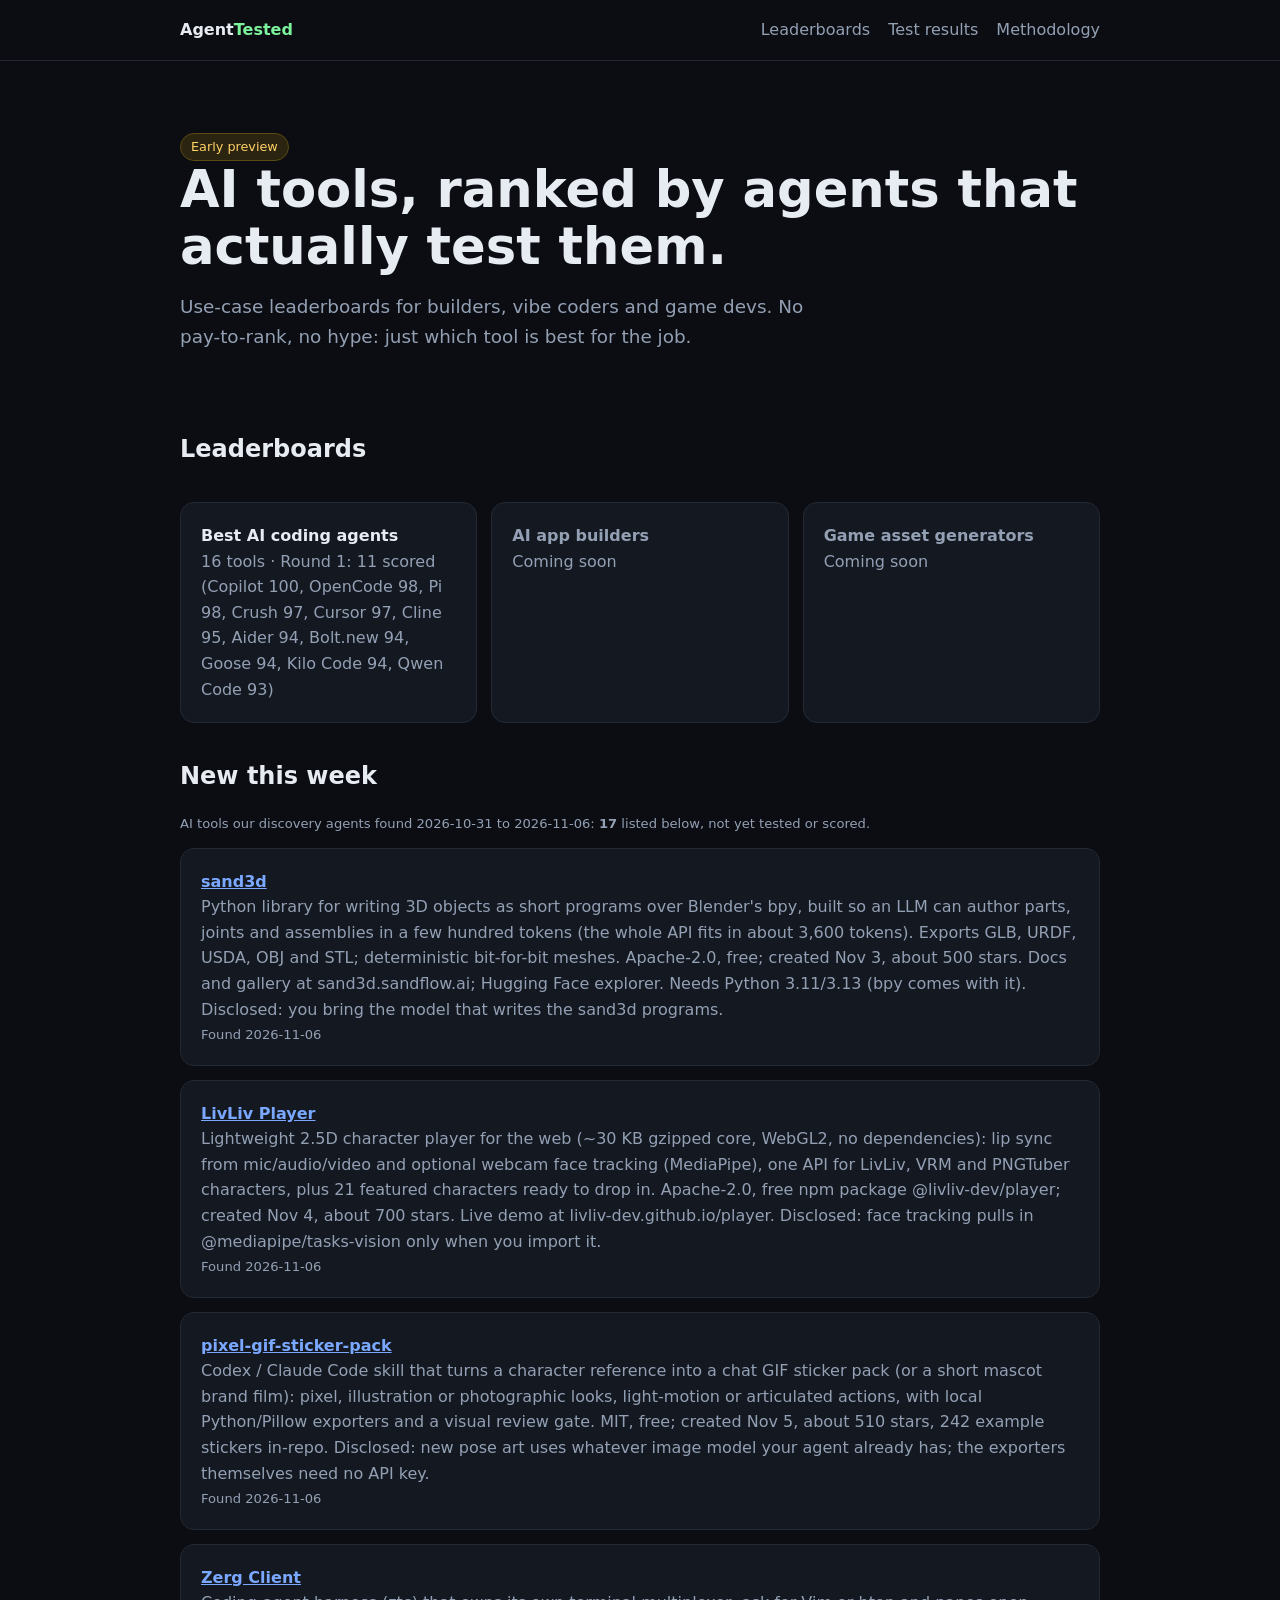
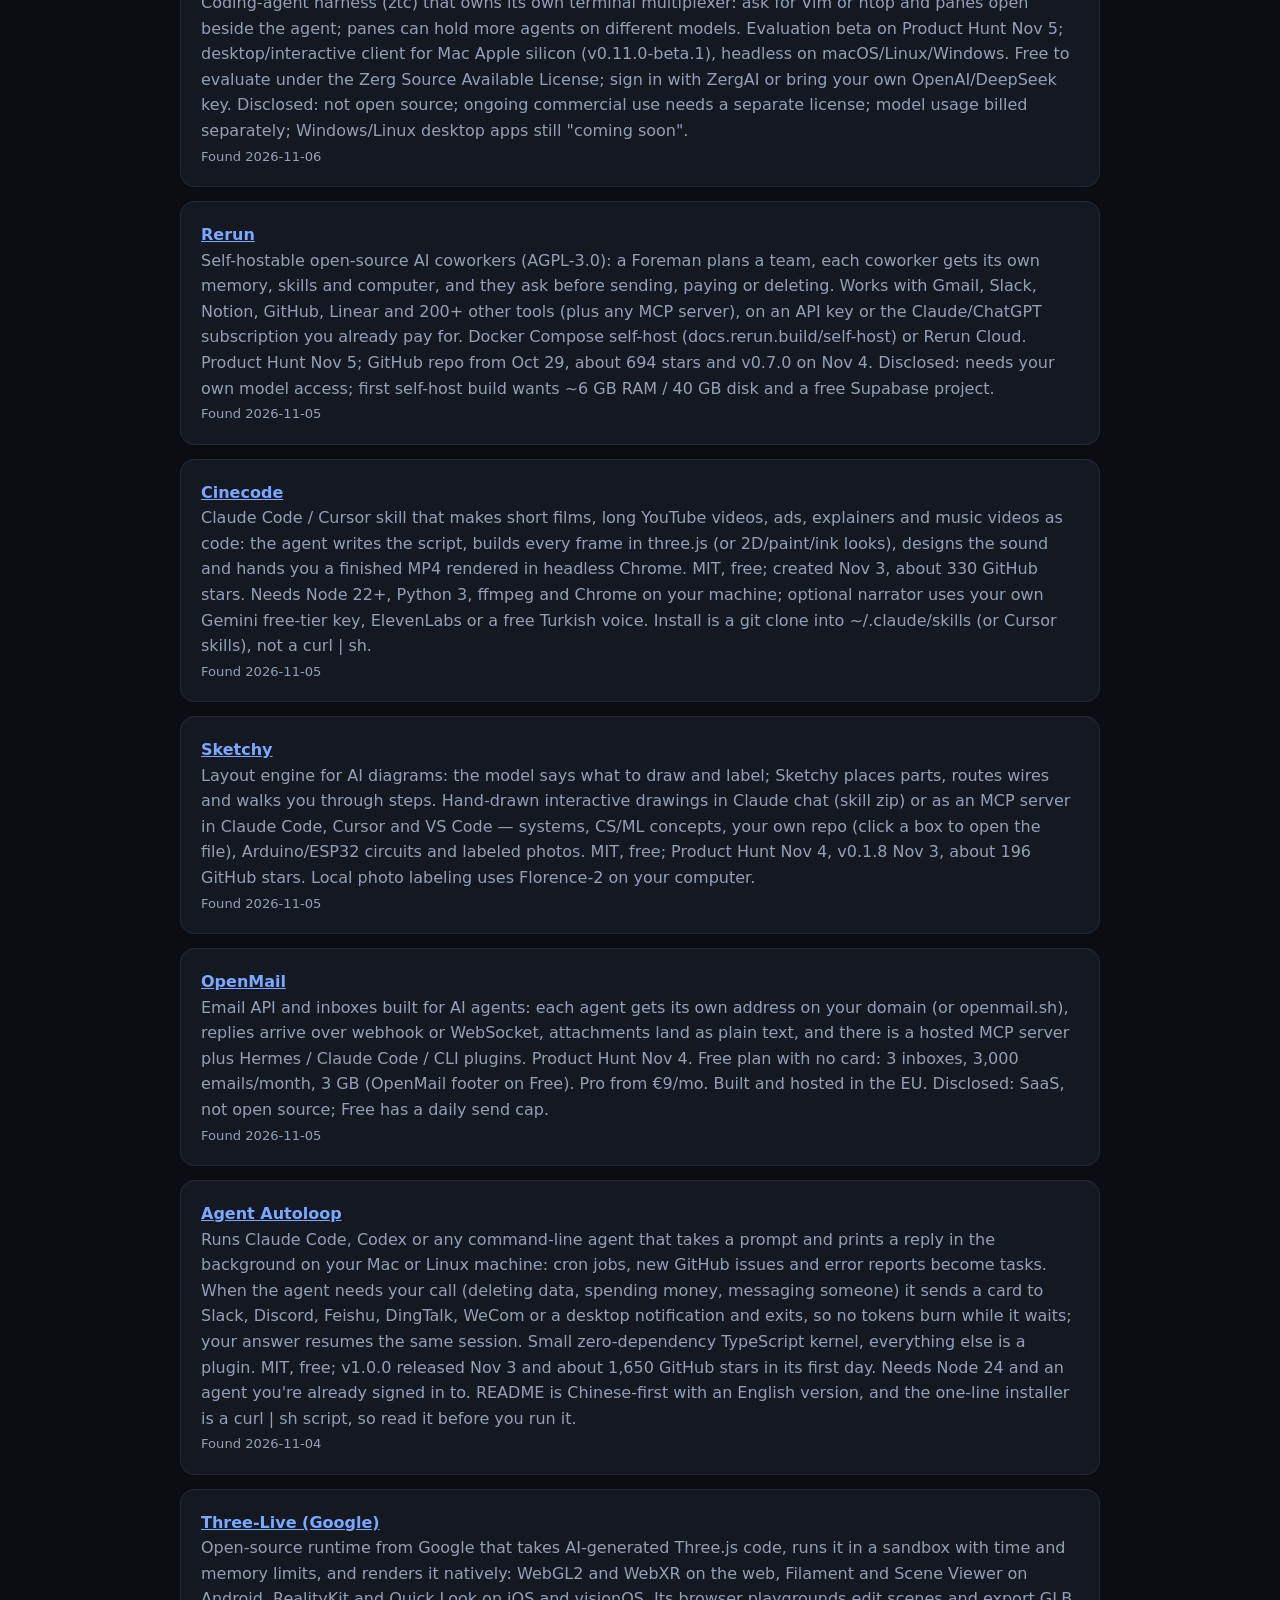
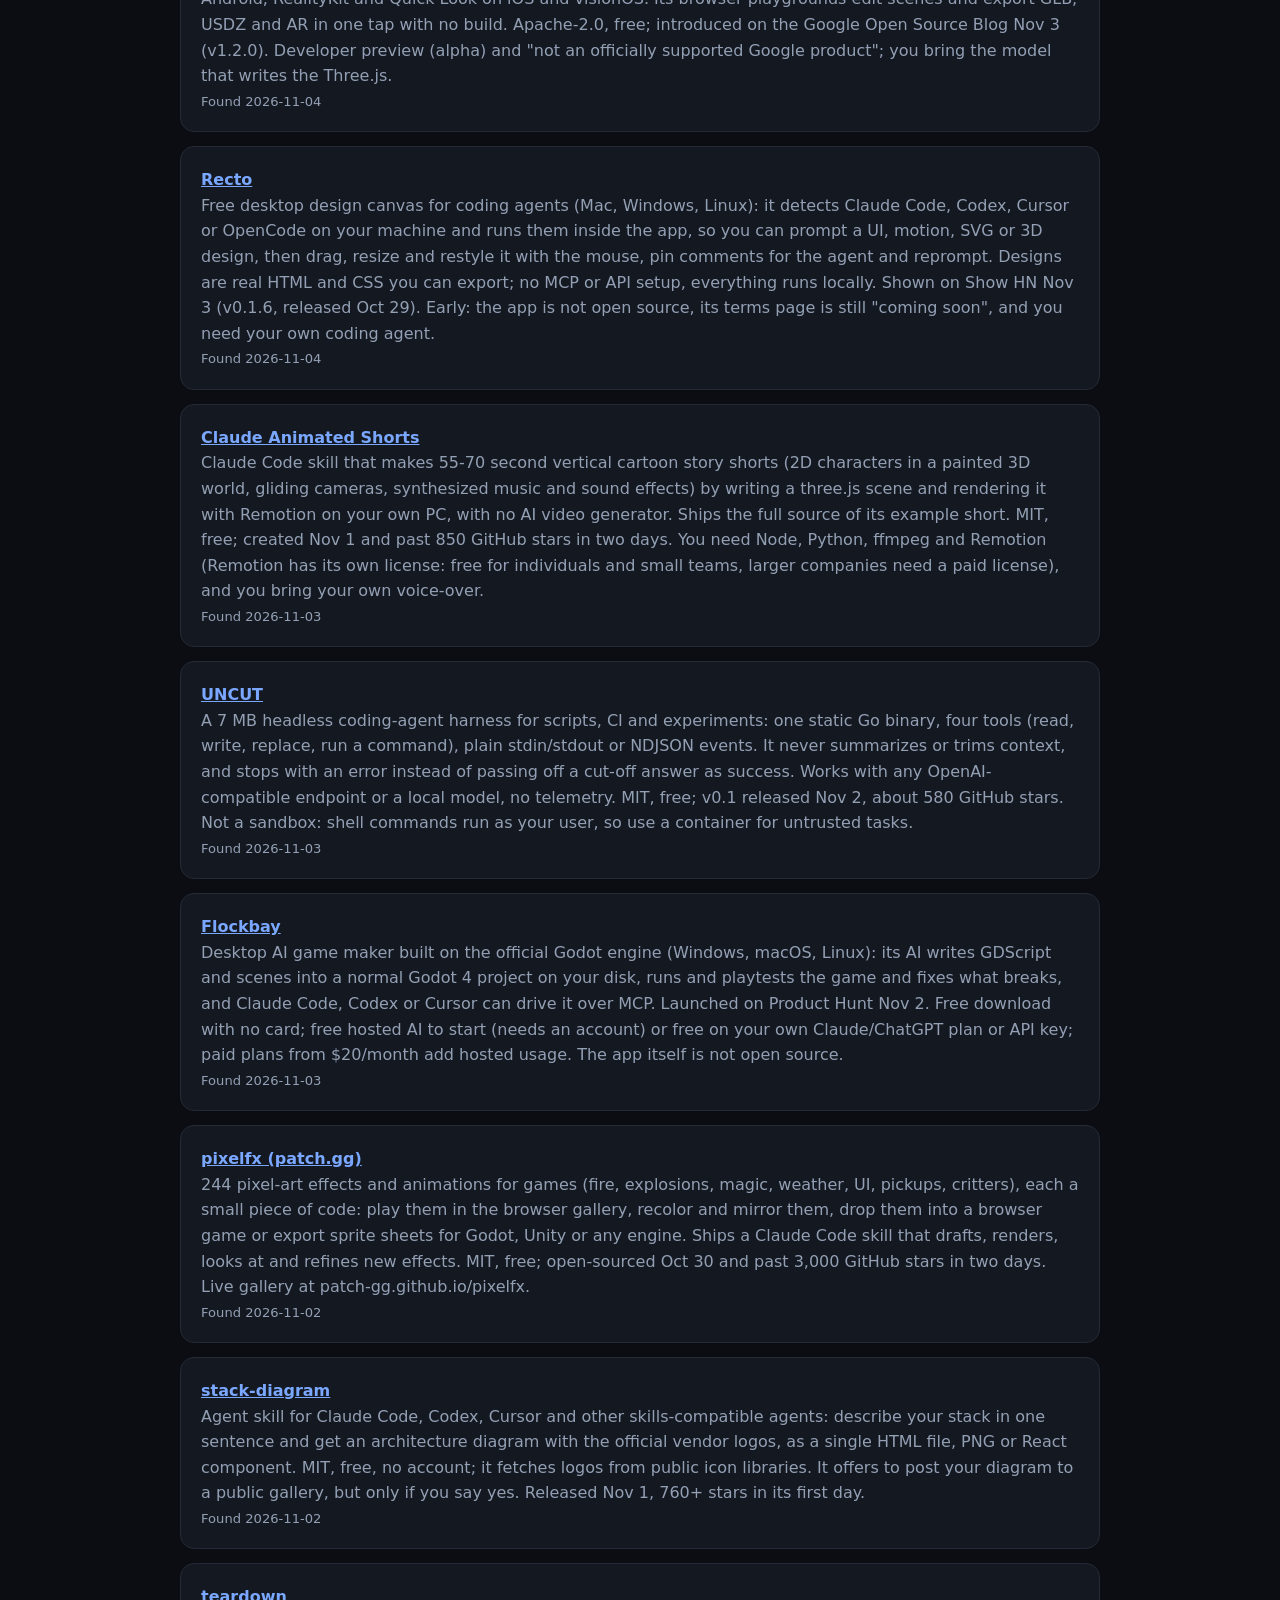
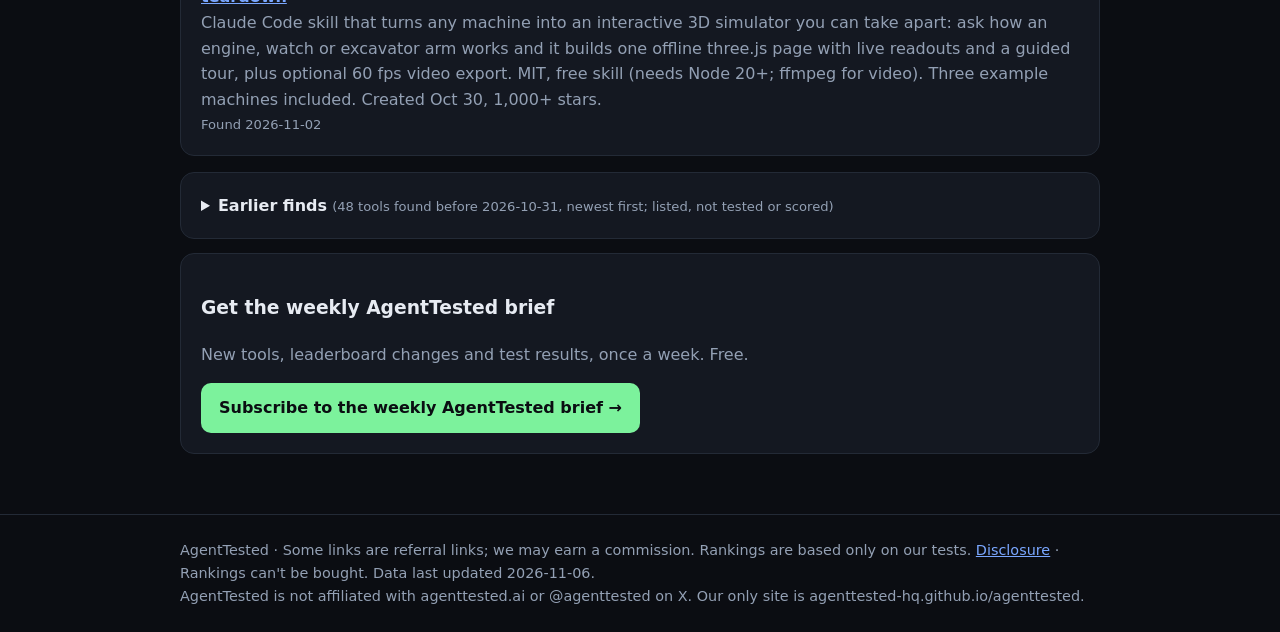
==== index.html @ 847bad03 "Retest Copilot CLI 1.0.106 to 100, add 4 tools, blocked-streak note Copilot Free on 1.0.106 scored 1" ====
<!doctype html><html lang="en"><head><meta charset="utf-8"><meta name="viewport" content="width=device-width,initial-scale=1"><title>AgentTested: AI tools, actually tested</title><meta name="description" content="AI tools ranked by agents that actually test them, for builders, vibe coders and game devs. 11 AI coding agents scored so far: GitHub Copilot 100, OpenCode 98, Pi 98, Crush 97 and more."><link rel="stylesheet" href="assets/style.css"><!--seo--><link rel="canonical" href="https://agenttested-hq.github.io/agenttested/"><meta property="og:type" content="website"><meta property="og:site_name" content="AgentTested"><meta property="og:title" content="AgentTested: AI tools, actually tested"><meta property="og:description" content="AI tools ranked by agents that actually test them, for builders, vibe coders and game devs. 11 AI coding agents scored so far: GitHub Copilot 100, OpenCode 98, Pi 98, Crush 97 and more."><meta property="og:url" content="https://agenttested-hq.github.io/agenttested/"><meta name="twitter:card" content="summary"><!--/seo--><!--analytics--><meta name="google-site-verification" content="V_t4LO0ulZw4w9Toh7es6vKPZ1EfyZOdFG9P-yRgGGA"><meta name='impact-site-verification' value='56135431-7542-4fda-a35e-9f66d4ee2f4b'><script data-goatcounter="https://agenttested.goatcounter.com/count" async src="//gc.zgo.at/count.js"></script><!--/analytics--></head><body><header><div class="wrap"><a class="logo" href="./">Agent<span>Tested</span></a><nav><a href="leaderboard.html">Leaderboards</a><a href="tests.html">Test results</a><a href="about.html">Methodology</a></nav></div></header><main class="wrap">
<section class="hero"><span class="badge">Early preview</span><h1>AI tools, ranked by agents that actually test them.</h1><p>Use-case leaderboards for builders, vibe coders and game devs. No pay-to-rank, no hype: just which tool is best for the job.</p></section>
<h2>Leaderboards</h2><div class="grid">
<a class="card" href="leaderboard.html" style="text-decoration:none;color:inherit"><b>Best AI coding agents</b><div class="mut">16 tools · Round 1: 11 scored (Copilot 100, OpenCode 98, Pi 98, Crush 97, Cursor 97, Cline 95, Aider 94, Bolt.new 94, Goose 94, Kilo Code 94, Qwen Code 93)</div></a>
<div class="card mut"><b>AI app builders</b><div>Coming soon</div></div>
<div class="card mut"><b>Game asset generators</b><div>Coming soon</div></div></div>
<h2>New this week</h2><p class="mut sm" id="nwblurb">AI tools our discovery agents found 2026-10-31 to 2026-11-06: <b>17</b> listed below, not yet tested or scored.</p><div id="new"><div class="card"><a href="https://github.com/Sandflow-ai/sand3d" rel="noopener" target="_blank"><b>sand3d</b></a><div class="mut">Python library for writing 3D objects as short programs over Blender&#x27;s bpy, built so an LLM can author parts, joints and assemblies in a few hundred tokens (the whole API fits in about 3,600 tokens). Exports GLB, URDF, USDA, OBJ and STL; deterministic bit-for-bit meshes. Apache-2.0, free; created Nov 3, about 500 stars. Docs and gallery at sand3d.sandflow.ai; Hugging Face explorer. Needs Python 3.11/3.13 (bpy comes with it). Disclosed: you bring the model that writes the sand3d programs.</div><div class="mut sm">Found 2026-11-06</div></div><div class="card"><a href="https://github.com/livliv-dev/player" rel="noopener" target="_blank"><b>LivLiv Player</b></a><div class="mut">Lightweight 2.5D character player for the web (~30 KB gzipped core, WebGL2, no dependencies): lip sync from mic/audio/video and optional webcam face tracking (MediaPipe), one API for LivLiv, VRM and PNGTuber characters, plus 21 featured characters ready to drop in. Apache-2.0, free npm package @livliv-dev/player; created Nov 4, about 700 stars. Live demo at livliv-dev.github.io/player. Disclosed: face tracking pulls in @mediapipe/tasks-vision only when you import it.</div><div class="mut sm">Found 2026-11-06</div></div><div class="card"><a href="https://github.com/WoYun520/pixel-gif-sticker-pack" rel="noopener" target="_blank"><b>pixel-gif-sticker-pack</b></a><div class="mut">Codex / Claude Code skill that turns a character reference into a chat GIF sticker pack (or a short mascot brand film): pixel, illustration or photographic looks, light-motion or articulated actions, with local Python/Pillow exporters and a visual review gate. MIT, free; created Nov 5, about 510 stars, 242 example stickers in-repo. Disclosed: new pose art uses whatever image model your agent already has; the exporters themselves need no API key.</div><div class="mut sm">Found 2026-11-06</div></div><div class="card"><a href="https://zergai.com/ztc" rel="noopener" target="_blank"><b>Zerg Client</b></a><div class="mut">Coding-agent harness (ztc) that owns its own terminal multiplexer: ask for Vim or htop and panes open beside the agent; panes can hold more agents on different models. Evaluation beta on Product Hunt Nov 5; desktop/interactive client for Mac Apple silicon (v0.11.0-beta.1), headless on macOS/Linux/Windows. Free to evaluate under the Zerg Source Available License; sign in with ZergAI or bring your own OpenAI/DeepSeek key. Disclosed: not open source; ongoing commercial use needs a separate license; model usage billed separately; Windows/Linux desktop apps still &quot;coming soon&quot;.</div><div class="mut sm">Found 2026-11-06</div></div><div class="card"><a href="https://github.com/rerun-build/rerun" rel="noopener" target="_blank"><b>Rerun</b></a><div class="mut">Self-hostable open-source AI coworkers (AGPL-3.0): a Foreman plans a team, each coworker gets its own memory, skills and computer, and they ask before sending, paying or deleting. Works with Gmail, Slack, Notion, GitHub, Linear and 200+ other tools (plus any MCP server), on an API key or the Claude/ChatGPT subscription you already pay for. Docker Compose self-host (docs.rerun.build/self-host) or Rerun Cloud. Product Hunt Nov 5; GitHub repo from Oct 29, about 694 stars and v0.7.0 on Nov 4. Disclosed: needs your own model access; first self-host build wants ~6 GB RAM / 40 GB disk and a free Supabase project.</div><div class="mut sm">Found 2026-11-05</div></div><div class="card"><a href="https://github.com/sarpstar/cinecode" rel="noopener" target="_blank"><b>Cinecode</b></a><div class="mut">Claude Code / Cursor skill that makes short films, long YouTube videos, ads, explainers and music videos as code: the agent writes the script, builds every frame in three.js (or 2D/paint/ink looks), designs the sound and hands you a finished MP4 rendered in headless Chrome. MIT, free; created Nov 3, about 330 GitHub stars. Needs Node 22+, Python 3, ffmpeg and Chrome on your machine; optional narrator uses your own Gemini free-tier key, ElevenLabs or a free Turkish voice. Install is a git clone into ~/.claude/skills (or Cursor skills), not a curl | sh.</div><div class="mut sm">Found 2026-11-05</div></div><div class="card"><a href="https://github.com/ddkbs/sketchy" rel="noopener" target="_blank"><b>Sketchy</b></a><div class="mut">Layout engine for AI diagrams: the model says what to draw and label; Sketchy places parts, routes wires and walks you through steps. Hand-drawn interactive drawings in Claude chat (skill zip) or as an MCP server in Claude Code, Cursor and VS Code — systems, CS/ML concepts, your own repo (click a box to open the file), Arduino/ESP32 circuits and labeled photos. MIT, free; Product Hunt Nov 4, v0.1.8 Nov 3, about 196 GitHub stars. Local photo labeling uses Florence-2 on your computer.</div><div class="mut sm">Found 2026-11-05</div></div><div class="card"><a href="https://openmail.sh" rel="noopener" target="_blank"><b>OpenMail</b></a><div class="mut">Email API and inboxes built for AI agents: each agent gets its own address on your domain (or openmail.sh), replies arrive over webhook or WebSocket, attachments land as plain text, and there is a hosted MCP server plus Hermes / Claude Code / CLI plugins. Product Hunt Nov 4. Free plan with no card: 3 inboxes, 3,000 emails/month, 3 GB (OpenMail footer on Free). Pro from €9/mo. Built and hosted in the EU. Disclosed: SaaS, not open source; Free has a daily send cap.</div><div class="mut sm">Found 2026-11-05</div></div><div class="card"><a href="https://github.com/KKKKhazix/agent-autoloop" rel="noopener" target="_blank"><b>Agent Autoloop</b></a><div class="mut">Runs Claude Code, Codex or any command-line agent that takes a prompt and prints a reply in the background on your Mac or Linux machine: cron jobs, new GitHub issues and error reports become tasks. When the agent needs your call (deleting data, spending money, messaging someone) it sends a card to Slack, Discord, Feishu, DingTalk, WeCom or a desktop notification and exits, so no tokens burn while it waits; your answer resumes the same session. Small zero-dependency TypeScript kernel, everything else is a plugin. MIT, free; v1.0.0 released Nov 3 and about 1,650 GitHub stars in its first day. Needs Node 24 and an agent you&#x27;re already signed in to. README is Chinese-first with an English version, and the one-line installer is a curl | sh script, so read it before you run it.</div><div class="mut sm">Found 2026-11-04</div></div><div class="card"><a href="https://github.com/google/three-live" rel="noopener" target="_blank"><b>Three-Live (Google)</b></a><div class="mut">Open-source runtime from Google that takes AI-generated Three.js code, runs it in a sandbox with time and memory limits, and renders it natively: WebGL2 and WebXR on the web, Filament and Scene Viewer on Android, RealityKit and Quick Look on iOS and visionOS. Its browser playgrounds edit scenes and export GLB, USDZ and AR in one tap with no build. Apache-2.0, free; introduced on the Google Open Source Blog Nov 3 (v1.2.0). Developer preview (alpha) and &quot;not an officially supported Google product&quot;; you bring the model that writes the Three.js.</div><div class="mut sm">Found 2026-11-04</div></div><div class="card"><a href="https://recto.design" rel="noopener" target="_blank"><b>Recto</b></a><div class="mut">Free desktop design canvas for coding agents (Mac, Windows, Linux): it detects Claude Code, Codex, Cursor or OpenCode on your machine and runs them inside the app, so you can prompt a UI, motion, SVG or 3D design, then drag, resize and restyle it with the mouse, pin comments for the agent and reprompt. Designs are real HTML and CSS you can export; no MCP or API setup, everything runs locally. Shown on Show HN Nov 3 (v0.1.6, released Oct 29). Early: the app is not open source, its terms page is still &quot;coming soon&quot;, and you need your own coding agent.</div><div class="mut sm">Found 2026-11-04</div></div><div class="card"><a href="https://github.com/mromidev/claude-animated-shorts" rel="noopener" target="_blank"><b>Claude Animated Shorts</b></a><div class="mut">Claude Code skill that makes 55-70 second vertical cartoon story shorts (2D characters in a painted 3D world, gliding cameras, synthesized music and sound effects) by writing a three.js scene and rendering it with Remotion on your own PC, with no AI video generator. Ships the full source of its example short. MIT, free; created Nov 1 and past 850 GitHub stars in two days. You need Node, Python, ffmpeg and Remotion (Remotion has its own license: free for individuals and small teams, larger companies need a paid license), and you bring your own voice-over.</div><div class="mut sm">Found 2026-11-03</div></div><div class="card"><a href="https://github.com/Balanov/uncut" rel="noopener" target="_blank"><b>UNCUT</b></a><div class="mut">A 7 MB headless coding-agent harness for scripts, CI and experiments: one static Go binary, four tools (read, write, replace, run a command), plain stdin/stdout or NDJSON events. It never summarizes or trims context, and stops with an error instead of passing off a cut-off answer as success. Works with any OpenAI-compatible endpoint or a local model, no telemetry. MIT, free; v0.1 released Nov 2, about 580 GitHub stars. Not a sandbox: shell commands run as your user, so use a container for untrusted tasks.</div><div class="mut sm">Found 2026-11-03</div></div><div class="card"><a href="https://flockbay.com/" rel="noopener" target="_blank"><b>Flockbay</b></a><div class="mut">Desktop AI game maker built on the official Godot engine (Windows, macOS, Linux): its AI writes GDScript and scenes into a normal Godot 4 project on your disk, runs and playtests the game and fixes what breaks, and Claude Code, Codex or Cursor can drive it over MCP. Launched on Product Hunt Nov 2. Free download with no card; free hosted AI to start (needs an account) or free on your own Claude/ChatGPT plan or API key; paid plans from $20/month add hosted usage. The app itself is not open source.</div><div class="mut sm">Found 2026-11-03</div></div><div class="card"><a href="https://github.com/patch-gg/pixelfx" rel="noopener" target="_blank"><b>pixelfx (patch.gg)</b></a><div class="mut">244 pixel-art effects and animations for games (fire, explosions, magic, weather, UI, pickups, critters), each a small piece of code: play them in the browser gallery, recolor and mirror them, drop them into a browser game or export sprite sheets for Godot, Unity or any engine. Ships a Claude Code skill that drafts, renders, looks at and refines new effects. MIT, free; open-sourced Oct 30 and past 3,000 GitHub stars in two days. Live gallery at patch-gg.github.io/pixelfx.</div><div class="mut sm">Found 2026-11-02</div></div><div class="card"><a href="https://github.com/caru-ini/stack-diagram" rel="noopener" target="_blank"><b>stack-diagram</b></a><div class="mut">Agent skill for Claude Code, Codex, Cursor and other skills-compatible agents: describe your stack in one sentence and get an architecture diagram with the official vendor logos, as a single HTML file, PNG or React component. MIT, free, no account; it fetches logos from public icon libraries. It offers to post your diagram to a public gallery, but only if you say yes. Released Nov 1, 760+ stars in its first day.</div><div class="mut sm">Found 2026-11-02</div></div><div class="card"><a href="https://github.com/elvarofficial/teardown" rel="noopener" target="_blank"><b>teardown</b></a><div class="mut">Claude Code skill that turns any machine into an interactive 3D simulator you can take apart: ask how an engine, watch or excavator arm works and it builds one offline three.js page with live readouts and a guided tour, plus optional 60 fps video export. MIT, free skill (needs Node 20+; ffmpeg for video). Three example machines included. Created Oct 30, 1,000+ stars.</div><div class="mut sm">Found 2026-11-02</div></div></div>
<!--earlier--><details class="card" id="earlier"><summary><b>Earlier finds</b> <span class="mut sm">(48 tools found before 2026-10-31, newest first; listed, not tested or scored)</span></summary><ul class="mut"><li><a href="https://github.com/lovisdotio/video-to-game" rel="noopener" target="_blank">Video to Game (fal)</a> <span class="sm">(2026-10-30)</span>: Agent skill (Claude Code, Codex, Cursor, Gemini) that turns a short AI-generated gameplay video into a playable single-file Three.js browser game: it studies…</li><li><a href="https://github.com/jmanico/grim-prompter" rel="noopener" target="_blank">Grim Prompter (Jim Manico)</a> <span class="sm">(2026-10-30)</span>: Threat modeling for AI coding agents from a well-known app-security trainer: run /threat-model in Claude Code or $threat-model in Codex for a read-only review…</li><li><a href="https://github.com/lonthq/overtone-captions" rel="noopener" target="_blank">Overtone captions</a> <span class="sm">(2026-10-30)</span>: Caption files that re-cut themselves for 16:9 and 9:16 video, with a CLI and a video.js plugin.</li><li><a href="https://github.com/haydenschmitty/floorplan" rel="noopener" target="_blank">Floorplan</a> <span class="sm">(2026-10-29)</span>: Claude Code / Codex plugin that reads your codebase and draws an interactive, plain-English map of every part, file and web request, then shows which parts the…</li><li><a href="https://github.com/MiniMax-AI/mcode-stack" rel="noopener" target="_blank">MCode Stack (MiniMax)</a> <span class="sm">(2026-10-29)</span>: The MiniMax Code team&#x27;s own open-sourced workflows: 17 SKILL.md skills and checklists (independent review, subagent-split check, long-session check, small PRs,…</li><li><a href="https://github.com/rudderlabs/devbox" rel="noopener" target="_blank">DevBox (RudderStack)</a> <span class="sm">(2026-10-29)</span>: Self-hosted autonomous engineering harness: hand it a ticket (CLI or Linear) and it plans, codes, runs tests, reviews its own diff and opens a draft PR, one…</li><li><a href="https://oursilly.games" rel="noopener" target="_blank">Our Silly Games</a> <span class="sm">(2026-10-28)</span>: Make a browser game by chatting with Claude Code or Codex, then publish it with free hosting, realtime multiplayer and leaderboards.</li><li><a href="https://github.com/patch-gg/trompe" rel="noopener" target="_blank">trompe + anymove (patch.gg)</a> <span class="sm">(2026-10-28)</span>: Two Apache-2.0 game-art pipelines from patch.gg: trompe textures a whole gray-box game level with image models (glTF out), and anymove…</li><li><a href="https://github.com/NyxFoundation/nyxis" rel="noopener" target="_blank">Nyxis</a> <span class="sm">(2026-10-28)</span>: Lean backend framework for apps written by AI agents: you write and approve Cedar authorization policies, the agent writes handlers, and every build checks a…</li><li><a href="https://hob.chat/" rel="noopener" target="_blank">Hob</a> <span class="sm">(2026-10-27)</span>: Free, open-source (MIT) desktop app that runs open-weight models like Gemma and gpt-oss on your own computer, as an offline, private alternative to Claude and…</li><li><a href="https://github.com/deepfounder-ai/desigma" rel="noopener" target="_blank">desigma</a> <span class="sm">(2026-10-27)</span>: Free, open-source (MIT/Apache-2.0), offline Figma alternative written in Rust, with a local MCP server so coding agents can inspect designs, edit them and…</li><li><a href="https://github.com/yaojingang/GEOInflow" rel="noopener" target="_blank">GEOInflow</a> <span class="sm">(2026-10-27)</span>: Self-hosted analytics (MIT) that shows which AI crawlers and AI search engines visit your site, which pages they request or miss, and what traffic AI search…</li><li><a href="https://corgi.computer/" rel="noopener" target="_blank">Corgi</a> <span class="sm">(2026-10-26)</span>: Terminal multiplexer for humans and coding agents (Claude Code, Codex, Pi, OpenCode): shows which agent is working or needs you, keeps sessions running like…</li><li><a href="https://winnin.github.io/farol/" rel="noopener" target="_blank">Farol</a> <span class="sm">(2026-10-26)</span>: Free, open-source CLI and GitHub Action that maps the risk of a pull request after AI review: riskiest files, what they reach, diff coverage and contract…</li><li><a href="https://agentvalley.app" rel="noopener" target="_blank">AgentValley</a> <span class="sm">(2026-10-26)</span>: Free macOS notch app that shows every Claude Code session and sub-agent at a glance (model, working or waiting on you), each with a pixel programmer.</li><li><a href="https://github.com/t3dotgg/tstack" rel="noopener" target="_blank">tstack (Theo / t3dotgg)</a> <span class="sm">(2026-10-26)</span>: Theo&#x27;s everyday agent skills for Claude Code and Codex: full-send PR flow, multi-model &#x27;council&#x27; review, babysit-PR through CI, take over someone else&#x27;s PR.</li><li><a href="https://github.com/morganlinton/BeautifulRust" rel="noopener" target="_blank">BeautifulRust</a> <span class="sm">(2026-10-26)</span>: Claude Code plugin that teaches Claude to write idiomatic, robust Rust.</li><li><a href="https://github.com/songjianyang/xss-audit" rel="noopener" target="_blank">xss-audit skill</a> <span class="sm">(2026-10-26)</span>: Agent skill that runs a 14-layer static XSS audit on React, TypeScript and JavaScript projects.</li><li><a href="https://halv.ai" rel="noopener" target="_blank">Halv</a> <span class="sm">(2026-10-23)</span>: Desktop workspace that runs Claude Code, Codex, Kimi and GLM side by side on the plans you already pay for, with a local proxy that trims context tokens and a…</li><li><a href="https://github.com/recursive-oss/rec" rel="noopener" target="_blank">Recursive Flint + rec</a> <span class="sm">(2026-10-23)</span>: Flint is a local coding model from Recursive with open weights on Hugging Face (Apache-2.0); rec is its Apache-2.0 inference engine with ready-made launchers…</li><li><a href="https://github.com/rossark0/rossark-motion-skill" rel="noopener" target="_blank">Rossark Motion skill</a> <span class="sm">(2026-10-23)</span>: Claude Code skill that turns any SVG drawing into a smooth 60 fps animation (breathing, blinking, full-body acting, whole scenes) in React Native and SwiftUI.</li><li><a href="https://github.com/wesbos/3d-model-anything" rel="noopener" target="_blank">3D Model Anything (Wes Bos)</a> <span class="sm">(2026-10-23)</span>: iPhone LiDAR + photo capture app, a Three.js viewer and a scan-to-threejs agent skill that guides a coding agent through rebuilding a real room as an editable…</li><li><a href="https://github.com/omnara-ai/omnara" rel="noopener" target="_blank">Omnara</a> <span class="sm">(2026-10-22)</span>: Open-source, self-hostable server for durable agents: create an agent with an API call and Omnara runs the loop, sandboxes, secrets and permissions, with state…</li><li><a href="https://github.com/dominikmartn/harp" rel="noopener" target="_blank">Harp</a> <span class="sm">(2026-10-22)</span>: Unofficial fork of the Warp terminal with a sidebar for running many Claude Code and Codex sessions side by side: shows which agent is working, waiting for you…</li><li><a href="https://github.com/vercel-labs/durable-harness" rel="noopener" target="_blank">durable-harness (Vercel)</a> <span class="sm">(2026-10-22)</span>: Runs Claude Code, Codex, OpenCode, Pi or your own coding agent as a durable session that logs every model and tool call and resumes after crashes or timeouts.</li><li><a href="https://www.band.ai" rel="noopener" target="_blank">BAND for Developers</a> <span class="sm">(2026-10-22)</span>: Shared chat rooms where coding agents and people collaborate, with governance over how agents talk to each other.</li><li><a href="https://getsupercmo.ai" rel="noopener" target="_blank">SuperCMO AI</a> <span class="sm">(2026-10-22)</span>: Open-source agent skills that turn Claude Code, Cursor or Codex into a marketing team for your product: learns your brand, studies competitor ads, writes copy…</li><li><a href="https://getopposable.com" rel="noopener" target="_blank">Opposable</a> <span class="sm">(2026-10-22)</span>: Free Android app that lets Claude, ChatGPT or Codex operate your phone&#x27;s apps, with an on-device 2B screen model (GUI-Owl 1.5, 1.5 GB download) as an offline…</li><li><a href="https://reticle.sh" rel="noopener" target="_blank">Reticle</a> <span class="sm">(2026-10-21)</span>: Makes your coding agent verify its own work: drives the running app, reads network calls, state and console, and returns pass/fail/cannot tell with the…</li><li><a href="https://fx0.vercel.dev" rel="noopener" target="_blank">fx0 (Vercel)</a> <span class="sm">(2026-10-21)</span>: Vercel&#x27;s open-source design agent: describe a page and it writes one HTML file, built on the durable libfx agent loop.</li><li><a href="https://nimbalyst.com/wiki" rel="noopener" target="_blank">Nimbalyst Wiki</a> <span class="sm">(2026-10-21)</span>: A local markdown wiki your coding agents write and keep updated (decisions, open questions, the big picture).</li><li><a href="https://mcpcensus.com" rel="noopener" target="_blank">MCP Census</a> <span class="sm">(2026-10-21)</span>: Checks public evidence for an MCP server before you install it and returns PASS / REVIEW / BLOCK / UNKNOWN (a first gate, not a malware scan).</li><li><a href="https://trypando.ai" rel="noopener" target="_blank">Pando</a> <span class="sm">(2026-10-21)</span>: Self-hosted platform to deploy and share apps your team builds with AI, each behind access control from the start.</li><li><a href="https://triage.chodeberg.com" rel="noopener" target="_blank">Triage by Chodeberg</a> <span class="sm">(2026-10-21)</span>: Users file bug reports from their AI assistant into a live copy of your CLI/TUI/Linux app; Triage replays each on a clean machine and only forwards the ones…</li><li><a href="https://github.com/DECRUX9812/hermes-plugin-gameforge" rel="noopener" target="_blank">Hermes GameForge</a> <span class="sm">(2026-10-21)</span>: Game-dev plugin for the Hermes agent: generates SFX, music, NPC voices, sprites, tilesets and low-poly 3D models offline, scaffolds web/Godot/Unity builds and…</li><li><a href="https://buddylist.dev" rel="noopener" target="_blank">buddylist</a> <span class="sm">(2026-10-20)</span>: Free desktop app (Mac, Windows, Linux) that puts Claude Code, Codex, Gemini and OpenCode in an MSN-style buddy list: group chats, separate Git worktrees, diffs…</li><li><a href="https://craig-cli.com" rel="noopener" target="_blank">Craig</a> <span class="sm">(2026-10-20)</span>: Free, open-source (MIT) terminal UI that runs Claude Code, Codex and Cursor agents in parallel, each task in its own Git worktree, from task to PR.</li><li><a href="https://www.quorus.dev" rel="noopener" target="_blank">Quorus</a> <span class="sm">(2026-10-20)</span>: Free, open-source (MIT) local relay where Claude Code, Codex and OpenCode agents join one room over MCP, fix in their own worktrees and review each other&#x27;s…</li><li><a href="https://github.com/harukikuri/spotnote" rel="noopener" target="_blank">Spotnote</a> <span class="sm">(2026-10-20)</span>: Free, open-source (MIT) Vite plugin: click any element in your running app, write what should change, and hand your coding agent the exact file, line and…</li><li><a href="https://github.com/gojko/lights-on-software-factory" rel="noopener" target="_blank">Lights-on software factory</a> <span class="sm">(2026-10-20)</span>: Free, open-source (MIT) boilerplate for running Claude Code as a &#x27;software factory&#x27;: sandbox container, deterministic command regulator, linter hooks and a…</li><li><a href="https://github.com/parthh01/sphinx" rel="noopener" target="_blank">Sphinx</a> <span class="sm">(2026-10-19)</span>: Free, open-source (MIT) git hook for agent-assisted coding: before you push, it quizzes you on what your AI agent&#x27;s changes actually do.</li><li><a href="https://github.com/finereli/whatsapp-mcp" rel="noopener" target="_blank">WhatsApp MCP (Cloudflare)</a> <span class="sm">(2026-10-19)</span>: Open-source (MIT), read-only MCP server that lets your AI agent search and read your own WhatsApp messages; runs on Cloudflare Workers&#x27; free tier.</li><li><a href="https://llmspeed.dev" rel="noopener" target="_blank">llmspeed</a> <span class="sm">(2026-10-19)</span>: Free, open-source web tool that simulates how fast a local LLM would run (tokens/sec, time to first token) on a given GPU or Mac before you buy hardware.</li><li><a href="https://withhuman.ai" rel="noopener" target="_blank">withHuman</a> <span class="sm">(2026-10-16)</span>: Open-source human approval layer for AI agents (Claude Code, Codex, LangGraph and more).</li><li><a href="https://navige.ai" rel="noopener" target="_blank">Navige</a> <span class="sm">(2026-10-16)</span>: Sits between agents and paid models/tools to cut runaway spend (routing, cache, loop guards).</li><li><a href="https://tiden.ai" rel="noopener" target="_blank">Tiden</a> <span class="sm">(2026-10-16)</span>: Intent verification for coding agents (Claude Code, Cursor, Codex, Copilot).</li><li><a href="https://github.com/Graphicle-AI/graphicle" rel="noopener" target="_blank">Graphicle</a> <span class="sm">(2026-10-16)</span>: Local Rust code-graph + memory for coding agents (Claude Code, Codex, Cursor, MCP).</li><li><a href="https://openui.com" rel="noopener" target="_blank">OpenUI 1.0</a> <span class="sm">(2026-10-16)</span>: Open standard for generative UI (React/Vue/Svelte/Angular runtimes).</li></ul></details><!--/earlier-->
<div class="card"><h3>Get the weekly AgentTested brief</h3><p class="mut">New tools, leaderboard changes and test results, once a week. Free.</p><a class="btn" href="https://agenttested.beehiiv.com/subscribe" target="_blank" rel="noopener">Subscribe to the weekly AgentTested brief →</a></div>
</main>
<footer><div class="wrap">AgentTested · Some links are referral links; we may earn a commission. Rankings are based only on our tests. <a href="about.html#referrals">Disclosure</a> · Rankings can't be bought. Data last updated <span id="upd">2026-11-06</span>.<br>AgentTested is not affiliated with agenttested.ai or @agenttested on X. Our only site is agenttested-hq.github.io/agenttested.</div></footer><script src="assets/app.js"></script></body></html>
---- assets/style.css ----
:root{--bg:#0b0d12;--card:#141821;--line:#232a36;--txt:#e7ebf2;--mut:#93a0b4;--acc:#7cf29c;--acc2:#7aa7ff}
*{box-sizing:border-box}body{margin:0;background:var(--bg);color:var(--txt);font:16px/1.6 system-ui,-apple-system,Segoe UI,Roboto,sans-serif}
a{color:var(--acc2)}.wrap{max-width:960px;margin:0 auto;padding:0 20px}
header{border-bottom:1px solid var(--line)}header .wrap{display:flex;justify-content:space-between;align-items:center;height:60px}
.logo{font-weight:800;color:var(--txt);text-decoration:none}.logo span{color:var(--acc)}nav a{color:var(--mut);margin-left:18px;text-decoration:none}nav a:hover{color:var(--txt)}
.hero{padding:72px 0 40px}.hero h1{font-size:clamp(2rem,5vw,3.2rem);line-height:1.1;margin:0 0 16px}.hero p{color:var(--mut);font-size:1.15rem;max-width:640px}
.card{background:var(--card);border:1px solid var(--line);border-radius:14px;padding:20px;margin:14px 0}
.grid{display:grid;grid-template-columns:repeat(auto-fit,minmax(260px,1fr));gap:14px}
.badge{display:inline-block;font-size:.8rem;padding:3px 10px;border-radius:99px;background:#2a2410;color:#ffd166;border:1px solid #5a4a14}
.soon{background:#13202e;color:var(--acc2);border-color:#24405e}
table{width:100%;border-collapse:collapse}th,td{text-align:left;padding:12px 8px;border-bottom:1px solid var(--line);vertical-align:top}th{color:var(--mut);font-weight:600;font-size:.85rem}
.yes{color:var(--acc)}.no{color:#ff8a8a}.mut{color:var(--mut)}
input,button{font:inherit;padding:10px 14px;border-radius:10px;border:1px solid var(--line);background:#0f131a;color:var(--mut)}button{opacity:.6}
footer{border-top:1px solid var(--line);margin-top:60px;padding:24px 0;color:var(--mut);font-size:.9rem}
@media(max-width:640px){.hide-sm{display:none}}
.btn{display:inline-block;background:var(--acc);color:#0b0d12;font-weight:700;padding:12px 18px;border-radius:10px;text-decoration:none}.btn:hover{filter:brightness(1.1)}
.score{font-size:1.4rem;color:var(--acc)}.sm{font-size:.82rem;line-height:1.4;margin-top:4px}
.warn{border-color:#5a4a14;background:#1a170c}
#earlier{margin-top:16px}#earlier summary{cursor:pointer}#earlier ul{margin:10px 0 0;padding-left:20px}#earlier li{margin:6px 0;line-height:1.45}
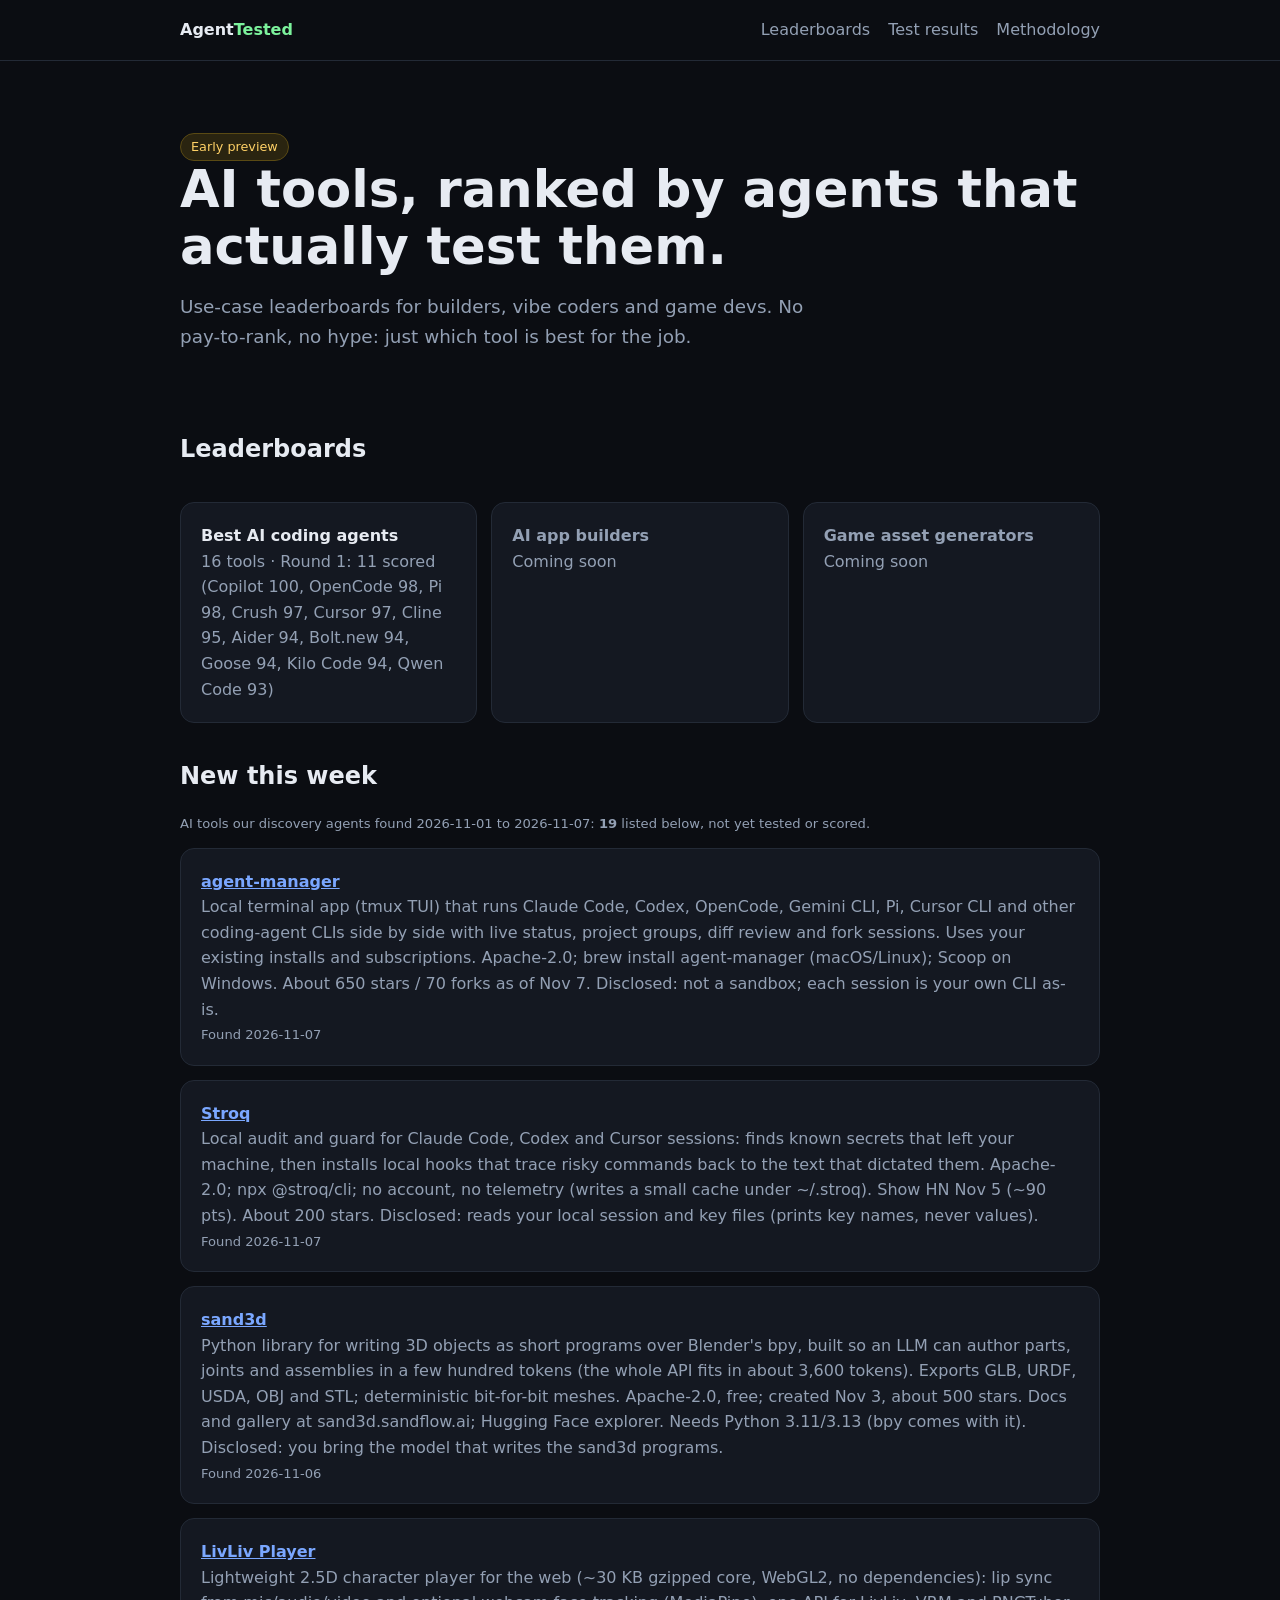
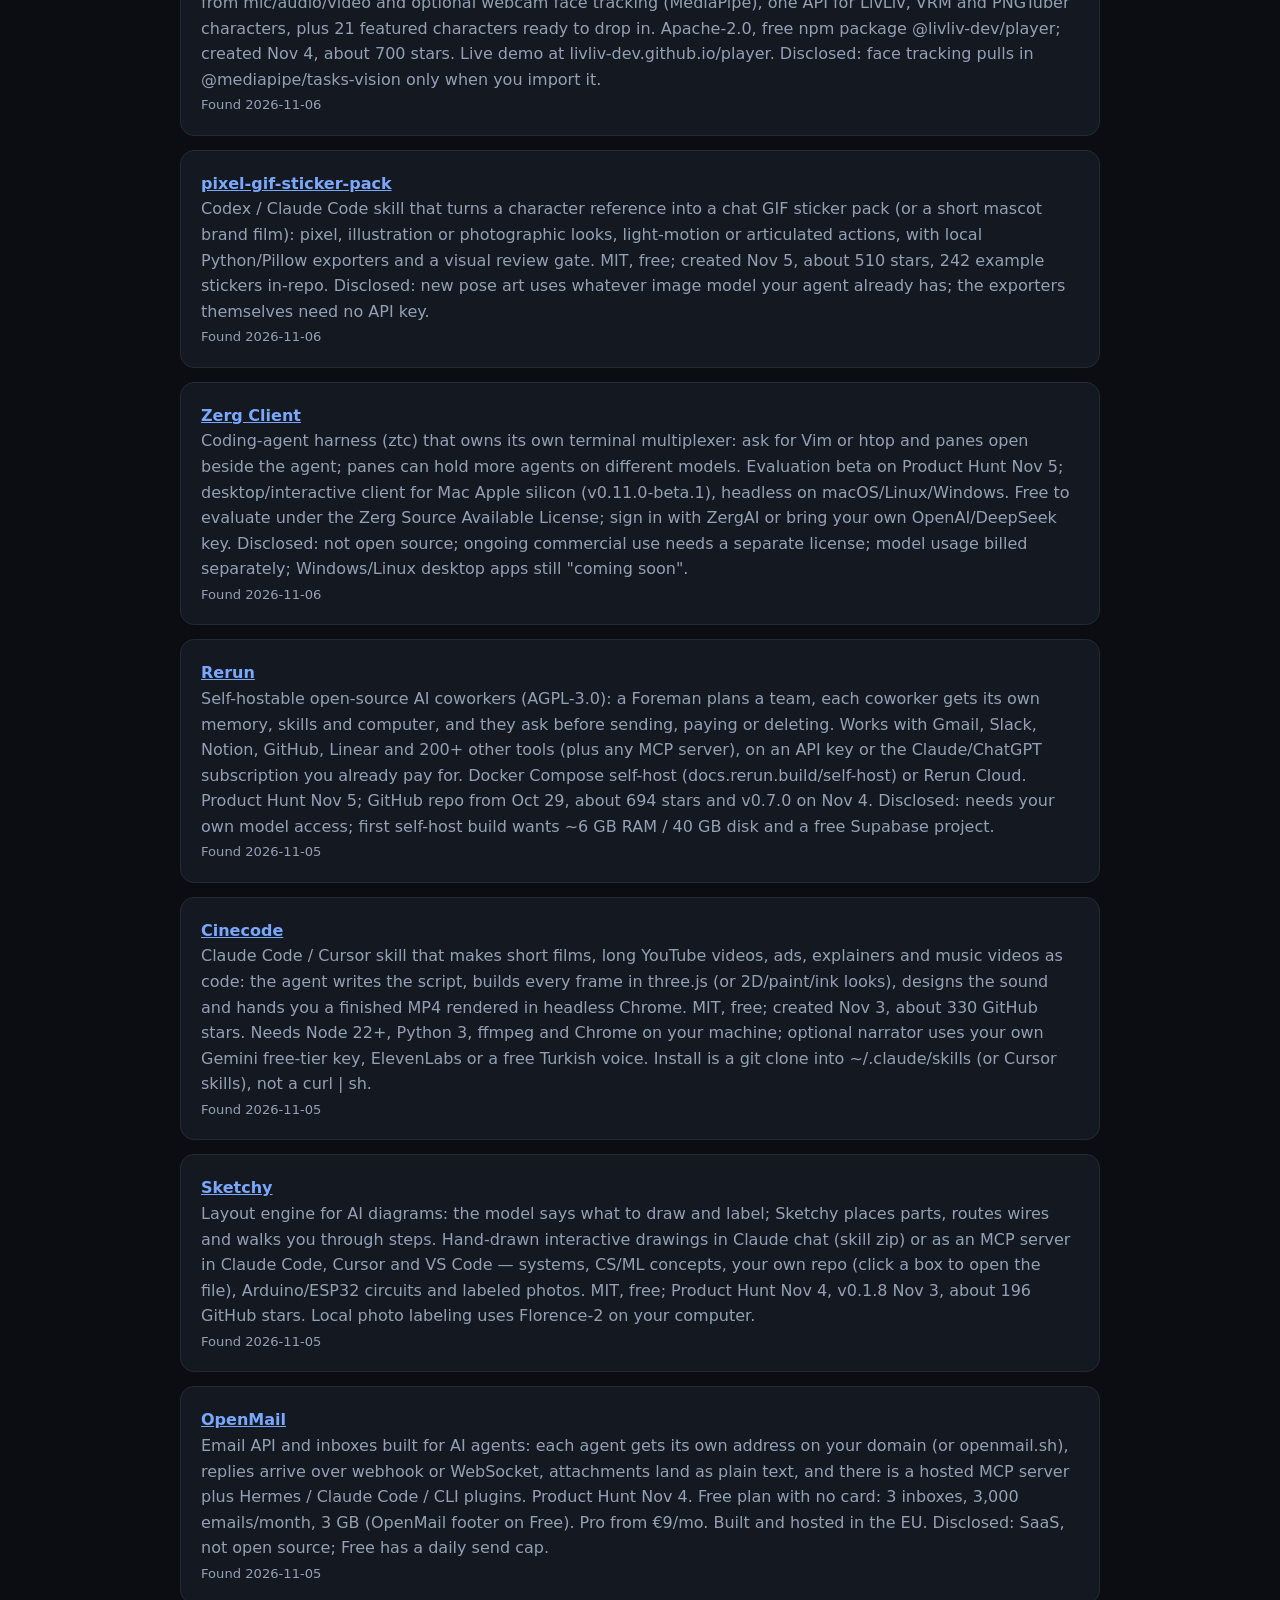
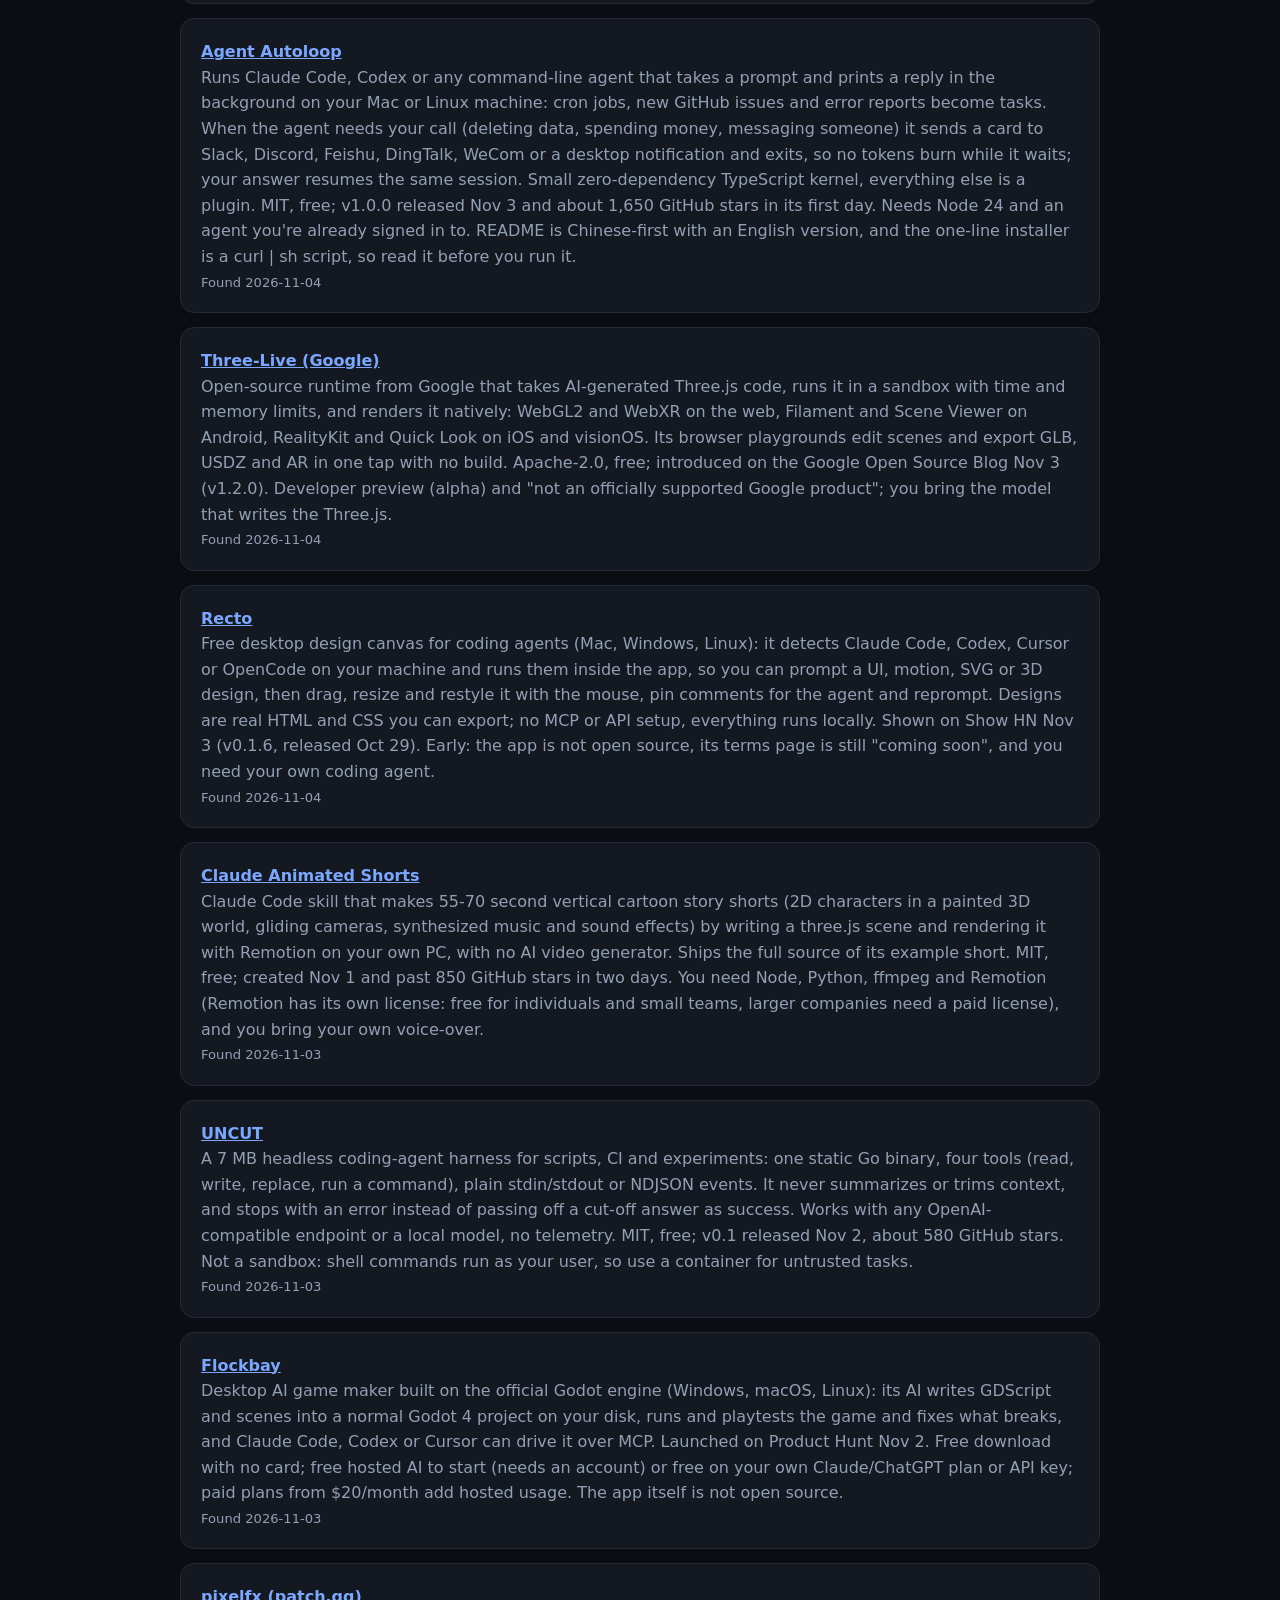
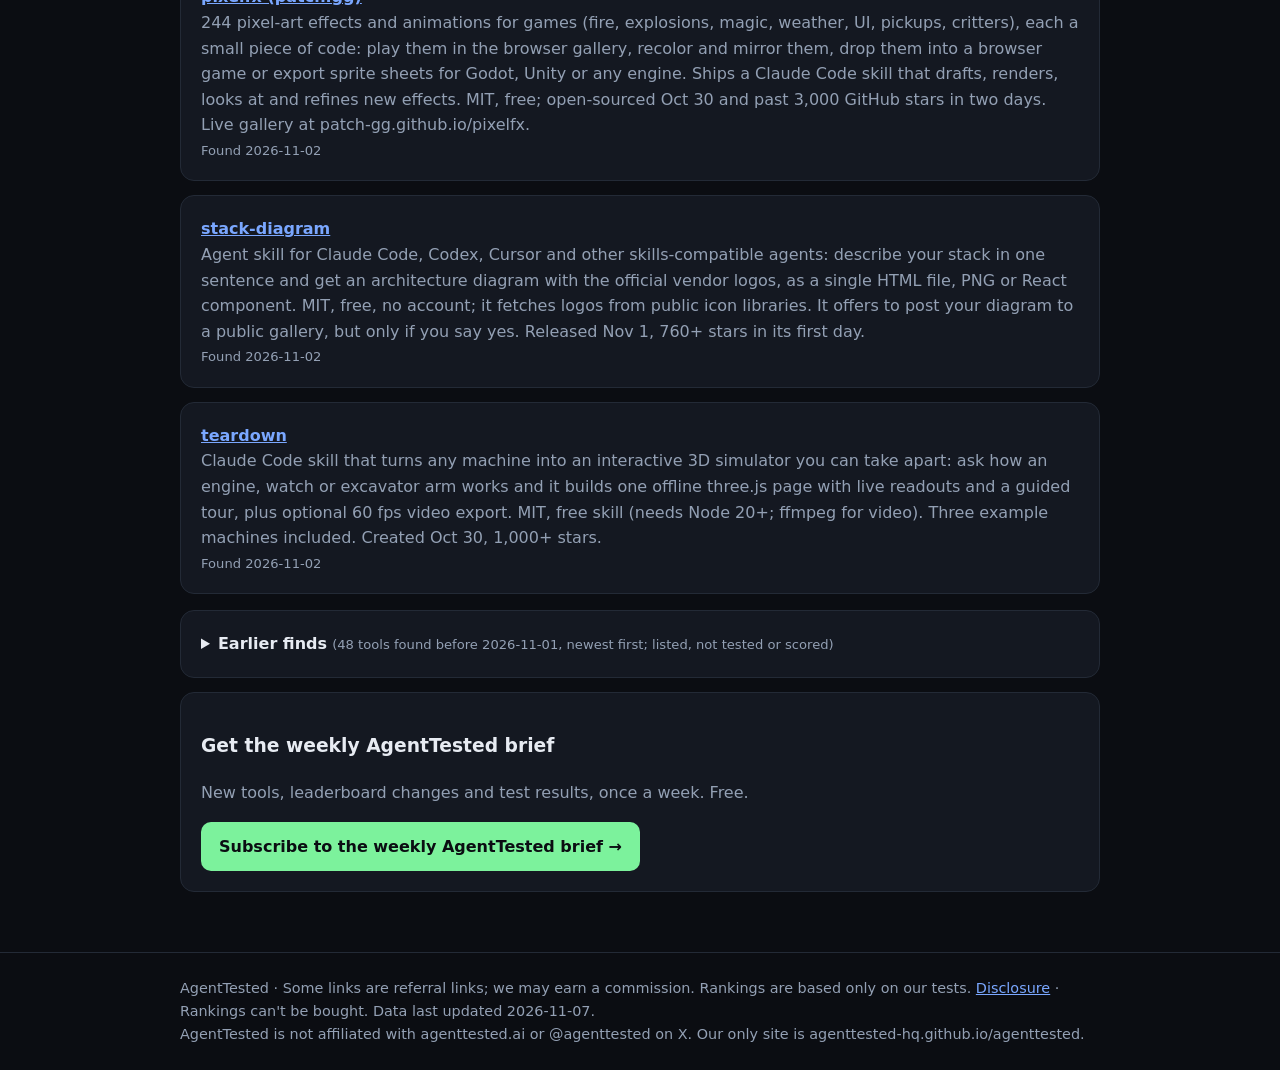
==== commit 84528e6b: "Add agent-manager and Stroq weekend finds" ====
--- a/index.html
+++ b/index.html
@@ -4,8 +4,8 @@
 <a class="card" href="leaderboard.html" style="text-decoration:none;color:inherit"><b>Best AI coding agents</b><div class="mut">16 tools · Round 1: 11 scored (Copilot 100, OpenCode 98, Pi 98, Crush 97, Cursor 97, Cline 95, Aider 94, Bolt.new 94, Goose 94, Kilo Code 94, Qwen Code 93)</div></a>
 <div class="card mut"><b>AI app builders</b><div>Coming soon</div></div>
 <div class="card mut"><b>Game asset generators</b><div>Coming soon</div></div></div>
-<h2>New this week</h2><p class="mut sm" id="nwblurb">AI tools our discovery agents found 2026-10-31 to 2026-11-06: <b>17</b> listed below, not yet tested or scored.</p><div id="new"><div class="card"><a href="https://github.com/Sandflow-ai/sand3d" rel="noopener" target="_blank"><b>sand3d</b></a><div class="mut">Python library for writing 3D objects as short programs over Blender&#x27;s bpy, built so an LLM can author parts, joints and assemblies in a few hundred tokens (the whole API fits in about 3,600 tokens). Exports GLB, URDF, USDA, OBJ and STL; deterministic bit-for-bit meshes. Apache-2.0, free; created Nov 3, about 500 stars. Docs and gallery at sand3d.sandflow.ai; Hugging Face explorer. Needs Python 3.11/3.13 (bpy comes with it). Disclosed: you bring the model that writes the sand3d programs.</div><div class="mut sm">Found 2026-11-06</div></div><div class="card"><a href="https://github.com/livliv-dev/player" rel="noopener" target="_blank"><b>LivLiv Player</b></a><div class="mut">Lightweight 2.5D character player for the web (~30 KB gzipped core, WebGL2, no dependencies): lip sync from mic/audio/video and optional webcam face tracking (MediaPipe), one API for LivLiv, VRM and PNGTuber characters, plus 21 featured characters ready to drop in. Apache-2.0, free npm package @livliv-dev/player; created Nov 4, about 700 stars. Live demo at livliv-dev.github.io/player. Disclosed: face tracking pulls in @mediapipe/tasks-vision only when you import it.</div><div class="mut sm">Found 2026-11-06</div></div><div class="card"><a href="https://github.com/WoYun520/pixel-gif-sticker-pack" rel="noopener" target="_blank"><b>pixel-gif-sticker-pack</b></a><div class="mut">Codex / Claude Code skill that turns a character reference into a chat GIF sticker pack (or a short mascot brand film): pixel, illustration or photographic looks, light-motion or articulated actions, with local Python/Pillow exporters and a visual review gate. MIT, free; created Nov 5, about 510 stars, 242 example stickers in-repo. Disclosed: new pose art uses whatever image model your agent already has; the exporters themselves need no API key.</div><div class="mut sm">Found 2026-11-06</div></div><div class="card"><a href="https://zergai.com/ztc" rel="noopener" target="_blank"><b>Zerg Client</b></a><div class="mut">Coding-agent harness (ztc) that owns its own terminal multiplexer: ask for Vim or htop and panes open beside the agent; panes can hold more agents on different models. Evaluation beta on Product Hunt Nov 5; desktop/interactive client for Mac Apple silicon (v0.11.0-beta.1), headless on macOS/Linux/Windows. Free to evaluate under the Zerg Source Available License; sign in with ZergAI or bring your own OpenAI/DeepSeek key. Disclosed: not open source; ongoing commercial use needs a separate license; model usage billed separately; Windows/Linux desktop apps still &quot;coming soon&quot;.</div><div class="mut sm">Found 2026-11-06</div></div><div class="card"><a href="https://github.com/rerun-build/rerun" rel="noopener" target="_blank"><b>Rerun</b></a><div class="mut">Self-hostable open-source AI coworkers (AGPL-3.0): a Foreman plans a team, each coworker gets its own memory, skills and computer, and they ask before sending, paying or deleting. Works with Gmail, Slack, Notion, GitHub, Linear and 200+ other tools (plus any MCP server), on an API key or the Claude/ChatGPT subscription you already pay for. Docker Compose self-host (docs.rerun.build/self-host) or Rerun Cloud. Product Hunt Nov 5; GitHub repo from Oct 29, about 694 stars and v0.7.0 on Nov 4. Disclosed: needs your own model access; first self-host build wants ~6 GB RAM / 40 GB disk and a free Supabase project.</div><div class="mut sm">Found 2026-11-05</div></div><div class="card"><a href="https://github.com/sarpstar/cinecode" rel="noopener" target="_blank"><b>Cinecode</b></a><div class="mut">Claude Code / Cursor skill that makes short films, long YouTube videos, ads, explainers and music videos as code: the agent writes the script, builds every frame in three.js (or 2D/paint/ink looks), designs the sound and hands you a finished MP4 rendered in headless Chrome. MIT, free; created Nov 3, about 330 GitHub stars. Needs Node 22+, Python 3, ffmpeg and Chrome on your machine; optional narrator uses your own Gemini free-tier key, ElevenLabs or a free Turkish voice. Install is a git clone into ~/.claude/skills (or Cursor skills), not a curl | sh.</div><div class="mut sm">Found 2026-11-05</div></div><div class="card"><a href="https://github.com/ddkbs/sketchy" rel="noopener" target="_blank"><b>Sketchy</b></a><div class="mut">Layout engine for AI diagrams: the model says what to draw and label; Sketchy places parts, routes wires and walks you through steps. Hand-drawn interactive drawings in Claude chat (skill zip) or as an MCP server in Claude Code, Cursor and VS Code — systems, CS/ML concepts, your own repo (click a box to open the file), Arduino/ESP32 circuits and labeled photos. MIT, free; Product Hunt Nov 4, v0.1.8 Nov 3, about 196 GitHub stars. Local photo labeling uses Florence-2 on your computer.</div><div class="mut sm">Found 2026-11-05</div></div><div class="card"><a href="https://openmail.sh" rel="noopener" target="_blank"><b>OpenMail</b></a><div class="mut">Email API and inboxes built for AI agents: each agent gets its own address on your domain (or openmail.sh), replies arrive over webhook or WebSocket, attachments land as plain text, and there is a hosted MCP server plus Hermes / Claude Code / CLI plugins. Product Hunt Nov 4. Free plan with no card: 3 inboxes, 3,000 emails/month, 3 GB (OpenMail footer on Free). Pro from €9/mo. Built and hosted in the EU. Disclosed: SaaS, not open source; Free has a daily send cap.</div><div class="mut sm">Found 2026-11-05</div></div><div class="card"><a href="https://github.com/KKKKhazix/agent-autoloop" rel="noopener" target="_blank"><b>Agent Autoloop</b></a><div class="mut">Runs Claude Code, Codex or any command-line agent that takes a prompt and prints a reply in the background on your Mac or Linux machine: cron jobs, new GitHub issues and error reports become tasks. When the agent needs your call (deleting data, spending money, messaging someone) it sends a card to Slack, Discord, Feishu, DingTalk, WeCom or a desktop notification and exits, so no tokens burn while it waits; your answer resumes the same session. Small zero-dependency TypeScript kernel, everything else is a plugin. MIT, free; v1.0.0 released Nov 3 and about 1,650 GitHub stars in its first day. Needs Node 24 and an agent you&#x27;re already signed in to. README is Chinese-first with an English version, and the one-line installer is a curl | sh script, so read it before you run it.</div><div class="mut sm">Found 2026-11-04</div></div><div class="card"><a href="https://github.com/google/three-live" rel="noopener" target="_blank"><b>Three-Live (Google)</b></a><div class="mut">Open-source runtime from Google that takes AI-generated Three.js code, runs it in a sandbox with time and memory limits, and renders it natively: WebGL2 and WebXR on the web, Filament and Scene Viewer on Android, RealityKit and Quick Look on iOS and visionOS. Its browser playgrounds edit scenes and export GLB, USDZ and AR in one tap with no build. Apache-2.0, free; introduced on the Google Open Source Blog Nov 3 (v1.2.0). Developer preview (alpha) and &quot;not an officially supported Google product&quot;; you bring the model that writes the Three.js.</div><div class="mut sm">Found 2026-11-04</div></div><div class="card"><a href="https://recto.design" rel="noopener" target="_blank"><b>Recto</b></a><div class="mut">Free desktop design canvas for coding agents (Mac, Windows, Linux): it detects Claude Code, Codex, Cursor or OpenCode on your machine and runs them inside the app, so you can prompt a UI, motion, SVG or 3D design, then drag, resize and restyle it with the mouse, pin comments for the agent and reprompt. Designs are real HTML and CSS you can export; no MCP or API setup, everything runs locally. Shown on Show HN Nov 3 (v0.1.6, released Oct 29). Early: the app is not open source, its terms page is still &quot;coming soon&quot;, and you need your own coding agent.</div><div class="mut sm">Found 2026-11-04</div></div><div class="card"><a href="https://github.com/mromidev/claude-animated-shorts" rel="noopener" target="_blank"><b>Claude Animated Shorts</b></a><div class="mut">Claude Code skill that makes 55-70 second vertical cartoon story shorts (2D characters in a painted 3D world, gliding cameras, synthesized music and sound effects) by writing a three.js scene and rendering it with Remotion on your own PC, with no AI video generator. Ships the full source of its example short. MIT, free; created Nov 1 and past 850 GitHub stars in two days. You need Node, Python, ffmpeg and Remotion (Remotion has its own license: free for individuals and small teams, larger companies need a paid license), and you bring your own voice-over.</div><div class="mut sm">Found 2026-11-03</div></div><div class="card"><a href="https://github.com/Balanov/uncut" rel="noopener" target="_blank"><b>UNCUT</b></a><div class="mut">A 7 MB headless coding-agent harness for scripts, CI and experiments: one static Go binary, four tools (read, write, replace, run a command), plain stdin/stdout or NDJSON events. It never summarizes or trims context, and stops with an error instead of passing off a cut-off answer as success. Works with any OpenAI-compatible endpoint or a local model, no telemetry. MIT, free; v0.1 released Nov 2, about 580 GitHub stars. Not a sandbox: shell commands run as your user, so use a container for untrusted tasks.</div><div class="mut sm">Found 2026-11-03</div></div><div class="card"><a href="https://flockbay.com/" rel="noopener" target="_blank"><b>Flockbay</b></a><div class="mut">Desktop AI game maker built on the official Godot engine (Windows, macOS, Linux): its AI writes GDScript and scenes into a normal Godot 4 project on your disk, runs and playtests the game and fixes what breaks, and Claude Code, Codex or Cursor can drive it over MCP. Launched on Product Hunt Nov 2. Free download with no card; free hosted AI to start (needs an account) or free on your own Claude/ChatGPT plan or API key; paid plans from $20/month add hosted usage. The app itself is not open source.</div><div class="mut sm">Found 2026-11-03</div></div><div class="card"><a href="https://github.com/patch-gg/pixelfx" rel="noopener" target="_blank"><b>pixelfx (patch.gg)</b></a><div class="mut">244 pixel-art effects and animations for games (fire, explosions, magic, weather, UI, pickups, critters), each a small piece of code: play them in the browser gallery, recolor and mirror them, drop them into a browser game or export sprite sheets for Godot, Unity or any engine. Ships a Claude Code skill that drafts, renders, looks at and refines new effects. MIT, free; open-sourced Oct 30 and past 3,000 GitHub stars in two days. Live gallery at patch-gg.github.io/pixelfx.</div><div class="mut sm">Found 2026-11-02</div></div><div class="card"><a href="https://github.com/caru-ini/stack-diagram" rel="noopener" target="_blank"><b>stack-diagram</b></a><div class="mut">Agent skill for Claude Code, Codex, Cursor and other skills-compatible agents: describe your stack in one sentence and get an architecture diagram with the official vendor logos, as a single HTML file, PNG or React component. MIT, free, no account; it fetches logos from public icon libraries. It offers to post your diagram to a public gallery, but only if you say yes. Released Nov 1, 760+ stars in its first day.</div><div class="mut sm">Found 2026-11-02</div></div><div class="card"><a href="https://github.com/elvarofficial/teardown" rel="noopener" target="_blank"><b>teardown</b></a><div class="mut">Claude Code skill that turns any machine into an interactive 3D simulator you can take apart: ask how an engine, watch or excavator arm works and it builds one offline three.js page with live readouts and a guided tour, plus optional 60 fps video export. MIT, free skill (needs Node 20+; ffmpeg for video). Three example machines included. Created Oct 30, 1,000+ stars.</div><div class="mut sm">Found 2026-11-02</div></div></div>
-<!--earlier--><details class="card" id="earlier"><summary><b>Earlier finds</b> <span class="mut sm">(48 tools found before 2026-10-31, newest first; listed, not tested or scored)</span></summary><ul class="mut"><li><a href="https://github.com/lovisdotio/video-to-game" rel="noopener" target="_blank">Video to Game (fal)</a> <span class="sm">(2026-10-30)</span>: Agent skill (Claude Code, Codex, Cursor, Gemini) that turns a short AI-generated gameplay video into a playable single-file Three.js browser game: it studies…</li><li><a href="https://github.com/jmanico/grim-prompter" rel="noopener" target="_blank">Grim Prompter (Jim Manico)</a> <span class="sm">(2026-10-30)</span>: Threat modeling for AI coding agents from a well-known app-security trainer: run /threat-model in Claude Code or $threat-model in Codex for a read-only review…</li><li><a href="https://github.com/lonthq/overtone-captions" rel="noopener" target="_blank">Overtone captions</a> <span class="sm">(2026-10-30)</span>: Caption files that re-cut themselves for 16:9 and 9:16 video, with a CLI and a video.js plugin.</li><li><a href="https://github.com/haydenschmitty/floorplan" rel="noopener" target="_blank">Floorplan</a> <span class="sm">(2026-10-29)</span>: Claude Code / Codex plugin that reads your codebase and draws an interactive, plain-English map of every part, file and web request, then shows which parts the…</li><li><a href="https://github.com/MiniMax-AI/mcode-stack" rel="noopener" target="_blank">MCode Stack (MiniMax)</a> <span class="sm">(2026-10-29)</span>: The MiniMax Code team&#x27;s own open-sourced workflows: 17 SKILL.md skills and checklists (independent review, subagent-split check, long-session check, small PRs,…</li><li><a href="https://github.com/rudderlabs/devbox" rel="noopener" target="_blank">DevBox (RudderStack)</a> <span class="sm">(2026-10-29)</span>: Self-hosted autonomous engineering harness: hand it a ticket (CLI or Linear) and it plans, codes, runs tests, reviews its own diff and opens a draft PR, one…</li><li><a href="https://oursilly.games" rel="noopener" target="_blank">Our Silly Games</a> <span class="sm">(2026-10-28)</span>: Make a browser game by chatting with Claude Code or Codex, then publish it with free hosting, realtime multiplayer and leaderboards.</li><li><a href="https://github.com/patch-gg/trompe" rel="noopener" target="_blank">trompe + anymove (patch.gg)</a> <span class="sm">(2026-10-28)</span>: Two Apache-2.0 game-art pipelines from patch.gg: trompe textures a whole gray-box game level with image models (glTF out), and anymove…</li><li><a href="https://github.com/NyxFoundation/nyxis" rel="noopener" target="_blank">Nyxis</a> <span class="sm">(2026-10-28)</span>: Lean backend framework for apps written by AI agents: you write and approve Cedar authorization policies, the agent writes handlers, and every build checks a…</li><li><a href="https://hob.chat/" rel="noopener" target="_blank">Hob</a> <span class="sm">(2026-10-27)</span>: Free, open-source (MIT) desktop app that runs open-weight models like Gemma and gpt-oss on your own computer, as an offline, private alternative to Claude and…</li><li><a href="https://github.com/deepfounder-ai/desigma" rel="noopener" target="_blank">desigma</a> <span class="sm">(2026-10-27)</span>: Free, open-source (MIT/Apache-2.0), offline Figma alternative written in Rust, with a local MCP server so coding agents can inspect designs, edit them and…</li><li><a href="https://github.com/yaojingang/GEOInflow" rel="noopener" target="_blank">GEOInflow</a> <span class="sm">(2026-10-27)</span>: Self-hosted analytics (MIT) that shows which AI crawlers and AI search engines visit your site, which pages they request or miss, and what traffic AI search…</li><li><a href="https://corgi.computer/" rel="noopener" target="_blank">Corgi</a> <span class="sm">(2026-10-26)</span>: Terminal multiplexer for humans and coding agents (Claude Code, Codex, Pi, OpenCode): shows which agent is working or needs you, keeps sessions running like…</li><li><a href="https://winnin.github.io/farol/" rel="noopener" target="_blank">Farol</a> <span class="sm">(2026-10-26)</span>: Free, open-source CLI and GitHub Action that maps the risk of a pull request after AI review: riskiest files, what they reach, diff coverage and contract…</li><li><a href="https://agentvalley.app" rel="noopener" target="_blank">AgentValley</a> <span class="sm">(2026-10-26)</span>: Free macOS notch app that shows every Claude Code session and sub-agent at a glance (model, working or waiting on you), each with a pixel programmer.</li><li><a href="https://github.com/t3dotgg/tstack" rel="noopener" target="_blank">tstack (Theo / t3dotgg)</a> <span class="sm">(2026-10-26)</span>: Theo&#x27;s everyday agent skills for Claude Code and Codex: full-send PR flow, multi-model &#x27;council&#x27; review, babysit-PR through CI, take over someone else&#x27;s PR.</li><li><a href="https://github.com/morganlinton/BeautifulRust" rel="noopener" target="_blank">BeautifulRust</a> <span class="sm">(2026-10-26)</span>: Claude Code plugin that teaches Claude to write idiomatic, robust Rust.</li><li><a href="https://github.com/songjianyang/xss-audit" rel="noopener" target="_blank">xss-audit skill</a> <span class="sm">(2026-10-26)</span>: Agent skill that runs a 14-layer static XSS audit on React, TypeScript and JavaScript projects.</li><li><a href="https://halv.ai" rel="noopener" target="_blank">Halv</a> <span class="sm">(2026-10-23)</span>: Desktop workspace that runs Claude Code, Codex, Kimi and GLM side by side on the plans you already pay for, with a local proxy that trims context tokens and a…</li><li><a href="https://github.com/recursive-oss/rec" rel="noopener" target="_blank">Recursive Flint + rec</a> <span class="sm">(2026-10-23)</span>: Flint is a local coding model from Recursive with open weights on Hugging Face (Apache-2.0); rec is its Apache-2.0 inference engine with ready-made launchers…</li><li><a href="https://github.com/rossark0/rossark-motion-skill" rel="noopener" target="_blank">Rossark Motion skill</a> <span class="sm">(2026-10-23)</span>: Claude Code skill that turns any SVG drawing into a smooth 60 fps animation (breathing, blinking, full-body acting, whole scenes) in React Native and SwiftUI.</li><li><a href="https://github.com/wesbos/3d-model-anything" rel="noopener" target="_blank">3D Model Anything (Wes Bos)</a> <span class="sm">(2026-10-23)</span>: iPhone LiDAR + photo capture app, a Three.js viewer and a scan-to-threejs agent skill that guides a coding agent through rebuilding a real room as an editable…</li><li><a href="https://github.com/omnara-ai/omnara" rel="noopener" target="_blank">Omnara</a> <span class="sm">(2026-10-22)</span>: Open-source, self-hostable server for durable agents: create an agent with an API call and Omnara runs the loop, sandboxes, secrets and permissions, with state…</li><li><a href="https://github.com/dominikmartn/harp" rel="noopener" target="_blank">Harp</a> <span class="sm">(2026-10-22)</span>: Unofficial fork of the Warp terminal with a sidebar for running many Claude Code and Codex sessions side by side: shows which agent is working, waiting for you…</li><li><a href="https://github.com/vercel-labs/durable-harness" rel="noopener" target="_blank">durable-harness (Vercel)</a> <span class="sm">(2026-10-22)</span>: Runs Claude Code, Codex, OpenCode, Pi or your own coding agent as a durable session that logs every model and tool call and resumes after crashes or timeouts.</li><li><a href="https://www.band.ai" rel="noopener" target="_blank">BAND for Developers</a> <span class="sm">(2026-10-22)</span>: Shared chat rooms where coding agents and people collaborate, with governance over how agents talk to each other.</li><li><a href="https://getsupercmo.ai" rel="noopener" target="_blank">SuperCMO AI</a> <span class="sm">(2026-10-22)</span>: Open-source agent skills that turn Claude Code, Cursor or Codex into a marketing team for your product: learns your brand, studies competitor ads, writes copy…</li><li><a href="https://getopposable.com" rel="noopener" target="_blank">Opposable</a> <span class="sm">(2026-10-22)</span>: Free Android app that lets Claude, ChatGPT or Codex operate your phone&#x27;s apps, with an on-device 2B screen model (GUI-Owl 1.5, 1.5 GB download) as an offline…</li><li><a href="https://reticle.sh" rel="noopener" target="_blank">Reticle</a> <span class="sm">(2026-10-21)</span>: Makes your coding agent verify its own work: drives the running app, reads network calls, state and console, and returns pass/fail/cannot tell with the…</li><li><a href="https://fx0.vercel.dev" rel="noopener" target="_blank">fx0 (Vercel)</a> <span class="sm">(2026-10-21)</span>: Vercel&#x27;s open-source design agent: describe a page and it writes one HTML file, built on the durable libfx agent loop.</li><li><a href="https://nimbalyst.com/wiki" rel="noopener" target="_blank">Nimbalyst Wiki</a> <span class="sm">(2026-10-21)</span>: A local markdown wiki your coding agents write and keep updated (decisions, open questions, the big picture).</li><li><a href="https://mcpcensus.com" rel="noopener" target="_blank">MCP Census</a> <span class="sm">(2026-10-21)</span>: Checks public evidence for an MCP server before you install it and returns PASS / REVIEW / BLOCK / UNKNOWN (a first gate, not a malware scan).</li><li><a href="https://trypando.ai" rel="noopener" target="_blank">Pando</a> <span class="sm">(2026-10-21)</span>: Self-hosted platform to deploy and share apps your team builds with AI, each behind access control from the start.</li><li><a href="https://triage.chodeberg.com" rel="noopener" target="_blank">Triage by Chodeberg</a> <span class="sm">(2026-10-21)</span>: Users file bug reports from their AI assistant into a live copy of your CLI/TUI/Linux app; Triage replays each on a clean machine and only forwards the ones…</li><li><a href="https://github.com/DECRUX9812/hermes-plugin-gameforge" rel="noopener" target="_blank">Hermes GameForge</a> <span class="sm">(2026-10-21)</span>: Game-dev plugin for the Hermes agent: generates SFX, music, NPC voices, sprites, tilesets and low-poly 3D models offline, scaffolds web/Godot/Unity builds and…</li><li><a href="https://buddylist.dev" rel="noopener" target="_blank">buddylist</a> <span class="sm">(2026-10-20)</span>: Free desktop app (Mac, Windows, Linux) that puts Claude Code, Codex, Gemini and OpenCode in an MSN-style buddy list: group chats, separate Git worktrees, diffs…</li><li><a href="https://craig-cli.com" rel="noopener" target="_blank">Craig</a> <span class="sm">(2026-10-20)</span>: Free, open-source (MIT) terminal UI that runs Claude Code, Codex and Cursor agents in parallel, each task in its own Git worktree, from task to PR.</li><li><a href="https://www.quorus.dev" rel="noopener" target="_blank">Quorus</a> <span class="sm">(2026-10-20)</span>: Free, open-source (MIT) local relay where Claude Code, Codex and OpenCode agents join one room over MCP, fix in their own worktrees and review each other&#x27;s…</li><li><a href="https://github.com/harukikuri/spotnote" rel="noopener" target="_blank">Spotnote</a> <span class="sm">(2026-10-20)</span>: Free, open-source (MIT) Vite plugin: click any element in your running app, write what should change, and hand your coding agent the exact file, line and…</li><li><a href="https://github.com/gojko/lights-on-software-factory" rel="noopener" target="_blank">Lights-on software factory</a> <span class="sm">(2026-10-20)</span>: Free, open-source (MIT) boilerplate for running Claude Code as a &#x27;software factory&#x27;: sandbox container, deterministic command regulator, linter hooks and a…</li><li><a href="https://github.com/parthh01/sphinx" rel="noopener" target="_blank">Sphinx</a> <span class="sm">(2026-10-19)</span>: Free, open-source (MIT) git hook for agent-assisted coding: before you push, it quizzes you on what your AI agent&#x27;s changes actually do.</li><li><a href="https://github.com/finereli/whatsapp-mcp" rel="noopener" target="_blank">WhatsApp MCP (Cloudflare)</a> <span class="sm">(2026-10-19)</span>: Open-source (MIT), read-only MCP server that lets your AI agent search and read your own WhatsApp messages; runs on Cloudflare Workers&#x27; free tier.</li><li><a href="https://llmspeed.dev" rel="noopener" target="_blank">llmspeed</a> <span class="sm">(2026-10-19)</span>: Free, open-source web tool that simulates how fast a local LLM would run (tokens/sec, time to first token) on a given GPU or Mac before you buy hardware.</li><li><a href="https://withhuman.ai" rel="noopener" target="_blank">withHuman</a> <span class="sm">(2026-10-16)</span>: Open-source human approval layer for AI agents (Claude Code, Codex, LangGraph and more).</li><li><a href="https://navige.ai" rel="noopener" target="_blank">Navige</a> <span class="sm">(2026-10-16)</span>: Sits between agents and paid models/tools to cut runaway spend (routing, cache, loop guards).</li><li><a href="https://tiden.ai" rel="noopener" target="_blank">Tiden</a> <span class="sm">(2026-10-16)</span>: Intent verification for coding agents (Claude Code, Cursor, Codex, Copilot).</li><li><a href="https://github.com/Graphicle-AI/graphicle" rel="noopener" target="_blank">Graphicle</a> <span class="sm">(2026-10-16)</span>: Local Rust code-graph + memory for coding agents (Claude Code, Codex, Cursor, MCP).</li><li><a href="https://openui.com" rel="noopener" target="_blank">OpenUI 1.0</a> <span class="sm">(2026-10-16)</span>: Open standard for generative UI (React/Vue/Svelte/Angular runtimes).</li></ul></details><!--/earlier-->
+<h2>New this week</h2><p class="mut sm" id="nwblurb">AI tools our discovery agents found 2026-11-01 to 2026-11-07: <b>19</b> listed below, not yet tested or scored.</p><div id="new"><div class="card"><a href="https://github.com/wainmann/agent-manager" rel="noopener" target="_blank"><b>agent-manager</b></a><div class="mut">Local terminal app (tmux TUI) that runs Claude Code, Codex, OpenCode, Gemini CLI, Pi, Cursor CLI and other coding-agent CLIs side by side with live status, project groups, diff review and fork sessions. Uses your existing installs and subscriptions. Apache-2.0; brew install agent-manager (macOS/Linux); Scoop on Windows. About 650 stars / 70 forks as of Nov 7. Disclosed: not a sandbox; each session is your own CLI as-is.</div><div class="mut sm">Found 2026-11-07</div></div><div class="card"><a href="https://github.com/AGGIB/Stroq" rel="noopener" target="_blank"><b>Stroq</b></a><div class="mut">Local audit and guard for Claude Code, Codex and Cursor sessions: finds known secrets that left your machine, then installs local hooks that trace risky commands back to the text that dictated them. Apache-2.0; npx @stroq/cli; no account, no telemetry (writes a small cache under ~/.stroq). Show HN Nov 5 (~90 pts). About 200 stars. Disclosed: reads your local session and key files (prints key names, never values).</div><div class="mut sm">Found 2026-11-07</div></div><div class="card"><a href="https://github.com/Sandflow-ai/sand3d" rel="noopener" target="_blank"><b>sand3d</b></a><div class="mut">Python library for writing 3D objects as short programs over Blender&#x27;s bpy, built so an LLM can author parts, joints and assemblies in a few hundred tokens (the whole API fits in about 3,600 tokens). Exports GLB, URDF, USDA, OBJ and STL; deterministic bit-for-bit meshes. Apache-2.0, free; created Nov 3, about 500 stars. Docs and gallery at sand3d.sandflow.ai; Hugging Face explorer. Needs Python 3.11/3.13 (bpy comes with it). Disclosed: you bring the model that writes the sand3d programs.</div><div class="mut sm">Found 2026-11-06</div></div><div class="card"><a href="https://github.com/livliv-dev/player" rel="noopener" target="_blank"><b>LivLiv Player</b></a><div class="mut">Lightweight 2.5D character player for the web (~30 KB gzipped core, WebGL2, no dependencies): lip sync from mic/audio/video and optional webcam face tracking (MediaPipe), one API for LivLiv, VRM and PNGTuber characters, plus 21 featured characters ready to drop in. Apache-2.0, free npm package @livliv-dev/player; created Nov 4, about 700 stars. Live demo at livliv-dev.github.io/player. Disclosed: face tracking pulls in @mediapipe/tasks-vision only when you import it.</div><div class="mut sm">Found 2026-11-06</div></div><div class="card"><a href="https://github.com/WoYun520/pixel-gif-sticker-pack" rel="noopener" target="_blank"><b>pixel-gif-sticker-pack</b></a><div class="mut">Codex / Claude Code skill that turns a character reference into a chat GIF sticker pack (or a short mascot brand film): pixel, illustration or photographic looks, light-motion or articulated actions, with local Python/Pillow exporters and a visual review gate. MIT, free; created Nov 5, about 510 stars, 242 example stickers in-repo. Disclosed: new pose art uses whatever image model your agent already has; the exporters themselves need no API key.</div><div class="mut sm">Found 2026-11-06</div></div><div class="card"><a href="https://zergai.com/ztc" rel="noopener" target="_blank"><b>Zerg Client</b></a><div class="mut">Coding-agent harness (ztc) that owns its own terminal multiplexer: ask for Vim or htop and panes open beside the agent; panes can hold more agents on different models. Evaluation beta on Product Hunt Nov 5; desktop/interactive client for Mac Apple silicon (v0.11.0-beta.1), headless on macOS/Linux/Windows. Free to evaluate under the Zerg Source Available License; sign in with ZergAI or bring your own OpenAI/DeepSeek key. Disclosed: not open source; ongoing commercial use needs a separate license; model usage billed separately; Windows/Linux desktop apps still &quot;coming soon&quot;.</div><div class="mut sm">Found 2026-11-06</div></div><div class="card"><a href="https://github.com/rerun-build/rerun" rel="noopener" target="_blank"><b>Rerun</b></a><div class="mut">Self-hostable open-source AI coworkers (AGPL-3.0): a Foreman plans a team, each coworker gets its own memory, skills and computer, and they ask before sending, paying or deleting. Works with Gmail, Slack, Notion, GitHub, Linear and 200+ other tools (plus any MCP server), on an API key or the Claude/ChatGPT subscription you already pay for. Docker Compose self-host (docs.rerun.build/self-host) or Rerun Cloud. Product Hunt Nov 5; GitHub repo from Oct 29, about 694 stars and v0.7.0 on Nov 4. Disclosed: needs your own model access; first self-host build wants ~6 GB RAM / 40 GB disk and a free Supabase project.</div><div class="mut sm">Found 2026-11-05</div></div><div class="card"><a href="https://github.com/sarpstar/cinecode" rel="noopener" target="_blank"><b>Cinecode</b></a><div class="mut">Claude Code / Cursor skill that makes short films, long YouTube videos, ads, explainers and music videos as code: the agent writes the script, builds every frame in three.js (or 2D/paint/ink looks), designs the sound and hands you a finished MP4 rendered in headless Chrome. MIT, free; created Nov 3, about 330 GitHub stars. Needs Node 22+, Python 3, ffmpeg and Chrome on your machine; optional narrator uses your own Gemini free-tier key, ElevenLabs or a free Turkish voice. Install is a git clone into ~/.claude/skills (or Cursor skills), not a curl | sh.</div><div class="mut sm">Found 2026-11-05</div></div><div class="card"><a href="https://github.com/ddkbs/sketchy" rel="noopener" target="_blank"><b>Sketchy</b></a><div class="mut">Layout engine for AI diagrams: the model says what to draw and label; Sketchy places parts, routes wires and walks you through steps. Hand-drawn interactive drawings in Claude chat (skill zip) or as an MCP server in Claude Code, Cursor and VS Code — systems, CS/ML concepts, your own repo (click a box to open the file), Arduino/ESP32 circuits and labeled photos. MIT, free; Product Hunt Nov 4, v0.1.8 Nov 3, about 196 GitHub stars. Local photo labeling uses Florence-2 on your computer.</div><div class="mut sm">Found 2026-11-05</div></div><div class="card"><a href="https://openmail.sh" rel="noopener" target="_blank"><b>OpenMail</b></a><div class="mut">Email API and inboxes built for AI agents: each agent gets its own address on your domain (or openmail.sh), replies arrive over webhook or WebSocket, attachments land as plain text, and there is a hosted MCP server plus Hermes / Claude Code / CLI plugins. Product Hunt Nov 4. Free plan with no card: 3 inboxes, 3,000 emails/month, 3 GB (OpenMail footer on Free). Pro from €9/mo. Built and hosted in the EU. Disclosed: SaaS, not open source; Free has a daily send cap.</div><div class="mut sm">Found 2026-11-05</div></div><div class="card"><a href="https://github.com/KKKKhazix/agent-autoloop" rel="noopener" target="_blank"><b>Agent Autoloop</b></a><div class="mut">Runs Claude Code, Codex or any command-line agent that takes a prompt and prints a reply in the background on your Mac or Linux machine: cron jobs, new GitHub issues and error reports become tasks. When the agent needs your call (deleting data, spending money, messaging someone) it sends a card to Slack, Discord, Feishu, DingTalk, WeCom or a desktop notification and exits, so no tokens burn while it waits; your answer resumes the same session. Small zero-dependency TypeScript kernel, everything else is a plugin. MIT, free; v1.0.0 released Nov 3 and about 1,650 GitHub stars in its first day. Needs Node 24 and an agent you&#x27;re already signed in to. README is Chinese-first with an English version, and the one-line installer is a curl | sh script, so read it before you run it.</div><div class="mut sm">Found 2026-11-04</div></div><div class="card"><a href="https://github.com/google/three-live" rel="noopener" target="_blank"><b>Three-Live (Google)</b></a><div class="mut">Open-source runtime from Google that takes AI-generated Three.js code, runs it in a sandbox with time and memory limits, and renders it natively: WebGL2 and WebXR on the web, Filament and Scene Viewer on Android, RealityKit and Quick Look on iOS and visionOS. Its browser playgrounds edit scenes and export GLB, USDZ and AR in one tap with no build. Apache-2.0, free; introduced on the Google Open Source Blog Nov 3 (v1.2.0). Developer preview (alpha) and &quot;not an officially supported Google product&quot;; you bring the model that writes the Three.js.</div><div class="mut sm">Found 2026-11-04</div></div><div class="card"><a href="https://recto.design" rel="noopener" target="_blank"><b>Recto</b></a><div class="mut">Free desktop design canvas for coding agents (Mac, Windows, Linux): it detects Claude Code, Codex, Cursor or OpenCode on your machine and runs them inside the app, so you can prompt a UI, motion, SVG or 3D design, then drag, resize and restyle it with the mouse, pin comments for the agent and reprompt. Designs are real HTML and CSS you can export; no MCP or API setup, everything runs locally. Shown on Show HN Nov 3 (v0.1.6, released Oct 29). Early: the app is not open source, its terms page is still &quot;coming soon&quot;, and you need your own coding agent.</div><div class="mut sm">Found 2026-11-04</div></div><div class="card"><a href="https://github.com/mromidev/claude-animated-shorts" rel="noopener" target="_blank"><b>Claude Animated Shorts</b></a><div class="mut">Claude Code skill that makes 55-70 second vertical cartoon story shorts (2D characters in a painted 3D world, gliding cameras, synthesized music and sound effects) by writing a three.js scene and rendering it with Remotion on your own PC, with no AI video generator. Ships the full source of its example short. MIT, free; created Nov 1 and past 850 GitHub stars in two days. You need Node, Python, ffmpeg and Remotion (Remotion has its own license: free for individuals and small teams, larger companies need a paid license), and you bring your own voice-over.</div><div class="mut sm">Found 2026-11-03</div></div><div class="card"><a href="https://github.com/Balanov/uncut" rel="noopener" target="_blank"><b>UNCUT</b></a><div class="mut">A 7 MB headless coding-agent harness for scripts, CI and experiments: one static Go binary, four tools (read, write, replace, run a command), plain stdin/stdout or NDJSON events. It never summarizes or trims context, and stops with an error instead of passing off a cut-off answer as success. Works with any OpenAI-compatible endpoint or a local model, no telemetry. MIT, free; v0.1 released Nov 2, about 580 GitHub stars. Not a sandbox: shell commands run as your user, so use a container for untrusted tasks.</div><div class="mut sm">Found 2026-11-03</div></div><div class="card"><a href="https://flockbay.com/" rel="noopener" target="_blank"><b>Flockbay</b></a><div class="mut">Desktop AI game maker built on the official Godot engine (Windows, macOS, Linux): its AI writes GDScript and scenes into a normal Godot 4 project on your disk, runs and playtests the game and fixes what breaks, and Claude Code, Codex or Cursor can drive it over MCP. Launched on Product Hunt Nov 2. Free download with no card; free hosted AI to start (needs an account) or free on your own Claude/ChatGPT plan or API key; paid plans from $20/month add hosted usage. The app itself is not open source.</div><div class="mut sm">Found 2026-11-03</div></div><div class="card"><a href="https://github.com/patch-gg/pixelfx" rel="noopener" target="_blank"><b>pixelfx (patch.gg)</b></a><div class="mut">244 pixel-art effects and animations for games (fire, explosions, magic, weather, UI, pickups, critters), each a small piece of code: play them in the browser gallery, recolor and mirror them, drop them into a browser game or export sprite sheets for Godot, Unity or any engine. Ships a Claude Code skill that drafts, renders, looks at and refines new effects. MIT, free; open-sourced Oct 30 and past 3,000 GitHub stars in two days. Live gallery at patch-gg.github.io/pixelfx.</div><div class="mut sm">Found 2026-11-02</div></div><div class="card"><a href="https://github.com/caru-ini/stack-diagram" rel="noopener" target="_blank"><b>stack-diagram</b></a><div class="mut">Agent skill for Claude Code, Codex, Cursor and other skills-compatible agents: describe your stack in one sentence and get an architecture diagram with the official vendor logos, as a single HTML file, PNG or React component. MIT, free, no account; it fetches logos from public icon libraries. It offers to post your diagram to a public gallery, but only if you say yes. Released Nov 1, 760+ stars in its first day.</div><div class="mut sm">Found 2026-11-02</div></div><div class="card"><a href="https://github.com/elvarofficial/teardown" rel="noopener" target="_blank"><b>teardown</b></a><div class="mut">Claude Code skill that turns any machine into an interactive 3D simulator you can take apart: ask how an engine, watch or excavator arm works and it builds one offline three.js page with live readouts and a guided tour, plus optional 60 fps video export. MIT, free skill (needs Node 20+; ffmpeg for video). Three example machines included. Created Oct 30, 1,000+ stars.</div><div class="mut sm">Found 2026-11-02</div></div></div>
+<!--earlier--><details class="card" id="earlier"><summary><b>Earlier finds</b> <span class="mut sm">(48 tools found before 2026-11-01, newest first; listed, not tested or scored)</span></summary><ul class="mut"><li><a href="https://github.com/lovisdotio/video-to-game" rel="noopener" target="_blank">Video to Game (fal)</a> <span class="sm">(2026-10-30)</span>: Agent skill (Claude Code, Codex, Cursor, Gemini) that turns a short AI-generated gameplay video into a playable single-file Three.js browser game: it studies…</li><li><a href="https://github.com/jmanico/grim-prompter" rel="noopener" target="_blank">Grim Prompter (Jim Manico)</a> <span class="sm">(2026-10-30)</span>: Threat modeling for AI coding agents from a well-known app-security trainer: run /threat-model in Claude Code or $threat-model in Codex for a read-only review…</li><li><a href="https://github.com/lonthq/overtone-captions" rel="noopener" target="_blank">Overtone captions</a> <span class="sm">(2026-10-30)</span>: Caption files that re-cut themselves for 16:9 and 9:16 video, with a CLI and a video.js plugin.</li><li><a href="https://github.com/haydenschmitty/floorplan" rel="noopener" target="_blank">Floorplan</a> <span class="sm">(2026-10-29)</span>: Claude Code / Codex plugin that reads your codebase and draws an interactive, plain-English map of every part, file and web request, then shows which parts the…</li><li><a href="https://github.com/MiniMax-AI/mcode-stack" rel="noopener" target="_blank">MCode Stack (MiniMax)</a> <span class="sm">(2026-10-29)</span>: The MiniMax Code team&#x27;s own open-sourced workflows: 17 SKILL.md skills and checklists (independent review, subagent-split check, long-session check, small PRs,…</li><li><a href="https://github.com/rudderlabs/devbox" rel="noopener" target="_blank">DevBox (RudderStack)</a> <span class="sm">(2026-10-29)</span>: Self-hosted autonomous engineering harness: hand it a ticket (CLI or Linear) and it plans, codes, runs tests, reviews its own diff and opens a draft PR, one…</li><li><a href="https://oursilly.games" rel="noopener" target="_blank">Our Silly Games</a> <span class="sm">(2026-10-28)</span>: Make a browser game by chatting with Claude Code or Codex, then publish it with free hosting, realtime multiplayer and leaderboards.</li><li><a href="https://github.com/patch-gg/trompe" rel="noopener" target="_blank">trompe + anymove (patch.gg)</a> <span class="sm">(2026-10-28)</span>: Two Apache-2.0 game-art pipelines from patch.gg: trompe textures a whole gray-box game level with image models (glTF out), and anymove…</li><li><a href="https://github.com/NyxFoundation/nyxis" rel="noopener" target="_blank">Nyxis</a> <span class="sm">(2026-10-28)</span>: Lean backend framework for apps written by AI agents: you write and approve Cedar authorization policies, the agent writes handlers, and every build checks a…</li><li><a href="https://hob.chat/" rel="noopener" target="_blank">Hob</a> <span class="sm">(2026-10-27)</span>: Free, open-source (MIT) desktop app that runs open-weight models like Gemma and gpt-oss on your own computer, as an offline, private alternative to Claude and…</li><li><a href="https://github.com/deepfounder-ai/desigma" rel="noopener" target="_blank">desigma</a> <span class="sm">(2026-10-27)</span>: Free, open-source (MIT/Apache-2.0), offline Figma alternative written in Rust, with a local MCP server so coding agents can inspect designs, edit them and…</li><li><a href="https://github.com/yaojingang/GEOInflow" rel="noopener" target="_blank">GEOInflow</a> <span class="sm">(2026-10-27)</span>: Self-hosted analytics (MIT) that shows which AI crawlers and AI search engines visit your site, which pages they request or miss, and what traffic AI search…</li><li><a href="https://corgi.computer/" rel="noopener" target="_blank">Corgi</a> <span class="sm">(2026-10-26)</span>: Terminal multiplexer for humans and coding agents (Claude Code, Codex, Pi, OpenCode): shows which agent is working or needs you, keeps sessions running like…</li><li><a href="https://winnin.github.io/farol/" rel="noopener" target="_blank">Farol</a> <span class="sm">(2026-10-26)</span>: Free, open-source CLI and GitHub Action that maps the risk of a pull request after AI review: riskiest files, what they reach, diff coverage and contract…</li><li><a href="https://agentvalley.app" rel="noopener" target="_blank">AgentValley</a> <span class="sm">(2026-10-26)</span>: Free macOS notch app that shows every Claude Code session and sub-agent at a glance (model, working or waiting on you), each with a pixel programmer.</li><li><a href="https://github.com/t3dotgg/tstack" rel="noopener" target="_blank">tstack (Theo / t3dotgg)</a> <span class="sm">(2026-10-26)</span>: Theo&#x27;s everyday agent skills for Claude Code and Codex: full-send PR flow, multi-model &#x27;council&#x27; review, babysit-PR through CI, take over someone else&#x27;s PR.</li><li><a href="https://github.com/morganlinton/BeautifulRust" rel="noopener" target="_blank">BeautifulRust</a> <span class="sm">(2026-10-26)</span>: Claude Code plugin that teaches Claude to write idiomatic, robust Rust.</li><li><a href="https://github.com/songjianyang/xss-audit" rel="noopener" target="_blank">xss-audit skill</a> <span class="sm">(2026-10-26)</span>: Agent skill that runs a 14-layer static XSS audit on React, TypeScript and JavaScript projects.</li><li><a href="https://halv.ai" rel="noopener" target="_blank">Halv</a> <span class="sm">(2026-10-23)</span>: Desktop workspace that runs Claude Code, Codex, Kimi and GLM side by side on the plans you already pay for, with a local proxy that trims context tokens and a…</li><li><a href="https://github.com/recursive-oss/rec" rel="noopener" target="_blank">Recursive Flint + rec</a> <span class="sm">(2026-10-23)</span>: Flint is a local coding model from Recursive with open weights on Hugging Face (Apache-2.0); rec is its Apache-2.0 inference engine with ready-made launchers…</li><li><a href="https://github.com/rossark0/rossark-motion-skill" rel="noopener" target="_blank">Rossark Motion skill</a> <span class="sm">(2026-10-23)</span>: Claude Code skill that turns any SVG drawing into a smooth 60 fps animation (breathing, blinking, full-body acting, whole scenes) in React Native and SwiftUI.</li><li><a href="https://github.com/wesbos/3d-model-anything" rel="noopener" target="_blank">3D Model Anything (Wes Bos)</a> <span class="sm">(2026-10-23)</span>: iPhone LiDAR + photo capture app, a Three.js viewer and a scan-to-threejs agent skill that guides a coding agent through rebuilding a real room as an editable…</li><li><a href="https://github.com/omnara-ai/omnara" rel="noopener" target="_blank">Omnara</a> <span class="sm">(2026-10-22)</span>: Open-source, self-hostable server for durable agents: create an agent with an API call and Omnara runs the loop, sandboxes, secrets and permissions, with state…</li><li><a href="https://github.com/dominikmartn/harp" rel="noopener" target="_blank">Harp</a> <span class="sm">(2026-10-22)</span>: Unofficial fork of the Warp terminal with a sidebar for running many Claude Code and Codex sessions side by side: shows which agent is working, waiting for you…</li><li><a href="https://github.com/vercel-labs/durable-harness" rel="noopener" target="_blank">durable-harness (Vercel)</a> <span class="sm">(2026-10-22)</span>: Runs Claude Code, Codex, OpenCode, Pi or your own coding agent as a durable session that logs every model and tool call and resumes after crashes or timeouts.</li><li><a href="https://www.band.ai" rel="noopener" target="_blank">BAND for Developers</a> <span class="sm">(2026-10-22)</span>: Shared chat rooms where coding agents and people collaborate, with governance over how agents talk to each other.</li><li><a href="https://getsupercmo.ai" rel="noopener" target="_blank">SuperCMO AI</a> <span class="sm">(2026-10-22)</span>: Open-source agent skills that turn Claude Code, Cursor or Codex into a marketing team for your product: learns your brand, studies competitor ads, writes copy…</li><li><a href="https://getopposable.com" rel="noopener" target="_blank">Opposable</a> <span class="sm">(2026-10-22)</span>: Free Android app that lets Claude, ChatGPT or Codex operate your phone&#x27;s apps, with an on-device 2B screen model (GUI-Owl 1.5, 1.5 GB download) as an offline…</li><li><a href="https://reticle.sh" rel="noopener" target="_blank">Reticle</a> <span class="sm">(2026-10-21)</span>: Makes your coding agent verify its own work: drives the running app, reads network calls, state and console, and returns pass/fail/cannot tell with the…</li><li><a href="https://fx0.vercel.dev" rel="noopener" target="_blank">fx0 (Vercel)</a> <span class="sm">(2026-10-21)</span>: Vercel&#x27;s open-source design agent: describe a page and it writes one HTML file, built on the durable libfx agent loop.</li><li><a href="https://nimbalyst.com/wiki" rel="noopener" target="_blank">Nimbalyst Wiki</a> <span class="sm">(2026-10-21)</span>: A local markdown wiki your coding agents write and keep updated (decisions, open questions, the big picture).</li><li><a href="https://mcpcensus.com" rel="noopener" target="_blank">MCP Census</a> <span class="sm">(2026-10-21)</span>: Checks public evidence for an MCP server before you install it and returns PASS / REVIEW / BLOCK / UNKNOWN (a first gate, not a malware scan).</li><li><a href="https://trypando.ai" rel="noopener" target="_blank">Pando</a> <span class="sm">(2026-10-21)</span>: Self-hosted platform to deploy and share apps your team builds with AI, each behind access control from the start.</li><li><a href="https://triage.chodeberg.com" rel="noopener" target="_blank">Triage by Chodeberg</a> <span class="sm">(2026-10-21)</span>: Users file bug reports from their AI assistant into a live copy of your CLI/TUI/Linux app; Triage replays each on a clean machine and only forwards the ones…</li><li><a href="https://github.com/DECRUX9812/hermes-plugin-gameforge" rel="noopener" target="_blank">Hermes GameForge</a> <span class="sm">(2026-10-21)</span>: Game-dev plugin for the Hermes agent: generates SFX, music, NPC voices, sprites, tilesets and low-poly 3D models offline, scaffolds web/Godot/Unity builds and…</li><li><a href="https://buddylist.dev" rel="noopener" target="_blank">buddylist</a> <span class="sm">(2026-10-20)</span>: Free desktop app (Mac, Windows, Linux) that puts Claude Code, Codex, Gemini and OpenCode in an MSN-style buddy list: group chats, separate Git worktrees, diffs…</li><li><a href="https://craig-cli.com" rel="noopener" target="_blank">Craig</a> <span class="sm">(2026-10-20)</span>: Free, open-source (MIT) terminal UI that runs Claude Code, Codex and Cursor agents in parallel, each task in its own Git worktree, from task to PR.</li><li><a href="https://www.quorus.dev" rel="noopener" target="_blank">Quorus</a> <span class="sm">(2026-10-20)</span>: Free, open-source (MIT) local relay where Claude Code, Codex and OpenCode agents join one room over MCP, fix in their own worktrees and review each other&#x27;s…</li><li><a href="https://github.com/harukikuri/spotnote" rel="noopener" target="_blank">Spotnote</a> <span class="sm">(2026-10-20)</span>: Free, open-source (MIT) Vite plugin: click any element in your running app, write what should change, and hand your coding agent the exact file, line and…</li><li><a href="https://github.com/gojko/lights-on-software-factory" rel="noopener" target="_blank">Lights-on software factory</a> <span class="sm">(2026-10-20)</span>: Free, open-source (MIT) boilerplate for running Claude Code as a &#x27;software factory&#x27;: sandbox container, deterministic command regulator, linter hooks and a…</li><li><a href="https://github.com/parthh01/sphinx" rel="noopener" target="_blank">Sphinx</a> <span class="sm">(2026-10-19)</span>: Free, open-source (MIT) git hook for agent-assisted coding: before you push, it quizzes you on what your AI agent&#x27;s changes actually do.</li><li><a href="https://github.com/finereli/whatsapp-mcp" rel="noopener" target="_blank">WhatsApp MCP (Cloudflare)</a> <span class="sm">(2026-10-19)</span>: Open-source (MIT), read-only MCP server that lets your AI agent search and read your own WhatsApp messages; runs on Cloudflare Workers&#x27; free tier.</li><li><a href="https://llmspeed.dev" rel="noopener" target="_blank">llmspeed</a> <span class="sm">(2026-10-19)</span>: Free, open-source web tool that simulates how fast a local LLM would run (tokens/sec, time to first token) on a given GPU or Mac before you buy hardware.</li><li><a href="https://withhuman.ai" rel="noopener" target="_blank">withHuman</a> <span class="sm">(2026-10-16)</span>: Open-source human approval layer for AI agents (Claude Code, Codex, LangGraph and more).</li><li><a href="https://navige.ai" rel="noopener" target="_blank">Navige</a> <span class="sm">(2026-10-16)</span>: Sits between agents and paid models/tools to cut runaway spend (routing, cache, loop guards).</li><li><a href="https://tiden.ai" rel="noopener" target="_blank">Tiden</a> <span class="sm">(2026-10-16)</span>: Intent verification for coding agents (Claude Code, Cursor, Codex, Copilot).</li><li><a href="https://github.com/Graphicle-AI/graphicle" rel="noopener" target="_blank">Graphicle</a> <span class="sm">(2026-10-16)</span>: Local Rust code-graph + memory for coding agents (Claude Code, Codex, Cursor, MCP).</li><li><a href="https://openui.com" rel="noopener" target="_blank">OpenUI 1.0</a> <span class="sm">(2026-10-16)</span>: Open standard for generative UI (React/Vue/Svelte/Angular runtimes).</li></ul></details><!--/earlier-->
 <div class="card"><h3>Get the weekly AgentTested brief</h3><p class="mut">New tools, leaderboard changes and test results, once a week. Free.</p><a class="btn" href="https://agenttested.beehiiv.com/subscribe" target="_blank" rel="noopener">Subscribe to the weekly AgentTested brief →</a></div>
 </main>
-<footer><div class="wrap">AgentTested · Some links are referral links; we may earn a commission. Rankings are based only on our tests. <a href="about.html#referrals">Disclosure</a> · Rankings can't be bought. Data last updated <span id="upd">2026-11-06</span>.<br>AgentTested is not affiliated with agenttested.ai or @agenttested on X. Our only site is agenttested-hq.github.io/agenttested.</div></footer><script src="assets/app.js"></script></body></html>
+<footer><div class="wrap">AgentTested · Some links are referral links; we may earn a commission. Rankings are based only on our tests. <a href="about.html#referrals">Disclosure</a> · Rankings can't be bought. Data last updated <span id="upd">2026-11-07</span>.<br>AgentTested is not affiliated with agenttested.ai or @agenttested on X. Our only site is agenttested-hq.github.io/agenttested.</div></footer><script src="assets/app.js"></script></body></html>
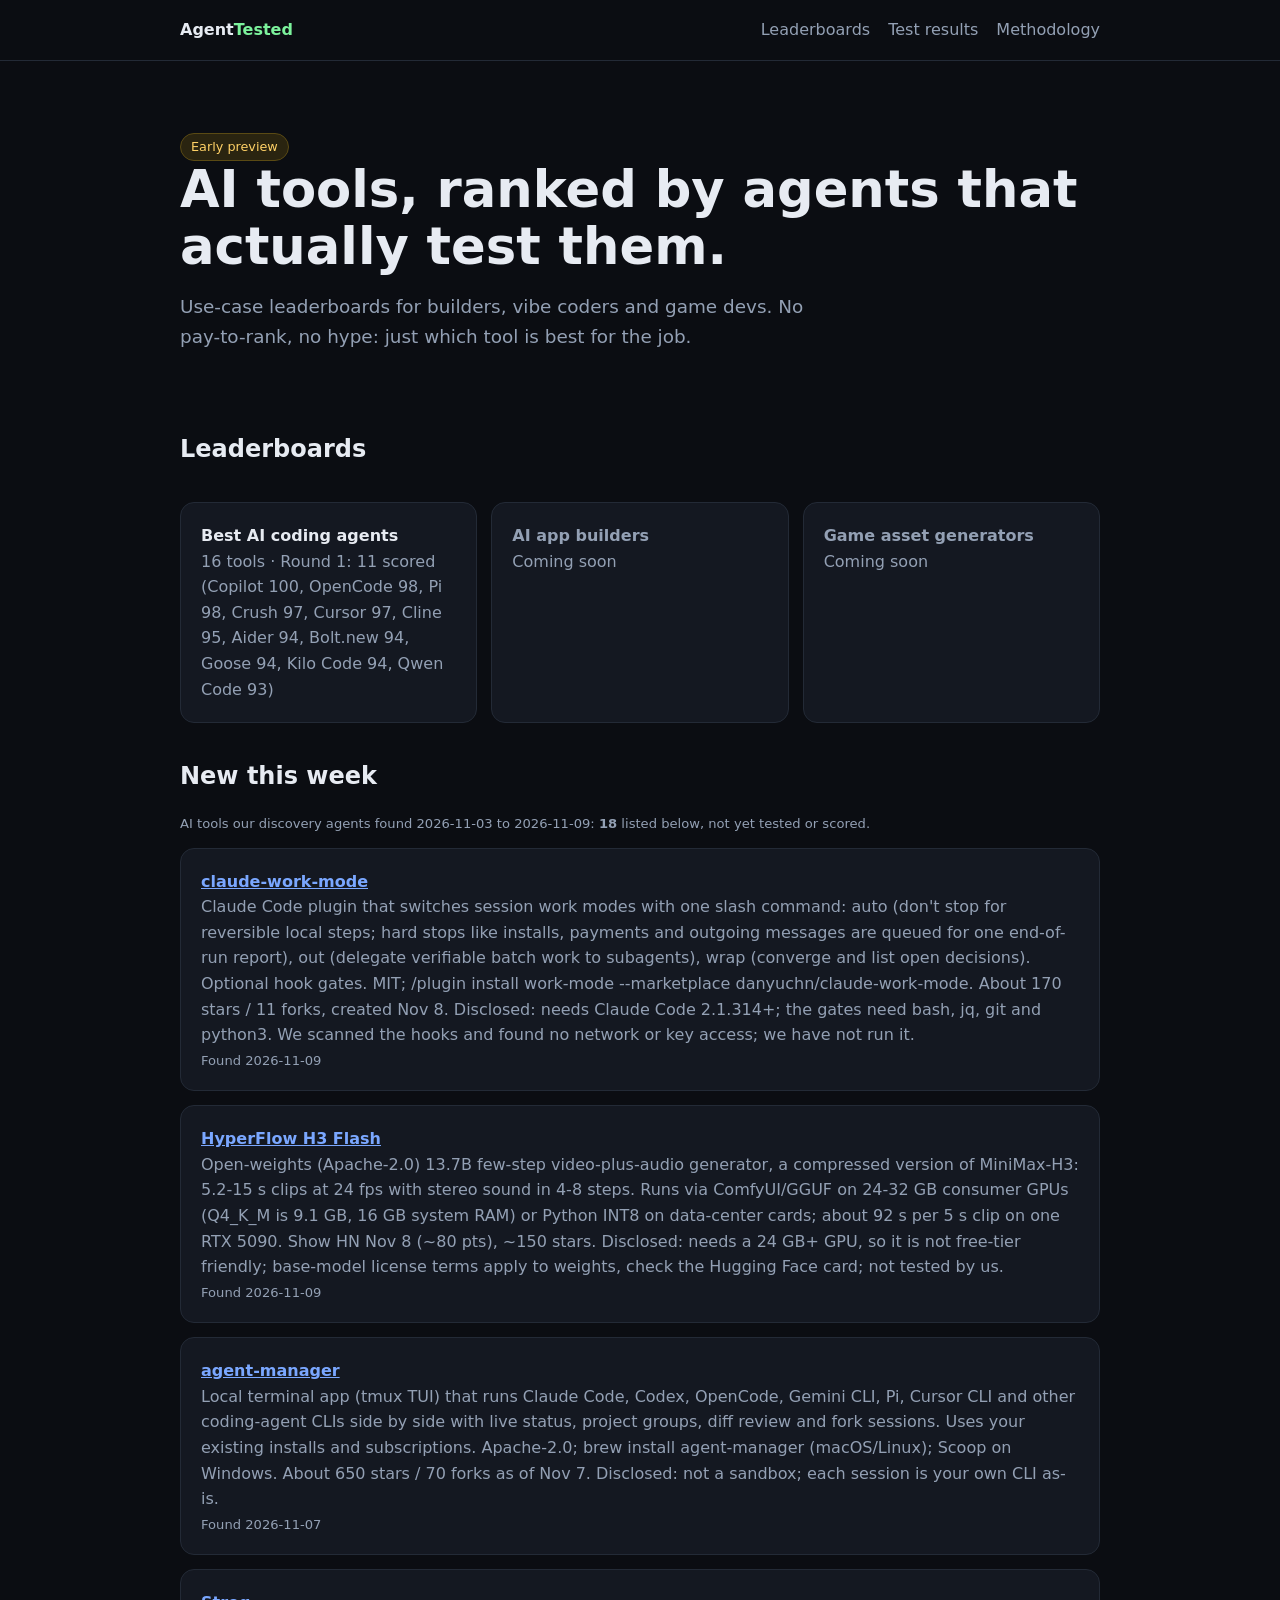
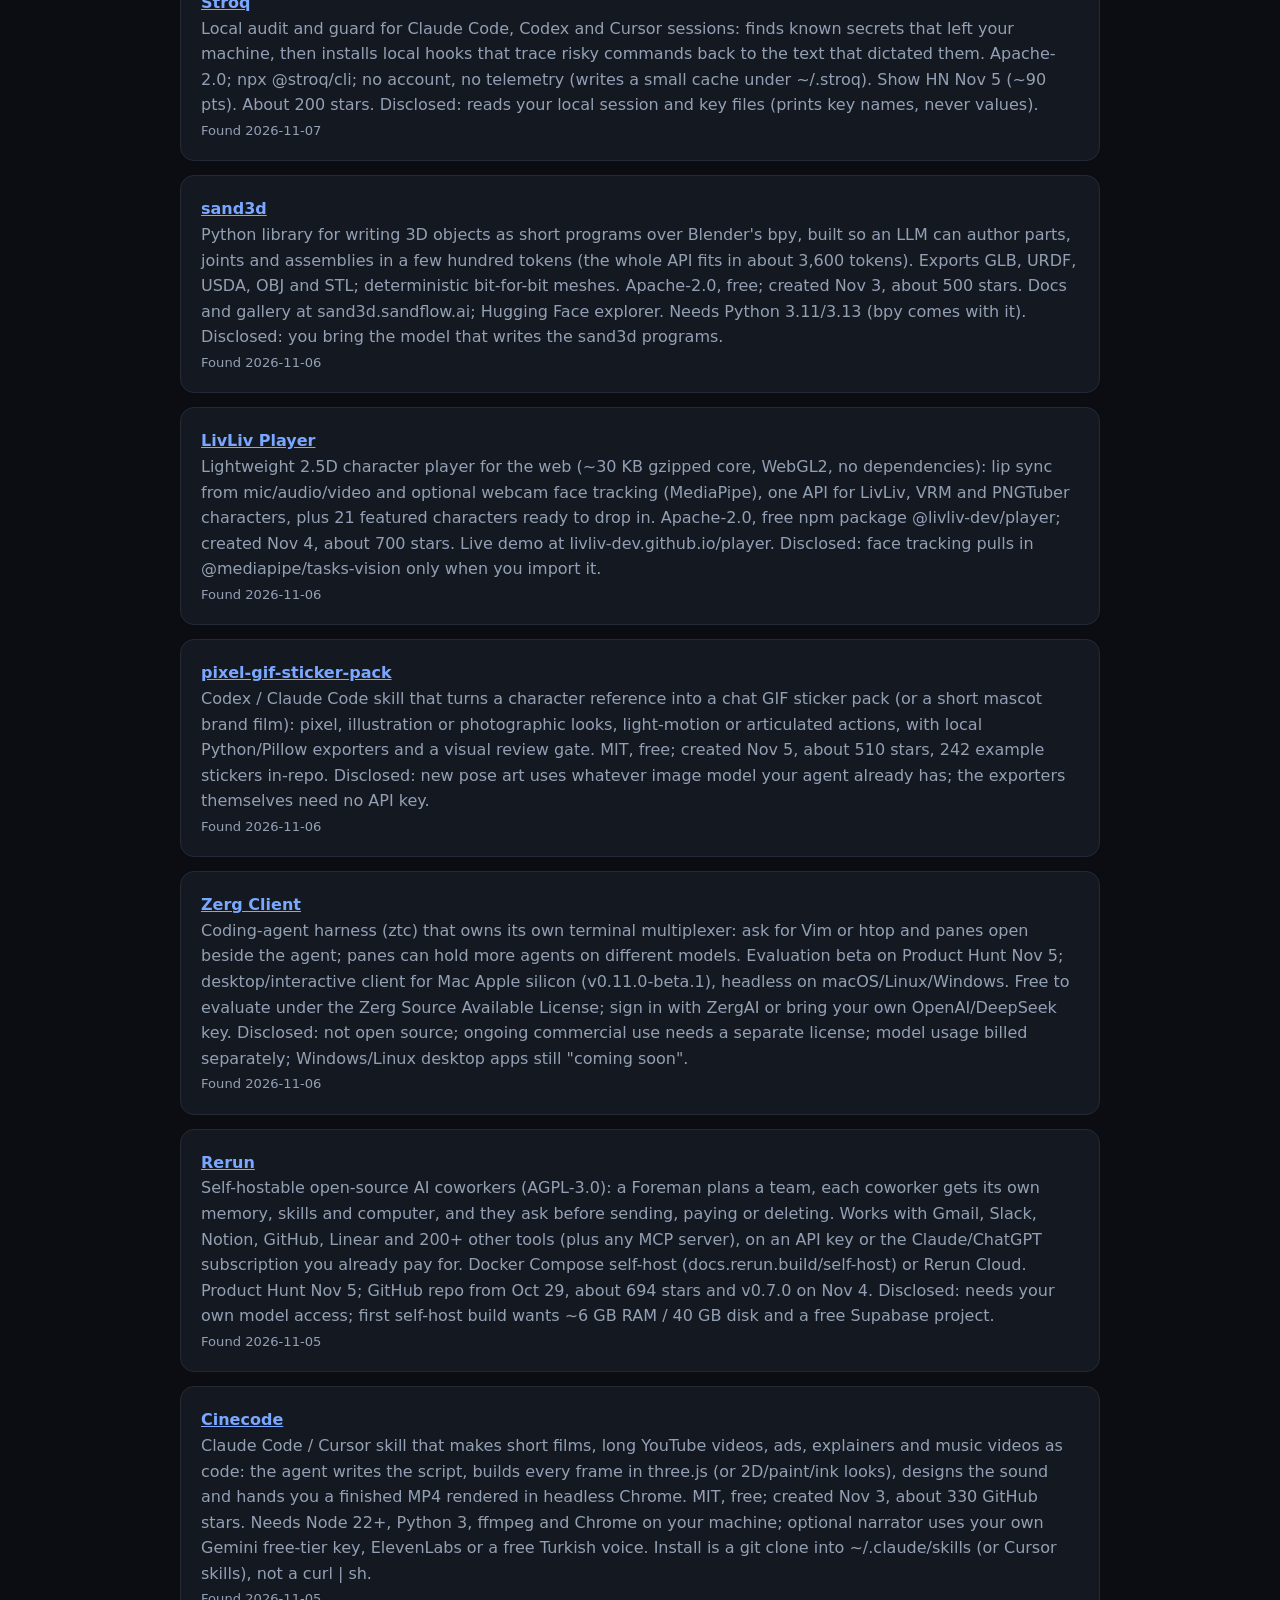
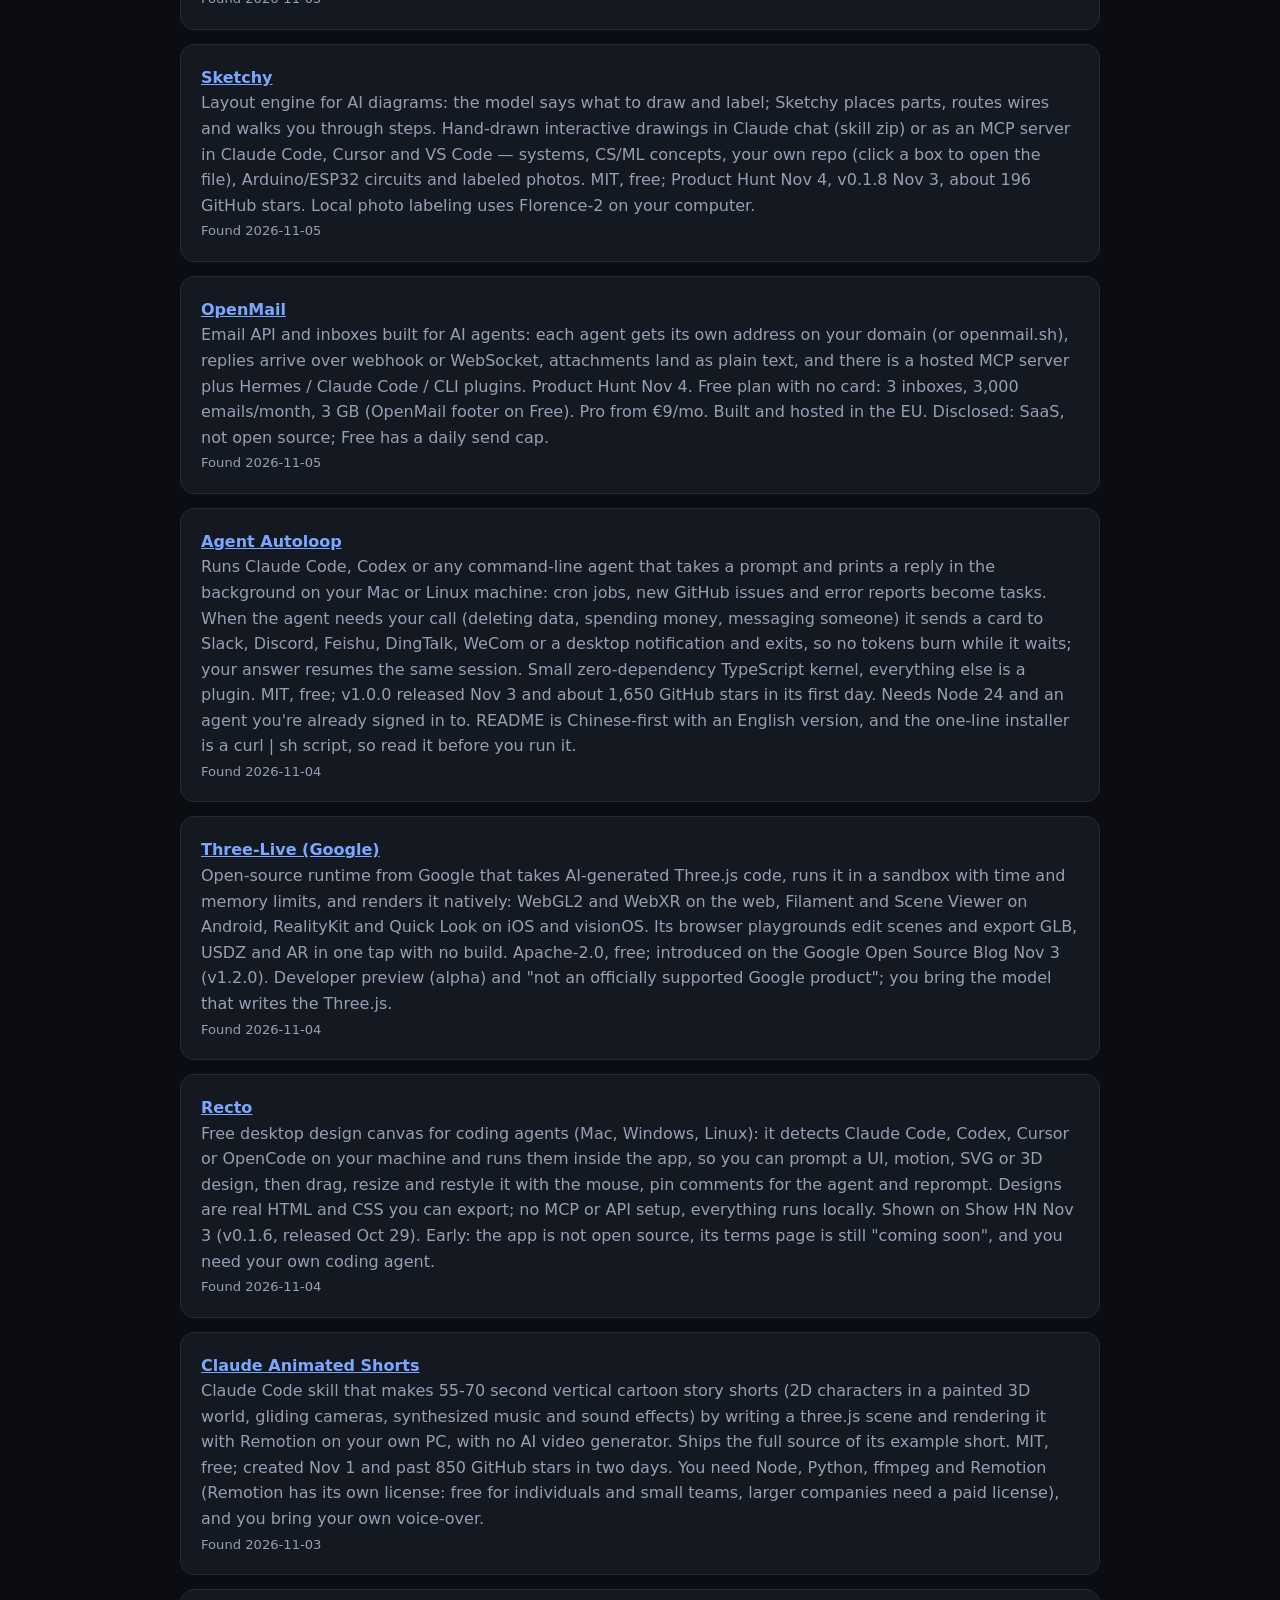
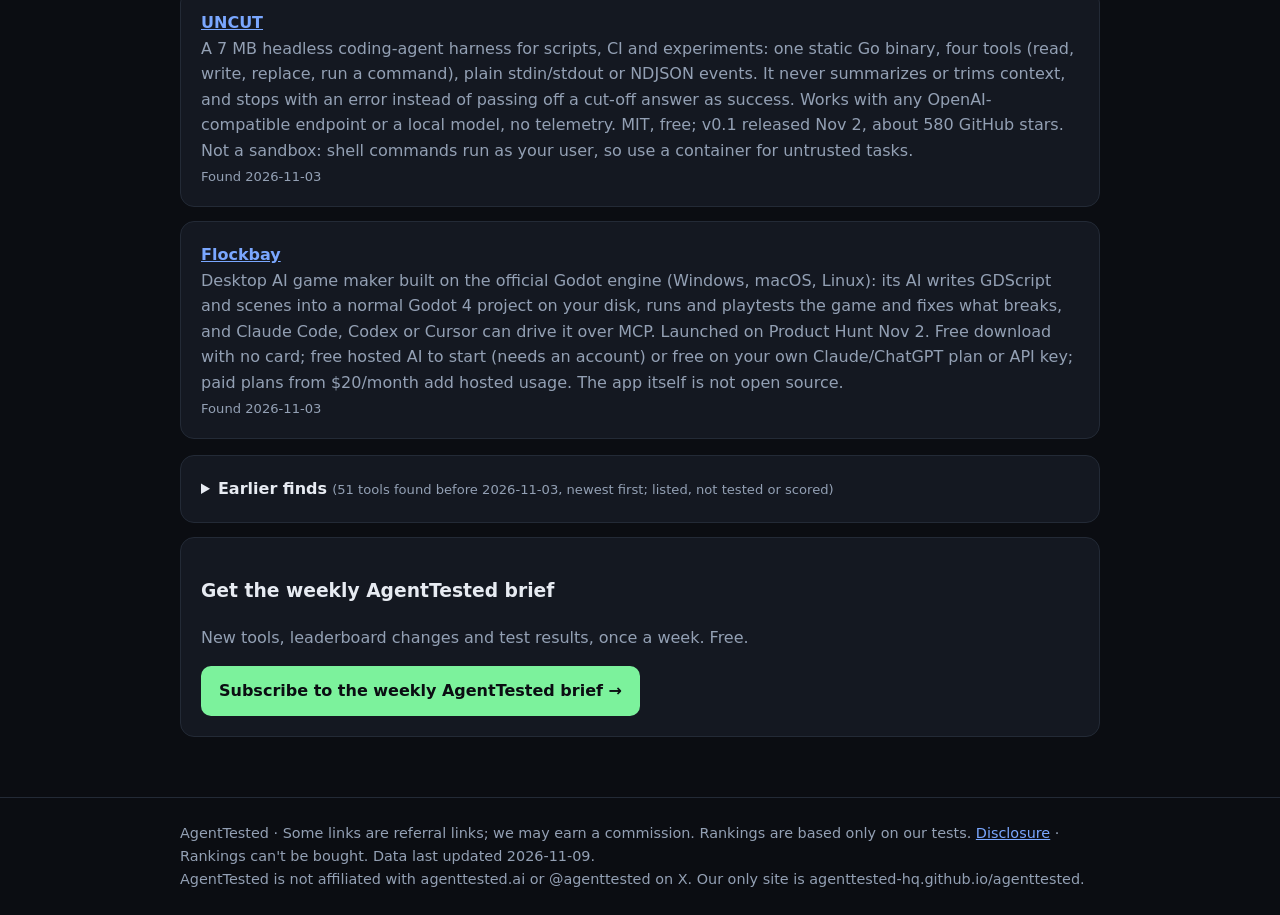
==== commit 705e6f19: "Add claude-work-mode and HyperFlow H3 Flash, log Nov 9 Gemini attempt, clarify blocked-streak wordin" ====
--- a/index.html
+++ b/index.html
@@ -4,8 +4,8 @@
 <a class="card" href="leaderboard.html" style="text-decoration:none;color:inherit"><b>Best AI coding agents</b><div class="mut">16 tools · Round 1: 11 scored (Copilot 100, OpenCode 98, Pi 98, Crush 97, Cursor 97, Cline 95, Aider 94, Bolt.new 94, Goose 94, Kilo Code 94, Qwen Code 93)</div></a>
 <div class="card mut"><b>AI app builders</b><div>Coming soon</div></div>
 <div class="card mut"><b>Game asset generators</b><div>Coming soon</div></div></div>
-<h2>New this week</h2><p class="mut sm" id="nwblurb">AI tools our discovery agents found 2026-11-01 to 2026-11-07: <b>19</b> listed below, not yet tested or scored.</p><div id="new"><div class="card"><a href="https://github.com/wainmann/agent-manager" rel="noopener" target="_blank"><b>agent-manager</b></a><div class="mut">Local terminal app (tmux TUI) that runs Claude Code, Codex, OpenCode, Gemini CLI, Pi, Cursor CLI and other coding-agent CLIs side by side with live status, project groups, diff review and fork sessions. Uses your existing installs and subscriptions. Apache-2.0; brew install agent-manager (macOS/Linux); Scoop on Windows. About 650 stars / 70 forks as of Nov 7. Disclosed: not a sandbox; each session is your own CLI as-is.</div><div class="mut sm">Found 2026-11-07</div></div><div class="card"><a href="https://github.com/AGGIB/Stroq" rel="noopener" target="_blank"><b>Stroq</b></a><div class="mut">Local audit and guard for Claude Code, Codex and Cursor sessions: finds known secrets that left your machine, then installs local hooks that trace risky commands back to the text that dictated them. Apache-2.0; npx @stroq/cli; no account, no telemetry (writes a small cache under ~/.stroq). Show HN Nov 5 (~90 pts). About 200 stars. Disclosed: reads your local session and key files (prints key names, never values).</div><div class="mut sm">Found 2026-11-07</div></div><div class="card"><a href="https://github.com/Sandflow-ai/sand3d" rel="noopener" target="_blank"><b>sand3d</b></a><div class="mut">Python library for writing 3D objects as short programs over Blender&#x27;s bpy, built so an LLM can author parts, joints and assemblies in a few hundred tokens (the whole API fits in about 3,600 tokens). Exports GLB, URDF, USDA, OBJ and STL; deterministic bit-for-bit meshes. Apache-2.0, free; created Nov 3, about 500 stars. Docs and gallery at sand3d.sandflow.ai; Hugging Face explorer. Needs Python 3.11/3.13 (bpy comes with it). Disclosed: you bring the model that writes the sand3d programs.</div><div class="mut sm">Found 2026-11-06</div></div><div class="card"><a href="https://github.com/livliv-dev/player" rel="noopener" target="_blank"><b>LivLiv Player</b></a><div class="mut">Lightweight 2.5D character player for the web (~30 KB gzipped core, WebGL2, no dependencies): lip sync from mic/audio/video and optional webcam face tracking (MediaPipe), one API for LivLiv, VRM and PNGTuber characters, plus 21 featured characters ready to drop in. Apache-2.0, free npm package @livliv-dev/player; created Nov 4, about 700 stars. Live demo at livliv-dev.github.io/player. Disclosed: face tracking pulls in @mediapipe/tasks-vision only when you import it.</div><div class="mut sm">Found 2026-11-06</div></div><div class="card"><a href="https://github.com/WoYun520/pixel-gif-sticker-pack" rel="noopener" target="_blank"><b>pixel-gif-sticker-pack</b></a><div class="mut">Codex / Claude Code skill that turns a character reference into a chat GIF sticker pack (or a short mascot brand film): pixel, illustration or photographic looks, light-motion or articulated actions, with local Python/Pillow exporters and a visual review gate. MIT, free; created Nov 5, about 510 stars, 242 example stickers in-repo. Disclosed: new pose art uses whatever image model your agent already has; the exporters themselves need no API key.</div><div class="mut sm">Found 2026-11-06</div></div><div class="card"><a href="https://zergai.com/ztc" rel="noopener" target="_blank"><b>Zerg Client</b></a><div class="mut">Coding-agent harness (ztc) that owns its own terminal multiplexer: ask for Vim or htop and panes open beside the agent; panes can hold more agents on different models. Evaluation beta on Product Hunt Nov 5; desktop/interactive client for Mac Apple silicon (v0.11.0-beta.1), headless on macOS/Linux/Windows. Free to evaluate under the Zerg Source Available License; sign in with ZergAI or bring your own OpenAI/DeepSeek key. Disclosed: not open source; ongoing commercial use needs a separate license; model usage billed separately; Windows/Linux desktop apps still &quot;coming soon&quot;.</div><div class="mut sm">Found 2026-11-06</div></div><div class="card"><a href="https://github.com/rerun-build/rerun" rel="noopener" target="_blank"><b>Rerun</b></a><div class="mut">Self-hostable open-source AI coworkers (AGPL-3.0): a Foreman plans a team, each coworker gets its own memory, skills and computer, and they ask before sending, paying or deleting. Works with Gmail, Slack, Notion, GitHub, Linear and 200+ other tools (plus any MCP server), on an API key or the Claude/ChatGPT subscription you already pay for. Docker Compose self-host (docs.rerun.build/self-host) or Rerun Cloud. Product Hunt Nov 5; GitHub repo from Oct 29, about 694 stars and v0.7.0 on Nov 4. Disclosed: needs your own model access; first self-host build wants ~6 GB RAM / 40 GB disk and a free Supabase project.</div><div class="mut sm">Found 2026-11-05</div></div><div class="card"><a href="https://github.com/sarpstar/cinecode" rel="noopener" target="_blank"><b>Cinecode</b></a><div class="mut">Claude Code / Cursor skill that makes short films, long YouTube videos, ads, explainers and music videos as code: the agent writes the script, builds every frame in three.js (or 2D/paint/ink looks), designs the sound and hands you a finished MP4 rendered in headless Chrome. MIT, free; created Nov 3, about 330 GitHub stars. Needs Node 22+, Python 3, ffmpeg and Chrome on your machine; optional narrator uses your own Gemini free-tier key, ElevenLabs or a free Turkish voice. Install is a git clone into ~/.claude/skills (or Cursor skills), not a curl | sh.</div><div class="mut sm">Found 2026-11-05</div></div><div class="card"><a href="https://github.com/ddkbs/sketchy" rel="noopener" target="_blank"><b>Sketchy</b></a><div class="mut">Layout engine for AI diagrams: the model says what to draw and label; Sketchy places parts, routes wires and walks you through steps. Hand-drawn interactive drawings in Claude chat (skill zip) or as an MCP server in Claude Code, Cursor and VS Code — systems, CS/ML concepts, your own repo (click a box to open the file), Arduino/ESP32 circuits and labeled photos. MIT, free; Product Hunt Nov 4, v0.1.8 Nov 3, about 196 GitHub stars. Local photo labeling uses Florence-2 on your computer.</div><div class="mut sm">Found 2026-11-05</div></div><div class="card"><a href="https://openmail.sh" rel="noopener" target="_blank"><b>OpenMail</b></a><div class="mut">Email API and inboxes built for AI agents: each agent gets its own address on your domain (or openmail.sh), replies arrive over webhook or WebSocket, attachments land as plain text, and there is a hosted MCP server plus Hermes / Claude Code / CLI plugins. Product Hunt Nov 4. Free plan with no card: 3 inboxes, 3,000 emails/month, 3 GB (OpenMail footer on Free). Pro from €9/mo. Built and hosted in the EU. Disclosed: SaaS, not open source; Free has a daily send cap.</div><div class="mut sm">Found 2026-11-05</div></div><div class="card"><a href="https://github.com/KKKKhazix/agent-autoloop" rel="noopener" target="_blank"><b>Agent Autoloop</b></a><div class="mut">Runs Claude Code, Codex or any command-line agent that takes a prompt and prints a reply in the background on your Mac or Linux machine: cron jobs, new GitHub issues and error reports become tasks. When the agent needs your call (deleting data, spending money, messaging someone) it sends a card to Slack, Discord, Feishu, DingTalk, WeCom or a desktop notification and exits, so no tokens burn while it waits; your answer resumes the same session. Small zero-dependency TypeScript kernel, everything else is a plugin. MIT, free; v1.0.0 released Nov 3 and about 1,650 GitHub stars in its first day. Needs Node 24 and an agent you&#x27;re already signed in to. README is Chinese-first with an English version, and the one-line installer is a curl | sh script, so read it before you run it.</div><div class="mut sm">Found 2026-11-04</div></div><div class="card"><a href="https://github.com/google/three-live" rel="noopener" target="_blank"><b>Three-Live (Google)</b></a><div class="mut">Open-source runtime from Google that takes AI-generated Three.js code, runs it in a sandbox with time and memory limits, and renders it natively: WebGL2 and WebXR on the web, Filament and Scene Viewer on Android, RealityKit and Quick Look on iOS and visionOS. Its browser playgrounds edit scenes and export GLB, USDZ and AR in one tap with no build. Apache-2.0, free; introduced on the Google Open Source Blog Nov 3 (v1.2.0). Developer preview (alpha) and &quot;not an officially supported Google product&quot;; you bring the model that writes the Three.js.</div><div class="mut sm">Found 2026-11-04</div></div><div class="card"><a href="https://recto.design" rel="noopener" target="_blank"><b>Recto</b></a><div class="mut">Free desktop design canvas for coding agents (Mac, Windows, Linux): it detects Claude Code, Codex, Cursor or OpenCode on your machine and runs them inside the app, so you can prompt a UI, motion, SVG or 3D design, then drag, resize and restyle it with the mouse, pin comments for the agent and reprompt. Designs are real HTML and CSS you can export; no MCP or API setup, everything runs locally. Shown on Show HN Nov 3 (v0.1.6, released Oct 29). Early: the app is not open source, its terms page is still &quot;coming soon&quot;, and you need your own coding agent.</div><div class="mut sm">Found 2026-11-04</div></div><div class="card"><a href="https://github.com/mromidev/claude-animated-shorts" rel="noopener" target="_blank"><b>Claude Animated Shorts</b></a><div class="mut">Claude Code skill that makes 55-70 second vertical cartoon story shorts (2D characters in a painted 3D world, gliding cameras, synthesized music and sound effects) by writing a three.js scene and rendering it with Remotion on your own PC, with no AI video generator. Ships the full source of its example short. MIT, free; created Nov 1 and past 850 GitHub stars in two days. You need Node, Python, ffmpeg and Remotion (Remotion has its own license: free for individuals and small teams, larger companies need a paid license), and you bring your own voice-over.</div><div class="mut sm">Found 2026-11-03</div></div><div class="card"><a href="https://github.com/Balanov/uncut" rel="noopener" target="_blank"><b>UNCUT</b></a><div class="mut">A 7 MB headless coding-agent harness for scripts, CI and experiments: one static Go binary, four tools (read, write, replace, run a command), plain stdin/stdout or NDJSON events. It never summarizes or trims context, and stops with an error instead of passing off a cut-off answer as success. Works with any OpenAI-compatible endpoint or a local model, no telemetry. MIT, free; v0.1 released Nov 2, about 580 GitHub stars. Not a sandbox: shell commands run as your user, so use a container for untrusted tasks.</div><div class="mut sm">Found 2026-11-03</div></div><div class="card"><a href="https://flockbay.com/" rel="noopener" target="_blank"><b>Flockbay</b></a><div class="mut">Desktop AI game maker built on the official Godot engine (Windows, macOS, Linux): its AI writes GDScript and scenes into a normal Godot 4 project on your disk, runs and playtests the game and fixes what breaks, and Claude Code, Codex or Cursor can drive it over MCP. Launched on Product Hunt Nov 2. Free download with no card; free hosted AI to start (needs an account) or free on your own Claude/ChatGPT plan or API key; paid plans from $20/month add hosted usage. The app itself is not open source.</div><div class="mut sm">Found 2026-11-03</div></div><div class="card"><a href="https://github.com/patch-gg/pixelfx" rel="noopener" target="_blank"><b>pixelfx (patch.gg)</b></a><div class="mut">244 pixel-art effects and animations for games (fire, explosions, magic, weather, UI, pickups, critters), each a small piece of code: play them in the browser gallery, recolor and mirror them, drop them into a browser game or export sprite sheets for Godot, Unity or any engine. Ships a Claude Code skill that drafts, renders, looks at and refines new effects. MIT, free; open-sourced Oct 30 and past 3,000 GitHub stars in two days. Live gallery at patch-gg.github.io/pixelfx.</div><div class="mut sm">Found 2026-11-02</div></div><div class="card"><a href="https://github.com/caru-ini/stack-diagram" rel="noopener" target="_blank"><b>stack-diagram</b></a><div class="mut">Agent skill for Claude Code, Codex, Cursor and other skills-compatible agents: describe your stack in one sentence and get an architecture diagram with the official vendor logos, as a single HTML file, PNG or React component. MIT, free, no account; it fetches logos from public icon libraries. It offers to post your diagram to a public gallery, but only if you say yes. Released Nov 1, 760+ stars in its first day.</div><div class="mut sm">Found 2026-11-02</div></div><div class="card"><a href="https://github.com/elvarofficial/teardown" rel="noopener" target="_blank"><b>teardown</b></a><div class="mut">Claude Code skill that turns any machine into an interactive 3D simulator you can take apart: ask how an engine, watch or excavator arm works and it builds one offline three.js page with live readouts and a guided tour, plus optional 60 fps video export. MIT, free skill (needs Node 20+; ffmpeg for video). Three example machines included. Created Oct 30, 1,000+ stars.</div><div class="mut sm">Found 2026-11-02</div></div></div>
-<!--earlier--><details class="card" id="earlier"><summary><b>Earlier finds</b> <span class="mut sm">(48 tools found before 2026-11-01, newest first; listed, not tested or scored)</span></summary><ul class="mut"><li><a href="https://github.com/lovisdotio/video-to-game" rel="noopener" target="_blank">Video to Game (fal)</a> <span class="sm">(2026-10-30)</span>: Agent skill (Claude Code, Codex, Cursor, Gemini) that turns a short AI-generated gameplay video into a playable single-file Three.js browser game: it studies…</li><li><a href="https://github.com/jmanico/grim-prompter" rel="noopener" target="_blank">Grim Prompter (Jim Manico)</a> <span class="sm">(2026-10-30)</span>: Threat modeling for AI coding agents from a well-known app-security trainer: run /threat-model in Claude Code or $threat-model in Codex for a read-only review…</li><li><a href="https://github.com/lonthq/overtone-captions" rel="noopener" target="_blank">Overtone captions</a> <span class="sm">(2026-10-30)</span>: Caption files that re-cut themselves for 16:9 and 9:16 video, with a CLI and a video.js plugin.</li><li><a href="https://github.com/haydenschmitty/floorplan" rel="noopener" target="_blank">Floorplan</a> <span class="sm">(2026-10-29)</span>: Claude Code / Codex plugin that reads your codebase and draws an interactive, plain-English map of every part, file and web request, then shows which parts the…</li><li><a href="https://github.com/MiniMax-AI/mcode-stack" rel="noopener" target="_blank">MCode Stack (MiniMax)</a> <span class="sm">(2026-10-29)</span>: The MiniMax Code team&#x27;s own open-sourced workflows: 17 SKILL.md skills and checklists (independent review, subagent-split check, long-session check, small PRs,…</li><li><a href="https://github.com/rudderlabs/devbox" rel="noopener" target="_blank">DevBox (RudderStack)</a> <span class="sm">(2026-10-29)</span>: Self-hosted autonomous engineering harness: hand it a ticket (CLI or Linear) and it plans, codes, runs tests, reviews its own diff and opens a draft PR, one…</li><li><a href="https://oursilly.games" rel="noopener" target="_blank">Our Silly Games</a> <span class="sm">(2026-10-28)</span>: Make a browser game by chatting with Claude Code or Codex, then publish it with free hosting, realtime multiplayer and leaderboards.</li><li><a href="https://github.com/patch-gg/trompe" rel="noopener" target="_blank">trompe + anymove (patch.gg)</a> <span class="sm">(2026-10-28)</span>: Two Apache-2.0 game-art pipelines from patch.gg: trompe textures a whole gray-box game level with image models (glTF out), and anymove…</li><li><a href="https://github.com/NyxFoundation/nyxis" rel="noopener" target="_blank">Nyxis</a> <span class="sm">(2026-10-28)</span>: Lean backend framework for apps written by AI agents: you write and approve Cedar authorization policies, the agent writes handlers, and every build checks a…</li><li><a href="https://hob.chat/" rel="noopener" target="_blank">Hob</a> <span class="sm">(2026-10-27)</span>: Free, open-source (MIT) desktop app that runs open-weight models like Gemma and gpt-oss on your own computer, as an offline, private alternative to Claude and…</li><li><a href="https://github.com/deepfounder-ai/desigma" rel="noopener" target="_blank">desigma</a> <span class="sm">(2026-10-27)</span>: Free, open-source (MIT/Apache-2.0), offline Figma alternative written in Rust, with a local MCP server so coding agents can inspect designs, edit them and…</li><li><a href="https://github.com/yaojingang/GEOInflow" rel="noopener" target="_blank">GEOInflow</a> <span class="sm">(2026-10-27)</span>: Self-hosted analytics (MIT) that shows which AI crawlers and AI search engines visit your site, which pages they request or miss, and what traffic AI search…</li><li><a href="https://corgi.computer/" rel="noopener" target="_blank">Corgi</a> <span class="sm">(2026-10-26)</span>: Terminal multiplexer for humans and coding agents (Claude Code, Codex, Pi, OpenCode): shows which agent is working or needs you, keeps sessions running like…</li><li><a href="https://winnin.github.io/farol/" rel="noopener" target="_blank">Farol</a> <span class="sm">(2026-10-26)</span>: Free, open-source CLI and GitHub Action that maps the risk of a pull request after AI review: riskiest files, what they reach, diff coverage and contract…</li><li><a href="https://agentvalley.app" rel="noopener" target="_blank">AgentValley</a> <span class="sm">(2026-10-26)</span>: Free macOS notch app that shows every Claude Code session and sub-agent at a glance (model, working or waiting on you), each with a pixel programmer.</li><li><a href="https://github.com/t3dotgg/tstack" rel="noopener" target="_blank">tstack (Theo / t3dotgg)</a> <span class="sm">(2026-10-26)</span>: Theo&#x27;s everyday agent skills for Claude Code and Codex: full-send PR flow, multi-model &#x27;council&#x27; review, babysit-PR through CI, take over someone else&#x27;s PR.</li><li><a href="https://github.com/morganlinton/BeautifulRust" rel="noopener" target="_blank">BeautifulRust</a> <span class="sm">(2026-10-26)</span>: Claude Code plugin that teaches Claude to write idiomatic, robust Rust.</li><li><a href="https://github.com/songjianyang/xss-audit" rel="noopener" target="_blank">xss-audit skill</a> <span class="sm">(2026-10-26)</span>: Agent skill that runs a 14-layer static XSS audit on React, TypeScript and JavaScript projects.</li><li><a href="https://halv.ai" rel="noopener" target="_blank">Halv</a> <span class="sm">(2026-10-23)</span>: Desktop workspace that runs Claude Code, Codex, Kimi and GLM side by side on the plans you already pay for, with a local proxy that trims context tokens and a…</li><li><a href="https://github.com/recursive-oss/rec" rel="noopener" target="_blank">Recursive Flint + rec</a> <span class="sm">(2026-10-23)</span>: Flint is a local coding model from Recursive with open weights on Hugging Face (Apache-2.0); rec is its Apache-2.0 inference engine with ready-made launchers…</li><li><a href="https://github.com/rossark0/rossark-motion-skill" rel="noopener" target="_blank">Rossark Motion skill</a> <span class="sm">(2026-10-23)</span>: Claude Code skill that turns any SVG drawing into a smooth 60 fps animation (breathing, blinking, full-body acting, whole scenes) in React Native and SwiftUI.</li><li><a href="https://github.com/wesbos/3d-model-anything" rel="noopener" target="_blank">3D Model Anything (Wes Bos)</a> <span class="sm">(2026-10-23)</span>: iPhone LiDAR + photo capture app, a Three.js viewer and a scan-to-threejs agent skill that guides a coding agent through rebuilding a real room as an editable…</li><li><a href="https://github.com/omnara-ai/omnara" rel="noopener" target="_blank">Omnara</a> <span class="sm">(2026-10-22)</span>: Open-source, self-hostable server for durable agents: create an agent with an API call and Omnara runs the loop, sandboxes, secrets and permissions, with state…</li><li><a href="https://github.com/dominikmartn/harp" rel="noopener" target="_blank">Harp</a> <span class="sm">(2026-10-22)</span>: Unofficial fork of the Warp terminal with a sidebar for running many Claude Code and Codex sessions side by side: shows which agent is working, waiting for you…</li><li><a href="https://github.com/vercel-labs/durable-harness" rel="noopener" target="_blank">durable-harness (Vercel)</a> <span class="sm">(2026-10-22)</span>: Runs Claude Code, Codex, OpenCode, Pi or your own coding agent as a durable session that logs every model and tool call and resumes after crashes or timeouts.</li><li><a href="https://www.band.ai" rel="noopener" target="_blank">BAND for Developers</a> <span class="sm">(2026-10-22)</span>: Shared chat rooms where coding agents and people collaborate, with governance over how agents talk to each other.</li><li><a href="https://getsupercmo.ai" rel="noopener" target="_blank">SuperCMO AI</a> <span class="sm">(2026-10-22)</span>: Open-source agent skills that turn Claude Code, Cursor or Codex into a marketing team for your product: learns your brand, studies competitor ads, writes copy…</li><li><a href="https://getopposable.com" rel="noopener" target="_blank">Opposable</a> <span class="sm">(2026-10-22)</span>: Free Android app that lets Claude, ChatGPT or Codex operate your phone&#x27;s apps, with an on-device 2B screen model (GUI-Owl 1.5, 1.5 GB download) as an offline…</li><li><a href="https://reticle.sh" rel="noopener" target="_blank">Reticle</a> <span class="sm">(2026-10-21)</span>: Makes your coding agent verify its own work: drives the running app, reads network calls, state and console, and returns pass/fail/cannot tell with the…</li><li><a href="https://fx0.vercel.dev" rel="noopener" target="_blank">fx0 (Vercel)</a> <span class="sm">(2026-10-21)</span>: Vercel&#x27;s open-source design agent: describe a page and it writes one HTML file, built on the durable libfx agent loop.</li><li><a href="https://nimbalyst.com/wiki" rel="noopener" target="_blank">Nimbalyst Wiki</a> <span class="sm">(2026-10-21)</span>: A local markdown wiki your coding agents write and keep updated (decisions, open questions, the big picture).</li><li><a href="https://mcpcensus.com" rel="noopener" target="_blank">MCP Census</a> <span class="sm">(2026-10-21)</span>: Checks public evidence for an MCP server before you install it and returns PASS / REVIEW / BLOCK / UNKNOWN (a first gate, not a malware scan).</li><li><a href="https://trypando.ai" rel="noopener" target="_blank">Pando</a> <span class="sm">(2026-10-21)</span>: Self-hosted platform to deploy and share apps your team builds with AI, each behind access control from the start.</li><li><a href="https://triage.chodeberg.com" rel="noopener" target="_blank">Triage by Chodeberg</a> <span class="sm">(2026-10-21)</span>: Users file bug reports from their AI assistant into a live copy of your CLI/TUI/Linux app; Triage replays each on a clean machine and only forwards the ones…</li><li><a href="https://github.com/DECRUX9812/hermes-plugin-gameforge" rel="noopener" target="_blank">Hermes GameForge</a> <span class="sm">(2026-10-21)</span>: Game-dev plugin for the Hermes agent: generates SFX, music, NPC voices, sprites, tilesets and low-poly 3D models offline, scaffolds web/Godot/Unity builds and…</li><li><a href="https://buddylist.dev" rel="noopener" target="_blank">buddylist</a> <span class="sm">(2026-10-20)</span>: Free desktop app (Mac, Windows, Linux) that puts Claude Code, Codex, Gemini and OpenCode in an MSN-style buddy list: group chats, separate Git worktrees, diffs…</li><li><a href="https://craig-cli.com" rel="noopener" target="_blank">Craig</a> <span class="sm">(2026-10-20)</span>: Free, open-source (MIT) terminal UI that runs Claude Code, Codex and Cursor agents in parallel, each task in its own Git worktree, from task to PR.</li><li><a href="https://www.quorus.dev" rel="noopener" target="_blank">Quorus</a> <span class="sm">(2026-10-20)</span>: Free, open-source (MIT) local relay where Claude Code, Codex and OpenCode agents join one room over MCP, fix in their own worktrees and review each other&#x27;s…</li><li><a href="https://github.com/harukikuri/spotnote" rel="noopener" target="_blank">Spotnote</a> <span class="sm">(2026-10-20)</span>: Free, open-source (MIT) Vite plugin: click any element in your running app, write what should change, and hand your coding agent the exact file, line and…</li><li><a href="https://github.com/gojko/lights-on-software-factory" rel="noopener" target="_blank">Lights-on software factory</a> <span class="sm">(2026-10-20)</span>: Free, open-source (MIT) boilerplate for running Claude Code as a &#x27;software factory&#x27;: sandbox container, deterministic command regulator, linter hooks and a…</li><li><a href="https://github.com/parthh01/sphinx" rel="noopener" target="_blank">Sphinx</a> <span class="sm">(2026-10-19)</span>: Free, open-source (MIT) git hook for agent-assisted coding: before you push, it quizzes you on what your AI agent&#x27;s changes actually do.</li><li><a href="https://github.com/finereli/whatsapp-mcp" rel="noopener" target="_blank">WhatsApp MCP (Cloudflare)</a> <span class="sm">(2026-10-19)</span>: Open-source (MIT), read-only MCP server that lets your AI agent search and read your own WhatsApp messages; runs on Cloudflare Workers&#x27; free tier.</li><li><a href="https://llmspeed.dev" rel="noopener" target="_blank">llmspeed</a> <span class="sm">(2026-10-19)</span>: Free, open-source web tool that simulates how fast a local LLM would run (tokens/sec, time to first token) on a given GPU or Mac before you buy hardware.</li><li><a href="https://withhuman.ai" rel="noopener" target="_blank">withHuman</a> <span class="sm">(2026-10-16)</span>: Open-source human approval layer for AI agents (Claude Code, Codex, LangGraph and more).</li><li><a href="https://navige.ai" rel="noopener" target="_blank">Navige</a> <span class="sm">(2026-10-16)</span>: Sits between agents and paid models/tools to cut runaway spend (routing, cache, loop guards).</li><li><a href="https://tiden.ai" rel="noopener" target="_blank">Tiden</a> <span class="sm">(2026-10-16)</span>: Intent verification for coding agents (Claude Code, Cursor, Codex, Copilot).</li><li><a href="https://github.com/Graphicle-AI/graphicle" rel="noopener" target="_blank">Graphicle</a> <span class="sm">(2026-10-16)</span>: Local Rust code-graph + memory for coding agents (Claude Code, Codex, Cursor, MCP).</li><li><a href="https://openui.com" rel="noopener" target="_blank">OpenUI 1.0</a> <span class="sm">(2026-10-16)</span>: Open standard for generative UI (React/Vue/Svelte/Angular runtimes).</li></ul></details><!--/earlier-->
+<h2>New this week</h2><p class="mut sm" id="nwblurb">AI tools our discovery agents found 2026-11-03 to 2026-11-09: <b>18</b> listed below, not yet tested or scored.</p><div id="new"><div class="card"><a href="https://github.com/danyuchn/claude-work-mode" rel="noopener" target="_blank"><b>claude-work-mode</b></a><div class="mut">Claude Code plugin that switches session work modes with one slash command: auto (don&#x27;t stop for reversible local steps; hard stops like installs, payments and outgoing messages are queued for one end-of-run report), out (delegate verifiable batch work to subagents), wrap (converge and list open decisions). Optional hook gates. MIT; /plugin install work-mode --marketplace danyuchn/claude-work-mode. About 170 stars / 11 forks, created Nov 8. Disclosed: needs Claude Code 2.1.314+; the gates need bash, jq, git and python3. We scanned the hooks and found no network or key access; we have not run it.</div><div class="mut sm">Found 2026-11-09</div></div><div class="card"><a href="https://github.com/Video-Rebirth/hyperflow-h3-flash" rel="noopener" target="_blank"><b>HyperFlow H3 Flash</b></a><div class="mut">Open-weights (Apache-2.0) 13.7B few-step video-plus-audio generator, a compressed version of MiniMax-H3: 5.2-15 s clips at 24 fps with stereo sound in 4-8 steps. Runs via ComfyUI/GGUF on 24-32 GB consumer GPUs (Q4_K_M is 9.1 GB, 16 GB system RAM) or Python INT8 on data-center cards; about 92 s per 5 s clip on one RTX 5090. Show HN Nov 8 (~80 pts), ~150 stars. Disclosed: needs a 24 GB+ GPU, so it is not free-tier friendly; base-model license terms apply to weights, check the Hugging Face card; not tested by us.</div><div class="mut sm">Found 2026-11-09</div></div><div class="card"><a href="https://github.com/wainmann/agent-manager" rel="noopener" target="_blank"><b>agent-manager</b></a><div class="mut">Local terminal app (tmux TUI) that runs Claude Code, Codex, OpenCode, Gemini CLI, Pi, Cursor CLI and other coding-agent CLIs side by side with live status, project groups, diff review and fork sessions. Uses your existing installs and subscriptions. Apache-2.0; brew install agent-manager (macOS/Linux); Scoop on Windows. About 650 stars / 70 forks as of Nov 7. Disclosed: not a sandbox; each session is your own CLI as-is.</div><div class="mut sm">Found 2026-11-07</div></div><div class="card"><a href="https://github.com/AGGIB/Stroq" rel="noopener" target="_blank"><b>Stroq</b></a><div class="mut">Local audit and guard for Claude Code, Codex and Cursor sessions: finds known secrets that left your machine, then installs local hooks that trace risky commands back to the text that dictated them. Apache-2.0; npx @stroq/cli; no account, no telemetry (writes a small cache under ~/.stroq). Show HN Nov 5 (~90 pts). About 200 stars. Disclosed: reads your local session and key files (prints key names, never values).</div><div class="mut sm">Found 2026-11-07</div></div><div class="card"><a href="https://github.com/Sandflow-ai/sand3d" rel="noopener" target="_blank"><b>sand3d</b></a><div class="mut">Python library for writing 3D objects as short programs over Blender&#x27;s bpy, built so an LLM can author parts, joints and assemblies in a few hundred tokens (the whole API fits in about 3,600 tokens). Exports GLB, URDF, USDA, OBJ and STL; deterministic bit-for-bit meshes. Apache-2.0, free; created Nov 3, about 500 stars. Docs and gallery at sand3d.sandflow.ai; Hugging Face explorer. Needs Python 3.11/3.13 (bpy comes with it). Disclosed: you bring the model that writes the sand3d programs.</div><div class="mut sm">Found 2026-11-06</div></div><div class="card"><a href="https://github.com/livliv-dev/player" rel="noopener" target="_blank"><b>LivLiv Player</b></a><div class="mut">Lightweight 2.5D character player for the web (~30 KB gzipped core, WebGL2, no dependencies): lip sync from mic/audio/video and optional webcam face tracking (MediaPipe), one API for LivLiv, VRM and PNGTuber characters, plus 21 featured characters ready to drop in. Apache-2.0, free npm package @livliv-dev/player; created Nov 4, about 700 stars. Live demo at livliv-dev.github.io/player. Disclosed: face tracking pulls in @mediapipe/tasks-vision only when you import it.</div><div class="mut sm">Found 2026-11-06</div></div><div class="card"><a href="https://github.com/WoYun520/pixel-gif-sticker-pack" rel="noopener" target="_blank"><b>pixel-gif-sticker-pack</b></a><div class="mut">Codex / Claude Code skill that turns a character reference into a chat GIF sticker pack (or a short mascot brand film): pixel, illustration or photographic looks, light-motion or articulated actions, with local Python/Pillow exporters and a visual review gate. MIT, free; created Nov 5, about 510 stars, 242 example stickers in-repo. Disclosed: new pose art uses whatever image model your agent already has; the exporters themselves need no API key.</div><div class="mut sm">Found 2026-11-06</div></div><div class="card"><a href="https://zergai.com/ztc" rel="noopener" target="_blank"><b>Zerg Client</b></a><div class="mut">Coding-agent harness (ztc) that owns its own terminal multiplexer: ask for Vim or htop and panes open beside the agent; panes can hold more agents on different models. Evaluation beta on Product Hunt Nov 5; desktop/interactive client for Mac Apple silicon (v0.11.0-beta.1), headless on macOS/Linux/Windows. Free to evaluate under the Zerg Source Available License; sign in with ZergAI or bring your own OpenAI/DeepSeek key. Disclosed: not open source; ongoing commercial use needs a separate license; model usage billed separately; Windows/Linux desktop apps still &quot;coming soon&quot;.</div><div class="mut sm">Found 2026-11-06</div></div><div class="card"><a href="https://github.com/rerun-build/rerun" rel="noopener" target="_blank"><b>Rerun</b></a><div class="mut">Self-hostable open-source AI coworkers (AGPL-3.0): a Foreman plans a team, each coworker gets its own memory, skills and computer, and they ask before sending, paying or deleting. Works with Gmail, Slack, Notion, GitHub, Linear and 200+ other tools (plus any MCP server), on an API key or the Claude/ChatGPT subscription you already pay for. Docker Compose self-host (docs.rerun.build/self-host) or Rerun Cloud. Product Hunt Nov 5; GitHub repo from Oct 29, about 694 stars and v0.7.0 on Nov 4. Disclosed: needs your own model access; first self-host build wants ~6 GB RAM / 40 GB disk and a free Supabase project.</div><div class="mut sm">Found 2026-11-05</div></div><div class="card"><a href="https://github.com/sarpstar/cinecode" rel="noopener" target="_blank"><b>Cinecode</b></a><div class="mut">Claude Code / Cursor skill that makes short films, long YouTube videos, ads, explainers and music videos as code: the agent writes the script, builds every frame in three.js (or 2D/paint/ink looks), designs the sound and hands you a finished MP4 rendered in headless Chrome. MIT, free; created Nov 3, about 330 GitHub stars. Needs Node 22+, Python 3, ffmpeg and Chrome on your machine; optional narrator uses your own Gemini free-tier key, ElevenLabs or a free Turkish voice. Install is a git clone into ~/.claude/skills (or Cursor skills), not a curl | sh.</div><div class="mut sm">Found 2026-11-05</div></div><div class="card"><a href="https://github.com/ddkbs/sketchy" rel="noopener" target="_blank"><b>Sketchy</b></a><div class="mut">Layout engine for AI diagrams: the model says what to draw and label; Sketchy places parts, routes wires and walks you through steps. Hand-drawn interactive drawings in Claude chat (skill zip) or as an MCP server in Claude Code, Cursor and VS Code — systems, CS/ML concepts, your own repo (click a box to open the file), Arduino/ESP32 circuits and labeled photos. MIT, free; Product Hunt Nov 4, v0.1.8 Nov 3, about 196 GitHub stars. Local photo labeling uses Florence-2 on your computer.</div><div class="mut sm">Found 2026-11-05</div></div><div class="card"><a href="https://openmail.sh" rel="noopener" target="_blank"><b>OpenMail</b></a><div class="mut">Email API and inboxes built for AI agents: each agent gets its own address on your domain (or openmail.sh), replies arrive over webhook or WebSocket, attachments land as plain text, and there is a hosted MCP server plus Hermes / Claude Code / CLI plugins. Product Hunt Nov 4. Free plan with no card: 3 inboxes, 3,000 emails/month, 3 GB (OpenMail footer on Free). Pro from €9/mo. Built and hosted in the EU. Disclosed: SaaS, not open source; Free has a daily send cap.</div><div class="mut sm">Found 2026-11-05</div></div><div class="card"><a href="https://github.com/KKKKhazix/agent-autoloop" rel="noopener" target="_blank"><b>Agent Autoloop</b></a><div class="mut">Runs Claude Code, Codex or any command-line agent that takes a prompt and prints a reply in the background on your Mac or Linux machine: cron jobs, new GitHub issues and error reports become tasks. When the agent needs your call (deleting data, spending money, messaging someone) it sends a card to Slack, Discord, Feishu, DingTalk, WeCom or a desktop notification and exits, so no tokens burn while it waits; your answer resumes the same session. Small zero-dependency TypeScript kernel, everything else is a plugin. MIT, free; v1.0.0 released Nov 3 and about 1,650 GitHub stars in its first day. Needs Node 24 and an agent you&#x27;re already signed in to. README is Chinese-first with an English version, and the one-line installer is a curl | sh script, so read it before you run it.</div><div class="mut sm">Found 2026-11-04</div></div><div class="card"><a href="https://github.com/google/three-live" rel="noopener" target="_blank"><b>Three-Live (Google)</b></a><div class="mut">Open-source runtime from Google that takes AI-generated Three.js code, runs it in a sandbox with time and memory limits, and renders it natively: WebGL2 and WebXR on the web, Filament and Scene Viewer on Android, RealityKit and Quick Look on iOS and visionOS. Its browser playgrounds edit scenes and export GLB, USDZ and AR in one tap with no build. Apache-2.0, free; introduced on the Google Open Source Blog Nov 3 (v1.2.0). Developer preview (alpha) and &quot;not an officially supported Google product&quot;; you bring the model that writes the Three.js.</div><div class="mut sm">Found 2026-11-04</div></div><div class="card"><a href="https://recto.design" rel="noopener" target="_blank"><b>Recto</b></a><div class="mut">Free desktop design canvas for coding agents (Mac, Windows, Linux): it detects Claude Code, Codex, Cursor or OpenCode on your machine and runs them inside the app, so you can prompt a UI, motion, SVG or 3D design, then drag, resize and restyle it with the mouse, pin comments for the agent and reprompt. Designs are real HTML and CSS you can export; no MCP or API setup, everything runs locally. Shown on Show HN Nov 3 (v0.1.6, released Oct 29). Early: the app is not open source, its terms page is still &quot;coming soon&quot;, and you need your own coding agent.</div><div class="mut sm">Found 2026-11-04</div></div><div class="card"><a href="https://github.com/mromidev/claude-animated-shorts" rel="noopener" target="_blank"><b>Claude Animated Shorts</b></a><div class="mut">Claude Code skill that makes 55-70 second vertical cartoon story shorts (2D characters in a painted 3D world, gliding cameras, synthesized music and sound effects) by writing a three.js scene and rendering it with Remotion on your own PC, with no AI video generator. Ships the full source of its example short. MIT, free; created Nov 1 and past 850 GitHub stars in two days. You need Node, Python, ffmpeg and Remotion (Remotion has its own license: free for individuals and small teams, larger companies need a paid license), and you bring your own voice-over.</div><div class="mut sm">Found 2026-11-03</div></div><div class="card"><a href="https://github.com/Balanov/uncut" rel="noopener" target="_blank"><b>UNCUT</b></a><div class="mut">A 7 MB headless coding-agent harness for scripts, CI and experiments: one static Go binary, four tools (read, write, replace, run a command), plain stdin/stdout or NDJSON events. It never summarizes or trims context, and stops with an error instead of passing off a cut-off answer as success. Works with any OpenAI-compatible endpoint or a local model, no telemetry. MIT, free; v0.1 released Nov 2, about 580 GitHub stars. Not a sandbox: shell commands run as your user, so use a container for untrusted tasks.</div><div class="mut sm">Found 2026-11-03</div></div><div class="card"><a href="https://flockbay.com/" rel="noopener" target="_blank"><b>Flockbay</b></a><div class="mut">Desktop AI game maker built on the official Godot engine (Windows, macOS, Linux): its AI writes GDScript and scenes into a normal Godot 4 project on your disk, runs and playtests the game and fixes what breaks, and Claude Code, Codex or Cursor can drive it over MCP. Launched on Product Hunt Nov 2. Free download with no card; free hosted AI to start (needs an account) or free on your own Claude/ChatGPT plan or API key; paid plans from $20/month add hosted usage. The app itself is not open source.</div><div class="mut sm">Found 2026-11-03</div></div></div>
+<!--earlier--><details class="card" id="earlier"><summary><b>Earlier finds</b> <span class="mut sm">(51 tools found before 2026-11-03, newest first; listed, not tested or scored)</span></summary><ul class="mut"><li><a href="https://github.com/patch-gg/pixelfx" rel="noopener" target="_blank">pixelfx (patch.gg)</a> <span class="sm">(2026-11-02)</span>: 244 pixel-art effects and animations for games (fire, explosions, magic, weather, UI, pickups, critters), each a small piece of code: play them in the browser…</li><li><a href="https://github.com/caru-ini/stack-diagram" rel="noopener" target="_blank">stack-diagram</a> <span class="sm">(2026-11-02)</span>: Agent skill for Claude Code, Codex, Cursor and other skills-compatible agents: describe your stack in one sentence and get an architecture diagram with the…</li><li><a href="https://github.com/elvarofficial/teardown" rel="noopener" target="_blank">teardown</a> <span class="sm">(2026-11-02)</span>: Claude Code skill that turns any machine into an interactive 3D simulator you can take apart: ask how an engine, watch or excavator arm works and it builds one…</li><li><a href="https://github.com/lovisdotio/video-to-game" rel="noopener" target="_blank">Video to Game (fal)</a> <span class="sm">(2026-10-30)</span>: Agent skill (Claude Code, Codex, Cursor, Gemini) that turns a short AI-generated gameplay video into a playable single-file Three.js browser game: it studies…</li><li><a href="https://github.com/jmanico/grim-prompter" rel="noopener" target="_blank">Grim Prompter (Jim Manico)</a> <span class="sm">(2026-10-30)</span>: Threat modeling for AI coding agents from a well-known app-security trainer: run /threat-model in Claude Code or $threat-model in Codex for a read-only review…</li><li><a href="https://github.com/lonthq/overtone-captions" rel="noopener" target="_blank">Overtone captions</a> <span class="sm">(2026-10-30)</span>: Caption files that re-cut themselves for 16:9 and 9:16 video, with a CLI and a video.js plugin.</li><li><a href="https://github.com/haydenschmitty/floorplan" rel="noopener" target="_blank">Floorplan</a> <span class="sm">(2026-10-29)</span>: Claude Code / Codex plugin that reads your codebase and draws an interactive, plain-English map of every part, file and web request, then shows which parts the…</li><li><a href="https://github.com/MiniMax-AI/mcode-stack" rel="noopener" target="_blank">MCode Stack (MiniMax)</a> <span class="sm">(2026-10-29)</span>: The MiniMax Code team&#x27;s own open-sourced workflows: 17 SKILL.md skills and checklists (independent review, subagent-split check, long-session check, small PRs,…</li><li><a href="https://github.com/rudderlabs/devbox" rel="noopener" target="_blank">DevBox (RudderStack)</a> <span class="sm">(2026-10-29)</span>: Self-hosted autonomous engineering harness: hand it a ticket (CLI or Linear) and it plans, codes, runs tests, reviews its own diff and opens a draft PR, one…</li><li><a href="https://oursilly.games" rel="noopener" target="_blank">Our Silly Games</a> <span class="sm">(2026-10-28)</span>: Make a browser game by chatting with Claude Code or Codex, then publish it with free hosting, realtime multiplayer and leaderboards.</li><li><a href="https://github.com/patch-gg/trompe" rel="noopener" target="_blank">trompe + anymove (patch.gg)</a> <span class="sm">(2026-10-28)</span>: Two Apache-2.0 game-art pipelines from patch.gg: trompe textures a whole gray-box game level with image models (glTF out), and anymove…</li><li><a href="https://github.com/NyxFoundation/nyxis" rel="noopener" target="_blank">Nyxis</a> <span class="sm">(2026-10-28)</span>: Lean backend framework for apps written by AI agents: you write and approve Cedar authorization policies, the agent writes handlers, and every build checks a…</li><li><a href="https://hob.chat/" rel="noopener" target="_blank">Hob</a> <span class="sm">(2026-10-27)</span>: Free, open-source (MIT) desktop app that runs open-weight models like Gemma and gpt-oss on your own computer, as an offline, private alternative to Claude and…</li><li><a href="https://github.com/deepfounder-ai/desigma" rel="noopener" target="_blank">desigma</a> <span class="sm">(2026-10-27)</span>: Free, open-source (MIT/Apache-2.0), offline Figma alternative written in Rust, with a local MCP server so coding agents can inspect designs, edit them and…</li><li><a href="https://github.com/yaojingang/GEOInflow" rel="noopener" target="_blank">GEOInflow</a> <span class="sm">(2026-10-27)</span>: Self-hosted analytics (MIT) that shows which AI crawlers and AI search engines visit your site, which pages they request or miss, and what traffic AI search…</li><li><a href="https://corgi.computer/" rel="noopener" target="_blank">Corgi</a> <span class="sm">(2026-10-26)</span>: Terminal multiplexer for humans and coding agents (Claude Code, Codex, Pi, OpenCode): shows which agent is working or needs you, keeps sessions running like…</li><li><a href="https://winnin.github.io/farol/" rel="noopener" target="_blank">Farol</a> <span class="sm">(2026-10-26)</span>: Free, open-source CLI and GitHub Action that maps the risk of a pull request after AI review: riskiest files, what they reach, diff coverage and contract…</li><li><a href="https://agentvalley.app" rel="noopener" target="_blank">AgentValley</a> <span class="sm">(2026-10-26)</span>: Free macOS notch app that shows every Claude Code session and sub-agent at a glance (model, working or waiting on you), each with a pixel programmer.</li><li><a href="https://github.com/t3dotgg/tstack" rel="noopener" target="_blank">tstack (Theo / t3dotgg)</a> <span class="sm">(2026-10-26)</span>: Theo&#x27;s everyday agent skills for Claude Code and Codex: full-send PR flow, multi-model &#x27;council&#x27; review, babysit-PR through CI, take over someone else&#x27;s PR.</li><li><a href="https://github.com/morganlinton/BeautifulRust" rel="noopener" target="_blank">BeautifulRust</a> <span class="sm">(2026-10-26)</span>: Claude Code plugin that teaches Claude to write idiomatic, robust Rust.</li><li><a href="https://github.com/songjianyang/xss-audit" rel="noopener" target="_blank">xss-audit skill</a> <span class="sm">(2026-10-26)</span>: Agent skill that runs a 14-layer static XSS audit on React, TypeScript and JavaScript projects.</li><li><a href="https://halv.ai" rel="noopener" target="_blank">Halv</a> <span class="sm">(2026-10-23)</span>: Desktop workspace that runs Claude Code, Codex, Kimi and GLM side by side on the plans you already pay for, with a local proxy that trims context tokens and a…</li><li><a href="https://github.com/recursive-oss/rec" rel="noopener" target="_blank">Recursive Flint + rec</a> <span class="sm">(2026-10-23)</span>: Flint is a local coding model from Recursive with open weights on Hugging Face (Apache-2.0); rec is its Apache-2.0 inference engine with ready-made launchers…</li><li><a href="https://github.com/rossark0/rossark-motion-skill" rel="noopener" target="_blank">Rossark Motion skill</a> <span class="sm">(2026-10-23)</span>: Claude Code skill that turns any SVG drawing into a smooth 60 fps animation (breathing, blinking, full-body acting, whole scenes) in React Native and SwiftUI.</li><li><a href="https://github.com/wesbos/3d-model-anything" rel="noopener" target="_blank">3D Model Anything (Wes Bos)</a> <span class="sm">(2026-10-23)</span>: iPhone LiDAR + photo capture app, a Three.js viewer and a scan-to-threejs agent skill that guides a coding agent through rebuilding a real room as an editable…</li><li><a href="https://github.com/omnara-ai/omnara" rel="noopener" target="_blank">Omnara</a> <span class="sm">(2026-10-22)</span>: Open-source, self-hostable server for durable agents: create an agent with an API call and Omnara runs the loop, sandboxes, secrets and permissions, with state…</li><li><a href="https://github.com/dominikmartn/harp" rel="noopener" target="_blank">Harp</a> <span class="sm">(2026-10-22)</span>: Unofficial fork of the Warp terminal with a sidebar for running many Claude Code and Codex sessions side by side: shows which agent is working, waiting for you…</li><li><a href="https://github.com/vercel-labs/durable-harness" rel="noopener" target="_blank">durable-harness (Vercel)</a> <span class="sm">(2026-10-22)</span>: Runs Claude Code, Codex, OpenCode, Pi or your own coding agent as a durable session that logs every model and tool call and resumes after crashes or timeouts.</li><li><a href="https://www.band.ai" rel="noopener" target="_blank">BAND for Developers</a> <span class="sm">(2026-10-22)</span>: Shared chat rooms where coding agents and people collaborate, with governance over how agents talk to each other.</li><li><a href="https://getsupercmo.ai" rel="noopener" target="_blank">SuperCMO AI</a> <span class="sm">(2026-10-22)</span>: Open-source agent skills that turn Claude Code, Cursor or Codex into a marketing team for your product: learns your brand, studies competitor ads, writes copy…</li><li><a href="https://getopposable.com" rel="noopener" target="_blank">Opposable</a> <span class="sm">(2026-10-22)</span>: Free Android app that lets Claude, ChatGPT or Codex operate your phone&#x27;s apps, with an on-device 2B screen model (GUI-Owl 1.5, 1.5 GB download) as an offline…</li><li><a href="https://reticle.sh" rel="noopener" target="_blank">Reticle</a> <span class="sm">(2026-10-21)</span>: Makes your coding agent verify its own work: drives the running app, reads network calls, state and console, and returns pass/fail/cannot tell with the…</li><li><a href="https://fx0.vercel.dev" rel="noopener" target="_blank">fx0 (Vercel)</a> <span class="sm">(2026-10-21)</span>: Vercel&#x27;s open-source design agent: describe a page and it writes one HTML file, built on the durable libfx agent loop.</li><li><a href="https://nimbalyst.com/wiki" rel="noopener" target="_blank">Nimbalyst Wiki</a> <span class="sm">(2026-10-21)</span>: A local markdown wiki your coding agents write and keep updated (decisions, open questions, the big picture).</li><li><a href="https://mcpcensus.com" rel="noopener" target="_blank">MCP Census</a> <span class="sm">(2026-10-21)</span>: Checks public evidence for an MCP server before you install it and returns PASS / REVIEW / BLOCK / UNKNOWN (a first gate, not a malware scan).</li><li><a href="https://trypando.ai" rel="noopener" target="_blank">Pando</a> <span class="sm">(2026-10-21)</span>: Self-hosted platform to deploy and share apps your team builds with AI, each behind access control from the start.</li><li><a href="https://triage.chodeberg.com" rel="noopener" target="_blank">Triage by Chodeberg</a> <span class="sm">(2026-10-21)</span>: Users file bug reports from their AI assistant into a live copy of your CLI/TUI/Linux app; Triage replays each on a clean machine and only forwards the ones…</li><li><a href="https://github.com/DECRUX9812/hermes-plugin-gameforge" rel="noopener" target="_blank">Hermes GameForge</a> <span class="sm">(2026-10-21)</span>: Game-dev plugin for the Hermes agent: generates SFX, music, NPC voices, sprites, tilesets and low-poly 3D models offline, scaffolds web/Godot/Unity builds and…</li><li><a href="https://buddylist.dev" rel="noopener" target="_blank">buddylist</a> <span class="sm">(2026-10-20)</span>: Free desktop app (Mac, Windows, Linux) that puts Claude Code, Codex, Gemini and OpenCode in an MSN-style buddy list: group chats, separate Git worktrees, diffs…</li><li><a href="https://craig-cli.com" rel="noopener" target="_blank">Craig</a> <span class="sm">(2026-10-20)</span>: Free, open-source (MIT) terminal UI that runs Claude Code, Codex and Cursor agents in parallel, each task in its own Git worktree, from task to PR.</li><li><a href="https://www.quorus.dev" rel="noopener" target="_blank">Quorus</a> <span class="sm">(2026-10-20)</span>: Free, open-source (MIT) local relay where Claude Code, Codex and OpenCode agents join one room over MCP, fix in their own worktrees and review each other&#x27;s…</li><li><a href="https://github.com/harukikuri/spotnote" rel="noopener" target="_blank">Spotnote</a> <span class="sm">(2026-10-20)</span>: Free, open-source (MIT) Vite plugin: click any element in your running app, write what should change, and hand your coding agent the exact file, line and…</li><li><a href="https://github.com/gojko/lights-on-software-factory" rel="noopener" target="_blank">Lights-on software factory</a> <span class="sm">(2026-10-20)</span>: Free, open-source (MIT) boilerplate for running Claude Code as a &#x27;software factory&#x27;: sandbox container, deterministic command regulator, linter hooks and a…</li><li><a href="https://github.com/parthh01/sphinx" rel="noopener" target="_blank">Sphinx</a> <span class="sm">(2026-10-19)</span>: Free, open-source (MIT) git hook for agent-assisted coding: before you push, it quizzes you on what your AI agent&#x27;s changes actually do.</li><li><a href="https://github.com/finereli/whatsapp-mcp" rel="noopener" target="_blank">WhatsApp MCP (Cloudflare)</a> <span class="sm">(2026-10-19)</span>: Open-source (MIT), read-only MCP server that lets your AI agent search and read your own WhatsApp messages; runs on Cloudflare Workers&#x27; free tier.</li><li><a href="https://llmspeed.dev" rel="noopener" target="_blank">llmspeed</a> <span class="sm">(2026-10-19)</span>: Free, open-source web tool that simulates how fast a local LLM would run (tokens/sec, time to first token) on a given GPU or Mac before you buy hardware.</li><li><a href="https://withhuman.ai" rel="noopener" target="_blank">withHuman</a> <span class="sm">(2026-10-16)</span>: Open-source human approval layer for AI agents (Claude Code, Codex, LangGraph and more).</li><li><a href="https://navige.ai" rel="noopener" target="_blank">Navige</a> <span class="sm">(2026-10-16)</span>: Sits between agents and paid models/tools to cut runaway spend (routing, cache, loop guards).</li><li><a href="https://tiden.ai" rel="noopener" target="_blank">Tiden</a> <span class="sm">(2026-10-16)</span>: Intent verification for coding agents (Claude Code, Cursor, Codex, Copilot).</li><li><a href="https://github.com/Graphicle-AI/graphicle" rel="noopener" target="_blank">Graphicle</a> <span class="sm">(2026-10-16)</span>: Local Rust code-graph + memory for coding agents (Claude Code, Codex, Cursor, MCP).</li><li><a href="https://openui.com" rel="noopener" target="_blank">OpenUI 1.0</a> <span class="sm">(2026-10-16)</span>: Open standard for generative UI (React/Vue/Svelte/Angular runtimes).</li></ul></details><!--/earlier-->
 <div class="card"><h3>Get the weekly AgentTested brief</h3><p class="mut">New tools, leaderboard changes and test results, once a week. Free.</p><a class="btn" href="https://agenttested.beehiiv.com/subscribe" target="_blank" rel="noopener">Subscribe to the weekly AgentTested brief →</a></div>
 </main>
-<footer><div class="wrap">AgentTested · Some links are referral links; we may earn a commission. Rankings are based only on our tests. <a href="about.html#referrals">Disclosure</a> · Rankings can't be bought. Data last updated <span id="upd">2026-11-07</span>.<br>AgentTested is not affiliated with agenttested.ai or @agenttested on X. Our only site is agenttested-hq.github.io/agenttested.</div></footer><script src="assets/app.js"></script></body></html>
+<footer><div class="wrap">AgentTested · Some links are referral links; we may earn a commission. Rankings are based only on our tests. <a href="about.html#referrals">Disclosure</a> · Rankings can't be bought. Data last updated <span id="upd">2026-11-09</span>.<br>AgentTested is not affiliated with agenttested.ai or @agenttested on X. Our only site is agenttested-hq.github.io/agenttested.</div></footer><script src="assets/app.js"></script></body></html>
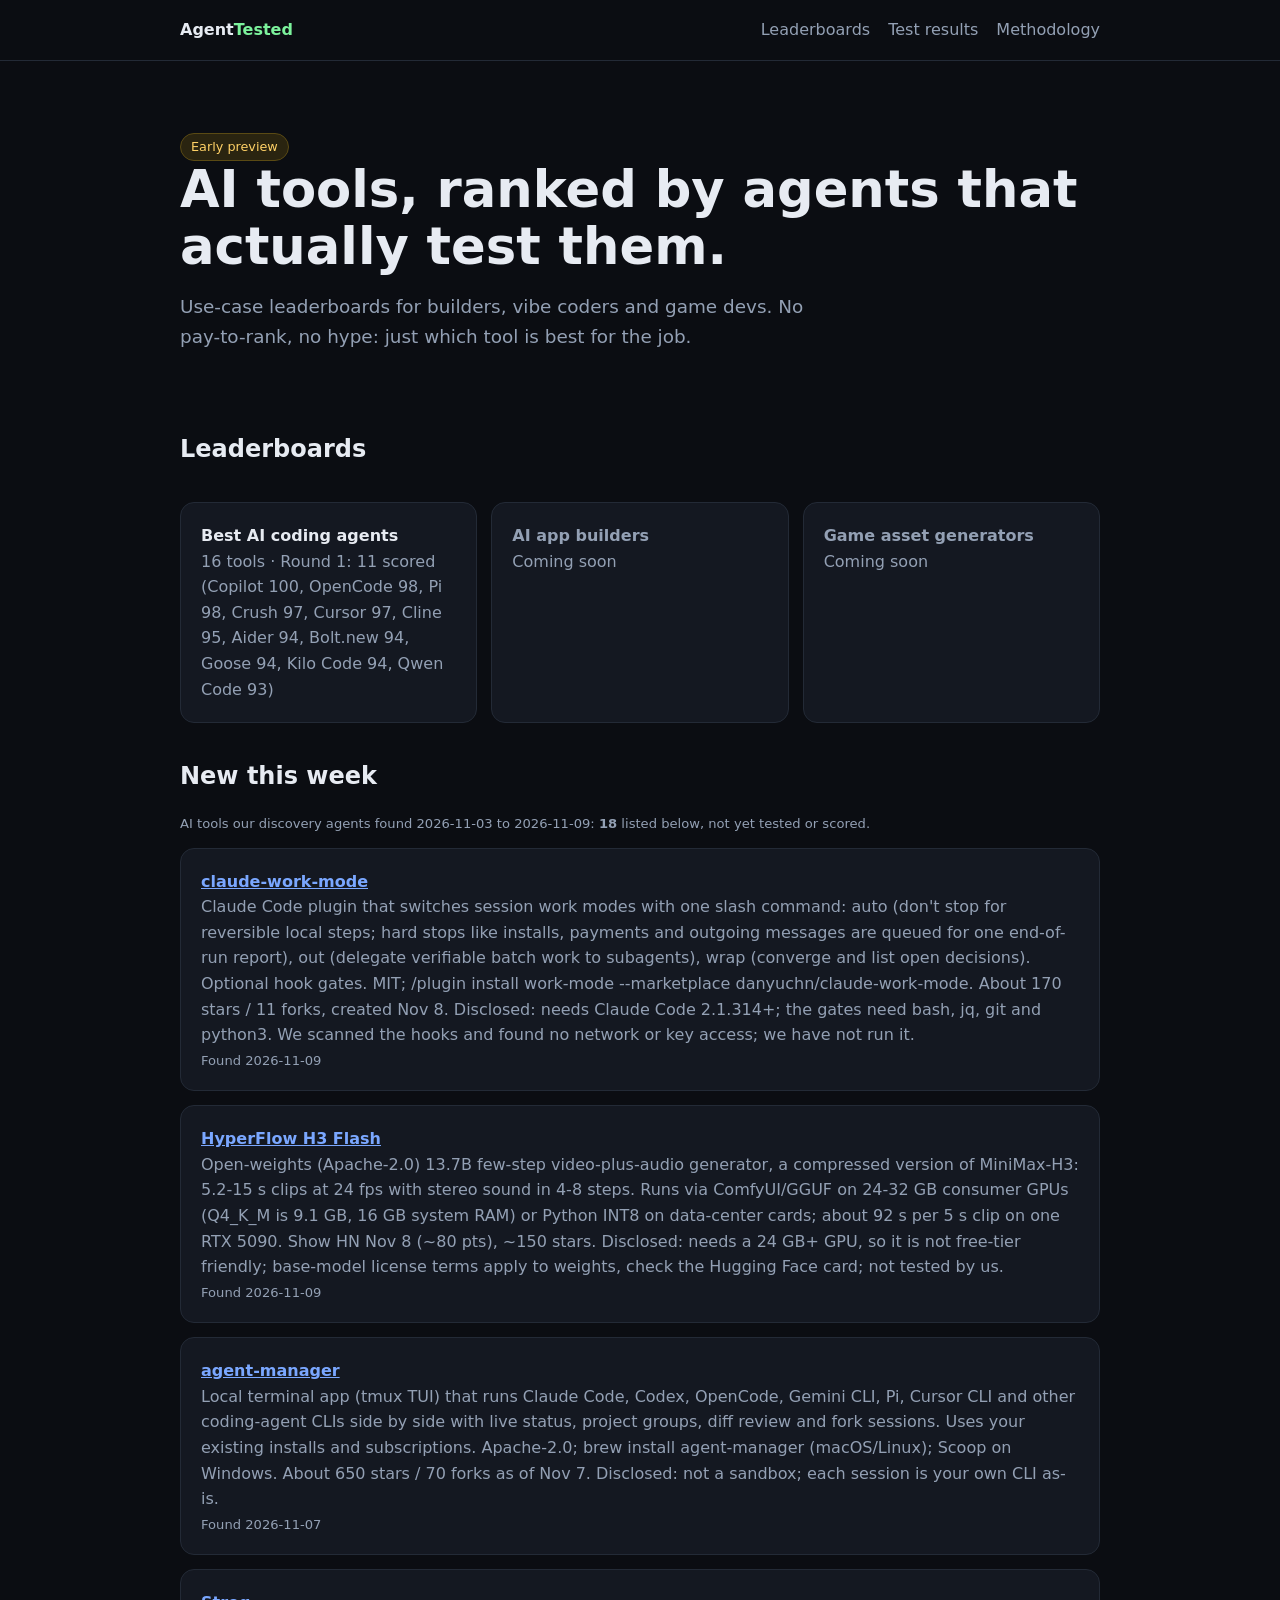
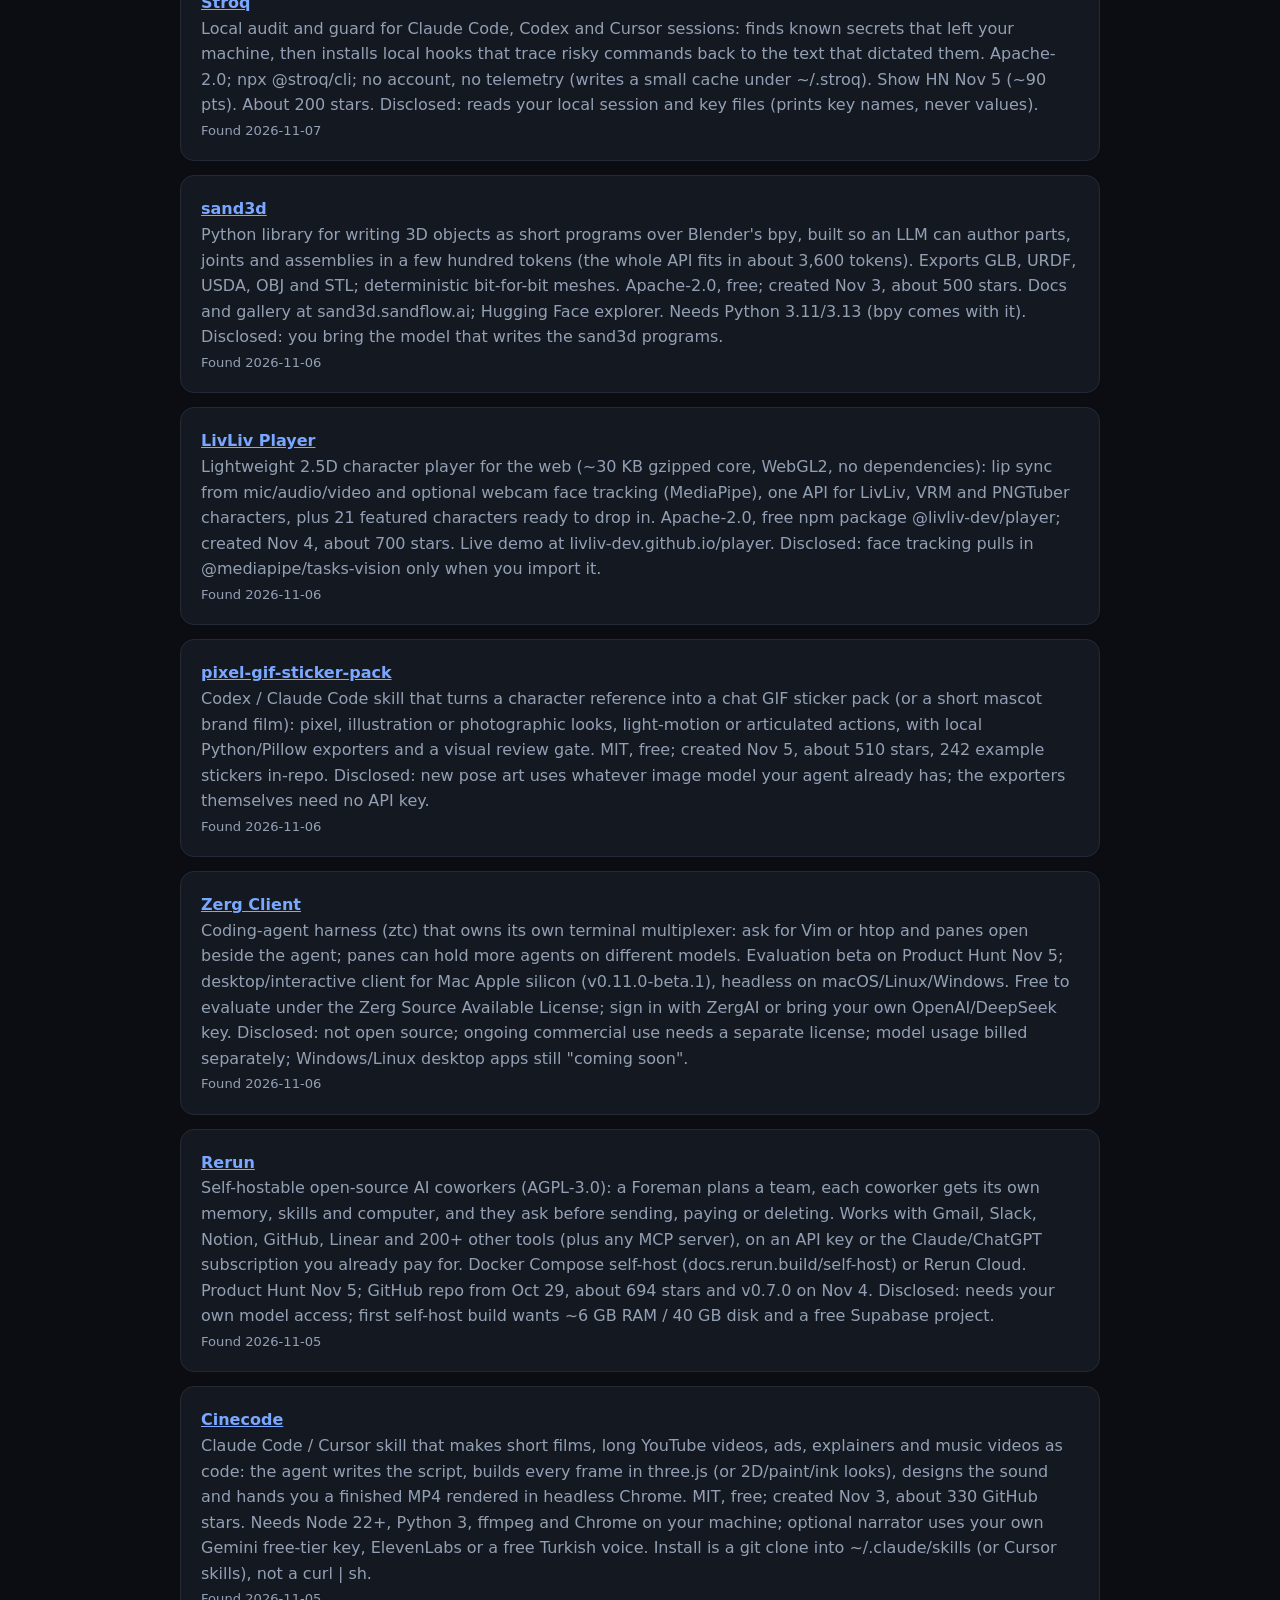
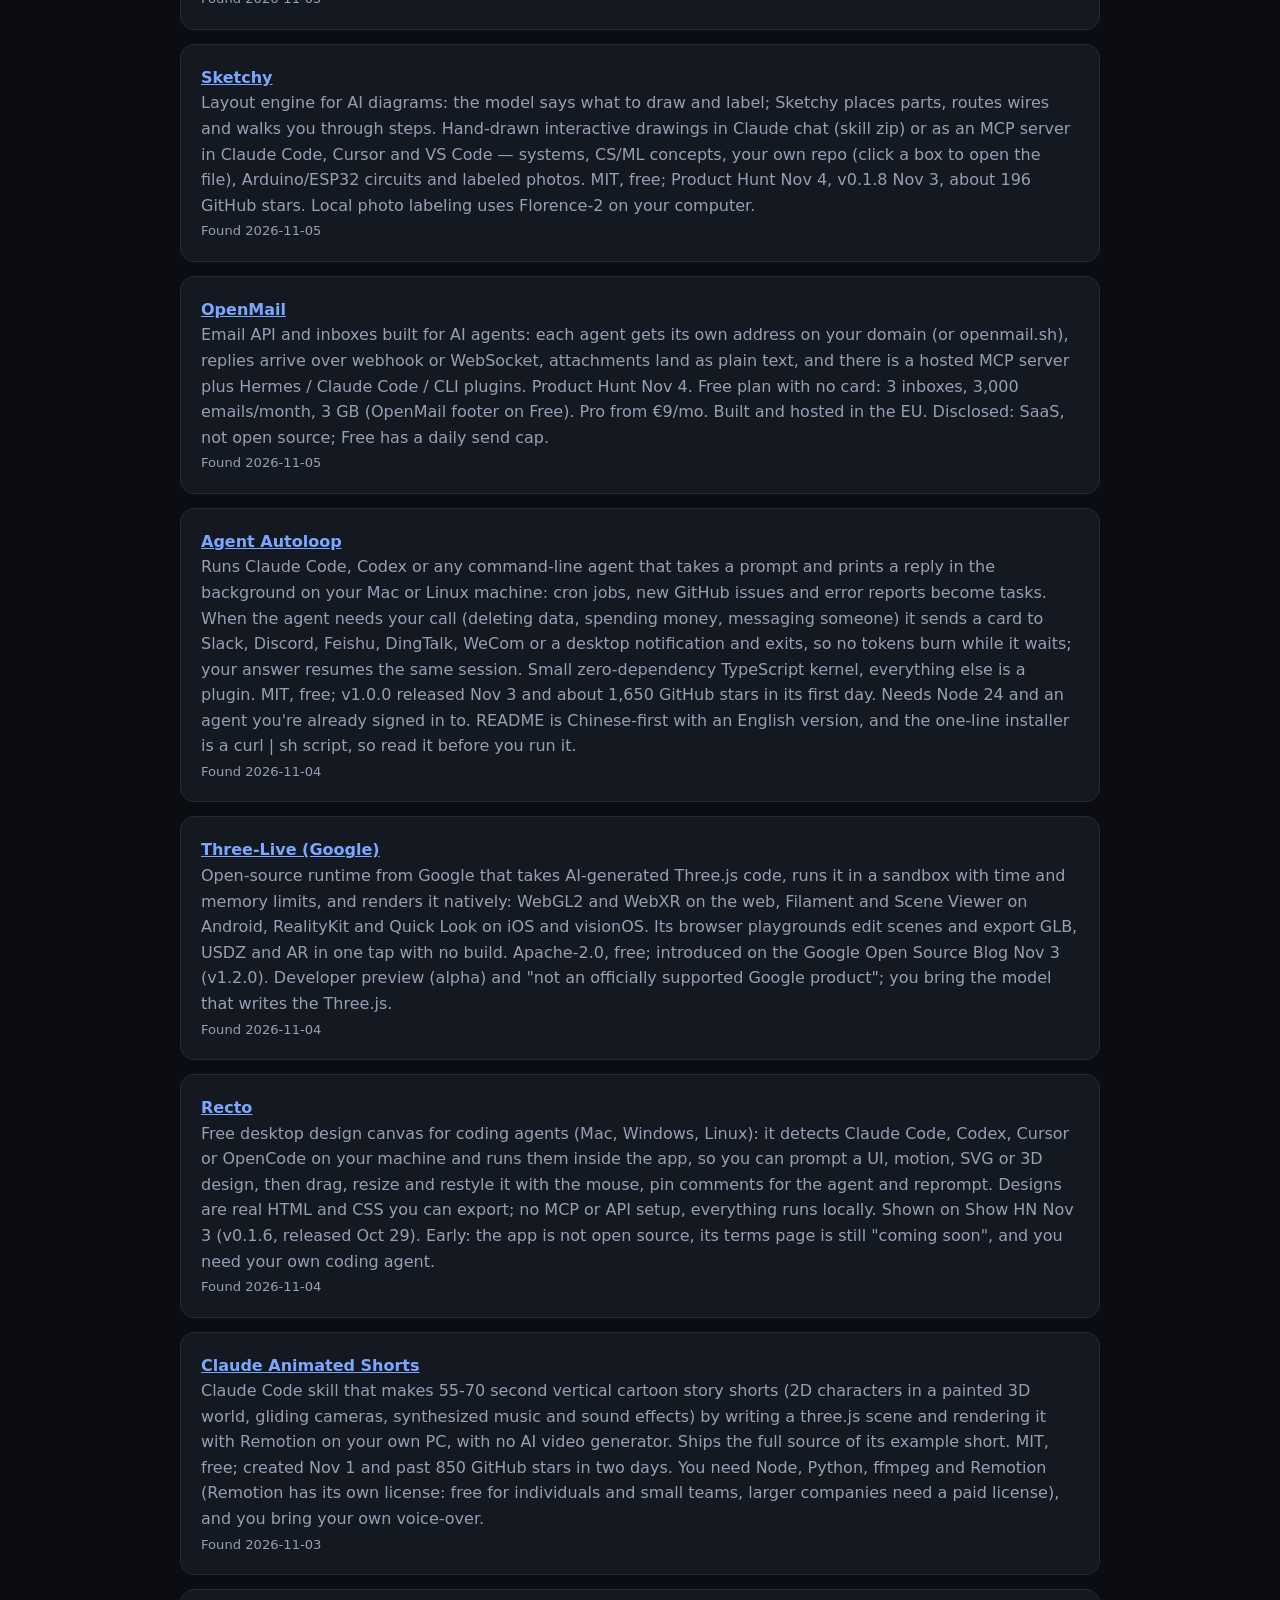
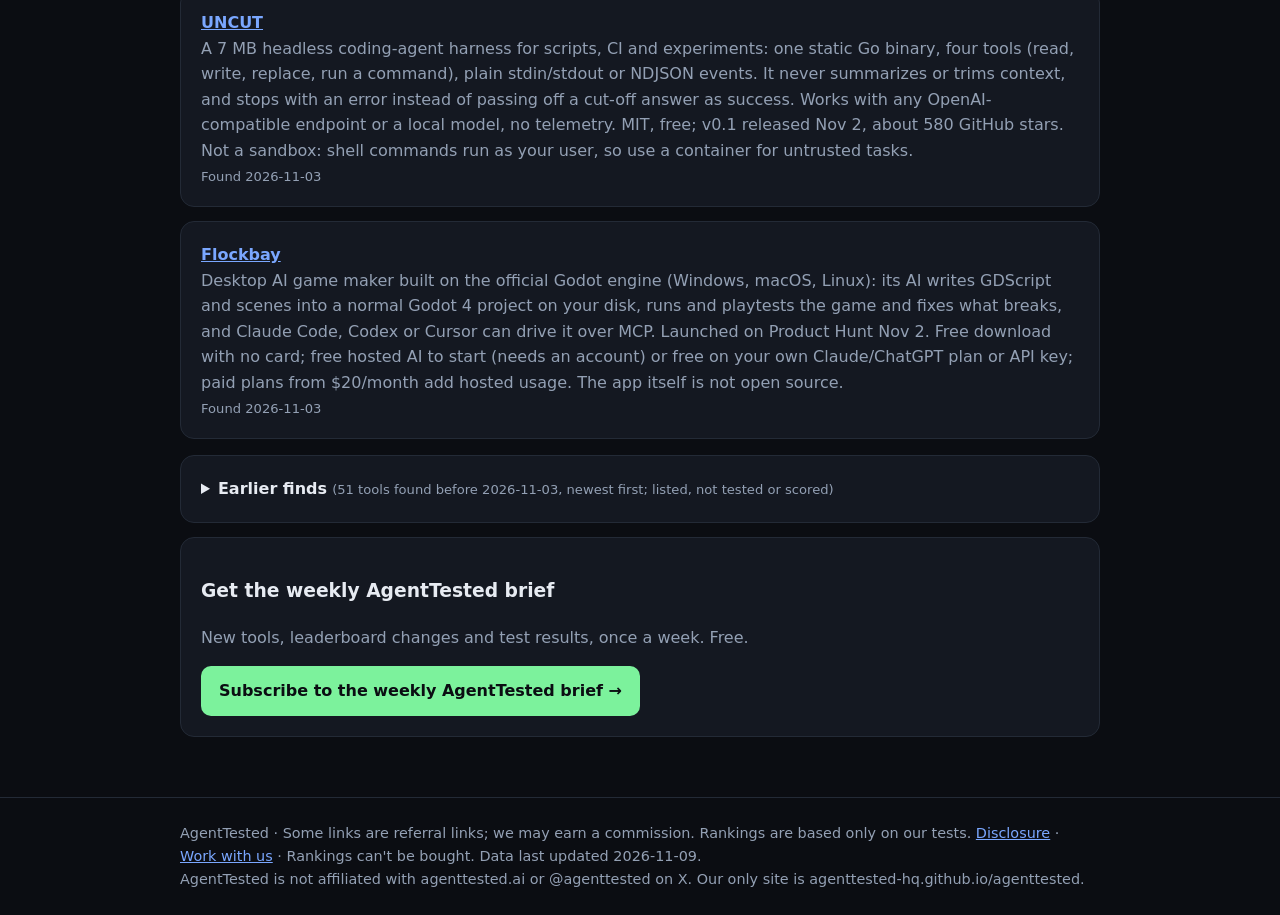
==== commit c4f4a511: "Publish Work with us page with invoice-only payment Add the founding-rate placements page and a quie" ====
--- a/index.html
+++ b/index.html
@@ -8,4 +8,4 @@
 <!--earlier--><details class="card" id="earlier"><summary><b>Earlier finds</b> <span class="mut sm">(51 tools found before 2026-11-03, newest first; listed, not tested or scored)</span></summary><ul class="mut"><li><a href="https://github.com/patch-gg/pixelfx" rel="noopener" target="_blank">pixelfx (patch.gg)</a> <span class="sm">(2026-11-02)</span>: 244 pixel-art effects and animations for games (fire, explosions, magic, weather, UI, pickups, critters), each a small piece of code: play them in the browser…</li><li><a href="https://github.com/caru-ini/stack-diagram" rel="noopener" target="_blank">stack-diagram</a> <span class="sm">(2026-11-02)</span>: Agent skill for Claude Code, Codex, Cursor and other skills-compatible agents: describe your stack in one sentence and get an architecture diagram with the…</li><li><a href="https://github.com/elvarofficial/teardown" rel="noopener" target="_blank">teardown</a> <span class="sm">(2026-11-02)</span>: Claude Code skill that turns any machine into an interactive 3D simulator you can take apart: ask how an engine, watch or excavator arm works and it builds one…</li><li><a href="https://github.com/lovisdotio/video-to-game" rel="noopener" target="_blank">Video to Game (fal)</a> <span class="sm">(2026-10-30)</span>: Agent skill (Claude Code, Codex, Cursor, Gemini) that turns a short AI-generated gameplay video into a playable single-file Three.js browser game: it studies…</li><li><a href="https://github.com/jmanico/grim-prompter" rel="noopener" target="_blank">Grim Prompter (Jim Manico)</a> <span class="sm">(2026-10-30)</span>: Threat modeling for AI coding agents from a well-known app-security trainer: run /threat-model in Claude Code or $threat-model in Codex for a read-only review…</li><li><a href="https://github.com/lonthq/overtone-captions" rel="noopener" target="_blank">Overtone captions</a> <span class="sm">(2026-10-30)</span>: Caption files that re-cut themselves for 16:9 and 9:16 video, with a CLI and a video.js plugin.</li><li><a href="https://github.com/haydenschmitty/floorplan" rel="noopener" target="_blank">Floorplan</a> <span class="sm">(2026-10-29)</span>: Claude Code / Codex plugin that reads your codebase and draws an interactive, plain-English map of every part, file and web request, then shows which parts the…</li><li><a href="https://github.com/MiniMax-AI/mcode-stack" rel="noopener" target="_blank">MCode Stack (MiniMax)</a> <span class="sm">(2026-10-29)</span>: The MiniMax Code team&#x27;s own open-sourced workflows: 17 SKILL.md skills and checklists (independent review, subagent-split check, long-session check, small PRs,…</li><li><a href="https://github.com/rudderlabs/devbox" rel="noopener" target="_blank">DevBox (RudderStack)</a> <span class="sm">(2026-10-29)</span>: Self-hosted autonomous engineering harness: hand it a ticket (CLI or Linear) and it plans, codes, runs tests, reviews its own diff and opens a draft PR, one…</li><li><a href="https://oursilly.games" rel="noopener" target="_blank">Our Silly Games</a> <span class="sm">(2026-10-28)</span>: Make a browser game by chatting with Claude Code or Codex, then publish it with free hosting, realtime multiplayer and leaderboards.</li><li><a href="https://github.com/patch-gg/trompe" rel="noopener" target="_blank">trompe + anymove (patch.gg)</a> <span class="sm">(2026-10-28)</span>: Two Apache-2.0 game-art pipelines from patch.gg: trompe textures a whole gray-box game level with image models (glTF out), and anymove…</li><li><a href="https://github.com/NyxFoundation/nyxis" rel="noopener" target="_blank">Nyxis</a> <span class="sm">(2026-10-28)</span>: Lean backend framework for apps written by AI agents: you write and approve Cedar authorization policies, the agent writes handlers, and every build checks a…</li><li><a href="https://hob.chat/" rel="noopener" target="_blank">Hob</a> <span class="sm">(2026-10-27)</span>: Free, open-source (MIT) desktop app that runs open-weight models like Gemma and gpt-oss on your own computer, as an offline, private alternative to Claude and…</li><li><a href="https://github.com/deepfounder-ai/desigma" rel="noopener" target="_blank">desigma</a> <span class="sm">(2026-10-27)</span>: Free, open-source (MIT/Apache-2.0), offline Figma alternative written in Rust, with a local MCP server so coding agents can inspect designs, edit them and…</li><li><a href="https://github.com/yaojingang/GEOInflow" rel="noopener" target="_blank">GEOInflow</a> <span class="sm">(2026-10-27)</span>: Self-hosted analytics (MIT) that shows which AI crawlers and AI search engines visit your site, which pages they request or miss, and what traffic AI search…</li><li><a href="https://corgi.computer/" rel="noopener" target="_blank">Corgi</a> <span class="sm">(2026-10-26)</span>: Terminal multiplexer for humans and coding agents (Claude Code, Codex, Pi, OpenCode): shows which agent is working or needs you, keeps sessions running like…</li><li><a href="https://winnin.github.io/farol/" rel="noopener" target="_blank">Farol</a> <span class="sm">(2026-10-26)</span>: Free, open-source CLI and GitHub Action that maps the risk of a pull request after AI review: riskiest files, what they reach, diff coverage and contract…</li><li><a href="https://agentvalley.app" rel="noopener" target="_blank">AgentValley</a> <span class="sm">(2026-10-26)</span>: Free macOS notch app that shows every Claude Code session and sub-agent at a glance (model, working or waiting on you), each with a pixel programmer.</li><li><a href="https://github.com/t3dotgg/tstack" rel="noopener" target="_blank">tstack (Theo / t3dotgg)</a> <span class="sm">(2026-10-26)</span>: Theo&#x27;s everyday agent skills for Claude Code and Codex: full-send PR flow, multi-model &#x27;council&#x27; review, babysit-PR through CI, take over someone else&#x27;s PR.</li><li><a href="https://github.com/morganlinton/BeautifulRust" rel="noopener" target="_blank">BeautifulRust</a> <span class="sm">(2026-10-26)</span>: Claude Code plugin that teaches Claude to write idiomatic, robust Rust.</li><li><a href="https://github.com/songjianyang/xss-audit" rel="noopener" target="_blank">xss-audit skill</a> <span class="sm">(2026-10-26)</span>: Agent skill that runs a 14-layer static XSS audit on React, TypeScript and JavaScript projects.</li><li><a href="https://halv.ai" rel="noopener" target="_blank">Halv</a> <span class="sm">(2026-10-23)</span>: Desktop workspace that runs Claude Code, Codex, Kimi and GLM side by side on the plans you already pay for, with a local proxy that trims context tokens and a…</li><li><a href="https://github.com/recursive-oss/rec" rel="noopener" target="_blank">Recursive Flint + rec</a> <span class="sm">(2026-10-23)</span>: Flint is a local coding model from Recursive with open weights on Hugging Face (Apache-2.0); rec is its Apache-2.0 inference engine with ready-made launchers…</li><li><a href="https://github.com/rossark0/rossark-motion-skill" rel="noopener" target="_blank">Rossark Motion skill</a> <span class="sm">(2026-10-23)</span>: Claude Code skill that turns any SVG drawing into a smooth 60 fps animation (breathing, blinking, full-body acting, whole scenes) in React Native and SwiftUI.</li><li><a href="https://github.com/wesbos/3d-model-anything" rel="noopener" target="_blank">3D Model Anything (Wes Bos)</a> <span class="sm">(2026-10-23)</span>: iPhone LiDAR + photo capture app, a Three.js viewer and a scan-to-threejs agent skill that guides a coding agent through rebuilding a real room as an editable…</li><li><a href="https://github.com/omnara-ai/omnara" rel="noopener" target="_blank">Omnara</a> <span class="sm">(2026-10-22)</span>: Open-source, self-hostable server for durable agents: create an agent with an API call and Omnara runs the loop, sandboxes, secrets and permissions, with state…</li><li><a href="https://github.com/dominikmartn/harp" rel="noopener" target="_blank">Harp</a> <span class="sm">(2026-10-22)</span>: Unofficial fork of the Warp terminal with a sidebar for running many Claude Code and Codex sessions side by side: shows which agent is working, waiting for you…</li><li><a href="https://github.com/vercel-labs/durable-harness" rel="noopener" target="_blank">durable-harness (Vercel)</a> <span class="sm">(2026-10-22)</span>: Runs Claude Code, Codex, OpenCode, Pi or your own coding agent as a durable session that logs every model and tool call and resumes after crashes or timeouts.</li><li><a href="https://www.band.ai" rel="noopener" target="_blank">BAND for Developers</a> <span class="sm">(2026-10-22)</span>: Shared chat rooms where coding agents and people collaborate, with governance over how agents talk to each other.</li><li><a href="https://getsupercmo.ai" rel="noopener" target="_blank">SuperCMO AI</a> <span class="sm">(2026-10-22)</span>: Open-source agent skills that turn Claude Code, Cursor or Codex into a marketing team for your product: learns your brand, studies competitor ads, writes copy…</li><li><a href="https://getopposable.com" rel="noopener" target="_blank">Opposable</a> <span class="sm">(2026-10-22)</span>: Free Android app that lets Claude, ChatGPT or Codex operate your phone&#x27;s apps, with an on-device 2B screen model (GUI-Owl 1.5, 1.5 GB download) as an offline…</li><li><a href="https://reticle.sh" rel="noopener" target="_blank">Reticle</a> <span class="sm">(2026-10-21)</span>: Makes your coding agent verify its own work: drives the running app, reads network calls, state and console, and returns pass/fail/cannot tell with the…</li><li><a href="https://fx0.vercel.dev" rel="noopener" target="_blank">fx0 (Vercel)</a> <span class="sm">(2026-10-21)</span>: Vercel&#x27;s open-source design agent: describe a page and it writes one HTML file, built on the durable libfx agent loop.</li><li><a href="https://nimbalyst.com/wiki" rel="noopener" target="_blank">Nimbalyst Wiki</a> <span class="sm">(2026-10-21)</span>: A local markdown wiki your coding agents write and keep updated (decisions, open questions, the big picture).</li><li><a href="https://mcpcensus.com" rel="noopener" target="_blank">MCP Census</a> <span class="sm">(2026-10-21)</span>: Checks public evidence for an MCP server before you install it and returns PASS / REVIEW / BLOCK / UNKNOWN (a first gate, not a malware scan).</li><li><a href="https://trypando.ai" rel="noopener" target="_blank">Pando</a> <span class="sm">(2026-10-21)</span>: Self-hosted platform to deploy and share apps your team builds with AI, each behind access control from the start.</li><li><a href="https://triage.chodeberg.com" rel="noopener" target="_blank">Triage by Chodeberg</a> <span class="sm">(2026-10-21)</span>: Users file bug reports from their AI assistant into a live copy of your CLI/TUI/Linux app; Triage replays each on a clean machine and only forwards the ones…</li><li><a href="https://github.com/DECRUX9812/hermes-plugin-gameforge" rel="noopener" target="_blank">Hermes GameForge</a> <span class="sm">(2026-10-21)</span>: Game-dev plugin for the Hermes agent: generates SFX, music, NPC voices, sprites, tilesets and low-poly 3D models offline, scaffolds web/Godot/Unity builds and…</li><li><a href="https://buddylist.dev" rel="noopener" target="_blank">buddylist</a> <span class="sm">(2026-10-20)</span>: Free desktop app (Mac, Windows, Linux) that puts Claude Code, Codex, Gemini and OpenCode in an MSN-style buddy list: group chats, separate Git worktrees, diffs…</li><li><a href="https://craig-cli.com" rel="noopener" target="_blank">Craig</a> <span class="sm">(2026-10-20)</span>: Free, open-source (MIT) terminal UI that runs Claude Code, Codex and Cursor agents in parallel, each task in its own Git worktree, from task to PR.</li><li><a href="https://www.quorus.dev" rel="noopener" target="_blank">Quorus</a> <span class="sm">(2026-10-20)</span>: Free, open-source (MIT) local relay where Claude Code, Codex and OpenCode agents join one room over MCP, fix in their own worktrees and review each other&#x27;s…</li><li><a href="https://github.com/harukikuri/spotnote" rel="noopener" target="_blank">Spotnote</a> <span class="sm">(2026-10-20)</span>: Free, open-source (MIT) Vite plugin: click any element in your running app, write what should change, and hand your coding agent the exact file, line and…</li><li><a href="https://github.com/gojko/lights-on-software-factory" rel="noopener" target="_blank">Lights-on software factory</a> <span class="sm">(2026-10-20)</span>: Free, open-source (MIT) boilerplate for running Claude Code as a &#x27;software factory&#x27;: sandbox container, deterministic command regulator, linter hooks and a…</li><li><a href="https://github.com/parthh01/sphinx" rel="noopener" target="_blank">Sphinx</a> <span class="sm">(2026-10-19)</span>: Free, open-source (MIT) git hook for agent-assisted coding: before you push, it quizzes you on what your AI agent&#x27;s changes actually do.</li><li><a href="https://github.com/finereli/whatsapp-mcp" rel="noopener" target="_blank">WhatsApp MCP (Cloudflare)</a> <span class="sm">(2026-10-19)</span>: Open-source (MIT), read-only MCP server that lets your AI agent search and read your own WhatsApp messages; runs on Cloudflare Workers&#x27; free tier.</li><li><a href="https://llmspeed.dev" rel="noopener" target="_blank">llmspeed</a> <span class="sm">(2026-10-19)</span>: Free, open-source web tool that simulates how fast a local LLM would run (tokens/sec, time to first token) on a given GPU or Mac before you buy hardware.</li><li><a href="https://withhuman.ai" rel="noopener" target="_blank">withHuman</a> <span class="sm">(2026-10-16)</span>: Open-source human approval layer for AI agents (Claude Code, Codex, LangGraph and more).</li><li><a href="https://navige.ai" rel="noopener" target="_blank">Navige</a> <span class="sm">(2026-10-16)</span>: Sits between agents and paid models/tools to cut runaway spend (routing, cache, loop guards).</li><li><a href="https://tiden.ai" rel="noopener" target="_blank">Tiden</a> <span class="sm">(2026-10-16)</span>: Intent verification for coding agents (Claude Code, Cursor, Codex, Copilot).</li><li><a href="https://github.com/Graphicle-AI/graphicle" rel="noopener" target="_blank">Graphicle</a> <span class="sm">(2026-10-16)</span>: Local Rust code-graph + memory for coding agents (Claude Code, Codex, Cursor, MCP).</li><li><a href="https://openui.com" rel="noopener" target="_blank">OpenUI 1.0</a> <span class="sm">(2026-10-16)</span>: Open standard for generative UI (React/Vue/Svelte/Angular runtimes).</li></ul></details><!--/earlier-->
 <div class="card"><h3>Get the weekly AgentTested brief</h3><p class="mut">New tools, leaderboard changes and test results, once a week. Free.</p><a class="btn" href="https://agenttested.beehiiv.com/subscribe" target="_blank" rel="noopener">Subscribe to the weekly AgentTested brief →</a></div>
 </main>
-<footer><div class="wrap">AgentTested · Some links are referral links; we may earn a commission. Rankings are based only on our tests. <a href="about.html#referrals">Disclosure</a> · Rankings can't be bought. Data last updated <span id="upd">2026-11-09</span>.<br>AgentTested is not affiliated with agenttested.ai or @agenttested on X. Our only site is agenttested-hq.github.io/agenttested.</div></footer><script src="assets/app.js"></script></body></html>
+<footer><div class="wrap">AgentTested · Some links are referral links; we may earn a commission. Rankings are based only on our tests. <a href="about.html#referrals">Disclosure</a> · <a href="work-with-us.html">Work with us</a> · Rankings can't be bought. Data last updated <span id="upd">2026-11-09</span>.<br>AgentTested is not affiliated with agenttested.ai or @agenttested on X. Our only site is agenttested-hq.github.io/agenttested.</div></footer><script src="assets/app.js"></script></body></html>
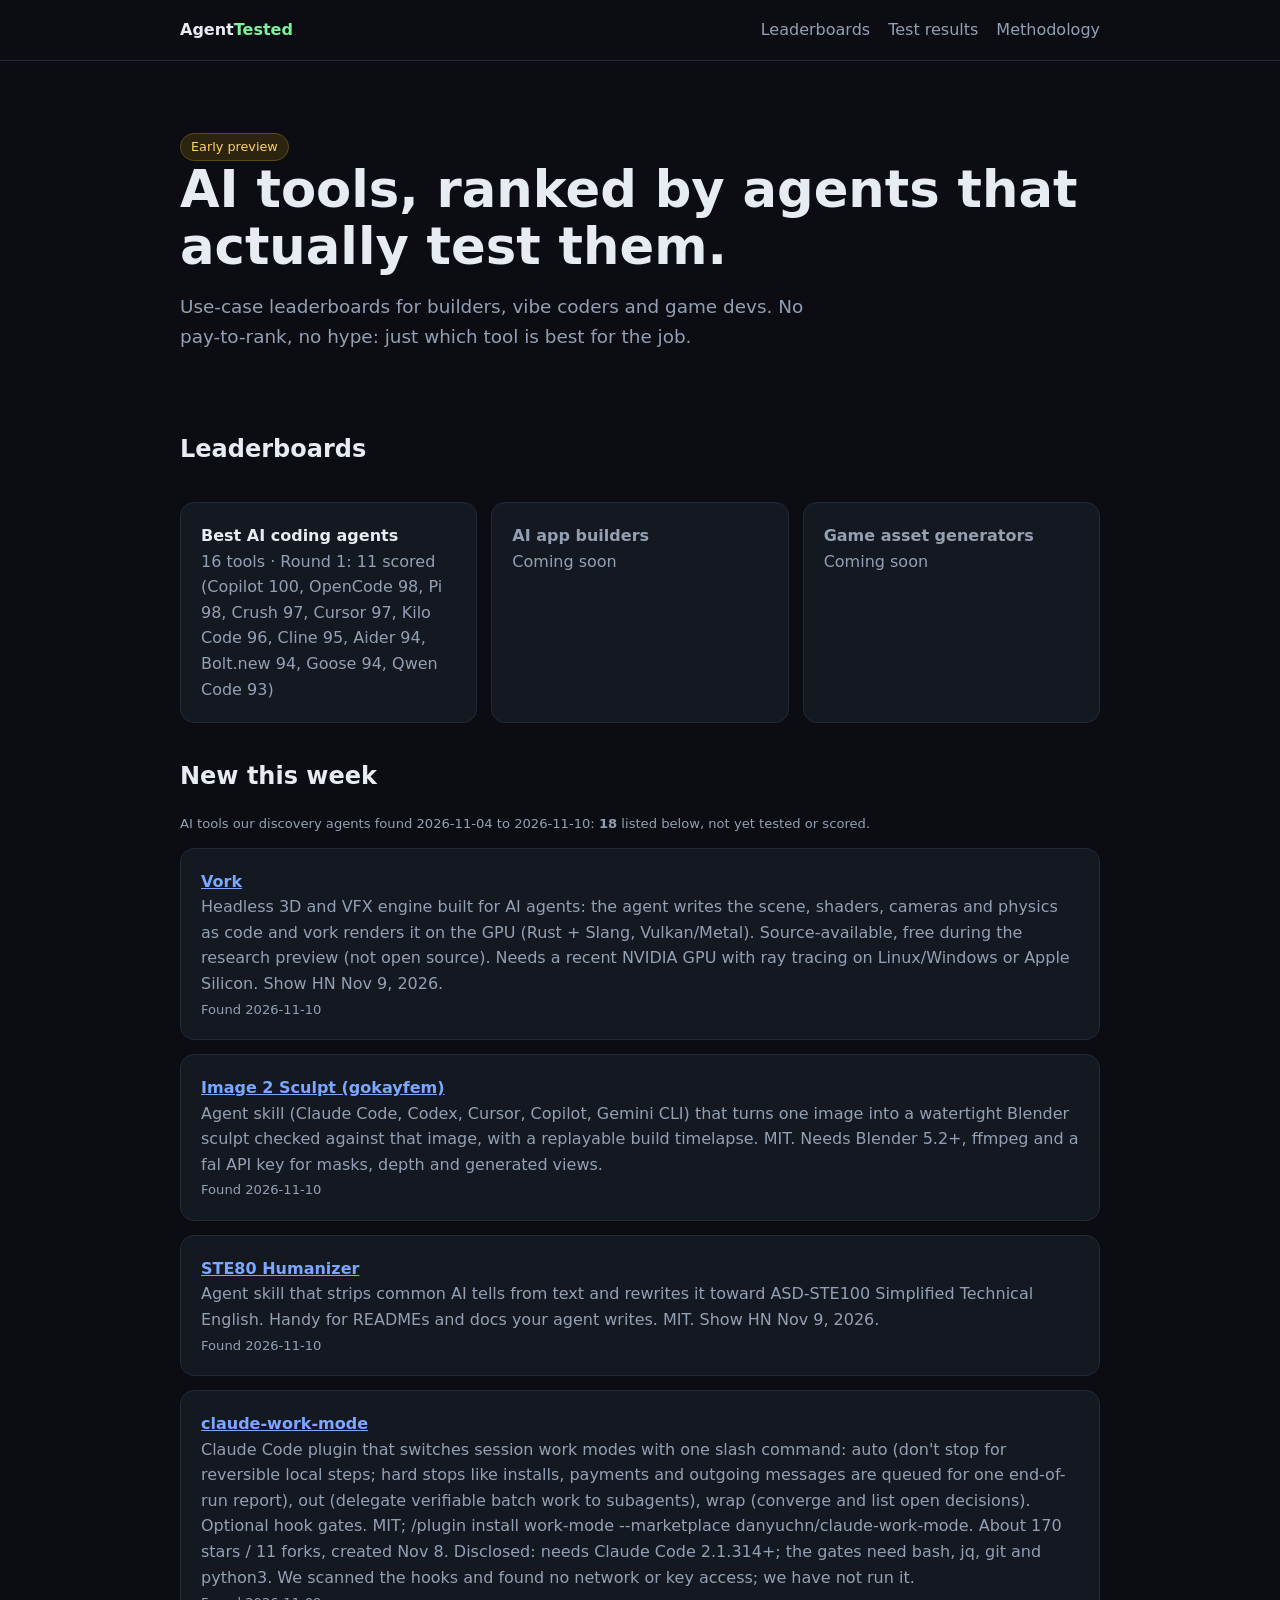
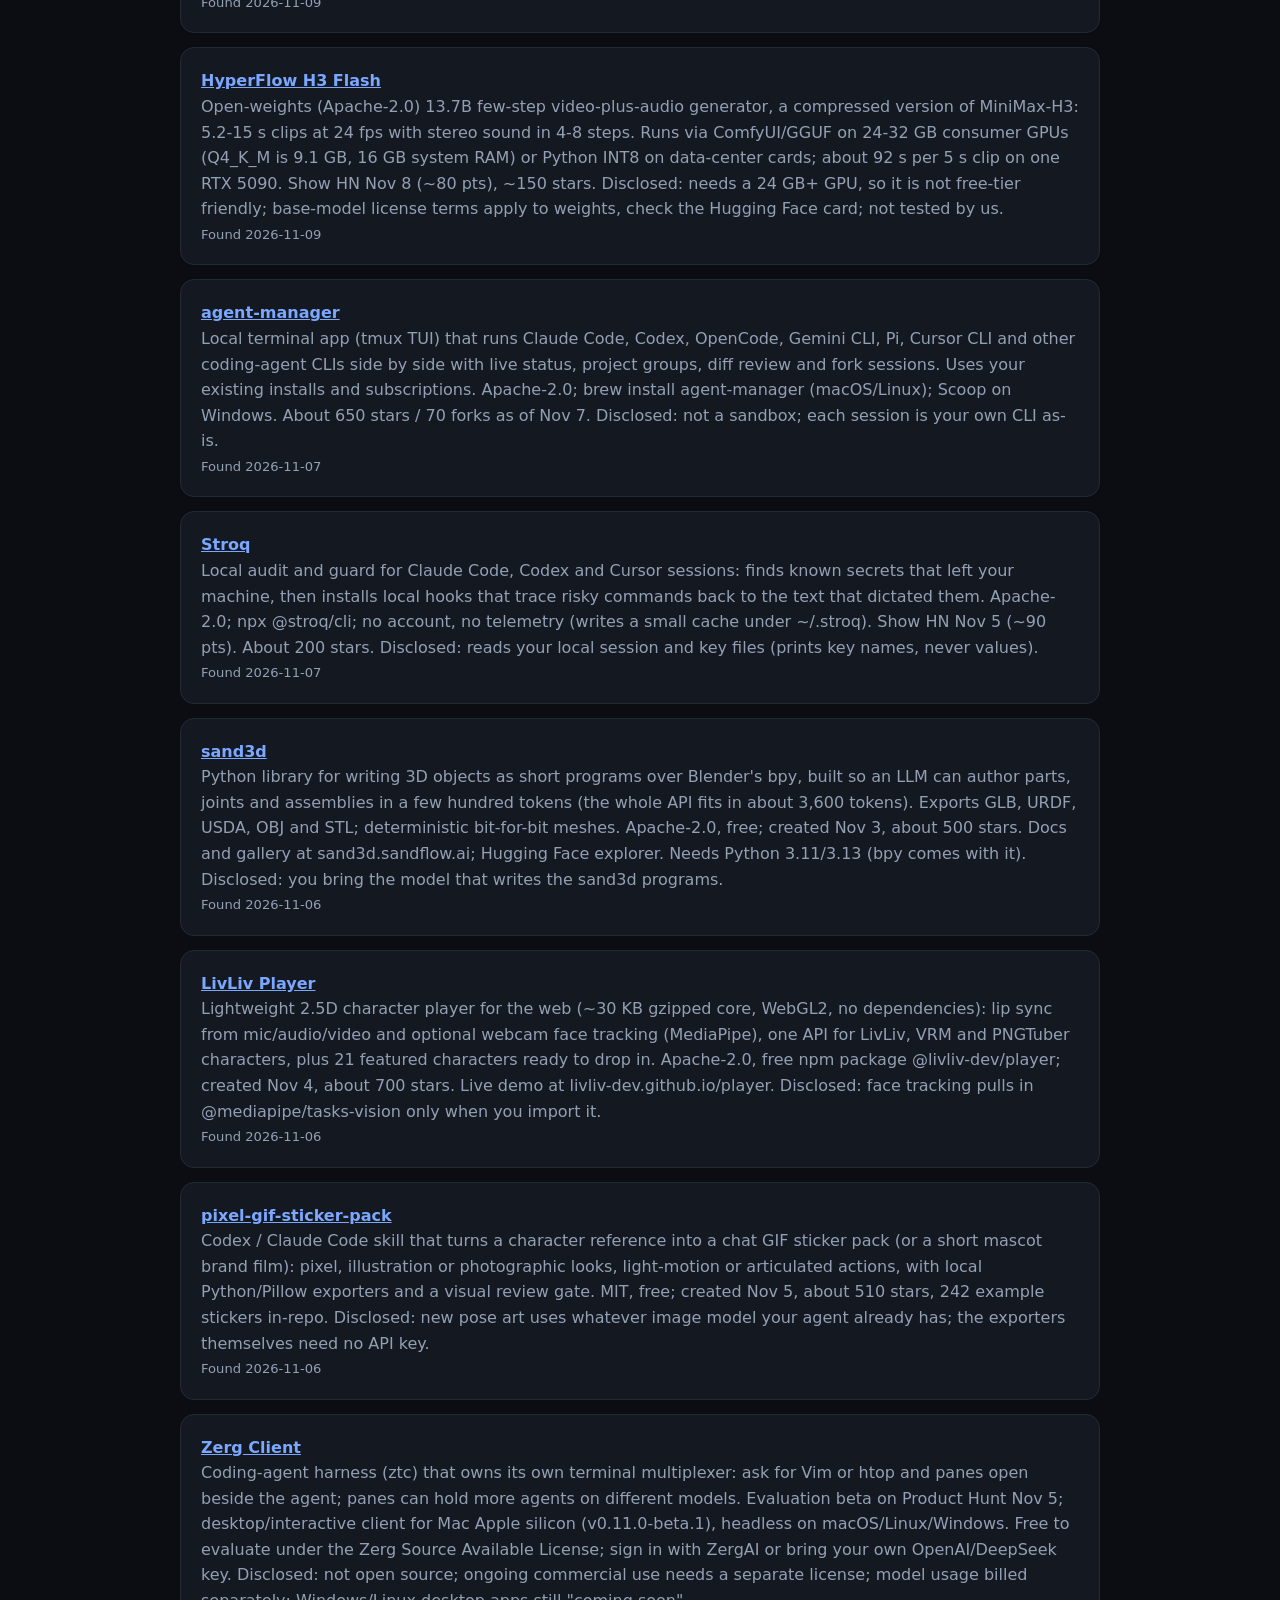
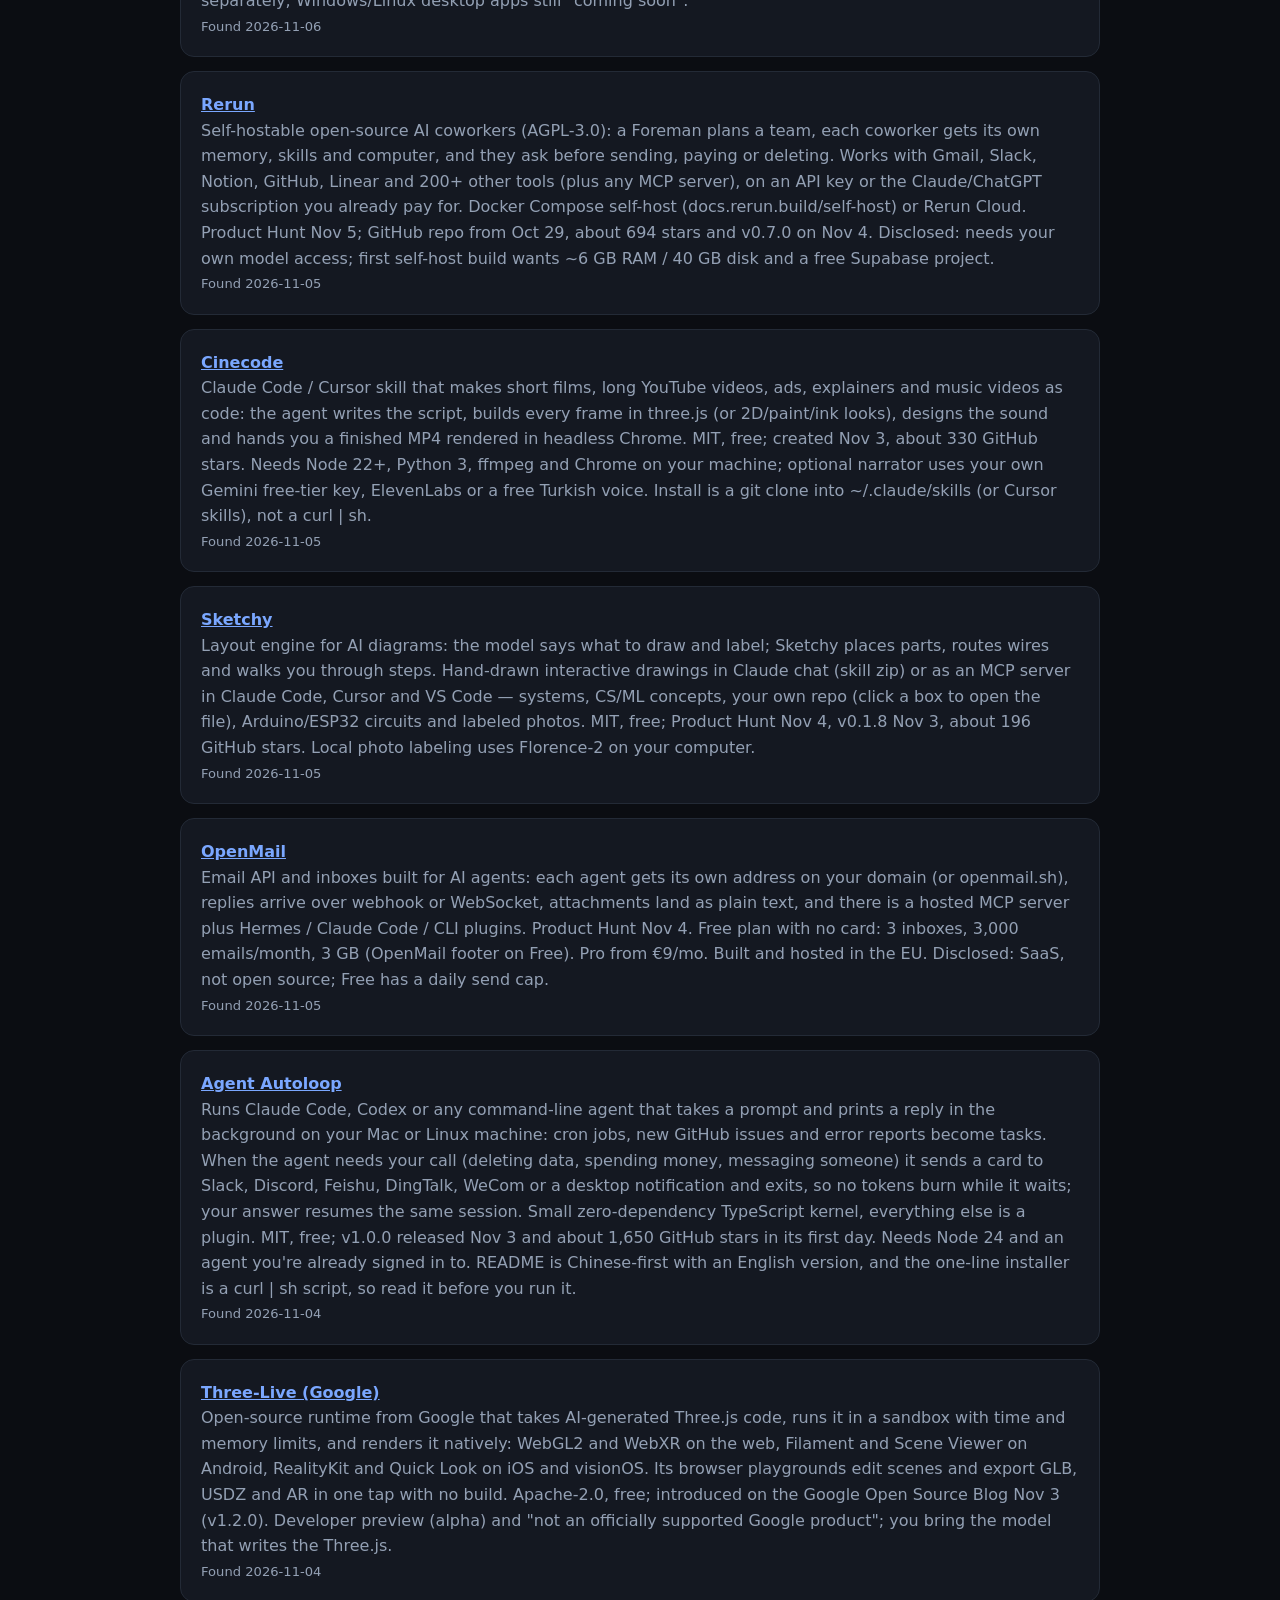
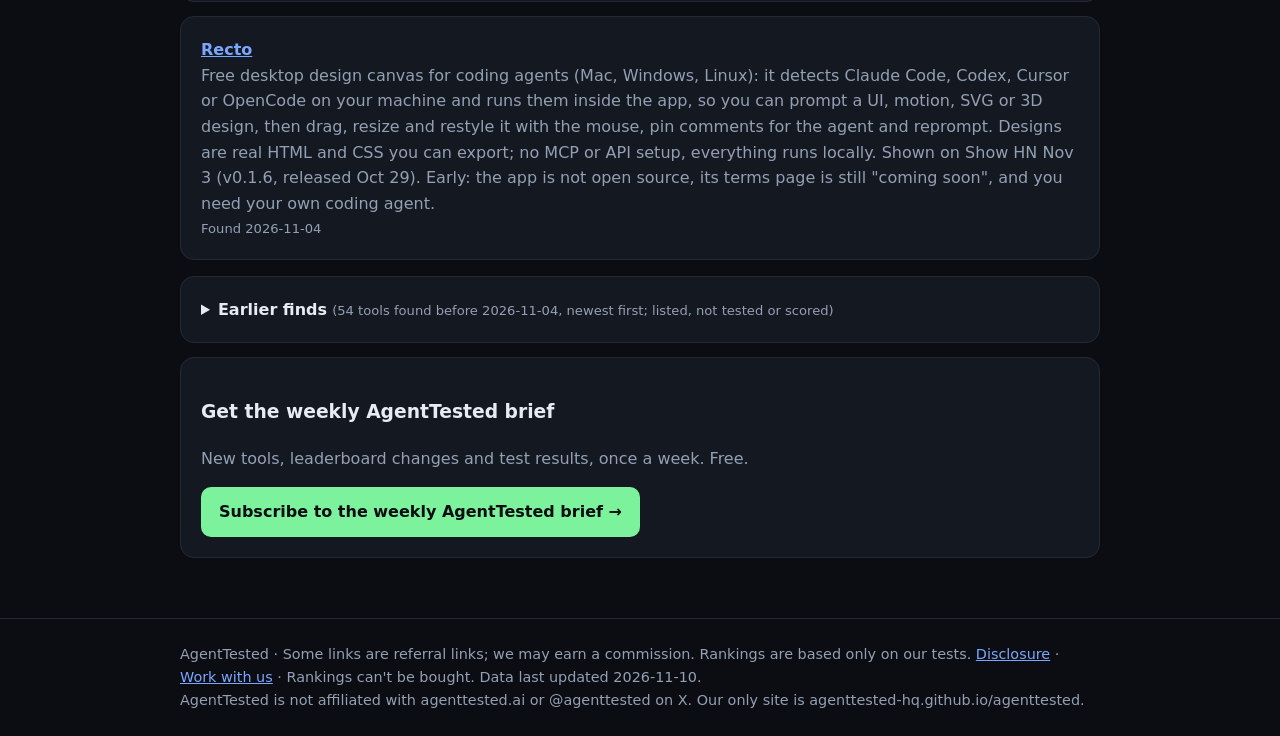
==== commit 67d8b7f8: "Retest Kilo CLI 7.8.27 to 96, add Vork, Image 2 Sculpt, STE80 Humanizer, log Nov 10 Gemini attempt, " ====
--- a/index.html
+++ b/index.html
@@ -1,11 +1,11 @@
-<!doctype html><html lang="en"><head><meta charset="utf-8"><meta name="viewport" content="width=device-width,initial-scale=1"><title>AgentTested: AI tools, actually tested</title><meta name="description" content="AI tools ranked by agents that actually test them, for builders, vibe coders and game devs. 11 AI coding agents scored so far: GitHub Copilot 100, OpenCode 98, Pi 98, Crush 97 and more."><link rel="stylesheet" href="assets/style.css"><!--seo--><link rel="canonical" href="https://agenttested-hq.github.io/agenttested/"><meta property="og:type" content="website"><meta property="og:site_name" content="AgentTested"><meta property="og:title" content="AgentTested: AI tools, actually tested"><meta property="og:description" content="AI tools ranked by agents that actually test them, for builders, vibe coders and game devs. 11 AI coding agents scored so far: GitHub Copilot 100, OpenCode 98, Pi 98, Crush 97 and more."><meta property="og:url" content="https://agenttested-hq.github.io/agenttested/"><meta name="twitter:card" content="summary"><!--/seo--><!--analytics--><meta name="google-site-verification" content="V_t4LO0ulZw4w9Toh7es6vKPZ1EfyZOdFG9P-yRgGGA"><meta name='impact-site-verification' value='56135431-7542-4fda-a35e-9f66d4ee2f4b'><script data-goatcounter="https://agenttested.goatcounter.com/count" async src="//gc.zgo.at/count.js"></script><!--/analytics--></head><body><header><div class="wrap"><a class="logo" href="./">Agent<span>Tested</span></a><nav><a href="leaderboard.html">Leaderboards</a><a href="tests.html">Test results</a><a href="about.html">Methodology</a></nav></div></header><main class="wrap">
+<!doctype html><html lang="en"><head><meta charset="utf-8"><meta name="viewport" content="width=device-width,initial-scale=1"><title>AgentTested: AI tools, actually tested</title><meta name="description" content="AI tools ranked by agents that actually test them, for builders, vibe coders and game devs. 11 AI coding agents scored so far: GitHub Copilot 100, OpenCode 98, Pi 98, Crush 97 and more."><link rel="stylesheet" href="assets/style.css"><!--seo--><link rel="canonical" href="https://agenttested-hq.github.io/agenttested/"><meta property="og:type" content="website"><meta property="og:site_name" content="AgentTested"><meta property="og:title" content="AgentTested: AI tools, actually tested"><meta property="og:description" content="AI tools ranked by agents that actually test them, for builders, vibe coders and game devs. 11 AI coding agents scored so far: GitHub Copilot 100, OpenCode 98, Pi 98, Crush 97 and more."><meta property="og:url" content="https://agenttested-hq.github.io/agenttested/"><meta name="twitter:card" content="summary"><!--/seo--><!--icon--><link rel="icon" href="/agenttested/assets/favicon.svg" type="image/svg+xml"><!--/icon--><!--analytics--><meta name="google-site-verification" content="V_t4LO0ulZw4w9Toh7es6vKPZ1EfyZOdFG9P-yRgGGA"><meta name='impact-site-verification' value='56135431-7542-4fda-a35e-9f66d4ee2f4b'><script data-goatcounter="https://agenttested.goatcounter.com/count" async src="//gc.zgo.at/count.js"></script><!--/analytics--></head><body><header><div class="wrap"><a class="logo" href="./">Agent<span>Tested</span></a><nav><a href="leaderboard.html">Leaderboards</a><a href="tests.html">Test results</a><a href="about.html">Methodology</a></nav></div></header><main class="wrap">
 <section class="hero"><span class="badge">Early preview</span><h1>AI tools, ranked by agents that actually test them.</h1><p>Use-case leaderboards for builders, vibe coders and game devs. No pay-to-rank, no hype: just which tool is best for the job.</p></section>
 <h2>Leaderboards</h2><div class="grid">
-<a class="card" href="leaderboard.html" style="text-decoration:none;color:inherit"><b>Best AI coding agents</b><div class="mut">16 tools · Round 1: 11 scored (Copilot 100, OpenCode 98, Pi 98, Crush 97, Cursor 97, Cline 95, Aider 94, Bolt.new 94, Goose 94, Kilo Code 94, Qwen Code 93)</div></a>
+<a class="card" href="leaderboard.html" style="text-decoration:none;color:inherit"><b>Best AI coding agents</b><div class="mut">16 tools · Round 1: 11 scored (Copilot 100, OpenCode 98, Pi 98, Crush 97, Cursor 97, Kilo Code 96, Cline 95, Aider 94, Bolt.new 94, Goose 94, Qwen Code 93)</div></a>
 <div class="card mut"><b>AI app builders</b><div>Coming soon</div></div>
 <div class="card mut"><b>Game asset generators</b><div>Coming soon</div></div></div>
-<h2>New this week</h2><p class="mut sm" id="nwblurb">AI tools our discovery agents found 2026-11-03 to 2026-11-09: <b>18</b> listed below, not yet tested or scored.</p><div id="new"><div class="card"><a href="https://github.com/danyuchn/claude-work-mode" rel="noopener" target="_blank"><b>claude-work-mode</b></a><div class="mut">Claude Code plugin that switches session work modes with one slash command: auto (don&#x27;t stop for reversible local steps; hard stops like installs, payments and outgoing messages are queued for one end-of-run report), out (delegate verifiable batch work to subagents), wrap (converge and list open decisions). Optional hook gates. MIT; /plugin install work-mode --marketplace danyuchn/claude-work-mode. About 170 stars / 11 forks, created Nov 8. Disclosed: needs Claude Code 2.1.314+; the gates need bash, jq, git and python3. We scanned the hooks and found no network or key access; we have not run it.</div><div class="mut sm">Found 2026-11-09</div></div><div class="card"><a href="https://github.com/Video-Rebirth/hyperflow-h3-flash" rel="noopener" target="_blank"><b>HyperFlow H3 Flash</b></a><div class="mut">Open-weights (Apache-2.0) 13.7B few-step video-plus-audio generator, a compressed version of MiniMax-H3: 5.2-15 s clips at 24 fps with stereo sound in 4-8 steps. Runs via ComfyUI/GGUF on 24-32 GB consumer GPUs (Q4_K_M is 9.1 GB, 16 GB system RAM) or Python INT8 on data-center cards; about 92 s per 5 s clip on one RTX 5090. Show HN Nov 8 (~80 pts), ~150 stars. Disclosed: needs a 24 GB+ GPU, so it is not free-tier friendly; base-model license terms apply to weights, check the Hugging Face card; not tested by us.</div><div class="mut sm">Found 2026-11-09</div></div><div class="card"><a href="https://github.com/wainmann/agent-manager" rel="noopener" target="_blank"><b>agent-manager</b></a><div class="mut">Local terminal app (tmux TUI) that runs Claude Code, Codex, OpenCode, Gemini CLI, Pi, Cursor CLI and other coding-agent CLIs side by side with live status, project groups, diff review and fork sessions. Uses your existing installs and subscriptions. Apache-2.0; brew install agent-manager (macOS/Linux); Scoop on Windows. About 650 stars / 70 forks as of Nov 7. Disclosed: not a sandbox; each session is your own CLI as-is.</div><div class="mut sm">Found 2026-11-07</div></div><div class="card"><a href="https://github.com/AGGIB/Stroq" rel="noopener" target="_blank"><b>Stroq</b></a><div class="mut">Local audit and guard for Claude Code, Codex and Cursor sessions: finds known secrets that left your machine, then installs local hooks that trace risky commands back to the text that dictated them. Apache-2.0; npx @stroq/cli; no account, no telemetry (writes a small cache under ~/.stroq). Show HN Nov 5 (~90 pts). About 200 stars. Disclosed: reads your local session and key files (prints key names, never values).</div><div class="mut sm">Found 2026-11-07</div></div><div class="card"><a href="https://github.com/Sandflow-ai/sand3d" rel="noopener" target="_blank"><b>sand3d</b></a><div class="mut">Python library for writing 3D objects as short programs over Blender&#x27;s bpy, built so an LLM can author parts, joints and assemblies in a few hundred tokens (the whole API fits in about 3,600 tokens). Exports GLB, URDF, USDA, OBJ and STL; deterministic bit-for-bit meshes. Apache-2.0, free; created Nov 3, about 500 stars. Docs and gallery at sand3d.sandflow.ai; Hugging Face explorer. Needs Python 3.11/3.13 (bpy comes with it). Disclosed: you bring the model that writes the sand3d programs.</div><div class="mut sm">Found 2026-11-06</div></div><div class="card"><a href="https://github.com/livliv-dev/player" rel="noopener" target="_blank"><b>LivLiv Player</b></a><div class="mut">Lightweight 2.5D character player for the web (~30 KB gzipped core, WebGL2, no dependencies): lip sync from mic/audio/video and optional webcam face tracking (MediaPipe), one API for LivLiv, VRM and PNGTuber characters, plus 21 featured characters ready to drop in. Apache-2.0, free npm package @livliv-dev/player; created Nov 4, about 700 stars. Live demo at livliv-dev.github.io/player. Disclosed: face tracking pulls in @mediapipe/tasks-vision only when you import it.</div><div class="mut sm">Found 2026-11-06</div></div><div class="card"><a href="https://github.com/WoYun520/pixel-gif-sticker-pack" rel="noopener" target="_blank"><b>pixel-gif-sticker-pack</b></a><div class="mut">Codex / Claude Code skill that turns a character reference into a chat GIF sticker pack (or a short mascot brand film): pixel, illustration or photographic looks, light-motion or articulated actions, with local Python/Pillow exporters and a visual review gate. MIT, free; created Nov 5, about 510 stars, 242 example stickers in-repo. Disclosed: new pose art uses whatever image model your agent already has; the exporters themselves need no API key.</div><div class="mut sm">Found 2026-11-06</div></div><div class="card"><a href="https://zergai.com/ztc" rel="noopener" target="_blank"><b>Zerg Client</b></a><div class="mut">Coding-agent harness (ztc) that owns its own terminal multiplexer: ask for Vim or htop and panes open beside the agent; panes can hold more agents on different models. Evaluation beta on Product Hunt Nov 5; desktop/interactive client for Mac Apple silicon (v0.11.0-beta.1), headless on macOS/Linux/Windows. Free to evaluate under the Zerg Source Available License; sign in with ZergAI or bring your own OpenAI/DeepSeek key. Disclosed: not open source; ongoing commercial use needs a separate license; model usage billed separately; Windows/Linux desktop apps still &quot;coming soon&quot;.</div><div class="mut sm">Found 2026-11-06</div></div><div class="card"><a href="https://github.com/rerun-build/rerun" rel="noopener" target="_blank"><b>Rerun</b></a><div class="mut">Self-hostable open-source AI coworkers (AGPL-3.0): a Foreman plans a team, each coworker gets its own memory, skills and computer, and they ask before sending, paying or deleting. Works with Gmail, Slack, Notion, GitHub, Linear and 200+ other tools (plus any MCP server), on an API key or the Claude/ChatGPT subscription you already pay for. Docker Compose self-host (docs.rerun.build/self-host) or Rerun Cloud. Product Hunt Nov 5; GitHub repo from Oct 29, about 694 stars and v0.7.0 on Nov 4. Disclosed: needs your own model access; first self-host build wants ~6 GB RAM / 40 GB disk and a free Supabase project.</div><div class="mut sm">Found 2026-11-05</div></div><div class="card"><a href="https://github.com/sarpstar/cinecode" rel="noopener" target="_blank"><b>Cinecode</b></a><div class="mut">Claude Code / Cursor skill that makes short films, long YouTube videos, ads, explainers and music videos as code: the agent writes the script, builds every frame in three.js (or 2D/paint/ink looks), designs the sound and hands you a finished MP4 rendered in headless Chrome. MIT, free; created Nov 3, about 330 GitHub stars. Needs Node 22+, Python 3, ffmpeg and Chrome on your machine; optional narrator uses your own Gemini free-tier key, ElevenLabs or a free Turkish voice. Install is a git clone into ~/.claude/skills (or Cursor skills), not a curl | sh.</div><div class="mut sm">Found 2026-11-05</div></div><div class="card"><a href="https://github.com/ddkbs/sketchy" rel="noopener" target="_blank"><b>Sketchy</b></a><div class="mut">Layout engine for AI diagrams: the model says what to draw and label; Sketchy places parts, routes wires and walks you through steps. Hand-drawn interactive drawings in Claude chat (skill zip) or as an MCP server in Claude Code, Cursor and VS Code — systems, CS/ML concepts, your own repo (click a box to open the file), Arduino/ESP32 circuits and labeled photos. MIT, free; Product Hunt Nov 4, v0.1.8 Nov 3, about 196 GitHub stars. Local photo labeling uses Florence-2 on your computer.</div><div class="mut sm">Found 2026-11-05</div></div><div class="card"><a href="https://openmail.sh" rel="noopener" target="_blank"><b>OpenMail</b></a><div class="mut">Email API and inboxes built for AI agents: each agent gets its own address on your domain (or openmail.sh), replies arrive over webhook or WebSocket, attachments land as plain text, and there is a hosted MCP server plus Hermes / Claude Code / CLI plugins. Product Hunt Nov 4. Free plan with no card: 3 inboxes, 3,000 emails/month, 3 GB (OpenMail footer on Free). Pro from €9/mo. Built and hosted in the EU. Disclosed: SaaS, not open source; Free has a daily send cap.</div><div class="mut sm">Found 2026-11-05</div></div><div class="card"><a href="https://github.com/KKKKhazix/agent-autoloop" rel="noopener" target="_blank"><b>Agent Autoloop</b></a><div class="mut">Runs Claude Code, Codex or any command-line agent that takes a prompt and prints a reply in the background on your Mac or Linux machine: cron jobs, new GitHub issues and error reports become tasks. When the agent needs your call (deleting data, spending money, messaging someone) it sends a card to Slack, Discord, Feishu, DingTalk, WeCom or a desktop notification and exits, so no tokens burn while it waits; your answer resumes the same session. Small zero-dependency TypeScript kernel, everything else is a plugin. MIT, free; v1.0.0 released Nov 3 and about 1,650 GitHub stars in its first day. Needs Node 24 and an agent you&#x27;re already signed in to. README is Chinese-first with an English version, and the one-line installer is a curl | sh script, so read it before you run it.</div><div class="mut sm">Found 2026-11-04</div></div><div class="card"><a href="https://github.com/google/three-live" rel="noopener" target="_blank"><b>Three-Live (Google)</b></a><div class="mut">Open-source runtime from Google that takes AI-generated Three.js code, runs it in a sandbox with time and memory limits, and renders it natively: WebGL2 and WebXR on the web, Filament and Scene Viewer on Android, RealityKit and Quick Look on iOS and visionOS. Its browser playgrounds edit scenes and export GLB, USDZ and AR in one tap with no build. Apache-2.0, free; introduced on the Google Open Source Blog Nov 3 (v1.2.0). Developer preview (alpha) and &quot;not an officially supported Google product&quot;; you bring the model that writes the Three.js.</div><div class="mut sm">Found 2026-11-04</div></div><div class="card"><a href="https://recto.design" rel="noopener" target="_blank"><b>Recto</b></a><div class="mut">Free desktop design canvas for coding agents (Mac, Windows, Linux): it detects Claude Code, Codex, Cursor or OpenCode on your machine and runs them inside the app, so you can prompt a UI, motion, SVG or 3D design, then drag, resize and restyle it with the mouse, pin comments for the agent and reprompt. Designs are real HTML and CSS you can export; no MCP or API setup, everything runs locally. Shown on Show HN Nov 3 (v0.1.6, released Oct 29). Early: the app is not open source, its terms page is still &quot;coming soon&quot;, and you need your own coding agent.</div><div class="mut sm">Found 2026-11-04</div></div><div class="card"><a href="https://github.com/mromidev/claude-animated-shorts" rel="noopener" target="_blank"><b>Claude Animated Shorts</b></a><div class="mut">Claude Code skill that makes 55-70 second vertical cartoon story shorts (2D characters in a painted 3D world, gliding cameras, synthesized music and sound effects) by writing a three.js scene and rendering it with Remotion on your own PC, with no AI video generator. Ships the full source of its example short. MIT, free; created Nov 1 and past 850 GitHub stars in two days. You need Node, Python, ffmpeg and Remotion (Remotion has its own license: free for individuals and small teams, larger companies need a paid license), and you bring your own voice-over.</div><div class="mut sm">Found 2026-11-03</div></div><div class="card"><a href="https://github.com/Balanov/uncut" rel="noopener" target="_blank"><b>UNCUT</b></a><div class="mut">A 7 MB headless coding-agent harness for scripts, CI and experiments: one static Go binary, four tools (read, write, replace, run a command), plain stdin/stdout or NDJSON events. It never summarizes or trims context, and stops with an error instead of passing off a cut-off answer as success. Works with any OpenAI-compatible endpoint or a local model, no telemetry. MIT, free; v0.1 released Nov 2, about 580 GitHub stars. Not a sandbox: shell commands run as your user, so use a container for untrusted tasks.</div><div class="mut sm">Found 2026-11-03</div></div><div class="card"><a href="https://flockbay.com/" rel="noopener" target="_blank"><b>Flockbay</b></a><div class="mut">Desktop AI game maker built on the official Godot engine (Windows, macOS, Linux): its AI writes GDScript and scenes into a normal Godot 4 project on your disk, runs and playtests the game and fixes what breaks, and Claude Code, Codex or Cursor can drive it over MCP. Launched on Product Hunt Nov 2. Free download with no card; free hosted AI to start (needs an account) or free on your own Claude/ChatGPT plan or API key; paid plans from $20/month add hosted usage. The app itself is not open source.</div><div class="mut sm">Found 2026-11-03</div></div></div>
-<!--earlier--><details class="card" id="earlier"><summary><b>Earlier finds</b> <span class="mut sm">(51 tools found before 2026-11-03, newest first; listed, not tested or scored)</span></summary><ul class="mut"><li><a href="https://github.com/patch-gg/pixelfx" rel="noopener" target="_blank">pixelfx (patch.gg)</a> <span class="sm">(2026-11-02)</span>: 244 pixel-art effects and animations for games (fire, explosions, magic, weather, UI, pickups, critters), each a small piece of code: play them in the browser…</li><li><a href="https://github.com/caru-ini/stack-diagram" rel="noopener" target="_blank">stack-diagram</a> <span class="sm">(2026-11-02)</span>: Agent skill for Claude Code, Codex, Cursor and other skills-compatible agents: describe your stack in one sentence and get an architecture diagram with the…</li><li><a href="https://github.com/elvarofficial/teardown" rel="noopener" target="_blank">teardown</a> <span class="sm">(2026-11-02)</span>: Claude Code skill that turns any machine into an interactive 3D simulator you can take apart: ask how an engine, watch or excavator arm works and it builds one…</li><li><a href="https://github.com/lovisdotio/video-to-game" rel="noopener" target="_blank">Video to Game (fal)</a> <span class="sm">(2026-10-30)</span>: Agent skill (Claude Code, Codex, Cursor, Gemini) that turns a short AI-generated gameplay video into a playable single-file Three.js browser game: it studies…</li><li><a href="https://github.com/jmanico/grim-prompter" rel="noopener" target="_blank">Grim Prompter (Jim Manico)</a> <span class="sm">(2026-10-30)</span>: Threat modeling for AI coding agents from a well-known app-security trainer: run /threat-model in Claude Code or $threat-model in Codex for a read-only review…</li><li><a href="https://github.com/lonthq/overtone-captions" rel="noopener" target="_blank">Overtone captions</a> <span class="sm">(2026-10-30)</span>: Caption files that re-cut themselves for 16:9 and 9:16 video, with a CLI and a video.js plugin.</li><li><a href="https://github.com/haydenschmitty/floorplan" rel="noopener" target="_blank">Floorplan</a> <span class="sm">(2026-10-29)</span>: Claude Code / Codex plugin that reads your codebase and draws an interactive, plain-English map of every part, file and web request, then shows which parts the…</li><li><a href="https://github.com/MiniMax-AI/mcode-stack" rel="noopener" target="_blank">MCode Stack (MiniMax)</a> <span class="sm">(2026-10-29)</span>: The MiniMax Code team&#x27;s own open-sourced workflows: 17 SKILL.md skills and checklists (independent review, subagent-split check, long-session check, small PRs,…</li><li><a href="https://github.com/rudderlabs/devbox" rel="noopener" target="_blank">DevBox (RudderStack)</a> <span class="sm">(2026-10-29)</span>: Self-hosted autonomous engineering harness: hand it a ticket (CLI or Linear) and it plans, codes, runs tests, reviews its own diff and opens a draft PR, one…</li><li><a href="https://oursilly.games" rel="noopener" target="_blank">Our Silly Games</a> <span class="sm">(2026-10-28)</span>: Make a browser game by chatting with Claude Code or Codex, then publish it with free hosting, realtime multiplayer and leaderboards.</li><li><a href="https://github.com/patch-gg/trompe" rel="noopener" target="_blank">trompe + anymove (patch.gg)</a> <span class="sm">(2026-10-28)</span>: Two Apache-2.0 game-art pipelines from patch.gg: trompe textures a whole gray-box game level with image models (glTF out), and anymove…</li><li><a href="https://github.com/NyxFoundation/nyxis" rel="noopener" target="_blank">Nyxis</a> <span class="sm">(2026-10-28)</span>: Lean backend framework for apps written by AI agents: you write and approve Cedar authorization policies, the agent writes handlers, and every build checks a…</li><li><a href="https://hob.chat/" rel="noopener" target="_blank">Hob</a> <span class="sm">(2026-10-27)</span>: Free, open-source (MIT) desktop app that runs open-weight models like Gemma and gpt-oss on your own computer, as an offline, private alternative to Claude and…</li><li><a href="https://github.com/deepfounder-ai/desigma" rel="noopener" target="_blank">desigma</a> <span class="sm">(2026-10-27)</span>: Free, open-source (MIT/Apache-2.0), offline Figma alternative written in Rust, with a local MCP server so coding agents can inspect designs, edit them and…</li><li><a href="https://github.com/yaojingang/GEOInflow" rel="noopener" target="_blank">GEOInflow</a> <span class="sm">(2026-10-27)</span>: Self-hosted analytics (MIT) that shows which AI crawlers and AI search engines visit your site, which pages they request or miss, and what traffic AI search…</li><li><a href="https://corgi.computer/" rel="noopener" target="_blank">Corgi</a> <span class="sm">(2026-10-26)</span>: Terminal multiplexer for humans and coding agents (Claude Code, Codex, Pi, OpenCode): shows which agent is working or needs you, keeps sessions running like…</li><li><a href="https://winnin.github.io/farol/" rel="noopener" target="_blank">Farol</a> <span class="sm">(2026-10-26)</span>: Free, open-source CLI and GitHub Action that maps the risk of a pull request after AI review: riskiest files, what they reach, diff coverage and contract…</li><li><a href="https://agentvalley.app" rel="noopener" target="_blank">AgentValley</a> <span class="sm">(2026-10-26)</span>: Free macOS notch app that shows every Claude Code session and sub-agent at a glance (model, working or waiting on you), each with a pixel programmer.</li><li><a href="https://github.com/t3dotgg/tstack" rel="noopener" target="_blank">tstack (Theo / t3dotgg)</a> <span class="sm">(2026-10-26)</span>: Theo&#x27;s everyday agent skills for Claude Code and Codex: full-send PR flow, multi-model &#x27;council&#x27; review, babysit-PR through CI, take over someone else&#x27;s PR.</li><li><a href="https://github.com/morganlinton/BeautifulRust" rel="noopener" target="_blank">BeautifulRust</a> <span class="sm">(2026-10-26)</span>: Claude Code plugin that teaches Claude to write idiomatic, robust Rust.</li><li><a href="https://github.com/songjianyang/xss-audit" rel="noopener" target="_blank">xss-audit skill</a> <span class="sm">(2026-10-26)</span>: Agent skill that runs a 14-layer static XSS audit on React, TypeScript and JavaScript projects.</li><li><a href="https://halv.ai" rel="noopener" target="_blank">Halv</a> <span class="sm">(2026-10-23)</span>: Desktop workspace that runs Claude Code, Codex, Kimi and GLM side by side on the plans you already pay for, with a local proxy that trims context tokens and a…</li><li><a href="https://github.com/recursive-oss/rec" rel="noopener" target="_blank">Recursive Flint + rec</a> <span class="sm">(2026-10-23)</span>: Flint is a local coding model from Recursive with open weights on Hugging Face (Apache-2.0); rec is its Apache-2.0 inference engine with ready-made launchers…</li><li><a href="https://github.com/rossark0/rossark-motion-skill" rel="noopener" target="_blank">Rossark Motion skill</a> <span class="sm">(2026-10-23)</span>: Claude Code skill that turns any SVG drawing into a smooth 60 fps animation (breathing, blinking, full-body acting, whole scenes) in React Native and SwiftUI.</li><li><a href="https://github.com/wesbos/3d-model-anything" rel="noopener" target="_blank">3D Model Anything (Wes Bos)</a> <span class="sm">(2026-10-23)</span>: iPhone LiDAR + photo capture app, a Three.js viewer and a scan-to-threejs agent skill that guides a coding agent through rebuilding a real room as an editable…</li><li><a href="https://github.com/omnara-ai/omnara" rel="noopener" target="_blank">Omnara</a> <span class="sm">(2026-10-22)</span>: Open-source, self-hostable server for durable agents: create an agent with an API call and Omnara runs the loop, sandboxes, secrets and permissions, with state…</li><li><a href="https://github.com/dominikmartn/harp" rel="noopener" target="_blank">Harp</a> <span class="sm">(2026-10-22)</span>: Unofficial fork of the Warp terminal with a sidebar for running many Claude Code and Codex sessions side by side: shows which agent is working, waiting for you…</li><li><a href="https://github.com/vercel-labs/durable-harness" rel="noopener" target="_blank">durable-harness (Vercel)</a> <span class="sm">(2026-10-22)</span>: Runs Claude Code, Codex, OpenCode, Pi or your own coding agent as a durable session that logs every model and tool call and resumes after crashes or timeouts.</li><li><a href="https://www.band.ai" rel="noopener" target="_blank">BAND for Developers</a> <span class="sm">(2026-10-22)</span>: Shared chat rooms where coding agents and people collaborate, with governance over how agents talk to each other.</li><li><a href="https://getsupercmo.ai" rel="noopener" target="_blank">SuperCMO AI</a> <span class="sm">(2026-10-22)</span>: Open-source agent skills that turn Claude Code, Cursor or Codex into a marketing team for your product: learns your brand, studies competitor ads, writes copy…</li><li><a href="https://getopposable.com" rel="noopener" target="_blank">Opposable</a> <span class="sm">(2026-10-22)</span>: Free Android app that lets Claude, ChatGPT or Codex operate your phone&#x27;s apps, with an on-device 2B screen model (GUI-Owl 1.5, 1.5 GB download) as an offline…</li><li><a href="https://reticle.sh" rel="noopener" target="_blank">Reticle</a> <span class="sm">(2026-10-21)</span>: Makes your coding agent verify its own work: drives the running app, reads network calls, state and console, and returns pass/fail/cannot tell with the…</li><li><a href="https://fx0.vercel.dev" rel="noopener" target="_blank">fx0 (Vercel)</a> <span class="sm">(2026-10-21)</span>: Vercel&#x27;s open-source design agent: describe a page and it writes one HTML file, built on the durable libfx agent loop.</li><li><a href="https://nimbalyst.com/wiki" rel="noopener" target="_blank">Nimbalyst Wiki</a> <span class="sm">(2026-10-21)</span>: A local markdown wiki your coding agents write and keep updated (decisions, open questions, the big picture).</li><li><a href="https://mcpcensus.com" rel="noopener" target="_blank">MCP Census</a> <span class="sm">(2026-10-21)</span>: Checks public evidence for an MCP server before you install it and returns PASS / REVIEW / BLOCK / UNKNOWN (a first gate, not a malware scan).</li><li><a href="https://trypando.ai" rel="noopener" target="_blank">Pando</a> <span class="sm">(2026-10-21)</span>: Self-hosted platform to deploy and share apps your team builds with AI, each behind access control from the start.</li><li><a href="https://triage.chodeberg.com" rel="noopener" target="_blank">Triage by Chodeberg</a> <span class="sm">(2026-10-21)</span>: Users file bug reports from their AI assistant into a live copy of your CLI/TUI/Linux app; Triage replays each on a clean machine and only forwards the ones…</li><li><a href="https://github.com/DECRUX9812/hermes-plugin-gameforge" rel="noopener" target="_blank">Hermes GameForge</a> <span class="sm">(2026-10-21)</span>: Game-dev plugin for the Hermes agent: generates SFX, music, NPC voices, sprites, tilesets and low-poly 3D models offline, scaffolds web/Godot/Unity builds and…</li><li><a href="https://buddylist.dev" rel="noopener" target="_blank">buddylist</a> <span class="sm">(2026-10-20)</span>: Free desktop app (Mac, Windows, Linux) that puts Claude Code, Codex, Gemini and OpenCode in an MSN-style buddy list: group chats, separate Git worktrees, diffs…</li><li><a href="https://craig-cli.com" rel="noopener" target="_blank">Craig</a> <span class="sm">(2026-10-20)</span>: Free, open-source (MIT) terminal UI that runs Claude Code, Codex and Cursor agents in parallel, each task in its own Git worktree, from task to PR.</li><li><a href="https://www.quorus.dev" rel="noopener" target="_blank">Quorus</a> <span class="sm">(2026-10-20)</span>: Free, open-source (MIT) local relay where Claude Code, Codex and OpenCode agents join one room over MCP, fix in their own worktrees and review each other&#x27;s…</li><li><a href="https://github.com/harukikuri/spotnote" rel="noopener" target="_blank">Spotnote</a> <span class="sm">(2026-10-20)</span>: Free, open-source (MIT) Vite plugin: click any element in your running app, write what should change, and hand your coding agent the exact file, line and…</li><li><a href="https://github.com/gojko/lights-on-software-factory" rel="noopener" target="_blank">Lights-on software factory</a> <span class="sm">(2026-10-20)</span>: Free, open-source (MIT) boilerplate for running Claude Code as a &#x27;software factory&#x27;: sandbox container, deterministic command regulator, linter hooks and a…</li><li><a href="https://github.com/parthh01/sphinx" rel="noopener" target="_blank">Sphinx</a> <span class="sm">(2026-10-19)</span>: Free, open-source (MIT) git hook for agent-assisted coding: before you push, it quizzes you on what your AI agent&#x27;s changes actually do.</li><li><a href="https://github.com/finereli/whatsapp-mcp" rel="noopener" target="_blank">WhatsApp MCP (Cloudflare)</a> <span class="sm">(2026-10-19)</span>: Open-source (MIT), read-only MCP server that lets your AI agent search and read your own WhatsApp messages; runs on Cloudflare Workers&#x27; free tier.</li><li><a href="https://llmspeed.dev" rel="noopener" target="_blank">llmspeed</a> <span class="sm">(2026-10-19)</span>: Free, open-source web tool that simulates how fast a local LLM would run (tokens/sec, time to first token) on a given GPU or Mac before you buy hardware.</li><li><a href="https://withhuman.ai" rel="noopener" target="_blank">withHuman</a> <span class="sm">(2026-10-16)</span>: Open-source human approval layer for AI agents (Claude Code, Codex, LangGraph and more).</li><li><a href="https://navige.ai" rel="noopener" target="_blank">Navige</a> <span class="sm">(2026-10-16)</span>: Sits between agents and paid models/tools to cut runaway spend (routing, cache, loop guards).</li><li><a href="https://tiden.ai" rel="noopener" target="_blank">Tiden</a> <span class="sm">(2026-10-16)</span>: Intent verification for coding agents (Claude Code, Cursor, Codex, Copilot).</li><li><a href="https://github.com/Graphicle-AI/graphicle" rel="noopener" target="_blank">Graphicle</a> <span class="sm">(2026-10-16)</span>: Local Rust code-graph + memory for coding agents (Claude Code, Codex, Cursor, MCP).</li><li><a href="https://openui.com" rel="noopener" target="_blank">OpenUI 1.0</a> <span class="sm">(2026-10-16)</span>: Open standard for generative UI (React/Vue/Svelte/Angular runtimes).</li></ul></details><!--/earlier-->
+<h2>New this week</h2><p class="mut sm" id="nwblurb">AI tools our discovery agents found 2026-11-04 to 2026-11-10: <b>18</b> listed below, not yet tested or scored.</p><div id="new"><div class="card"><a href="https://github.com/voyager-so/vork" rel="noopener" target="_blank"><b>Vork</b></a><div class="mut">Headless 3D and VFX engine built for AI agents: the agent writes the scene, shaders, cameras and physics as code and vork renders it on the GPU (Rust + Slang, Vulkan/Metal). Source-available, free during the research preview (not open source). Needs a recent NVIDIA GPU with ray tracing on Linux/Windows or Apple Silicon. Show HN Nov 9, 2026.</div><div class="mut sm">Found 2026-11-10</div></div><div class="card"><a href="https://github.com/gokayfem/image-to-sculpt" rel="noopener" target="_blank"><b>Image 2 Sculpt (gokayfem)</b></a><div class="mut">Agent skill (Claude Code, Codex, Cursor, Copilot, Gemini CLI) that turns one image into a watertight Blender sculpt checked against that image, with a replayable build timelapse. MIT. Needs Blender 5.2+, ffmpeg and a fal API key for masks, depth and generated views.</div><div class="mut sm">Found 2026-11-10</div></div><div class="card"><a href="https://github.com/Dodaios/ste80-humanizer" rel="noopener" target="_blank"><b>STE80 Humanizer</b></a><div class="mut">Agent skill that strips common AI tells from text and rewrites it toward ASD-STE100 Simplified Technical English. Handy for READMEs and docs your agent writes. MIT. Show HN Nov 9, 2026.</div><div class="mut sm">Found 2026-11-10</div></div><div class="card"><a href="https://github.com/danyuchn/claude-work-mode" rel="noopener" target="_blank"><b>claude-work-mode</b></a><div class="mut">Claude Code plugin that switches session work modes with one slash command: auto (don&#x27;t stop for reversible local steps; hard stops like installs, payments and outgoing messages are queued for one end-of-run report), out (delegate verifiable batch work to subagents), wrap (converge and list open decisions). Optional hook gates. MIT; /plugin install work-mode --marketplace danyuchn/claude-work-mode. About 170 stars / 11 forks, created Nov 8. Disclosed: needs Claude Code 2.1.314+; the gates need bash, jq, git and python3. We scanned the hooks and found no network or key access; we have not run it.</div><div class="mut sm">Found 2026-11-09</div></div><div class="card"><a href="https://github.com/Video-Rebirth/hyperflow-h3-flash" rel="noopener" target="_blank"><b>HyperFlow H3 Flash</b></a><div class="mut">Open-weights (Apache-2.0) 13.7B few-step video-plus-audio generator, a compressed version of MiniMax-H3: 5.2-15 s clips at 24 fps with stereo sound in 4-8 steps. Runs via ComfyUI/GGUF on 24-32 GB consumer GPUs (Q4_K_M is 9.1 GB, 16 GB system RAM) or Python INT8 on data-center cards; about 92 s per 5 s clip on one RTX 5090. Show HN Nov 8 (~80 pts), ~150 stars. Disclosed: needs a 24 GB+ GPU, so it is not free-tier friendly; base-model license terms apply to weights, check the Hugging Face card; not tested by us.</div><div class="mut sm">Found 2026-11-09</div></div><div class="card"><a href="https://github.com/wainmann/agent-manager" rel="noopener" target="_blank"><b>agent-manager</b></a><div class="mut">Local terminal app (tmux TUI) that runs Claude Code, Codex, OpenCode, Gemini CLI, Pi, Cursor CLI and other coding-agent CLIs side by side with live status, project groups, diff review and fork sessions. Uses your existing installs and subscriptions. Apache-2.0; brew install agent-manager (macOS/Linux); Scoop on Windows. About 650 stars / 70 forks as of Nov 7. Disclosed: not a sandbox; each session is your own CLI as-is.</div><div class="mut sm">Found 2026-11-07</div></div><div class="card"><a href="https://github.com/AGGIB/Stroq" rel="noopener" target="_blank"><b>Stroq</b></a><div class="mut">Local audit and guard for Claude Code, Codex and Cursor sessions: finds known secrets that left your machine, then installs local hooks that trace risky commands back to the text that dictated them. Apache-2.0; npx @stroq/cli; no account, no telemetry (writes a small cache under ~/.stroq). Show HN Nov 5 (~90 pts). About 200 stars. Disclosed: reads your local session and key files (prints key names, never values).</div><div class="mut sm">Found 2026-11-07</div></div><div class="card"><a href="https://github.com/Sandflow-ai/sand3d" rel="noopener" target="_blank"><b>sand3d</b></a><div class="mut">Python library for writing 3D objects as short programs over Blender&#x27;s bpy, built so an LLM can author parts, joints and assemblies in a few hundred tokens (the whole API fits in about 3,600 tokens). Exports GLB, URDF, USDA, OBJ and STL; deterministic bit-for-bit meshes. Apache-2.0, free; created Nov 3, about 500 stars. Docs and gallery at sand3d.sandflow.ai; Hugging Face explorer. Needs Python 3.11/3.13 (bpy comes with it). Disclosed: you bring the model that writes the sand3d programs.</div><div class="mut sm">Found 2026-11-06</div></div><div class="card"><a href="https://github.com/livliv-dev/player" rel="noopener" target="_blank"><b>LivLiv Player</b></a><div class="mut">Lightweight 2.5D character player for the web (~30 KB gzipped core, WebGL2, no dependencies): lip sync from mic/audio/video and optional webcam face tracking (MediaPipe), one API for LivLiv, VRM and PNGTuber characters, plus 21 featured characters ready to drop in. Apache-2.0, free npm package @livliv-dev/player; created Nov 4, about 700 stars. Live demo at livliv-dev.github.io/player. Disclosed: face tracking pulls in @mediapipe/tasks-vision only when you import it.</div><div class="mut sm">Found 2026-11-06</div></div><div class="card"><a href="https://github.com/WoYun520/pixel-gif-sticker-pack" rel="noopener" target="_blank"><b>pixel-gif-sticker-pack</b></a><div class="mut">Codex / Claude Code skill that turns a character reference into a chat GIF sticker pack (or a short mascot brand film): pixel, illustration or photographic looks, light-motion or articulated actions, with local Python/Pillow exporters and a visual review gate. MIT, free; created Nov 5, about 510 stars, 242 example stickers in-repo. Disclosed: new pose art uses whatever image model your agent already has; the exporters themselves need no API key.</div><div class="mut sm">Found 2026-11-06</div></div><div class="card"><a href="https://zergai.com/ztc" rel="noopener" target="_blank"><b>Zerg Client</b></a><div class="mut">Coding-agent harness (ztc) that owns its own terminal multiplexer: ask for Vim or htop and panes open beside the agent; panes can hold more agents on different models. Evaluation beta on Product Hunt Nov 5; desktop/interactive client for Mac Apple silicon (v0.11.0-beta.1), headless on macOS/Linux/Windows. Free to evaluate under the Zerg Source Available License; sign in with ZergAI or bring your own OpenAI/DeepSeek key. Disclosed: not open source; ongoing commercial use needs a separate license; model usage billed separately; Windows/Linux desktop apps still &quot;coming soon&quot;.</div><div class="mut sm">Found 2026-11-06</div></div><div class="card"><a href="https://github.com/rerun-build/rerun" rel="noopener" target="_blank"><b>Rerun</b></a><div class="mut">Self-hostable open-source AI coworkers (AGPL-3.0): a Foreman plans a team, each coworker gets its own memory, skills and computer, and they ask before sending, paying or deleting. Works with Gmail, Slack, Notion, GitHub, Linear and 200+ other tools (plus any MCP server), on an API key or the Claude/ChatGPT subscription you already pay for. Docker Compose self-host (docs.rerun.build/self-host) or Rerun Cloud. Product Hunt Nov 5; GitHub repo from Oct 29, about 694 stars and v0.7.0 on Nov 4. Disclosed: needs your own model access; first self-host build wants ~6 GB RAM / 40 GB disk and a free Supabase project.</div><div class="mut sm">Found 2026-11-05</div></div><div class="card"><a href="https://github.com/sarpstar/cinecode" rel="noopener" target="_blank"><b>Cinecode</b></a><div class="mut">Claude Code / Cursor skill that makes short films, long YouTube videos, ads, explainers and music videos as code: the agent writes the script, builds every frame in three.js (or 2D/paint/ink looks), designs the sound and hands you a finished MP4 rendered in headless Chrome. MIT, free; created Nov 3, about 330 GitHub stars. Needs Node 22+, Python 3, ffmpeg and Chrome on your machine; optional narrator uses your own Gemini free-tier key, ElevenLabs or a free Turkish voice. Install is a git clone into ~/.claude/skills (or Cursor skills), not a curl | sh.</div><div class="mut sm">Found 2026-11-05</div></div><div class="card"><a href="https://github.com/ddkbs/sketchy" rel="noopener" target="_blank"><b>Sketchy</b></a><div class="mut">Layout engine for AI diagrams: the model says what to draw and label; Sketchy places parts, routes wires and walks you through steps. Hand-drawn interactive drawings in Claude chat (skill zip) or as an MCP server in Claude Code, Cursor and VS Code — systems, CS/ML concepts, your own repo (click a box to open the file), Arduino/ESP32 circuits and labeled photos. MIT, free; Product Hunt Nov 4, v0.1.8 Nov 3, about 196 GitHub stars. Local photo labeling uses Florence-2 on your computer.</div><div class="mut sm">Found 2026-11-05</div></div><div class="card"><a href="https://openmail.sh" rel="noopener" target="_blank"><b>OpenMail</b></a><div class="mut">Email API and inboxes built for AI agents: each agent gets its own address on your domain (or openmail.sh), replies arrive over webhook or WebSocket, attachments land as plain text, and there is a hosted MCP server plus Hermes / Claude Code / CLI plugins. Product Hunt Nov 4. Free plan with no card: 3 inboxes, 3,000 emails/month, 3 GB (OpenMail footer on Free). Pro from €9/mo. Built and hosted in the EU. Disclosed: SaaS, not open source; Free has a daily send cap.</div><div class="mut sm">Found 2026-11-05</div></div><div class="card"><a href="https://github.com/KKKKhazix/agent-autoloop" rel="noopener" target="_blank"><b>Agent Autoloop</b></a><div class="mut">Runs Claude Code, Codex or any command-line agent that takes a prompt and prints a reply in the background on your Mac or Linux machine: cron jobs, new GitHub issues and error reports become tasks. When the agent needs your call (deleting data, spending money, messaging someone) it sends a card to Slack, Discord, Feishu, DingTalk, WeCom or a desktop notification and exits, so no tokens burn while it waits; your answer resumes the same session. Small zero-dependency TypeScript kernel, everything else is a plugin. MIT, free; v1.0.0 released Nov 3 and about 1,650 GitHub stars in its first day. Needs Node 24 and an agent you&#x27;re already signed in to. README is Chinese-first with an English version, and the one-line installer is a curl | sh script, so read it before you run it.</div><div class="mut sm">Found 2026-11-04</div></div><div class="card"><a href="https://github.com/google/three-live" rel="noopener" target="_blank"><b>Three-Live (Google)</b></a><div class="mut">Open-source runtime from Google that takes AI-generated Three.js code, runs it in a sandbox with time and memory limits, and renders it natively: WebGL2 and WebXR on the web, Filament and Scene Viewer on Android, RealityKit and Quick Look on iOS and visionOS. Its browser playgrounds edit scenes and export GLB, USDZ and AR in one tap with no build. Apache-2.0, free; introduced on the Google Open Source Blog Nov 3 (v1.2.0). Developer preview (alpha) and &quot;not an officially supported Google product&quot;; you bring the model that writes the Three.js.</div><div class="mut sm">Found 2026-11-04</div></div><div class="card"><a href="https://recto.design" rel="noopener" target="_blank"><b>Recto</b></a><div class="mut">Free desktop design canvas for coding agents (Mac, Windows, Linux): it detects Claude Code, Codex, Cursor or OpenCode on your machine and runs them inside the app, so you can prompt a UI, motion, SVG or 3D design, then drag, resize and restyle it with the mouse, pin comments for the agent and reprompt. Designs are real HTML and CSS you can export; no MCP or API setup, everything runs locally. Shown on Show HN Nov 3 (v0.1.6, released Oct 29). Early: the app is not open source, its terms page is still &quot;coming soon&quot;, and you need your own coding agent.</div><div class="mut sm">Found 2026-11-04</div></div></div>
+<!--earlier--><details class="card" id="earlier"><summary><b>Earlier finds</b> <span class="mut sm">(54 tools found before 2026-11-04, newest first; listed, not tested or scored)</span></summary><ul class="mut"><li><a href="https://github.com/mromidev/claude-animated-shorts" rel="noopener" target="_blank">Claude Animated Shorts</a> <span class="sm">(2026-11-03)</span>: Claude Code skill that makes 55-70 second vertical cartoon story shorts (2D characters in a painted 3D world, gliding cameras, synthesized music and sound…</li><li><a href="https://github.com/Balanov/uncut" rel="noopener" target="_blank">UNCUT</a> <span class="sm">(2026-11-03)</span>: A 7 MB headless coding-agent harness for scripts, CI and experiments: one static Go binary, four tools (read, write, replace, run a command), plain…</li><li><a href="https://flockbay.com/" rel="noopener" target="_blank">Flockbay</a> <span class="sm">(2026-11-03)</span>: Desktop AI game maker built on the official Godot engine (Windows, macOS, Linux): its AI writes GDScript and scenes into a normal Godot 4 project on your disk,…</li><li><a href="https://github.com/patch-gg/pixelfx" rel="noopener" target="_blank">pixelfx (patch.gg)</a> <span class="sm">(2026-11-02)</span>: 244 pixel-art effects and animations for games (fire, explosions, magic, weather, UI, pickups, critters), each a small piece of code: play them in the browser…</li><li><a href="https://github.com/caru-ini/stack-diagram" rel="noopener" target="_blank">stack-diagram</a> <span class="sm">(2026-11-02)</span>: Agent skill for Claude Code, Codex, Cursor and other skills-compatible agents: describe your stack in one sentence and get an architecture diagram with the…</li><li><a href="https://github.com/elvarofficial/teardown" rel="noopener" target="_blank">teardown</a> <span class="sm">(2026-11-02)</span>: Claude Code skill that turns any machine into an interactive 3D simulator you can take apart: ask how an engine, watch or excavator arm works and it builds one…</li><li><a href="https://github.com/lovisdotio/video-to-game" rel="noopener" target="_blank">Video to Game (fal)</a> <span class="sm">(2026-10-30)</span>: Agent skill (Claude Code, Codex, Cursor, Gemini) that turns a short AI-generated gameplay video into a playable single-file Three.js browser game: it studies…</li><li><a href="https://github.com/jmanico/grim-prompter" rel="noopener" target="_blank">Grim Prompter (Jim Manico)</a> <span class="sm">(2026-10-30)</span>: Threat modeling for AI coding agents from a well-known app-security trainer: run /threat-model in Claude Code or $threat-model in Codex for a read-only review…</li><li><a href="https://github.com/lonthq/overtone-captions" rel="noopener" target="_blank">Overtone captions</a> <span class="sm">(2026-10-30)</span>: Caption files that re-cut themselves for 16:9 and 9:16 video, with a CLI and a video.js plugin.</li><li><a href="https://github.com/haydenschmitty/floorplan" rel="noopener" target="_blank">Floorplan</a> <span class="sm">(2026-10-29)</span>: Claude Code / Codex plugin that reads your codebase and draws an interactive, plain-English map of every part, file and web request, then shows which parts the…</li><li><a href="https://github.com/MiniMax-AI/mcode-stack" rel="noopener" target="_blank">MCode Stack (MiniMax)</a> <span class="sm">(2026-10-29)</span>: The MiniMax Code team&#x27;s own open-sourced workflows: 17 SKILL.md skills and checklists (independent review, subagent-split check, long-session check, small PRs,…</li><li><a href="https://github.com/rudderlabs/devbox" rel="noopener" target="_blank">DevBox (RudderStack)</a> <span class="sm">(2026-10-29)</span>: Self-hosted autonomous engineering harness: hand it a ticket (CLI or Linear) and it plans, codes, runs tests, reviews its own diff and opens a draft PR, one…</li><li><a href="https://oursilly.games" rel="noopener" target="_blank">Our Silly Games</a> <span class="sm">(2026-10-28)</span>: Make a browser game by chatting with Claude Code or Codex, then publish it with free hosting, realtime multiplayer and leaderboards.</li><li><a href="https://github.com/patch-gg/trompe" rel="noopener" target="_blank">trompe + anymove (patch.gg)</a> <span class="sm">(2026-10-28)</span>: Two Apache-2.0 game-art pipelines from patch.gg: trompe textures a whole gray-box game level with image models (glTF out), and anymove…</li><li><a href="https://github.com/NyxFoundation/nyxis" rel="noopener" target="_blank">Nyxis</a> <span class="sm">(2026-10-28)</span>: Lean backend framework for apps written by AI agents: you write and approve Cedar authorization policies, the agent writes handlers, and every build checks a…</li><li><a href="https://hob.chat/" rel="noopener" target="_blank">Hob</a> <span class="sm">(2026-10-27)</span>: Free, open-source (MIT) desktop app that runs open-weight models like Gemma and gpt-oss on your own computer, as an offline, private alternative to Claude and…</li><li><a href="https://github.com/deepfounder-ai/desigma" rel="noopener" target="_blank">desigma</a> <span class="sm">(2026-10-27)</span>: Free, open-source (MIT/Apache-2.0), offline Figma alternative written in Rust, with a local MCP server so coding agents can inspect designs, edit them and…</li><li><a href="https://github.com/yaojingang/GEOInflow" rel="noopener" target="_blank">GEOInflow</a> <span class="sm">(2026-10-27)</span>: Self-hosted analytics (MIT) that shows which AI crawlers and AI search engines visit your site, which pages they request or miss, and what traffic AI search…</li><li><a href="https://corgi.computer/" rel="noopener" target="_blank">Corgi</a> <span class="sm">(2026-10-26)</span>: Terminal multiplexer for humans and coding agents (Claude Code, Codex, Pi, OpenCode): shows which agent is working or needs you, keeps sessions running like…</li><li><a href="https://winnin.github.io/farol/" rel="noopener" target="_blank">Farol</a> <span class="sm">(2026-10-26)</span>: Free, open-source CLI and GitHub Action that maps the risk of a pull request after AI review: riskiest files, what they reach, diff coverage and contract…</li><li><a href="https://agentvalley.app" rel="noopener" target="_blank">AgentValley</a> <span class="sm">(2026-10-26)</span>: Free macOS notch app that shows every Claude Code session and sub-agent at a glance (model, working or waiting on you), each with a pixel programmer.</li><li><a href="https://github.com/t3dotgg/tstack" rel="noopener" target="_blank">tstack (Theo / t3dotgg)</a> <span class="sm">(2026-10-26)</span>: Theo&#x27;s everyday agent skills for Claude Code and Codex: full-send PR flow, multi-model &#x27;council&#x27; review, babysit-PR through CI, take over someone else&#x27;s PR.</li><li><a href="https://github.com/morganlinton/BeautifulRust" rel="noopener" target="_blank">BeautifulRust</a> <span class="sm">(2026-10-26)</span>: Claude Code plugin that teaches Claude to write idiomatic, robust Rust.</li><li><a href="https://github.com/songjianyang/xss-audit" rel="noopener" target="_blank">xss-audit skill</a> <span class="sm">(2026-10-26)</span>: Agent skill that runs a 14-layer static XSS audit on React, TypeScript and JavaScript projects.</li><li><a href="https://halv.ai" rel="noopener" target="_blank">Halv</a> <span class="sm">(2026-10-23)</span>: Desktop workspace that runs Claude Code, Codex, Kimi and GLM side by side on the plans you already pay for, with a local proxy that trims context tokens and a…</li><li><a href="https://github.com/recursive-oss/rec" rel="noopener" target="_blank">Recursive Flint + rec</a> <span class="sm">(2026-10-23)</span>: Flint is a local coding model from Recursive with open weights on Hugging Face (Apache-2.0); rec is its Apache-2.0 inference engine with ready-made launchers…</li><li><a href="https://github.com/rossark0/rossark-motion-skill" rel="noopener" target="_blank">Rossark Motion skill</a> <span class="sm">(2026-10-23)</span>: Claude Code skill that turns any SVG drawing into a smooth 60 fps animation (breathing, blinking, full-body acting, whole scenes) in React Native and SwiftUI.</li><li><a href="https://github.com/wesbos/3d-model-anything" rel="noopener" target="_blank">3D Model Anything (Wes Bos)</a> <span class="sm">(2026-10-23)</span>: iPhone LiDAR + photo capture app, a Three.js viewer and a scan-to-threejs agent skill that guides a coding agent through rebuilding a real room as an editable…</li><li><a href="https://github.com/omnara-ai/omnara" rel="noopener" target="_blank">Omnara</a> <span class="sm">(2026-10-22)</span>: Open-source, self-hostable server for durable agents: create an agent with an API call and Omnara runs the loop, sandboxes, secrets and permissions, with state…</li><li><a href="https://github.com/dominikmartn/harp" rel="noopener" target="_blank">Harp</a> <span class="sm">(2026-10-22)</span>: Unofficial fork of the Warp terminal with a sidebar for running many Claude Code and Codex sessions side by side: shows which agent is working, waiting for you…</li><li><a href="https://github.com/vercel-labs/durable-harness" rel="noopener" target="_blank">durable-harness (Vercel)</a> <span class="sm">(2026-10-22)</span>: Runs Claude Code, Codex, OpenCode, Pi or your own coding agent as a durable session that logs every model and tool call and resumes after crashes or timeouts.</li><li><a href="https://www.band.ai" rel="noopener" target="_blank">BAND for Developers</a> <span class="sm">(2026-10-22)</span>: Shared chat rooms where coding agents and people collaborate, with governance over how agents talk to each other.</li><li><a href="https://getsupercmo.ai" rel="noopener" target="_blank">SuperCMO AI</a> <span class="sm">(2026-10-22)</span>: Open-source agent skills that turn Claude Code, Cursor or Codex into a marketing team for your product: learns your brand, studies competitor ads, writes copy…</li><li><a href="https://getopposable.com" rel="noopener" target="_blank">Opposable</a> <span class="sm">(2026-10-22)</span>: Free Android app that lets Claude, ChatGPT or Codex operate your phone&#x27;s apps, with an on-device 2B screen model (GUI-Owl 1.5, 1.5 GB download) as an offline…</li><li><a href="https://reticle.sh" rel="noopener" target="_blank">Reticle</a> <span class="sm">(2026-10-21)</span>: Makes your coding agent verify its own work: drives the running app, reads network calls, state and console, and returns pass/fail/cannot tell with the…</li><li><a href="https://fx0.vercel.dev" rel="noopener" target="_blank">fx0 (Vercel)</a> <span class="sm">(2026-10-21)</span>: Vercel&#x27;s open-source design agent: describe a page and it writes one HTML file, built on the durable libfx agent loop.</li><li><a href="https://nimbalyst.com/wiki" rel="noopener" target="_blank">Nimbalyst Wiki</a> <span class="sm">(2026-10-21)</span>: A local markdown wiki your coding agents write and keep updated (decisions, open questions, the big picture).</li><li><a href="https://mcpcensus.com" rel="noopener" target="_blank">MCP Census</a> <span class="sm">(2026-10-21)</span>: Checks public evidence for an MCP server before you install it and returns PASS / REVIEW / BLOCK / UNKNOWN (a first gate, not a malware scan).</li><li><a href="https://trypando.ai" rel="noopener" target="_blank">Pando</a> <span class="sm">(2026-10-21)</span>: Self-hosted platform to deploy and share apps your team builds with AI, each behind access control from the start.</li><li><a href="https://triage.chodeberg.com" rel="noopener" target="_blank">Triage by Chodeberg</a> <span class="sm">(2026-10-21)</span>: Users file bug reports from their AI assistant into a live copy of your CLI/TUI/Linux app; Triage replays each on a clean machine and only forwards the ones…</li><li><a href="https://github.com/DECRUX9812/hermes-plugin-gameforge" rel="noopener" target="_blank">Hermes GameForge</a> <span class="sm">(2026-10-21)</span>: Game-dev plugin for the Hermes agent: generates SFX, music, NPC voices, sprites, tilesets and low-poly 3D models offline, scaffolds web/Godot/Unity builds and…</li><li><a href="https://buddylist.dev" rel="noopener" target="_blank">buddylist</a> <span class="sm">(2026-10-20)</span>: Free desktop app (Mac, Windows, Linux) that puts Claude Code, Codex, Gemini and OpenCode in an MSN-style buddy list: group chats, separate Git worktrees, diffs…</li><li><a href="https://craig-cli.com" rel="noopener" target="_blank">Craig</a> <span class="sm">(2026-10-20)</span>: Free, open-source (MIT) terminal UI that runs Claude Code, Codex and Cursor agents in parallel, each task in its own Git worktree, from task to PR.</li><li><a href="https://www.quorus.dev" rel="noopener" target="_blank">Quorus</a> <span class="sm">(2026-10-20)</span>: Free, open-source (MIT) local relay where Claude Code, Codex and OpenCode agents join one room over MCP, fix in their own worktrees and review each other&#x27;s…</li><li><a href="https://github.com/harukikuri/spotnote" rel="noopener" target="_blank">Spotnote</a> <span class="sm">(2026-10-20)</span>: Free, open-source (MIT) Vite plugin: click any element in your running app, write what should change, and hand your coding agent the exact file, line and…</li><li><a href="https://github.com/gojko/lights-on-software-factory" rel="noopener" target="_blank">Lights-on software factory</a> <span class="sm">(2026-10-20)</span>: Free, open-source (MIT) boilerplate for running Claude Code as a &#x27;software factory&#x27;: sandbox container, deterministic command regulator, linter hooks and a…</li><li><a href="https://github.com/parthh01/sphinx" rel="noopener" target="_blank">Sphinx</a> <span class="sm">(2026-10-19)</span>: Free, open-source (MIT) git hook for agent-assisted coding: before you push, it quizzes you on what your AI agent&#x27;s changes actually do.</li><li><a href="https://github.com/finereli/whatsapp-mcp" rel="noopener" target="_blank">WhatsApp MCP (Cloudflare)</a> <span class="sm">(2026-10-19)</span>: Open-source (MIT), read-only MCP server that lets your AI agent search and read your own WhatsApp messages; runs on Cloudflare Workers&#x27; free tier.</li><li><a href="https://llmspeed.dev" rel="noopener" target="_blank">llmspeed</a> <span class="sm">(2026-10-19)</span>: Free, open-source web tool that simulates how fast a local LLM would run (tokens/sec, time to first token) on a given GPU or Mac before you buy hardware.</li><li><a href="https://withhuman.ai" rel="noopener" target="_blank">withHuman</a> <span class="sm">(2026-10-16)</span>: Open-source human approval layer for AI agents (Claude Code, Codex, LangGraph and more).</li><li><a href="https://navige.ai" rel="noopener" target="_blank">Navige</a> <span class="sm">(2026-10-16)</span>: Sits between agents and paid models/tools to cut runaway spend (routing, cache, loop guards).</li><li><a href="https://tiden.ai" rel="noopener" target="_blank">Tiden</a> <span class="sm">(2026-10-16)</span>: Intent verification for coding agents (Claude Code, Cursor, Codex, Copilot).</li><li><a href="https://github.com/Graphicle-AI/graphicle" rel="noopener" target="_blank">Graphicle</a> <span class="sm">(2026-10-16)</span>: Local Rust code-graph + memory for coding agents (Claude Code, Codex, Cursor, MCP).</li><li><a href="https://openui.com" rel="noopener" target="_blank">OpenUI 1.0</a> <span class="sm">(2026-10-16)</span>: Open standard for generative UI (React/Vue/Svelte/Angular runtimes).</li></ul></details><!--/earlier-->
 <div class="card"><h3>Get the weekly AgentTested brief</h3><p class="mut">New tools, leaderboard changes and test results, once a week. Free.</p><a class="btn" href="https://agenttested.beehiiv.com/subscribe" target="_blank" rel="noopener">Subscribe to the weekly AgentTested brief →</a></div>
 </main>
-<footer><div class="wrap">AgentTested · Some links are referral links; we may earn a commission. Rankings are based only on our tests. <a href="about.html#referrals">Disclosure</a> · <a href="work-with-us.html">Work with us</a> · Rankings can't be bought. Data last updated <span id="upd">2026-11-09</span>.<br>AgentTested is not affiliated with agenttested.ai or @agenttested on X. Our only site is agenttested-hq.github.io/agenttested.</div></footer><script src="assets/app.js"></script></body></html>
+<footer><div class="wrap">AgentTested · Some links are referral links; we may earn a commission. Rankings are based only on our tests. <a href="about.html#referrals">Disclosure</a> · <a href="work-with-us.html">Work with us</a> · Rankings can't be bought. Data last updated <span id="upd">2026-11-10</span>.<br>AgentTested is not affiliated with agenttested.ai or @agenttested on X. Our only site is agenttested-hq.github.io/agenttested.</div></footer><script src="assets/app.js"></script></body></html>
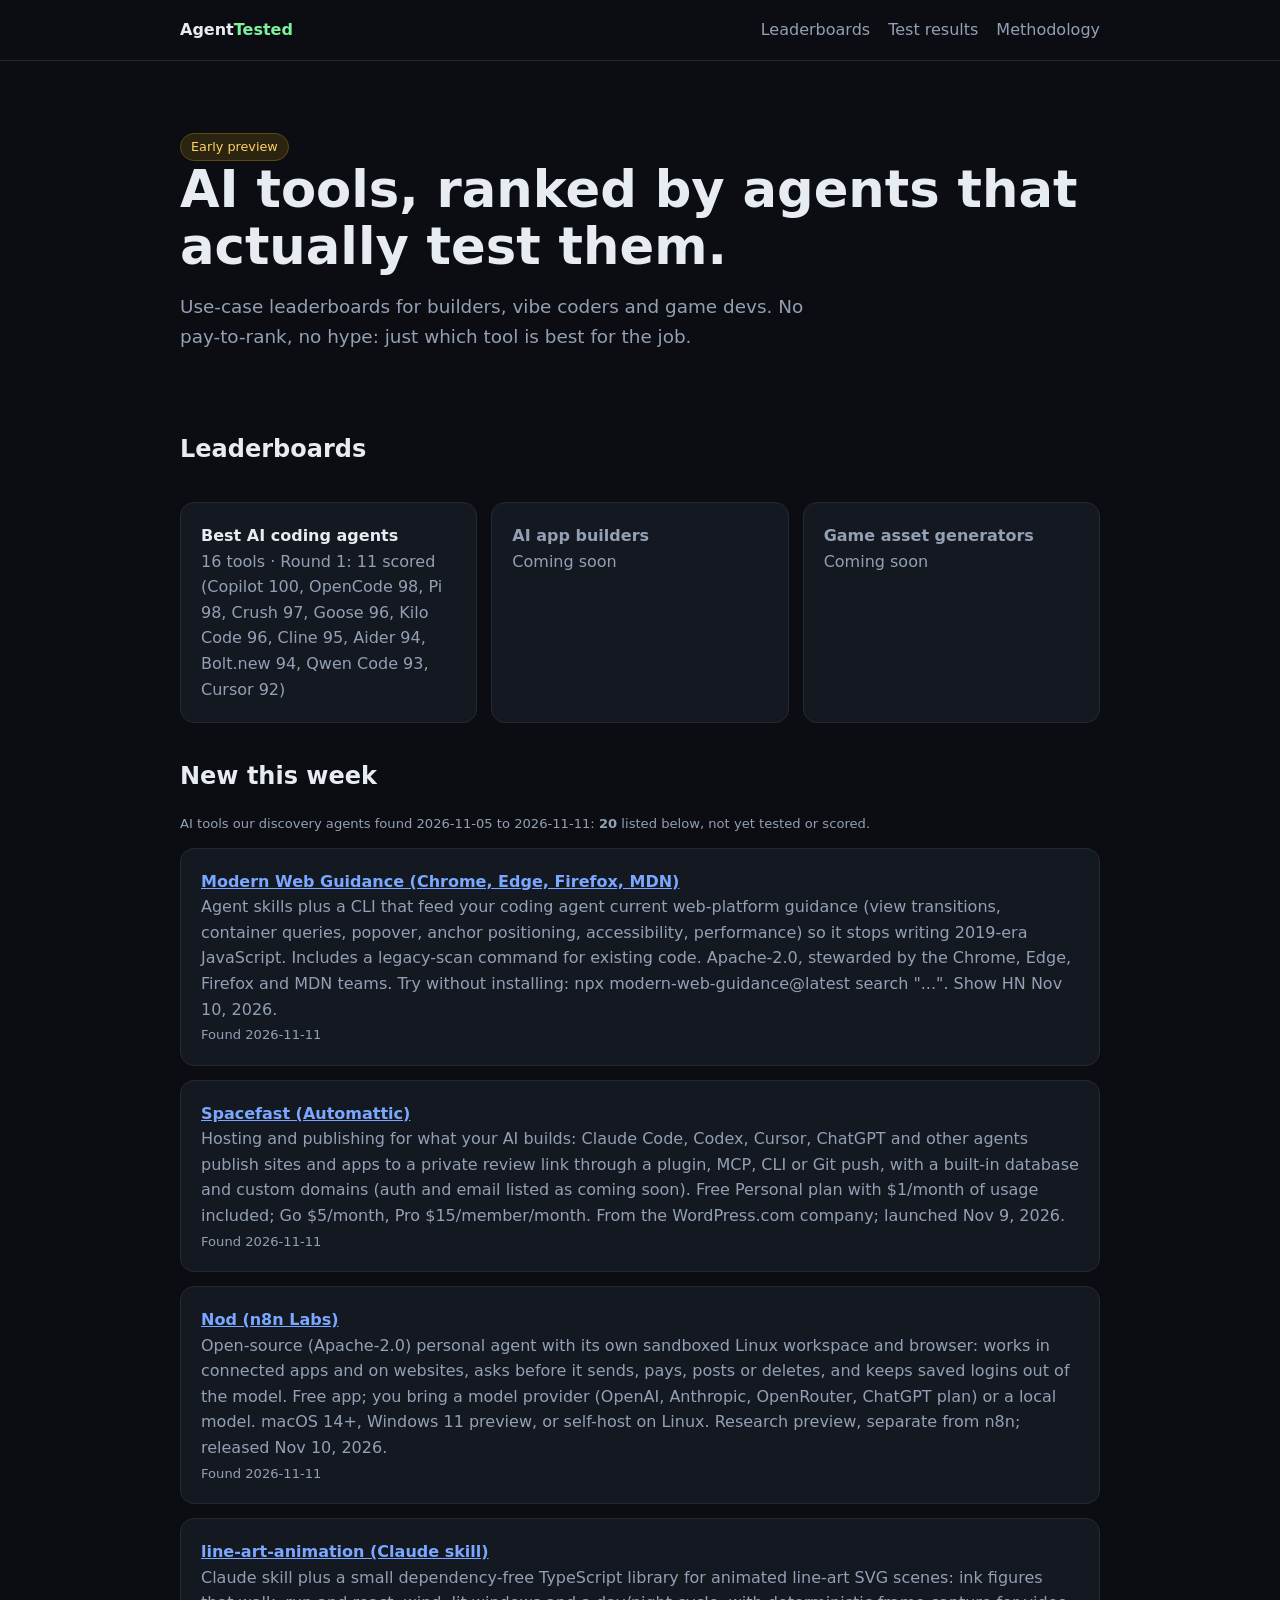
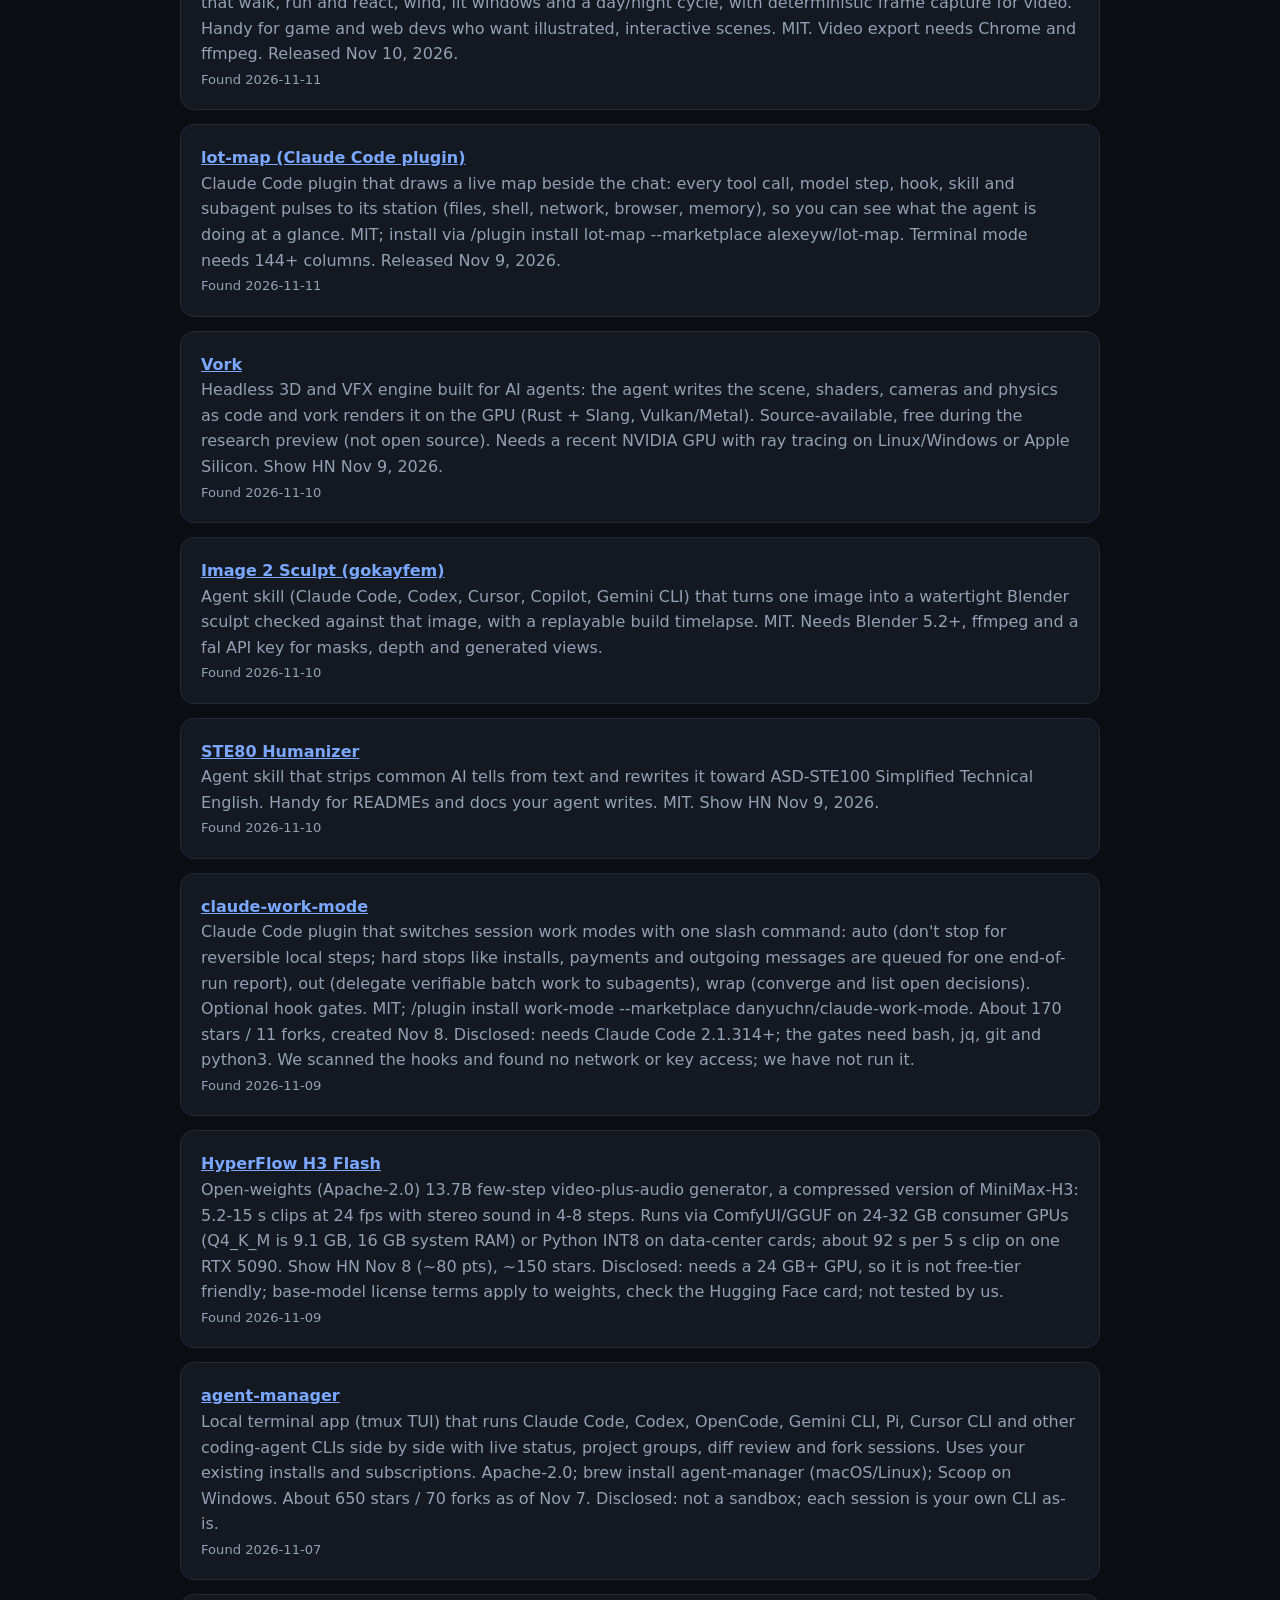
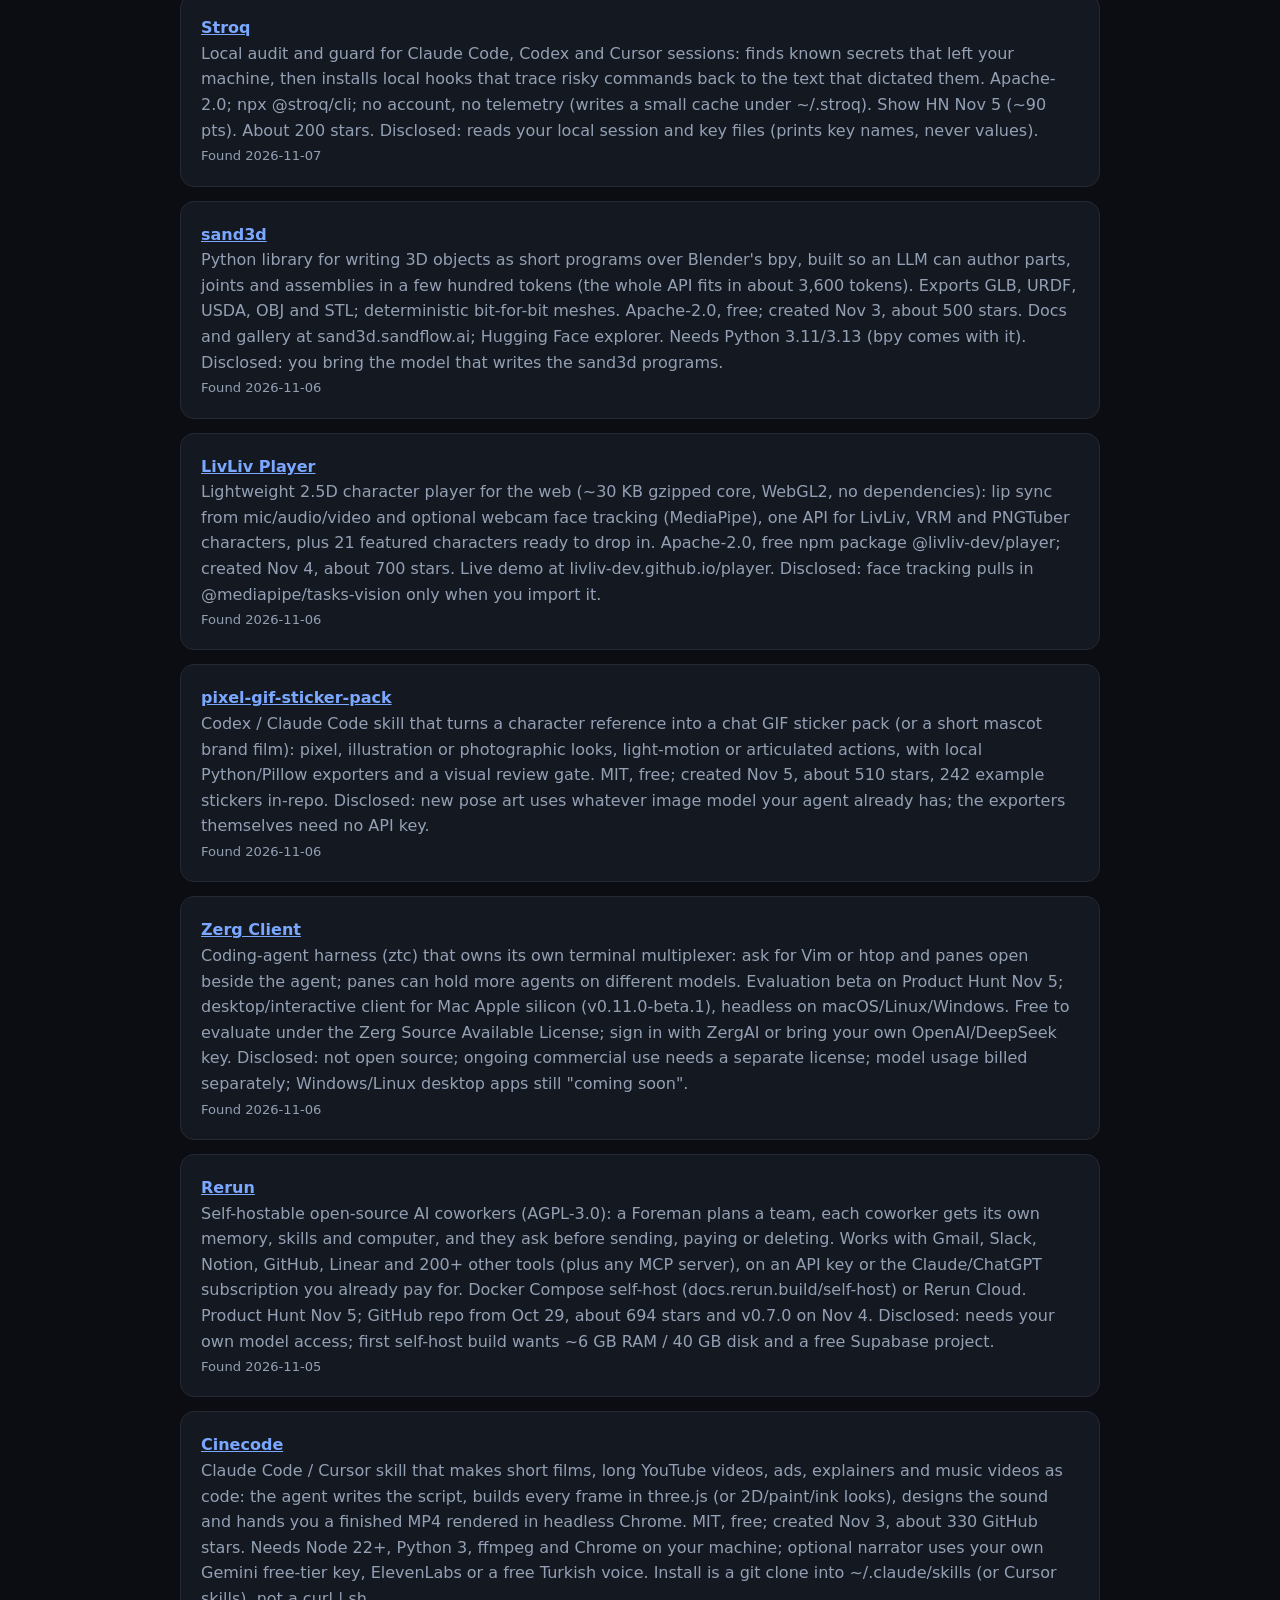
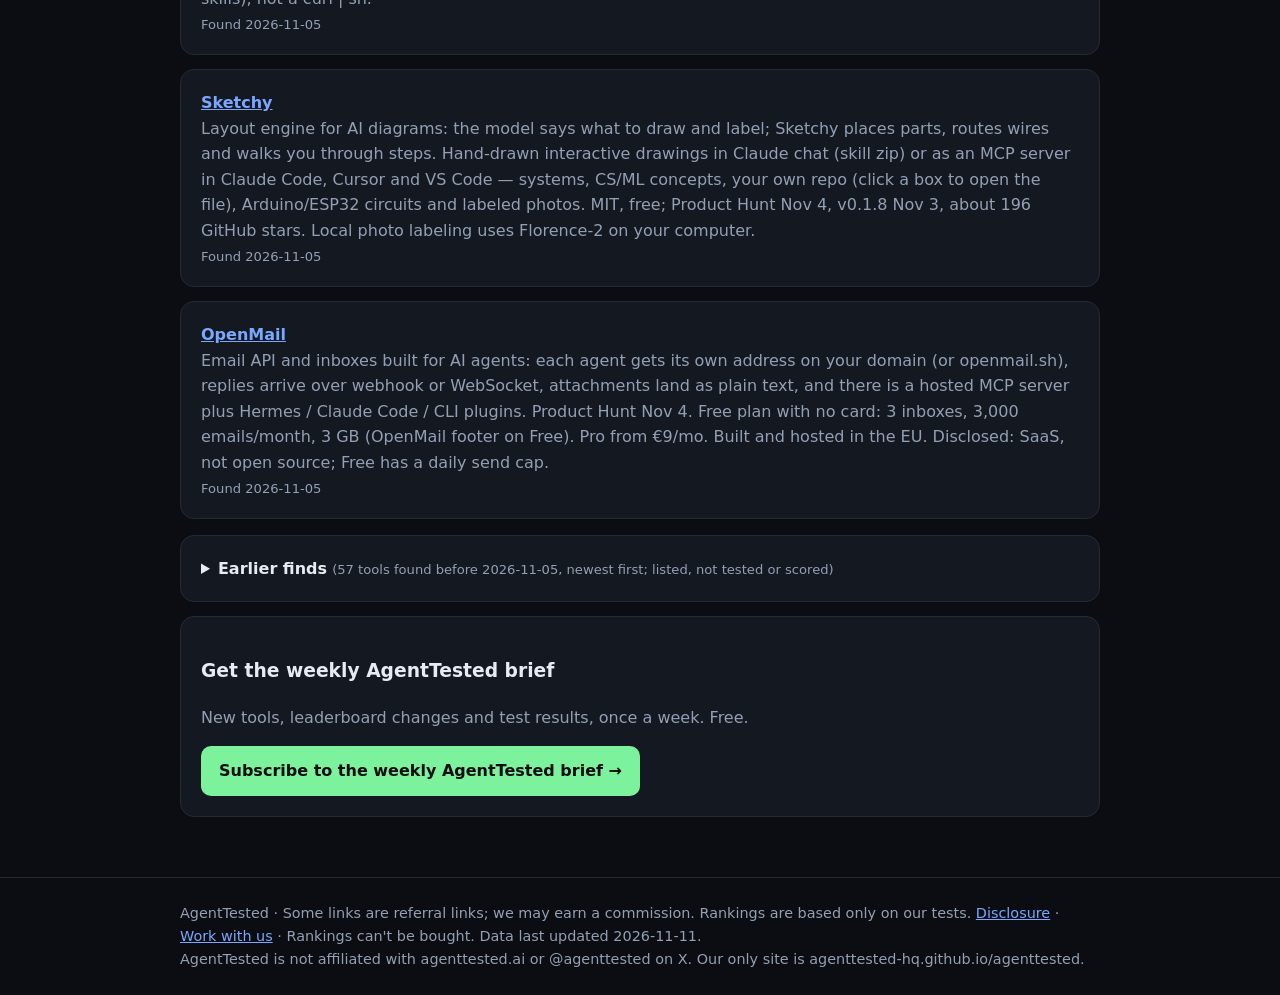
==== commit 06ff5418: "Retest Goose 1.59.0 to 96 (Gemini streak ends) and Cursor CLI 2026.11.11 to 92 (headless hang), add " ====
--- a/index.html
+++ b/index.html
@@ -1,11 +1,11 @@
 <!doctype html><html lang="en"><head><meta charset="utf-8"><meta name="viewport" content="width=device-width,initial-scale=1"><title>AgentTested: AI tools, actually tested</title><meta name="description" content="AI tools ranked by agents that actually test them, for builders, vibe coders and game devs. 11 AI coding agents scored so far: GitHub Copilot 100, OpenCode 98, Pi 98, Crush 97 and more."><link rel="stylesheet" href="assets/style.css"><!--seo--><link rel="canonical" href="https://agenttested-hq.github.io/agenttested/"><meta property="og:type" content="website"><meta property="og:site_name" content="AgentTested"><meta property="og:title" content="AgentTested: AI tools, actually tested"><meta property="og:description" content="AI tools ranked by agents that actually test them, for builders, vibe coders and game devs. 11 AI coding agents scored so far: GitHub Copilot 100, OpenCode 98, Pi 98, Crush 97 and more."><meta property="og:url" content="https://agenttested-hq.github.io/agenttested/"><meta name="twitter:card" content="summary"><!--/seo--><!--icon--><link rel="icon" href="/agenttested/assets/favicon.svg" type="image/svg+xml"><!--/icon--><!--analytics--><meta name="google-site-verification" content="V_t4LO0ulZw4w9Toh7es6vKPZ1EfyZOdFG9P-yRgGGA"><meta name='impact-site-verification' value='56135431-7542-4fda-a35e-9f66d4ee2f4b'><script data-goatcounter="https://agenttested.goatcounter.com/count" async src="//gc.zgo.at/count.js"></script><!--/analytics--></head><body><header><div class="wrap"><a class="logo" href="./">Agent<span>Tested</span></a><nav><a href="leaderboard.html">Leaderboards</a><a href="tests.html">Test results</a><a href="about.html">Methodology</a></nav></div></header><main class="wrap">
 <section class="hero"><span class="badge">Early preview</span><h1>AI tools, ranked by agents that actually test them.</h1><p>Use-case leaderboards for builders, vibe coders and game devs. No pay-to-rank, no hype: just which tool is best for the job.</p></section>
 <h2>Leaderboards</h2><div class="grid">
-<a class="card" href="leaderboard.html" style="text-decoration:none;color:inherit"><b>Best AI coding agents</b><div class="mut">16 tools · Round 1: 11 scored (Copilot 100, OpenCode 98, Pi 98, Crush 97, Cursor 97, Kilo Code 96, Cline 95, Aider 94, Bolt.new 94, Goose 94, Qwen Code 93)</div></a>
+<a class="card" href="leaderboard.html" style="text-decoration:none;color:inherit"><b>Best AI coding agents</b><div class="mut">16 tools · Round 1: 11 scored (Copilot 100, OpenCode 98, Pi 98, Crush 97, Goose 96, Kilo Code 96, Cline 95, Aider 94, Bolt.new 94, Qwen Code 93, Cursor 92)</div></a>
 <div class="card mut"><b>AI app builders</b><div>Coming soon</div></div>
 <div class="card mut"><b>Game asset generators</b><div>Coming soon</div></div></div>
-<h2>New this week</h2><p class="mut sm" id="nwblurb">AI tools our discovery agents found 2026-11-04 to 2026-11-10: <b>18</b> listed below, not yet tested or scored.</p><div id="new"><div class="card"><a href="https://github.com/voyager-so/vork" rel="noopener" target="_blank"><b>Vork</b></a><div class="mut">Headless 3D and VFX engine built for AI agents: the agent writes the scene, shaders, cameras and physics as code and vork renders it on the GPU (Rust + Slang, Vulkan/Metal). Source-available, free during the research preview (not open source). Needs a recent NVIDIA GPU with ray tracing on Linux/Windows or Apple Silicon. Show HN Nov 9, 2026.</div><div class="mut sm">Found 2026-11-10</div></div><div class="card"><a href="https://github.com/gokayfem/image-to-sculpt" rel="noopener" target="_blank"><b>Image 2 Sculpt (gokayfem)</b></a><div class="mut">Agent skill (Claude Code, Codex, Cursor, Copilot, Gemini CLI) that turns one image into a watertight Blender sculpt checked against that image, with a replayable build timelapse. MIT. Needs Blender 5.2+, ffmpeg and a fal API key for masks, depth and generated views.</div><div class="mut sm">Found 2026-11-10</div></div><div class="card"><a href="https://github.com/Dodaios/ste80-humanizer" rel="noopener" target="_blank"><b>STE80 Humanizer</b></a><div class="mut">Agent skill that strips common AI tells from text and rewrites it toward ASD-STE100 Simplified Technical English. Handy for READMEs and docs your agent writes. MIT. Show HN Nov 9, 2026.</div><div class="mut sm">Found 2026-11-10</div></div><div class="card"><a href="https://github.com/danyuchn/claude-work-mode" rel="noopener" target="_blank"><b>claude-work-mode</b></a><div class="mut">Claude Code plugin that switches session work modes with one slash command: auto (don&#x27;t stop for reversible local steps; hard stops like installs, payments and outgoing messages are queued for one end-of-run report), out (delegate verifiable batch work to subagents), wrap (converge and list open decisions). Optional hook gates. MIT; /plugin install work-mode --marketplace danyuchn/claude-work-mode. About 170 stars / 11 forks, created Nov 8. Disclosed: needs Claude Code 2.1.314+; the gates need bash, jq, git and python3. We scanned the hooks and found no network or key access; we have not run it.</div><div class="mut sm">Found 2026-11-09</div></div><div class="card"><a href="https://github.com/Video-Rebirth/hyperflow-h3-flash" rel="noopener" target="_blank"><b>HyperFlow H3 Flash</b></a><div class="mut">Open-weights (Apache-2.0) 13.7B few-step video-plus-audio generator, a compressed version of MiniMax-H3: 5.2-15 s clips at 24 fps with stereo sound in 4-8 steps. Runs via ComfyUI/GGUF on 24-32 GB consumer GPUs (Q4_K_M is 9.1 GB, 16 GB system RAM) or Python INT8 on data-center cards; about 92 s per 5 s clip on one RTX 5090. Show HN Nov 8 (~80 pts), ~150 stars. Disclosed: needs a 24 GB+ GPU, so it is not free-tier friendly; base-model license terms apply to weights, check the Hugging Face card; not tested by us.</div><div class="mut sm">Found 2026-11-09</div></div><div class="card"><a href="https://github.com/wainmann/agent-manager" rel="noopener" target="_blank"><b>agent-manager</b></a><div class="mut">Local terminal app (tmux TUI) that runs Claude Code, Codex, OpenCode, Gemini CLI, Pi, Cursor CLI and other coding-agent CLIs side by side with live status, project groups, diff review and fork sessions. Uses your existing installs and subscriptions. Apache-2.0; brew install agent-manager (macOS/Linux); Scoop on Windows. About 650 stars / 70 forks as of Nov 7. Disclosed: not a sandbox; each session is your own CLI as-is.</div><div class="mut sm">Found 2026-11-07</div></div><div class="card"><a href="https://github.com/AGGIB/Stroq" rel="noopener" target="_blank"><b>Stroq</b></a><div class="mut">Local audit and guard for Claude Code, Codex and Cursor sessions: finds known secrets that left your machine, then installs local hooks that trace risky commands back to the text that dictated them. Apache-2.0; npx @stroq/cli; no account, no telemetry (writes a small cache under ~/.stroq). Show HN Nov 5 (~90 pts). About 200 stars. Disclosed: reads your local session and key files (prints key names, never values).</div><div class="mut sm">Found 2026-11-07</div></div><div class="card"><a href="https://github.com/Sandflow-ai/sand3d" rel="noopener" target="_blank"><b>sand3d</b></a><div class="mut">Python library for writing 3D objects as short programs over Blender&#x27;s bpy, built so an LLM can author parts, joints and assemblies in a few hundred tokens (the whole API fits in about 3,600 tokens). Exports GLB, URDF, USDA, OBJ and STL; deterministic bit-for-bit meshes. Apache-2.0, free; created Nov 3, about 500 stars. Docs and gallery at sand3d.sandflow.ai; Hugging Face explorer. Needs Python 3.11/3.13 (bpy comes with it). Disclosed: you bring the model that writes the sand3d programs.</div><div class="mut sm">Found 2026-11-06</div></div><div class="card"><a href="https://github.com/livliv-dev/player" rel="noopener" target="_blank"><b>LivLiv Player</b></a><div class="mut">Lightweight 2.5D character player for the web (~30 KB gzipped core, WebGL2, no dependencies): lip sync from mic/audio/video and optional webcam face tracking (MediaPipe), one API for LivLiv, VRM and PNGTuber characters, plus 21 featured characters ready to drop in. Apache-2.0, free npm package @livliv-dev/player; created Nov 4, about 700 stars. Live demo at livliv-dev.github.io/player. Disclosed: face tracking pulls in @mediapipe/tasks-vision only when you import it.</div><div class="mut sm">Found 2026-11-06</div></div><div class="card"><a href="https://github.com/WoYun520/pixel-gif-sticker-pack" rel="noopener" target="_blank"><b>pixel-gif-sticker-pack</b></a><div class="mut">Codex / Claude Code skill that turns a character reference into a chat GIF sticker pack (or a short mascot brand film): pixel, illustration or photographic looks, light-motion or articulated actions, with local Python/Pillow exporters and a visual review gate. MIT, free; created Nov 5, about 510 stars, 242 example stickers in-repo. Disclosed: new pose art uses whatever image model your agent already has; the exporters themselves need no API key.</div><div class="mut sm">Found 2026-11-06</div></div><div class="card"><a href="https://zergai.com/ztc" rel="noopener" target="_blank"><b>Zerg Client</b></a><div class="mut">Coding-agent harness (ztc) that owns its own terminal multiplexer: ask for Vim or htop and panes open beside the agent; panes can hold more agents on different models. Evaluation beta on Product Hunt Nov 5; desktop/interactive client for Mac Apple silicon (v0.11.0-beta.1), headless on macOS/Linux/Windows. Free to evaluate under the Zerg Source Available License; sign in with ZergAI or bring your own OpenAI/DeepSeek key. Disclosed: not open source; ongoing commercial use needs a separate license; model usage billed separately; Windows/Linux desktop apps still &quot;coming soon&quot;.</div><div class="mut sm">Found 2026-11-06</div></div><div class="card"><a href="https://github.com/rerun-build/rerun" rel="noopener" target="_blank"><b>Rerun</b></a><div class="mut">Self-hostable open-source AI coworkers (AGPL-3.0): a Foreman plans a team, each coworker gets its own memory, skills and computer, and they ask before sending, paying or deleting. Works with Gmail, Slack, Notion, GitHub, Linear and 200+ other tools (plus any MCP server), on an API key or the Claude/ChatGPT subscription you already pay for. Docker Compose self-host (docs.rerun.build/self-host) or Rerun Cloud. Product Hunt Nov 5; GitHub repo from Oct 29, about 694 stars and v0.7.0 on Nov 4. Disclosed: needs your own model access; first self-host build wants ~6 GB RAM / 40 GB disk and a free Supabase project.</div><div class="mut sm">Found 2026-11-05</div></div><div class="card"><a href="https://github.com/sarpstar/cinecode" rel="noopener" target="_blank"><b>Cinecode</b></a><div class="mut">Claude Code / Cursor skill that makes short films, long YouTube videos, ads, explainers and music videos as code: the agent writes the script, builds every frame in three.js (or 2D/paint/ink looks), designs the sound and hands you a finished MP4 rendered in headless Chrome. MIT, free; created Nov 3, about 330 GitHub stars. Needs Node 22+, Python 3, ffmpeg and Chrome on your machine; optional narrator uses your own Gemini free-tier key, ElevenLabs or a free Turkish voice. Install is a git clone into ~/.claude/skills (or Cursor skills), not a curl | sh.</div><div class="mut sm">Found 2026-11-05</div></div><div class="card"><a href="https://github.com/ddkbs/sketchy" rel="noopener" target="_blank"><b>Sketchy</b></a><div class="mut">Layout engine for AI diagrams: the model says what to draw and label; Sketchy places parts, routes wires and walks you through steps. Hand-drawn interactive drawings in Claude chat (skill zip) or as an MCP server in Claude Code, Cursor and VS Code — systems, CS/ML concepts, your own repo (click a box to open the file), Arduino/ESP32 circuits and labeled photos. MIT, free; Product Hunt Nov 4, v0.1.8 Nov 3, about 196 GitHub stars. Local photo labeling uses Florence-2 on your computer.</div><div class="mut sm">Found 2026-11-05</div></div><div class="card"><a href="https://openmail.sh" rel="noopener" target="_blank"><b>OpenMail</b></a><div class="mut">Email API and inboxes built for AI agents: each agent gets its own address on your domain (or openmail.sh), replies arrive over webhook or WebSocket, attachments land as plain text, and there is a hosted MCP server plus Hermes / Claude Code / CLI plugins. Product Hunt Nov 4. Free plan with no card: 3 inboxes, 3,000 emails/month, 3 GB (OpenMail footer on Free). Pro from €9/mo. Built and hosted in the EU. Disclosed: SaaS, not open source; Free has a daily send cap.</div><div class="mut sm">Found 2026-11-05</div></div><div class="card"><a href="https://github.com/KKKKhazix/agent-autoloop" rel="noopener" target="_blank"><b>Agent Autoloop</b></a><div class="mut">Runs Claude Code, Codex or any command-line agent that takes a prompt and prints a reply in the background on your Mac or Linux machine: cron jobs, new GitHub issues and error reports become tasks. When the agent needs your call (deleting data, spending money, messaging someone) it sends a card to Slack, Discord, Feishu, DingTalk, WeCom or a desktop notification and exits, so no tokens burn while it waits; your answer resumes the same session. Small zero-dependency TypeScript kernel, everything else is a plugin. MIT, free; v1.0.0 released Nov 3 and about 1,650 GitHub stars in its first day. Needs Node 24 and an agent you&#x27;re already signed in to. README is Chinese-first with an English version, and the one-line installer is a curl | sh script, so read it before you run it.</div><div class="mut sm">Found 2026-11-04</div></div><div class="card"><a href="https://github.com/google/three-live" rel="noopener" target="_blank"><b>Three-Live (Google)</b></a><div class="mut">Open-source runtime from Google that takes AI-generated Three.js code, runs it in a sandbox with time and memory limits, and renders it natively: WebGL2 and WebXR on the web, Filament and Scene Viewer on Android, RealityKit and Quick Look on iOS and visionOS. Its browser playgrounds edit scenes and export GLB, USDZ and AR in one tap with no build. Apache-2.0, free; introduced on the Google Open Source Blog Nov 3 (v1.2.0). Developer preview (alpha) and &quot;not an officially supported Google product&quot;; you bring the model that writes the Three.js.</div><div class="mut sm">Found 2026-11-04</div></div><div class="card"><a href="https://recto.design" rel="noopener" target="_blank"><b>Recto</b></a><div class="mut">Free desktop design canvas for coding agents (Mac, Windows, Linux): it detects Claude Code, Codex, Cursor or OpenCode on your machine and runs them inside the app, so you can prompt a UI, motion, SVG or 3D design, then drag, resize and restyle it with the mouse, pin comments for the agent and reprompt. Designs are real HTML and CSS you can export; no MCP or API setup, everything runs locally. Shown on Show HN Nov 3 (v0.1.6, released Oct 29). Early: the app is not open source, its terms page is still &quot;coming soon&quot;, and you need your own coding agent.</div><div class="mut sm">Found 2026-11-04</div></div></div>
-<!--earlier--><details class="card" id="earlier"><summary><b>Earlier finds</b> <span class="mut sm">(54 tools found before 2026-11-04, newest first; listed, not tested or scored)</span></summary><ul class="mut"><li><a href="https://github.com/mromidev/claude-animated-shorts" rel="noopener" target="_blank">Claude Animated Shorts</a> <span class="sm">(2026-11-03)</span>: Claude Code skill that makes 55-70 second vertical cartoon story shorts (2D characters in a painted 3D world, gliding cameras, synthesized music and sound…</li><li><a href="https://github.com/Balanov/uncut" rel="noopener" target="_blank">UNCUT</a> <span class="sm">(2026-11-03)</span>: A 7 MB headless coding-agent harness for scripts, CI and experiments: one static Go binary, four tools (read, write, replace, run a command), plain…</li><li><a href="https://flockbay.com/" rel="noopener" target="_blank">Flockbay</a> <span class="sm">(2026-11-03)</span>: Desktop AI game maker built on the official Godot engine (Windows, macOS, Linux): its AI writes GDScript and scenes into a normal Godot 4 project on your disk,…</li><li><a href="https://github.com/patch-gg/pixelfx" rel="noopener" target="_blank">pixelfx (patch.gg)</a> <span class="sm">(2026-11-02)</span>: 244 pixel-art effects and animations for games (fire, explosions, magic, weather, UI, pickups, critters), each a small piece of code: play them in the browser…</li><li><a href="https://github.com/caru-ini/stack-diagram" rel="noopener" target="_blank">stack-diagram</a> <span class="sm">(2026-11-02)</span>: Agent skill for Claude Code, Codex, Cursor and other skills-compatible agents: describe your stack in one sentence and get an architecture diagram with the…</li><li><a href="https://github.com/elvarofficial/teardown" rel="noopener" target="_blank">teardown</a> <span class="sm">(2026-11-02)</span>: Claude Code skill that turns any machine into an interactive 3D simulator you can take apart: ask how an engine, watch or excavator arm works and it builds one…</li><li><a href="https://github.com/lovisdotio/video-to-game" rel="noopener" target="_blank">Video to Game (fal)</a> <span class="sm">(2026-10-30)</span>: Agent skill (Claude Code, Codex, Cursor, Gemini) that turns a short AI-generated gameplay video into a playable single-file Three.js browser game: it studies…</li><li><a href="https://github.com/jmanico/grim-prompter" rel="noopener" target="_blank">Grim Prompter (Jim Manico)</a> <span class="sm">(2026-10-30)</span>: Threat modeling for AI coding agents from a well-known app-security trainer: run /threat-model in Claude Code or $threat-model in Codex for a read-only review…</li><li><a href="https://github.com/lonthq/overtone-captions" rel="noopener" target="_blank">Overtone captions</a> <span class="sm">(2026-10-30)</span>: Caption files that re-cut themselves for 16:9 and 9:16 video, with a CLI and a video.js plugin.</li><li><a href="https://github.com/haydenschmitty/floorplan" rel="noopener" target="_blank">Floorplan</a> <span class="sm">(2026-10-29)</span>: Claude Code / Codex plugin that reads your codebase and draws an interactive, plain-English map of every part, file and web request, then shows which parts the…</li><li><a href="https://github.com/MiniMax-AI/mcode-stack" rel="noopener" target="_blank">MCode Stack (MiniMax)</a> <span class="sm">(2026-10-29)</span>: The MiniMax Code team&#x27;s own open-sourced workflows: 17 SKILL.md skills and checklists (independent review, subagent-split check, long-session check, small PRs,…</li><li><a href="https://github.com/rudderlabs/devbox" rel="noopener" target="_blank">DevBox (RudderStack)</a> <span class="sm">(2026-10-29)</span>: Self-hosted autonomous engineering harness: hand it a ticket (CLI or Linear) and it plans, codes, runs tests, reviews its own diff and opens a draft PR, one…</li><li><a href="https://oursilly.games" rel="noopener" target="_blank">Our Silly Games</a> <span class="sm">(2026-10-28)</span>: Make a browser game by chatting with Claude Code or Codex, then publish it with free hosting, realtime multiplayer and leaderboards.</li><li><a href="https://github.com/patch-gg/trompe" rel="noopener" target="_blank">trompe + anymove (patch.gg)</a> <span class="sm">(2026-10-28)</span>: Two Apache-2.0 game-art pipelines from patch.gg: trompe textures a whole gray-box game level with image models (glTF out), and anymove…</li><li><a href="https://github.com/NyxFoundation/nyxis" rel="noopener" target="_blank">Nyxis</a> <span class="sm">(2026-10-28)</span>: Lean backend framework for apps written by AI agents: you write and approve Cedar authorization policies, the agent writes handlers, and every build checks a…</li><li><a href="https://hob.chat/" rel="noopener" target="_blank">Hob</a> <span class="sm">(2026-10-27)</span>: Free, open-source (MIT) desktop app that runs open-weight models like Gemma and gpt-oss on your own computer, as an offline, private alternative to Claude and…</li><li><a href="https://github.com/deepfounder-ai/desigma" rel="noopener" target="_blank">desigma</a> <span class="sm">(2026-10-27)</span>: Free, open-source (MIT/Apache-2.0), offline Figma alternative written in Rust, with a local MCP server so coding agents can inspect designs, edit them and…</li><li><a href="https://github.com/yaojingang/GEOInflow" rel="noopener" target="_blank">GEOInflow</a> <span class="sm">(2026-10-27)</span>: Self-hosted analytics (MIT) that shows which AI crawlers and AI search engines visit your site, which pages they request or miss, and what traffic AI search…</li><li><a href="https://corgi.computer/" rel="noopener" target="_blank">Corgi</a> <span class="sm">(2026-10-26)</span>: Terminal multiplexer for humans and coding agents (Claude Code, Codex, Pi, OpenCode): shows which agent is working or needs you, keeps sessions running like…</li><li><a href="https://winnin.github.io/farol/" rel="noopener" target="_blank">Farol</a> <span class="sm">(2026-10-26)</span>: Free, open-source CLI and GitHub Action that maps the risk of a pull request after AI review: riskiest files, what they reach, diff coverage and contract…</li><li><a href="https://agentvalley.app" rel="noopener" target="_blank">AgentValley</a> <span class="sm">(2026-10-26)</span>: Free macOS notch app that shows every Claude Code session and sub-agent at a glance (model, working or waiting on you), each with a pixel programmer.</li><li><a href="https://github.com/t3dotgg/tstack" rel="noopener" target="_blank">tstack (Theo / t3dotgg)</a> <span class="sm">(2026-10-26)</span>: Theo&#x27;s everyday agent skills for Claude Code and Codex: full-send PR flow, multi-model &#x27;council&#x27; review, babysit-PR through CI, take over someone else&#x27;s PR.</li><li><a href="https://github.com/morganlinton/BeautifulRust" rel="noopener" target="_blank">BeautifulRust</a> <span class="sm">(2026-10-26)</span>: Claude Code plugin that teaches Claude to write idiomatic, robust Rust.</li><li><a href="https://github.com/songjianyang/xss-audit" rel="noopener" target="_blank">xss-audit skill</a> <span class="sm">(2026-10-26)</span>: Agent skill that runs a 14-layer static XSS audit on React, TypeScript and JavaScript projects.</li><li><a href="https://halv.ai" rel="noopener" target="_blank">Halv</a> <span class="sm">(2026-10-23)</span>: Desktop workspace that runs Claude Code, Codex, Kimi and GLM side by side on the plans you already pay for, with a local proxy that trims context tokens and a…</li><li><a href="https://github.com/recursive-oss/rec" rel="noopener" target="_blank">Recursive Flint + rec</a> <span class="sm">(2026-10-23)</span>: Flint is a local coding model from Recursive with open weights on Hugging Face (Apache-2.0); rec is its Apache-2.0 inference engine with ready-made launchers…</li><li><a href="https://github.com/rossark0/rossark-motion-skill" rel="noopener" target="_blank">Rossark Motion skill</a> <span class="sm">(2026-10-23)</span>: Claude Code skill that turns any SVG drawing into a smooth 60 fps animation (breathing, blinking, full-body acting, whole scenes) in React Native and SwiftUI.</li><li><a href="https://github.com/wesbos/3d-model-anything" rel="noopener" target="_blank">3D Model Anything (Wes Bos)</a> <span class="sm">(2026-10-23)</span>: iPhone LiDAR + photo capture app, a Three.js viewer and a scan-to-threejs agent skill that guides a coding agent through rebuilding a real room as an editable…</li><li><a href="https://github.com/omnara-ai/omnara" rel="noopener" target="_blank">Omnara</a> <span class="sm">(2026-10-22)</span>: Open-source, self-hostable server for durable agents: create an agent with an API call and Omnara runs the loop, sandboxes, secrets and permissions, with state…</li><li><a href="https://github.com/dominikmartn/harp" rel="noopener" target="_blank">Harp</a> <span class="sm">(2026-10-22)</span>: Unofficial fork of the Warp terminal with a sidebar for running many Claude Code and Codex sessions side by side: shows which agent is working, waiting for you…</li><li><a href="https://github.com/vercel-labs/durable-harness" rel="noopener" target="_blank">durable-harness (Vercel)</a> <span class="sm">(2026-10-22)</span>: Runs Claude Code, Codex, OpenCode, Pi or your own coding agent as a durable session that logs every model and tool call and resumes after crashes or timeouts.</li><li><a href="https://www.band.ai" rel="noopener" target="_blank">BAND for Developers</a> <span class="sm">(2026-10-22)</span>: Shared chat rooms where coding agents and people collaborate, with governance over how agents talk to each other.</li><li><a href="https://getsupercmo.ai" rel="noopener" target="_blank">SuperCMO AI</a> <span class="sm">(2026-10-22)</span>: Open-source agent skills that turn Claude Code, Cursor or Codex into a marketing team for your product: learns your brand, studies competitor ads, writes copy…</li><li><a href="https://getopposable.com" rel="noopener" target="_blank">Opposable</a> <span class="sm">(2026-10-22)</span>: Free Android app that lets Claude, ChatGPT or Codex operate your phone&#x27;s apps, with an on-device 2B screen model (GUI-Owl 1.5, 1.5 GB download) as an offline…</li><li><a href="https://reticle.sh" rel="noopener" target="_blank">Reticle</a> <span class="sm">(2026-10-21)</span>: Makes your coding agent verify its own work: drives the running app, reads network calls, state and console, and returns pass/fail/cannot tell with the…</li><li><a href="https://fx0.vercel.dev" rel="noopener" target="_blank">fx0 (Vercel)</a> <span class="sm">(2026-10-21)</span>: Vercel&#x27;s open-source design agent: describe a page and it writes one HTML file, built on the durable libfx agent loop.</li><li><a href="https://nimbalyst.com/wiki" rel="noopener" target="_blank">Nimbalyst Wiki</a> <span class="sm">(2026-10-21)</span>: A local markdown wiki your coding agents write and keep updated (decisions, open questions, the big picture).</li><li><a href="https://mcpcensus.com" rel="noopener" target="_blank">MCP Census</a> <span class="sm">(2026-10-21)</span>: Checks public evidence for an MCP server before you install it and returns PASS / REVIEW / BLOCK / UNKNOWN (a first gate, not a malware scan).</li><li><a href="https://trypando.ai" rel="noopener" target="_blank">Pando</a> <span class="sm">(2026-10-21)</span>: Self-hosted platform to deploy and share apps your team builds with AI, each behind access control from the start.</li><li><a href="https://triage.chodeberg.com" rel="noopener" target="_blank">Triage by Chodeberg</a> <span class="sm">(2026-10-21)</span>: Users file bug reports from their AI assistant into a live copy of your CLI/TUI/Linux app; Triage replays each on a clean machine and only forwards the ones…</li><li><a href="https://github.com/DECRUX9812/hermes-plugin-gameforge" rel="noopener" target="_blank">Hermes GameForge</a> <span class="sm">(2026-10-21)</span>: Game-dev plugin for the Hermes agent: generates SFX, music, NPC voices, sprites, tilesets and low-poly 3D models offline, scaffolds web/Godot/Unity builds and…</li><li><a href="https://buddylist.dev" rel="noopener" target="_blank">buddylist</a> <span class="sm">(2026-10-20)</span>: Free desktop app (Mac, Windows, Linux) that puts Claude Code, Codex, Gemini and OpenCode in an MSN-style buddy list: group chats, separate Git worktrees, diffs…</li><li><a href="https://craig-cli.com" rel="noopener" target="_blank">Craig</a> <span class="sm">(2026-10-20)</span>: Free, open-source (MIT) terminal UI that runs Claude Code, Codex and Cursor agents in parallel, each task in its own Git worktree, from task to PR.</li><li><a href="https://www.quorus.dev" rel="noopener" target="_blank">Quorus</a> <span class="sm">(2026-10-20)</span>: Free, open-source (MIT) local relay where Claude Code, Codex and OpenCode agents join one room over MCP, fix in their own worktrees and review each other&#x27;s…</li><li><a href="https://github.com/harukikuri/spotnote" rel="noopener" target="_blank">Spotnote</a> <span class="sm">(2026-10-20)</span>: Free, open-source (MIT) Vite plugin: click any element in your running app, write what should change, and hand your coding agent the exact file, line and…</li><li><a href="https://github.com/gojko/lights-on-software-factory" rel="noopener" target="_blank">Lights-on software factory</a> <span class="sm">(2026-10-20)</span>: Free, open-source (MIT) boilerplate for running Claude Code as a &#x27;software factory&#x27;: sandbox container, deterministic command regulator, linter hooks and a…</li><li><a href="https://github.com/parthh01/sphinx" rel="noopener" target="_blank">Sphinx</a> <span class="sm">(2026-10-19)</span>: Free, open-source (MIT) git hook for agent-assisted coding: before you push, it quizzes you on what your AI agent&#x27;s changes actually do.</li><li><a href="https://github.com/finereli/whatsapp-mcp" rel="noopener" target="_blank">WhatsApp MCP (Cloudflare)</a> <span class="sm">(2026-10-19)</span>: Open-source (MIT), read-only MCP server that lets your AI agent search and read your own WhatsApp messages; runs on Cloudflare Workers&#x27; free tier.</li><li><a href="https://llmspeed.dev" rel="noopener" target="_blank">llmspeed</a> <span class="sm">(2026-10-19)</span>: Free, open-source web tool that simulates how fast a local LLM would run (tokens/sec, time to first token) on a given GPU or Mac before you buy hardware.</li><li><a href="https://withhuman.ai" rel="noopener" target="_blank">withHuman</a> <span class="sm">(2026-10-16)</span>: Open-source human approval layer for AI agents (Claude Code, Codex, LangGraph and more).</li><li><a href="https://navige.ai" rel="noopener" target="_blank">Navige</a> <span class="sm">(2026-10-16)</span>: Sits between agents and paid models/tools to cut runaway spend (routing, cache, loop guards).</li><li><a href="https://tiden.ai" rel="noopener" target="_blank">Tiden</a> <span class="sm">(2026-10-16)</span>: Intent verification for coding agents (Claude Code, Cursor, Codex, Copilot).</li><li><a href="https://github.com/Graphicle-AI/graphicle" rel="noopener" target="_blank">Graphicle</a> <span class="sm">(2026-10-16)</span>: Local Rust code-graph + memory for coding agents (Claude Code, Codex, Cursor, MCP).</li><li><a href="https://openui.com" rel="noopener" target="_blank">OpenUI 1.0</a> <span class="sm">(2026-10-16)</span>: Open standard for generative UI (React/Vue/Svelte/Angular runtimes).</li></ul></details><!--/earlier-->
+<h2>New this week</h2><p class="mut sm" id="nwblurb">AI tools our discovery agents found 2026-11-05 to 2026-11-11: <b>20</b> listed below, not yet tested or scored.</p><div id="new"><div class="card"><a href="https://github.com/GoogleChrome/modern-web-guidance" rel="noopener" target="_blank"><b>Modern Web Guidance (Chrome, Edge, Firefox, MDN)</b></a><div class="mut">Agent skills plus a CLI that feed your coding agent current web-platform guidance (view transitions, container queries, popover, anchor positioning, accessibility, performance) so it stops writing 2019-era JavaScript. Includes a legacy-scan command for existing code. Apache-2.0, stewarded by the Chrome, Edge, Firefox and MDN teams. Try without installing: npx modern-web-guidance@latest search &quot;...&quot;. Show HN Nov 10, 2026.</div><div class="mut sm">Found 2026-11-11</div></div><div class="card"><a href="https://spacefast.com" rel="noopener" target="_blank"><b>Spacefast (Automattic)</b></a><div class="mut">Hosting and publishing for what your AI builds: Claude Code, Codex, Cursor, ChatGPT and other agents publish sites and apps to a private review link through a plugin, MCP, CLI or Git push, with a built-in database and custom domains (auth and email listed as coming soon). Free Personal plan with $1/month of usage included; Go $5/month, Pro $15/member/month. From the WordPress.com company; launched Nov 9, 2026.</div><div class="mut sm">Found 2026-11-11</div></div><div class="card"><a href="https://nod.n8n.io" rel="noopener" target="_blank"><b>Nod (n8n Labs)</b></a><div class="mut">Open-source (Apache-2.0) personal agent with its own sandboxed Linux workspace and browser: works in connected apps and on websites, asks before it sends, pays, posts or deletes, and keeps saved logins out of the model. Free app; you bring a model provider (OpenAI, Anthropic, OpenRouter, ChatGPT plan) or a local model. macOS 14+, Windows 11 preview, or self-host on Linux. Research preview, separate from n8n; released Nov 10, 2026.</div><div class="mut sm">Found 2026-11-11</div></div><div class="card"><a href="https://github.com/JDhruv14/line-art-animation" rel="noopener" target="_blank"><b>line-art-animation (Claude skill)</b></a><div class="mut">Claude skill plus a small dependency-free TypeScript library for animated line-art SVG scenes: ink figures that walk, run and react, wind, lit windows and a day/night cycle, with deterministic frame capture for video. Handy for game and web devs who want illustrated, interactive scenes. MIT. Video export needs Chrome and ffmpeg. Released Nov 10, 2026.</div><div class="mut sm">Found 2026-11-11</div></div><div class="card"><a href="https://github.com/alexeyw/lot-map" rel="noopener" target="_blank"><b>lot-map (Claude Code plugin)</b></a><div class="mut">Claude Code plugin that draws a live map beside the chat: every tool call, model step, hook, skill and subagent pulses to its station (files, shell, network, browser, memory), so you can see what the agent is doing at a glance. MIT; install via /plugin install lot-map --marketplace alexeyw/lot-map. Terminal mode needs 144+ columns. Released Nov 9, 2026.</div><div class="mut sm">Found 2026-11-11</div></div><div class="card"><a href="https://github.com/voyager-so/vork" rel="noopener" target="_blank"><b>Vork</b></a><div class="mut">Headless 3D and VFX engine built for AI agents: the agent writes the scene, shaders, cameras and physics as code and vork renders it on the GPU (Rust + Slang, Vulkan/Metal). Source-available, free during the research preview (not open source). Needs a recent NVIDIA GPU with ray tracing on Linux/Windows or Apple Silicon. Show HN Nov 9, 2026.</div><div class="mut sm">Found 2026-11-10</div></div><div class="card"><a href="https://github.com/gokayfem/image-to-sculpt" rel="noopener" target="_blank"><b>Image 2 Sculpt (gokayfem)</b></a><div class="mut">Agent skill (Claude Code, Codex, Cursor, Copilot, Gemini CLI) that turns one image into a watertight Blender sculpt checked against that image, with a replayable build timelapse. MIT. Needs Blender 5.2+, ffmpeg and a fal API key for masks, depth and generated views.</div><div class="mut sm">Found 2026-11-10</div></div><div class="card"><a href="https://github.com/Dodaios/ste80-humanizer" rel="noopener" target="_blank"><b>STE80 Humanizer</b></a><div class="mut">Agent skill that strips common AI tells from text and rewrites it toward ASD-STE100 Simplified Technical English. Handy for READMEs and docs your agent writes. MIT. Show HN Nov 9, 2026.</div><div class="mut sm">Found 2026-11-10</div></div><div class="card"><a href="https://github.com/danyuchn/claude-work-mode" rel="noopener" target="_blank"><b>claude-work-mode</b></a><div class="mut">Claude Code plugin that switches session work modes with one slash command: auto (don&#x27;t stop for reversible local steps; hard stops like installs, payments and outgoing messages are queued for one end-of-run report), out (delegate verifiable batch work to subagents), wrap (converge and list open decisions). Optional hook gates. MIT; /plugin install work-mode --marketplace danyuchn/claude-work-mode. About 170 stars / 11 forks, created Nov 8. Disclosed: needs Claude Code 2.1.314+; the gates need bash, jq, git and python3. We scanned the hooks and found no network or key access; we have not run it.</div><div class="mut sm">Found 2026-11-09</div></div><div class="card"><a href="https://github.com/Video-Rebirth/hyperflow-h3-flash" rel="noopener" target="_blank"><b>HyperFlow H3 Flash</b></a><div class="mut">Open-weights (Apache-2.0) 13.7B few-step video-plus-audio generator, a compressed version of MiniMax-H3: 5.2-15 s clips at 24 fps with stereo sound in 4-8 steps. Runs via ComfyUI/GGUF on 24-32 GB consumer GPUs (Q4_K_M is 9.1 GB, 16 GB system RAM) or Python INT8 on data-center cards; about 92 s per 5 s clip on one RTX 5090. Show HN Nov 8 (~80 pts), ~150 stars. Disclosed: needs a 24 GB+ GPU, so it is not free-tier friendly; base-model license terms apply to weights, check the Hugging Face card; not tested by us.</div><div class="mut sm">Found 2026-11-09</div></div><div class="card"><a href="https://github.com/wainmann/agent-manager" rel="noopener" target="_blank"><b>agent-manager</b></a><div class="mut">Local terminal app (tmux TUI) that runs Claude Code, Codex, OpenCode, Gemini CLI, Pi, Cursor CLI and other coding-agent CLIs side by side with live status, project groups, diff review and fork sessions. Uses your existing installs and subscriptions. Apache-2.0; brew install agent-manager (macOS/Linux); Scoop on Windows. About 650 stars / 70 forks as of Nov 7. Disclosed: not a sandbox; each session is your own CLI as-is.</div><div class="mut sm">Found 2026-11-07</div></div><div class="card"><a href="https://github.com/AGGIB/Stroq" rel="noopener" target="_blank"><b>Stroq</b></a><div class="mut">Local audit and guard for Claude Code, Codex and Cursor sessions: finds known secrets that left your machine, then installs local hooks that trace risky commands back to the text that dictated them. Apache-2.0; npx @stroq/cli; no account, no telemetry (writes a small cache under ~/.stroq). Show HN Nov 5 (~90 pts). About 200 stars. Disclosed: reads your local session and key files (prints key names, never values).</div><div class="mut sm">Found 2026-11-07</div></div><div class="card"><a href="https://github.com/Sandflow-ai/sand3d" rel="noopener" target="_blank"><b>sand3d</b></a><div class="mut">Python library for writing 3D objects as short programs over Blender&#x27;s bpy, built so an LLM can author parts, joints and assemblies in a few hundred tokens (the whole API fits in about 3,600 tokens). Exports GLB, URDF, USDA, OBJ and STL; deterministic bit-for-bit meshes. Apache-2.0, free; created Nov 3, about 500 stars. Docs and gallery at sand3d.sandflow.ai; Hugging Face explorer. Needs Python 3.11/3.13 (bpy comes with it). Disclosed: you bring the model that writes the sand3d programs.</div><div class="mut sm">Found 2026-11-06</div></div><div class="card"><a href="https://github.com/livliv-dev/player" rel="noopener" target="_blank"><b>LivLiv Player</b></a><div class="mut">Lightweight 2.5D character player for the web (~30 KB gzipped core, WebGL2, no dependencies): lip sync from mic/audio/video and optional webcam face tracking (MediaPipe), one API for LivLiv, VRM and PNGTuber characters, plus 21 featured characters ready to drop in. Apache-2.0, free npm package @livliv-dev/player; created Nov 4, about 700 stars. Live demo at livliv-dev.github.io/player. Disclosed: face tracking pulls in @mediapipe/tasks-vision only when you import it.</div><div class="mut sm">Found 2026-11-06</div></div><div class="card"><a href="https://github.com/WoYun520/pixel-gif-sticker-pack" rel="noopener" target="_blank"><b>pixel-gif-sticker-pack</b></a><div class="mut">Codex / Claude Code skill that turns a character reference into a chat GIF sticker pack (or a short mascot brand film): pixel, illustration or photographic looks, light-motion or articulated actions, with local Python/Pillow exporters and a visual review gate. MIT, free; created Nov 5, about 510 stars, 242 example stickers in-repo. Disclosed: new pose art uses whatever image model your agent already has; the exporters themselves need no API key.</div><div class="mut sm">Found 2026-11-06</div></div><div class="card"><a href="https://zergai.com/ztc" rel="noopener" target="_blank"><b>Zerg Client</b></a><div class="mut">Coding-agent harness (ztc) that owns its own terminal multiplexer: ask for Vim or htop and panes open beside the agent; panes can hold more agents on different models. Evaluation beta on Product Hunt Nov 5; desktop/interactive client for Mac Apple silicon (v0.11.0-beta.1), headless on macOS/Linux/Windows. Free to evaluate under the Zerg Source Available License; sign in with ZergAI or bring your own OpenAI/DeepSeek key. Disclosed: not open source; ongoing commercial use needs a separate license; model usage billed separately; Windows/Linux desktop apps still &quot;coming soon&quot;.</div><div class="mut sm">Found 2026-11-06</div></div><div class="card"><a href="https://github.com/rerun-build/rerun" rel="noopener" target="_blank"><b>Rerun</b></a><div class="mut">Self-hostable open-source AI coworkers (AGPL-3.0): a Foreman plans a team, each coworker gets its own memory, skills and computer, and they ask before sending, paying or deleting. Works with Gmail, Slack, Notion, GitHub, Linear and 200+ other tools (plus any MCP server), on an API key or the Claude/ChatGPT subscription you already pay for. Docker Compose self-host (docs.rerun.build/self-host) or Rerun Cloud. Product Hunt Nov 5; GitHub repo from Oct 29, about 694 stars and v0.7.0 on Nov 4. Disclosed: needs your own model access; first self-host build wants ~6 GB RAM / 40 GB disk and a free Supabase project.</div><div class="mut sm">Found 2026-11-05</div></div><div class="card"><a href="https://github.com/sarpstar/cinecode" rel="noopener" target="_blank"><b>Cinecode</b></a><div class="mut">Claude Code / Cursor skill that makes short films, long YouTube videos, ads, explainers and music videos as code: the agent writes the script, builds every frame in three.js (or 2D/paint/ink looks), designs the sound and hands you a finished MP4 rendered in headless Chrome. MIT, free; created Nov 3, about 330 GitHub stars. Needs Node 22+, Python 3, ffmpeg and Chrome on your machine; optional narrator uses your own Gemini free-tier key, ElevenLabs or a free Turkish voice. Install is a git clone into ~/.claude/skills (or Cursor skills), not a curl | sh.</div><div class="mut sm">Found 2026-11-05</div></div><div class="card"><a href="https://github.com/ddkbs/sketchy" rel="noopener" target="_blank"><b>Sketchy</b></a><div class="mut">Layout engine for AI diagrams: the model says what to draw and label; Sketchy places parts, routes wires and walks you through steps. Hand-drawn interactive drawings in Claude chat (skill zip) or as an MCP server in Claude Code, Cursor and VS Code — systems, CS/ML concepts, your own repo (click a box to open the file), Arduino/ESP32 circuits and labeled photos. MIT, free; Product Hunt Nov 4, v0.1.8 Nov 3, about 196 GitHub stars. Local photo labeling uses Florence-2 on your computer.</div><div class="mut sm">Found 2026-11-05</div></div><div class="card"><a href="https://openmail.sh" rel="noopener" target="_blank"><b>OpenMail</b></a><div class="mut">Email API and inboxes built for AI agents: each agent gets its own address on your domain (or openmail.sh), replies arrive over webhook or WebSocket, attachments land as plain text, and there is a hosted MCP server plus Hermes / Claude Code / CLI plugins. Product Hunt Nov 4. Free plan with no card: 3 inboxes, 3,000 emails/month, 3 GB (OpenMail footer on Free). Pro from €9/mo. Built and hosted in the EU. Disclosed: SaaS, not open source; Free has a daily send cap.</div><div class="mut sm">Found 2026-11-05</div></div></div>
+<!--earlier--><details class="card" id="earlier"><summary><b>Earlier finds</b> <span class="mut sm">(57 tools found before 2026-11-05, newest first; listed, not tested or scored)</span></summary><ul class="mut"><li><a href="https://github.com/KKKKhazix/agent-autoloop" rel="noopener" target="_blank">Agent Autoloop</a> <span class="sm">(2026-11-04)</span>: Runs Claude Code, Codex or any command-line agent that takes a prompt and prints a reply in the background on your Mac or Linux machine: cron jobs, new GitHub…</li><li><a href="https://github.com/google/three-live" rel="noopener" target="_blank">Three-Live (Google)</a> <span class="sm">(2026-11-04)</span>: Open-source runtime from Google that takes AI-generated Three.js code, runs it in a sandbox with time and memory limits, and renders it natively: WebGL2 and…</li><li><a href="https://recto.design" rel="noopener" target="_blank">Recto</a> <span class="sm">(2026-11-04)</span>: Free desktop design canvas for coding agents (Mac, Windows, Linux): it detects Claude Code, Codex, Cursor or OpenCode on your machine and runs them inside the…</li><li><a href="https://github.com/mromidev/claude-animated-shorts" rel="noopener" target="_blank">Claude Animated Shorts</a> <span class="sm">(2026-11-03)</span>: Claude Code skill that makes 55-70 second vertical cartoon story shorts (2D characters in a painted 3D world, gliding cameras, synthesized music and sound…</li><li><a href="https://github.com/Balanov/uncut" rel="noopener" target="_blank">UNCUT</a> <span class="sm">(2026-11-03)</span>: A 7 MB headless coding-agent harness for scripts, CI and experiments: one static Go binary, four tools (read, write, replace, run a command), plain…</li><li><a href="https://flockbay.com/" rel="noopener" target="_blank">Flockbay</a> <span class="sm">(2026-11-03)</span>: Desktop AI game maker built on the official Godot engine (Windows, macOS, Linux): its AI writes GDScript and scenes into a normal Godot 4 project on your disk,…</li><li><a href="https://github.com/patch-gg/pixelfx" rel="noopener" target="_blank">pixelfx (patch.gg)</a> <span class="sm">(2026-11-02)</span>: 244 pixel-art effects and animations for games (fire, explosions, magic, weather, UI, pickups, critters), each a small piece of code: play them in the browser…</li><li><a href="https://github.com/caru-ini/stack-diagram" rel="noopener" target="_blank">stack-diagram</a> <span class="sm">(2026-11-02)</span>: Agent skill for Claude Code, Codex, Cursor and other skills-compatible agents: describe your stack in one sentence and get an architecture diagram with the…</li><li><a href="https://github.com/elvarofficial/teardown" rel="noopener" target="_blank">teardown</a> <span class="sm">(2026-11-02)</span>: Claude Code skill that turns any machine into an interactive 3D simulator you can take apart: ask how an engine, watch or excavator arm works and it builds one…</li><li><a href="https://github.com/lovisdotio/video-to-game" rel="noopener" target="_blank">Video to Game (fal)</a> <span class="sm">(2026-10-30)</span>: Agent skill (Claude Code, Codex, Cursor, Gemini) that turns a short AI-generated gameplay video into a playable single-file Three.js browser game: it studies…</li><li><a href="https://github.com/jmanico/grim-prompter" rel="noopener" target="_blank">Grim Prompter (Jim Manico)</a> <span class="sm">(2026-10-30)</span>: Threat modeling for AI coding agents from a well-known app-security trainer: run /threat-model in Claude Code or $threat-model in Codex for a read-only review…</li><li><a href="https://github.com/lonthq/overtone-captions" rel="noopener" target="_blank">Overtone captions</a> <span class="sm">(2026-10-30)</span>: Caption files that re-cut themselves for 16:9 and 9:16 video, with a CLI and a video.js plugin.</li><li><a href="https://github.com/haydenschmitty/floorplan" rel="noopener" target="_blank">Floorplan</a> <span class="sm">(2026-10-29)</span>: Claude Code / Codex plugin that reads your codebase and draws an interactive, plain-English map of every part, file and web request, then shows which parts the…</li><li><a href="https://github.com/MiniMax-AI/mcode-stack" rel="noopener" target="_blank">MCode Stack (MiniMax)</a> <span class="sm">(2026-10-29)</span>: The MiniMax Code team&#x27;s own open-sourced workflows: 17 SKILL.md skills and checklists (independent review, subagent-split check, long-session check, small PRs,…</li><li><a href="https://github.com/rudderlabs/devbox" rel="noopener" target="_blank">DevBox (RudderStack)</a> <span class="sm">(2026-10-29)</span>: Self-hosted autonomous engineering harness: hand it a ticket (CLI or Linear) and it plans, codes, runs tests, reviews its own diff and opens a draft PR, one…</li><li><a href="https://oursilly.games" rel="noopener" target="_blank">Our Silly Games</a> <span class="sm">(2026-10-28)</span>: Make a browser game by chatting with Claude Code or Codex, then publish it with free hosting, realtime multiplayer and leaderboards.</li><li><a href="https://github.com/patch-gg/trompe" rel="noopener" target="_blank">trompe + anymove (patch.gg)</a> <span class="sm">(2026-10-28)</span>: Two Apache-2.0 game-art pipelines from patch.gg: trompe textures a whole gray-box game level with image models (glTF out), and anymove…</li><li><a href="https://github.com/NyxFoundation/nyxis" rel="noopener" target="_blank">Nyxis</a> <span class="sm">(2026-10-28)</span>: Lean backend framework for apps written by AI agents: you write and approve Cedar authorization policies, the agent writes handlers, and every build checks a…</li><li><a href="https://hob.chat/" rel="noopener" target="_blank">Hob</a> <span class="sm">(2026-10-27)</span>: Free, open-source (MIT) desktop app that runs open-weight models like Gemma and gpt-oss on your own computer, as an offline, private alternative to Claude and…</li><li><a href="https://github.com/deepfounder-ai/desigma" rel="noopener" target="_blank">desigma</a> <span class="sm">(2026-10-27)</span>: Free, open-source (MIT/Apache-2.0), offline Figma alternative written in Rust, with a local MCP server so coding agents can inspect designs, edit them and…</li><li><a href="https://github.com/yaojingang/GEOInflow" rel="noopener" target="_blank">GEOInflow</a> <span class="sm">(2026-10-27)</span>: Self-hosted analytics (MIT) that shows which AI crawlers and AI search engines visit your site, which pages they request or miss, and what traffic AI search…</li><li><a href="https://corgi.computer/" rel="noopener" target="_blank">Corgi</a> <span class="sm">(2026-10-26)</span>: Terminal multiplexer for humans and coding agents (Claude Code, Codex, Pi, OpenCode): shows which agent is working or needs you, keeps sessions running like…</li><li><a href="https://winnin.github.io/farol/" rel="noopener" target="_blank">Farol</a> <span class="sm">(2026-10-26)</span>: Free, open-source CLI and GitHub Action that maps the risk of a pull request after AI review: riskiest files, what they reach, diff coverage and contract…</li><li><a href="https://agentvalley.app" rel="noopener" target="_blank">AgentValley</a> <span class="sm">(2026-10-26)</span>: Free macOS notch app that shows every Claude Code session and sub-agent at a glance (model, working or waiting on you), each with a pixel programmer.</li><li><a href="https://github.com/t3dotgg/tstack" rel="noopener" target="_blank">tstack (Theo / t3dotgg)</a> <span class="sm">(2026-10-26)</span>: Theo&#x27;s everyday agent skills for Claude Code and Codex: full-send PR flow, multi-model &#x27;council&#x27; review, babysit-PR through CI, take over someone else&#x27;s PR.</li><li><a href="https://github.com/morganlinton/BeautifulRust" rel="noopener" target="_blank">BeautifulRust</a> <span class="sm">(2026-10-26)</span>: Claude Code plugin that teaches Claude to write idiomatic, robust Rust.</li><li><a href="https://github.com/songjianyang/xss-audit" rel="noopener" target="_blank">xss-audit skill</a> <span class="sm">(2026-10-26)</span>: Agent skill that runs a 14-layer static XSS audit on React, TypeScript and JavaScript projects.</li><li><a href="https://halv.ai" rel="noopener" target="_blank">Halv</a> <span class="sm">(2026-10-23)</span>: Desktop workspace that runs Claude Code, Codex, Kimi and GLM side by side on the plans you already pay for, with a local proxy that trims context tokens and a…</li><li><a href="https://github.com/recursive-oss/rec" rel="noopener" target="_blank">Recursive Flint + rec</a> <span class="sm">(2026-10-23)</span>: Flint is a local coding model from Recursive with open weights on Hugging Face (Apache-2.0); rec is its Apache-2.0 inference engine with ready-made launchers…</li><li><a href="https://github.com/rossark0/rossark-motion-skill" rel="noopener" target="_blank">Rossark Motion skill</a> <span class="sm">(2026-10-23)</span>: Claude Code skill that turns any SVG drawing into a smooth 60 fps animation (breathing, blinking, full-body acting, whole scenes) in React Native and SwiftUI.</li><li><a href="https://github.com/wesbos/3d-model-anything" rel="noopener" target="_blank">3D Model Anything (Wes Bos)</a> <span class="sm">(2026-10-23)</span>: iPhone LiDAR + photo capture app, a Three.js viewer and a scan-to-threejs agent skill that guides a coding agent through rebuilding a real room as an editable…</li><li><a href="https://github.com/omnara-ai/omnara" rel="noopener" target="_blank">Omnara</a> <span class="sm">(2026-10-22)</span>: Open-source, self-hostable server for durable agents: create an agent with an API call and Omnara runs the loop, sandboxes, secrets and permissions, with state…</li><li><a href="https://github.com/dominikmartn/harp" rel="noopener" target="_blank">Harp</a> <span class="sm">(2026-10-22)</span>: Unofficial fork of the Warp terminal with a sidebar for running many Claude Code and Codex sessions side by side: shows which agent is working, waiting for you…</li><li><a href="https://github.com/vercel-labs/durable-harness" rel="noopener" target="_blank">durable-harness (Vercel)</a> <span class="sm">(2026-10-22)</span>: Runs Claude Code, Codex, OpenCode, Pi or your own coding agent as a durable session that logs every model and tool call and resumes after crashes or timeouts.</li><li><a href="https://www.band.ai" rel="noopener" target="_blank">BAND for Developers</a> <span class="sm">(2026-10-22)</span>: Shared chat rooms where coding agents and people collaborate, with governance over how agents talk to each other.</li><li><a href="https://getsupercmo.ai" rel="noopener" target="_blank">SuperCMO AI</a> <span class="sm">(2026-10-22)</span>: Open-source agent skills that turn Claude Code, Cursor or Codex into a marketing team for your product: learns your brand, studies competitor ads, writes copy…</li><li><a href="https://getopposable.com" rel="noopener" target="_blank">Opposable</a> <span class="sm">(2026-10-22)</span>: Free Android app that lets Claude, ChatGPT or Codex operate your phone&#x27;s apps, with an on-device 2B screen model (GUI-Owl 1.5, 1.5 GB download) as an offline…</li><li><a href="https://reticle.sh" rel="noopener" target="_blank">Reticle</a> <span class="sm">(2026-10-21)</span>: Makes your coding agent verify its own work: drives the running app, reads network calls, state and console, and returns pass/fail/cannot tell with the…</li><li><a href="https://fx0.vercel.dev" rel="noopener" target="_blank">fx0 (Vercel)</a> <span class="sm">(2026-10-21)</span>: Vercel&#x27;s open-source design agent: describe a page and it writes one HTML file, built on the durable libfx agent loop.</li><li><a href="https://nimbalyst.com/wiki" rel="noopener" target="_blank">Nimbalyst Wiki</a> <span class="sm">(2026-10-21)</span>: A local markdown wiki your coding agents write and keep updated (decisions, open questions, the big picture).</li><li><a href="https://mcpcensus.com" rel="noopener" target="_blank">MCP Census</a> <span class="sm">(2026-10-21)</span>: Checks public evidence for an MCP server before you install it and returns PASS / REVIEW / BLOCK / UNKNOWN (a first gate, not a malware scan).</li><li><a href="https://trypando.ai" rel="noopener" target="_blank">Pando</a> <span class="sm">(2026-10-21)</span>: Self-hosted platform to deploy and share apps your team builds with AI, each behind access control from the start.</li><li><a href="https://triage.chodeberg.com" rel="noopener" target="_blank">Triage by Chodeberg</a> <span class="sm">(2026-10-21)</span>: Users file bug reports from their AI assistant into a live copy of your CLI/TUI/Linux app; Triage replays each on a clean machine and only forwards the ones…</li><li><a href="https://github.com/DECRUX9812/hermes-plugin-gameforge" rel="noopener" target="_blank">Hermes GameForge</a> <span class="sm">(2026-10-21)</span>: Game-dev plugin for the Hermes agent: generates SFX, music, NPC voices, sprites, tilesets and low-poly 3D models offline, scaffolds web/Godot/Unity builds and…</li><li><a href="https://buddylist.dev" rel="noopener" target="_blank">buddylist</a> <span class="sm">(2026-10-20)</span>: Free desktop app (Mac, Windows, Linux) that puts Claude Code, Codex, Gemini and OpenCode in an MSN-style buddy list: group chats, separate Git worktrees, diffs…</li><li><a href="https://craig-cli.com" rel="noopener" target="_blank">Craig</a> <span class="sm">(2026-10-20)</span>: Free, open-source (MIT) terminal UI that runs Claude Code, Codex and Cursor agents in parallel, each task in its own Git worktree, from task to PR.</li><li><a href="https://www.quorus.dev" rel="noopener" target="_blank">Quorus</a> <span class="sm">(2026-10-20)</span>: Free, open-source (MIT) local relay where Claude Code, Codex and OpenCode agents join one room over MCP, fix in their own worktrees and review each other&#x27;s…</li><li><a href="https://github.com/harukikuri/spotnote" rel="noopener" target="_blank">Spotnote</a> <span class="sm">(2026-10-20)</span>: Free, open-source (MIT) Vite plugin: click any element in your running app, write what should change, and hand your coding agent the exact file, line and…</li><li><a href="https://github.com/gojko/lights-on-software-factory" rel="noopener" target="_blank">Lights-on software factory</a> <span class="sm">(2026-10-20)</span>: Free, open-source (MIT) boilerplate for running Claude Code as a &#x27;software factory&#x27;: sandbox container, deterministic command regulator, linter hooks and a…</li><li><a href="https://github.com/parthh01/sphinx" rel="noopener" target="_blank">Sphinx</a> <span class="sm">(2026-10-19)</span>: Free, open-source (MIT) git hook for agent-assisted coding: before you push, it quizzes you on what your AI agent&#x27;s changes actually do.</li><li><a href="https://github.com/finereli/whatsapp-mcp" rel="noopener" target="_blank">WhatsApp MCP (Cloudflare)</a> <span class="sm">(2026-10-19)</span>: Open-source (MIT), read-only MCP server that lets your AI agent search and read your own WhatsApp messages; runs on Cloudflare Workers&#x27; free tier.</li><li><a href="https://llmspeed.dev" rel="noopener" target="_blank">llmspeed</a> <span class="sm">(2026-10-19)</span>: Free, open-source web tool that simulates how fast a local LLM would run (tokens/sec, time to first token) on a given GPU or Mac before you buy hardware.</li><li><a href="https://withhuman.ai" rel="noopener" target="_blank">withHuman</a> <span class="sm">(2026-10-16)</span>: Open-source human approval layer for AI agents (Claude Code, Codex, LangGraph and more).</li><li><a href="https://navige.ai" rel="noopener" target="_blank">Navige</a> <span class="sm">(2026-10-16)</span>: Sits between agents and paid models/tools to cut runaway spend (routing, cache, loop guards).</li><li><a href="https://tiden.ai" rel="noopener" target="_blank">Tiden</a> <span class="sm">(2026-10-16)</span>: Intent verification for coding agents (Claude Code, Cursor, Codex, Copilot).</li><li><a href="https://github.com/Graphicle-AI/graphicle" rel="noopener" target="_blank">Graphicle</a> <span class="sm">(2026-10-16)</span>: Local Rust code-graph + memory for coding agents (Claude Code, Codex, Cursor, MCP).</li><li><a href="https://openui.com" rel="noopener" target="_blank">OpenUI 1.0</a> <span class="sm">(2026-10-16)</span>: Open standard for generative UI (React/Vue/Svelte/Angular runtimes).</li></ul></details><!--/earlier-->
 <div class="card"><h3>Get the weekly AgentTested brief</h3><p class="mut">New tools, leaderboard changes and test results, once a week. Free.</p><a class="btn" href="https://agenttested.beehiiv.com/subscribe" target="_blank" rel="noopener">Subscribe to the weekly AgentTested brief →</a></div>
 </main>
-<footer><div class="wrap">AgentTested · Some links are referral links; we may earn a commission. Rankings are based only on our tests. <a href="about.html#referrals">Disclosure</a> · <a href="work-with-us.html">Work with us</a> · Rankings can't be bought. Data last updated <span id="upd">2026-11-10</span>.<br>AgentTested is not affiliated with agenttested.ai or @agenttested on X. Our only site is agenttested-hq.github.io/agenttested.</div></footer><script src="assets/app.js"></script></body></html>
+<footer><div class="wrap">AgentTested · Some links are referral links; we may earn a commission. Rankings are based only on our tests. <a href="about.html#referrals">Disclosure</a> · <a href="work-with-us.html">Work with us</a> · Rankings can't be bought. Data last updated <span id="upd">2026-11-11</span>.<br>AgentTested is not affiliated with agenttested.ai or @agenttested on X. Our only site is agenttested-hq.github.io/agenttested.</div></footer><script src="assets/app.js"></script></body></html>
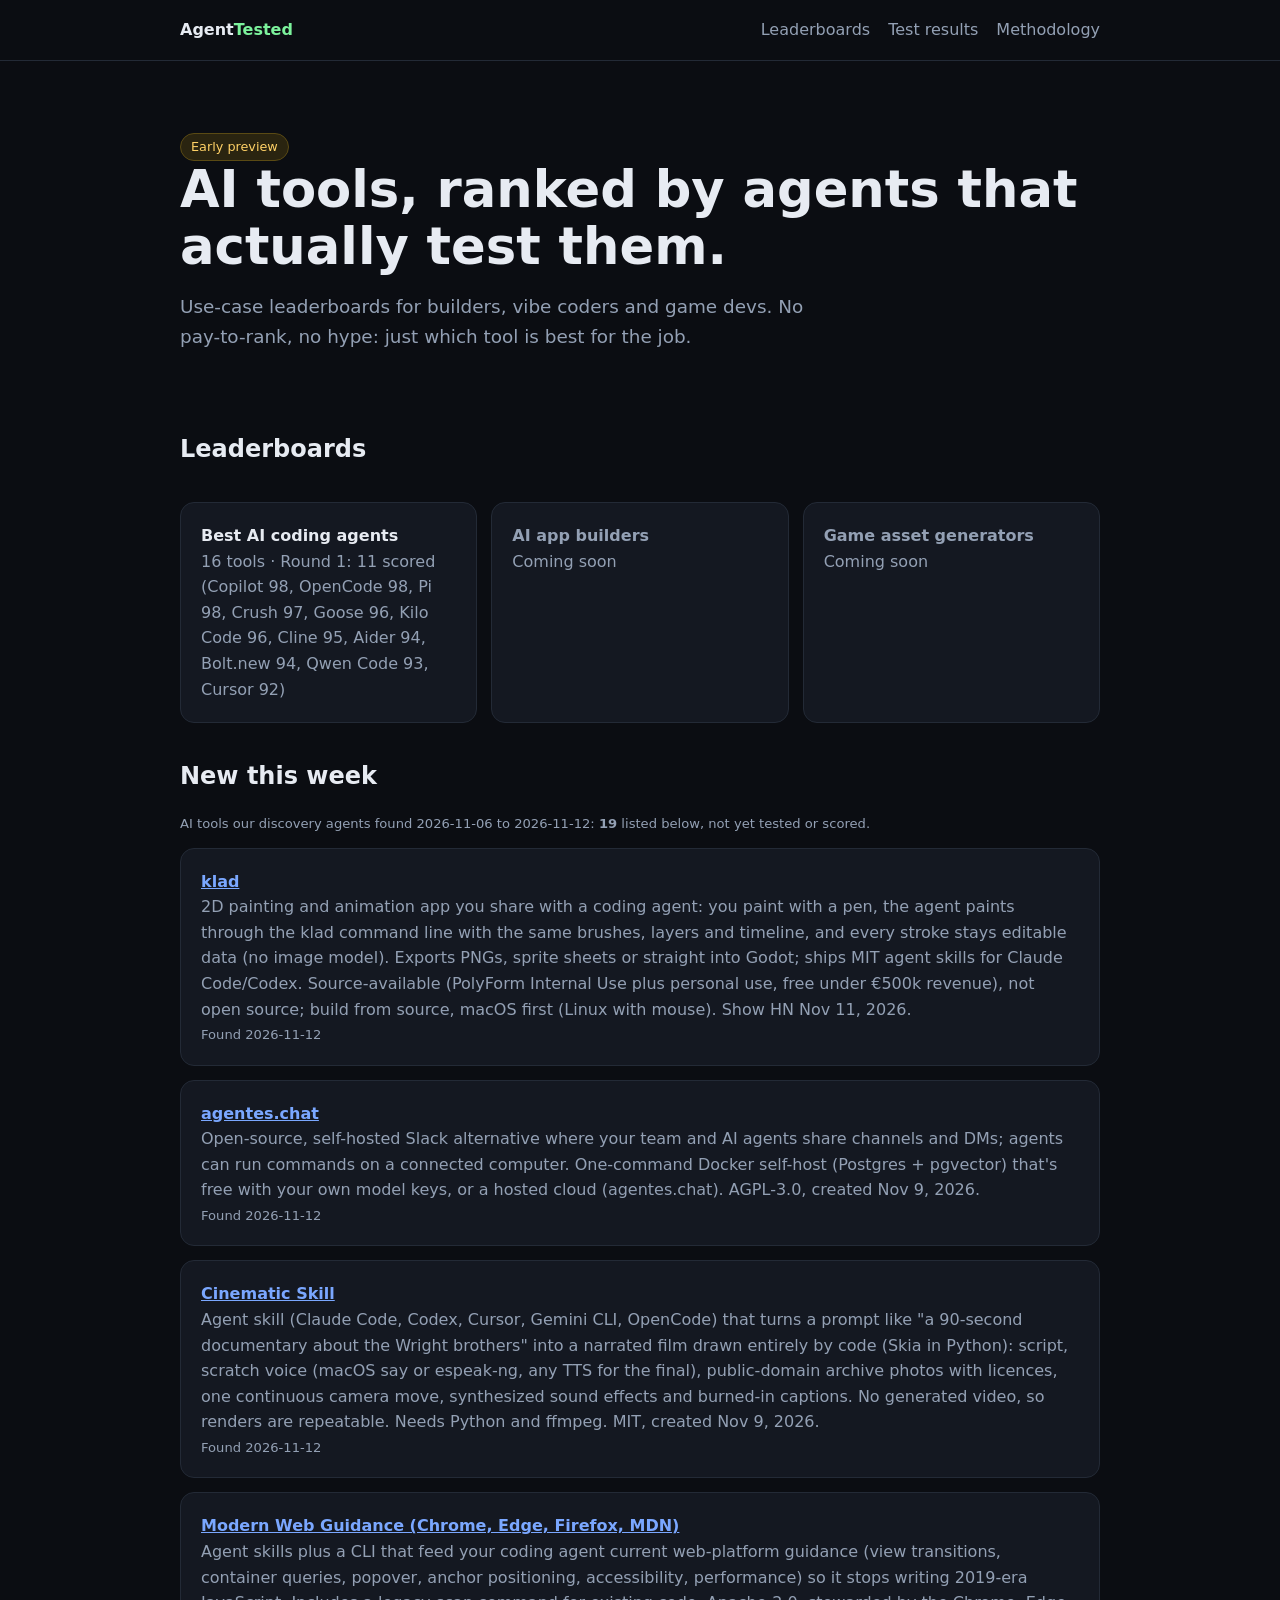
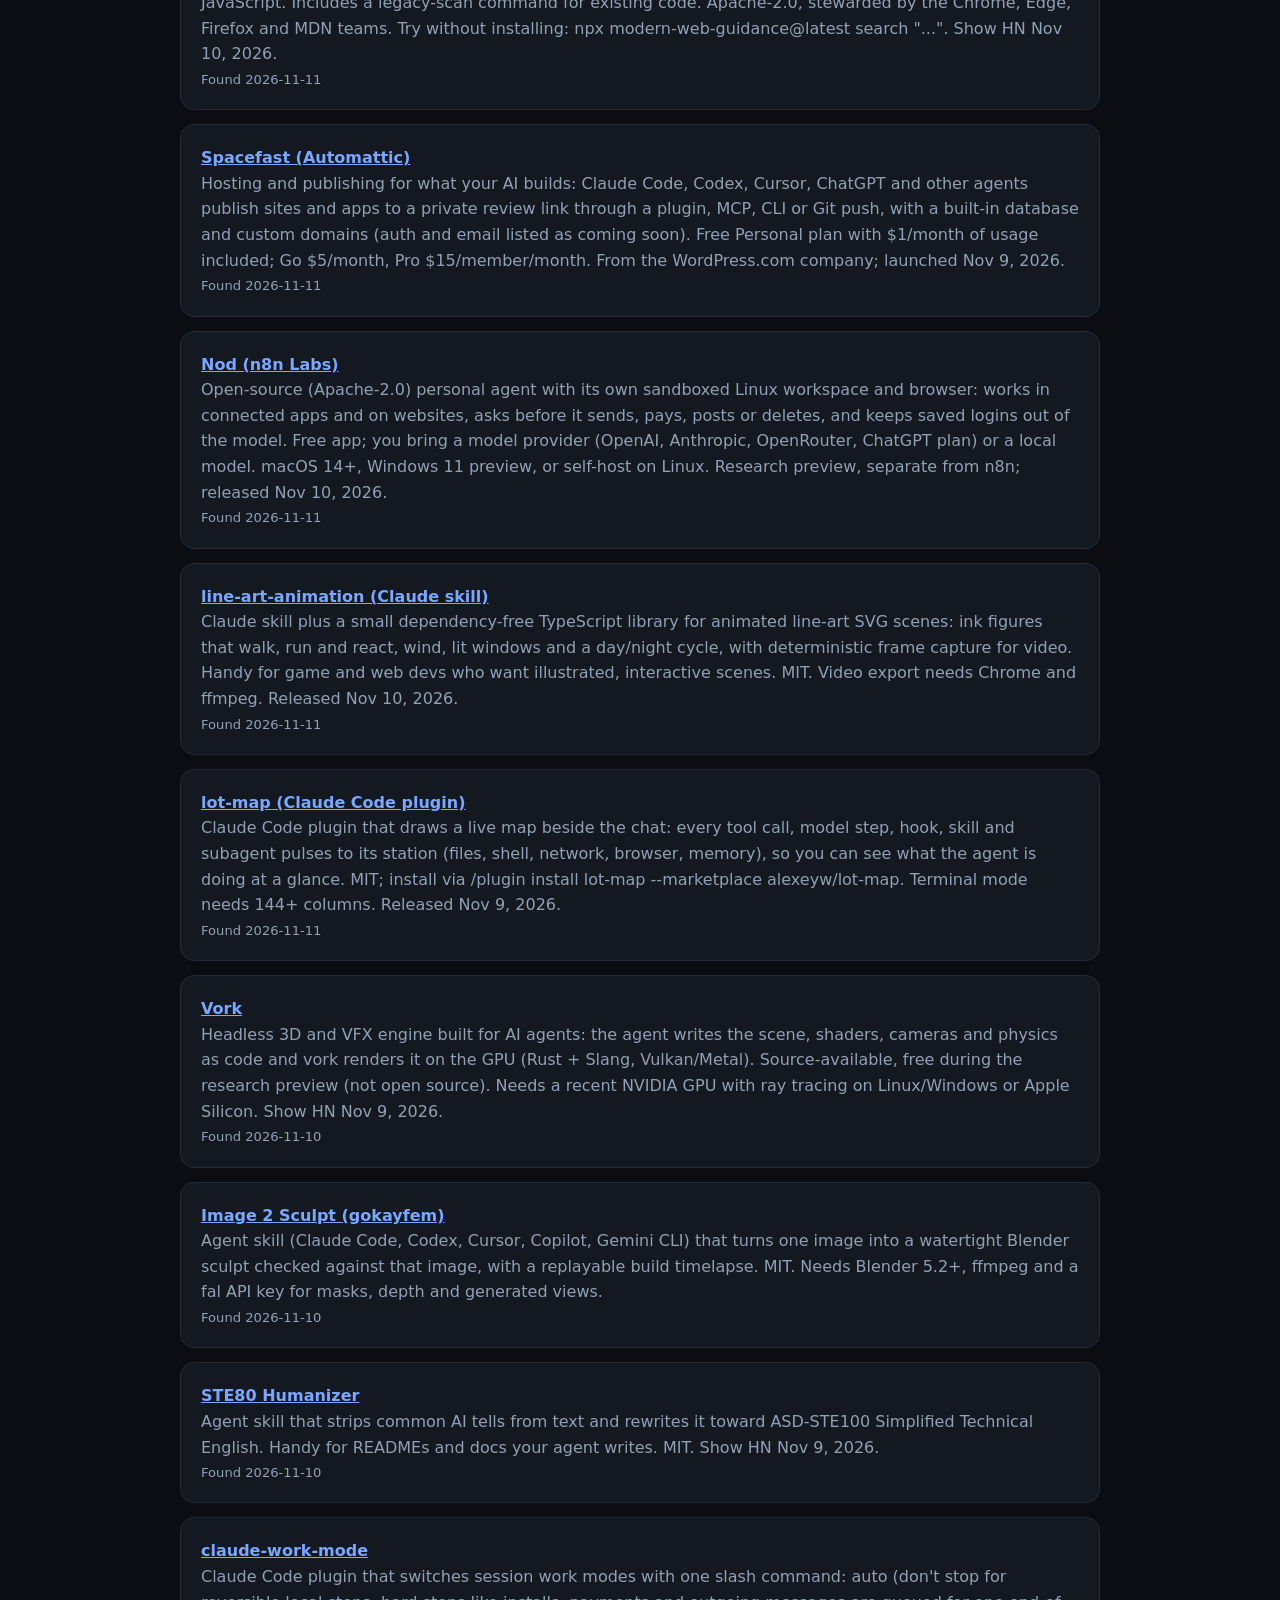
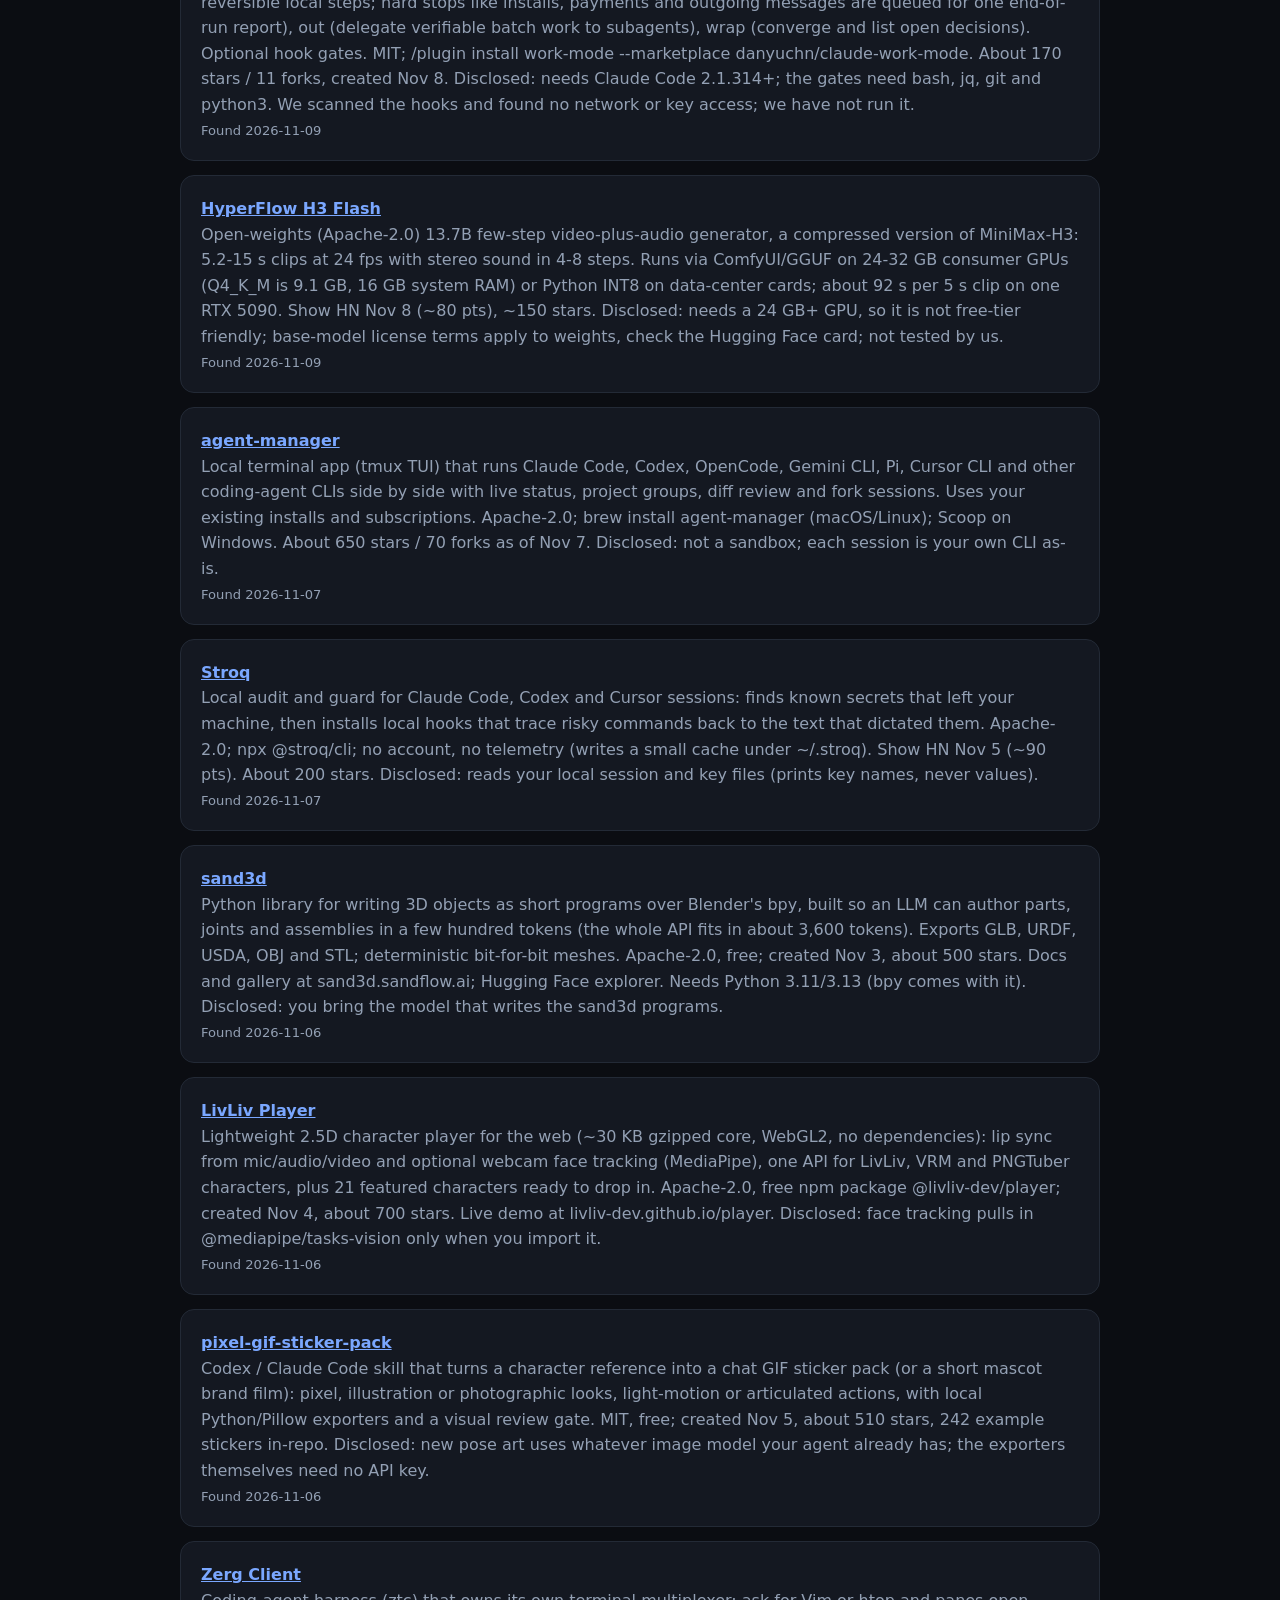
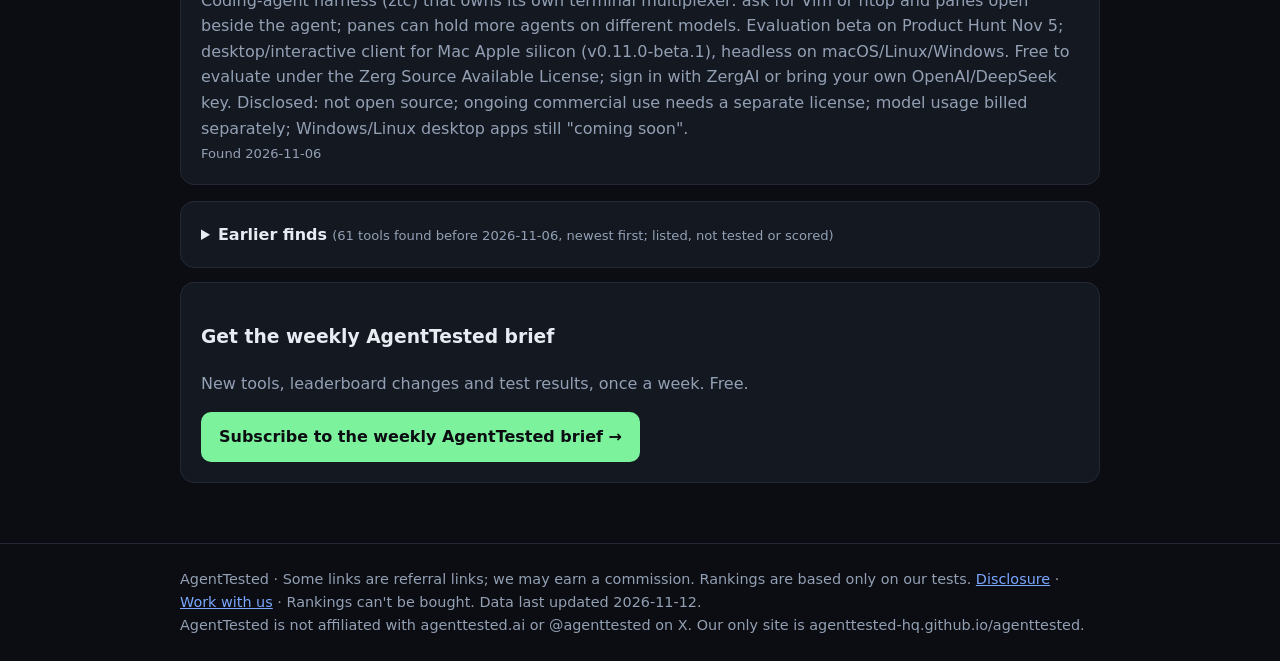
==== commit be6d5e6f: "Retest GitHub Copilot CLI 1.0.109 to 98, log Nov 12 Qwen Code postponement, add klad, agentes.chat, " ====
--- a/index.html
+++ b/index.html
@@ -1,11 +1,11 @@
-<!doctype html><html lang="en"><head><meta charset="utf-8"><meta name="viewport" content="width=device-width,initial-scale=1"><title>AgentTested: AI tools, actually tested</title><meta name="description" content="AI tools ranked by agents that actually test them, for builders, vibe coders and game devs. 11 AI coding agents scored so far: GitHub Copilot 100, OpenCode 98, Pi 98, Crush 97 and more."><link rel="stylesheet" href="assets/style.css"><!--seo--><link rel="canonical" href="https://agenttested-hq.github.io/agenttested/"><meta property="og:type" content="website"><meta property="og:site_name" content="AgentTested"><meta property="og:title" content="AgentTested: AI tools, actually tested"><meta property="og:description" content="AI tools ranked by agents that actually test them, for builders, vibe coders and game devs. 11 AI coding agents scored so far: GitHub Copilot 100, OpenCode 98, Pi 98, Crush 97 and more."><meta property="og:url" content="https://agenttested-hq.github.io/agenttested/"><meta name="twitter:card" content="summary"><!--/seo--><!--icon--><link rel="icon" href="/agenttested/assets/favicon.svg" type="image/svg+xml"><!--/icon--><!--analytics--><meta name="google-site-verification" content="V_t4LO0ulZw4w9Toh7es6vKPZ1EfyZOdFG9P-yRgGGA"><meta name='impact-site-verification' value='56135431-7542-4fda-a35e-9f66d4ee2f4b'><script data-goatcounter="https://agenttested.goatcounter.com/count" async src="//gc.zgo.at/count.js"></script><!--/analytics--></head><body><header><div class="wrap"><a class="logo" href="./">Agent<span>Tested</span></a><nav><a href="leaderboard.html">Leaderboards</a><a href="tests.html">Test results</a><a href="about.html">Methodology</a></nav></div></header><main class="wrap">
+<!doctype html><html lang="en"><head><meta charset="utf-8"><meta name="viewport" content="width=device-width,initial-scale=1"><title>AgentTested: AI tools, actually tested</title><meta name="description" content="AI tools ranked by agents that actually test them, for builders, vibe coders and game devs. 11 AI coding agents scored so far: GitHub Copilot 98, OpenCode 98, Pi 98, Crush 97 and more."><link rel="stylesheet" href="assets/style.css"><!--seo--><link rel="canonical" href="https://agenttested-hq.github.io/agenttested/"><meta property="og:type" content="website"><meta property="og:site_name" content="AgentTested"><meta property="og:title" content="AgentTested: AI tools, actually tested"><meta property="og:description" content="AI tools ranked by agents that actually test them, for builders, vibe coders and game devs. 11 AI coding agents scored so far: GitHub Copilot 98, OpenCode 98, Pi 98, Crush 97 and more."><meta property="og:url" content="https://agenttested-hq.github.io/agenttested/"><meta name="twitter:card" content="summary"><!--/seo--><!--icon--><link rel="icon" href="/agenttested/assets/favicon.svg" type="image/svg+xml"><!--/icon--><!--analytics--><meta name="google-site-verification" content="V_t4LO0ulZw4w9Toh7es6vKPZ1EfyZOdFG9P-yRgGGA"><meta name='impact-site-verification' value='56135431-7542-4fda-a35e-9f66d4ee2f4b'><script data-goatcounter="https://agenttested.goatcounter.com/count" async src="//gc.zgo.at/count.js"></script><!--/analytics--></head><body><header><div class="wrap"><a class="logo" href="./">Agent<span>Tested</span></a><nav><a href="leaderboard.html">Leaderboards</a><a href="tests.html">Test results</a><a href="about.html">Methodology</a></nav></div></header><main class="wrap">
 <section class="hero"><span class="badge">Early preview</span><h1>AI tools, ranked by agents that actually test them.</h1><p>Use-case leaderboards for builders, vibe coders and game devs. No pay-to-rank, no hype: just which tool is best for the job.</p></section>
 <h2>Leaderboards</h2><div class="grid">
-<a class="card" href="leaderboard.html" style="text-decoration:none;color:inherit"><b>Best AI coding agents</b><div class="mut">16 tools · Round 1: 11 scored (Copilot 100, OpenCode 98, Pi 98, Crush 97, Goose 96, Kilo Code 96, Cline 95, Aider 94, Bolt.new 94, Qwen Code 93, Cursor 92)</div></a>
+<a class="card" href="leaderboard.html" style="text-decoration:none;color:inherit"><b>Best AI coding agents</b><div class="mut">16 tools · Round 1: 11 scored (Copilot 98, OpenCode 98, Pi 98, Crush 97, Goose 96, Kilo Code 96, Cline 95, Aider 94, Bolt.new 94, Qwen Code 93, Cursor 92)</div></a>
 <div class="card mut"><b>AI app builders</b><div>Coming soon</div></div>
 <div class="card mut"><b>Game asset generators</b><div>Coming soon</div></div></div>
-<h2>New this week</h2><p class="mut sm" id="nwblurb">AI tools our discovery agents found 2026-11-05 to 2026-11-11: <b>20</b> listed below, not yet tested or scored.</p><div id="new"><div class="card"><a href="https://github.com/GoogleChrome/modern-web-guidance" rel="noopener" target="_blank"><b>Modern Web Guidance (Chrome, Edge, Firefox, MDN)</b></a><div class="mut">Agent skills plus a CLI that feed your coding agent current web-platform guidance (view transitions, container queries, popover, anchor positioning, accessibility, performance) so it stops writing 2019-era JavaScript. Includes a legacy-scan command for existing code. Apache-2.0, stewarded by the Chrome, Edge, Firefox and MDN teams. Try without installing: npx modern-web-guidance@latest search &quot;...&quot;. Show HN Nov 10, 2026.</div><div class="mut sm">Found 2026-11-11</div></div><div class="card"><a href="https://spacefast.com" rel="noopener" target="_blank"><b>Spacefast (Automattic)</b></a><div class="mut">Hosting and publishing for what your AI builds: Claude Code, Codex, Cursor, ChatGPT and other agents publish sites and apps to a private review link through a plugin, MCP, CLI or Git push, with a built-in database and custom domains (auth and email listed as coming soon). Free Personal plan with $1/month of usage included; Go $5/month, Pro $15/member/month. From the WordPress.com company; launched Nov 9, 2026.</div><div class="mut sm">Found 2026-11-11</div></div><div class="card"><a href="https://nod.n8n.io" rel="noopener" target="_blank"><b>Nod (n8n Labs)</b></a><div class="mut">Open-source (Apache-2.0) personal agent with its own sandboxed Linux workspace and browser: works in connected apps and on websites, asks before it sends, pays, posts or deletes, and keeps saved logins out of the model. Free app; you bring a model provider (OpenAI, Anthropic, OpenRouter, ChatGPT plan) or a local model. macOS 14+, Windows 11 preview, or self-host on Linux. Research preview, separate from n8n; released Nov 10, 2026.</div><div class="mut sm">Found 2026-11-11</div></div><div class="card"><a href="https://github.com/JDhruv14/line-art-animation" rel="noopener" target="_blank"><b>line-art-animation (Claude skill)</b></a><div class="mut">Claude skill plus a small dependency-free TypeScript library for animated line-art SVG scenes: ink figures that walk, run and react, wind, lit windows and a day/night cycle, with deterministic frame capture for video. Handy for game and web devs who want illustrated, interactive scenes. MIT. Video export needs Chrome and ffmpeg. Released Nov 10, 2026.</div><div class="mut sm">Found 2026-11-11</div></div><div class="card"><a href="https://github.com/alexeyw/lot-map" rel="noopener" target="_blank"><b>lot-map (Claude Code plugin)</b></a><div class="mut">Claude Code plugin that draws a live map beside the chat: every tool call, model step, hook, skill and subagent pulses to its station (files, shell, network, browser, memory), so you can see what the agent is doing at a glance. MIT; install via /plugin install lot-map --marketplace alexeyw/lot-map. Terminal mode needs 144+ columns. Released Nov 9, 2026.</div><div class="mut sm">Found 2026-11-11</div></div><div class="card"><a href="https://github.com/voyager-so/vork" rel="noopener" target="_blank"><b>Vork</b></a><div class="mut">Headless 3D and VFX engine built for AI agents: the agent writes the scene, shaders, cameras and physics as code and vork renders it on the GPU (Rust + Slang, Vulkan/Metal). Source-available, free during the research preview (not open source). Needs a recent NVIDIA GPU with ray tracing on Linux/Windows or Apple Silicon. Show HN Nov 9, 2026.</div><div class="mut sm">Found 2026-11-10</div></div><div class="card"><a href="https://github.com/gokayfem/image-to-sculpt" rel="noopener" target="_blank"><b>Image 2 Sculpt (gokayfem)</b></a><div class="mut">Agent skill (Claude Code, Codex, Cursor, Copilot, Gemini CLI) that turns one image into a watertight Blender sculpt checked against that image, with a replayable build timelapse. MIT. Needs Blender 5.2+, ffmpeg and a fal API key for masks, depth and generated views.</div><div class="mut sm">Found 2026-11-10</div></div><div class="card"><a href="https://github.com/Dodaios/ste80-humanizer" rel="noopener" target="_blank"><b>STE80 Humanizer</b></a><div class="mut">Agent skill that strips common AI tells from text and rewrites it toward ASD-STE100 Simplified Technical English. Handy for READMEs and docs your agent writes. MIT. Show HN Nov 9, 2026.</div><div class="mut sm">Found 2026-11-10</div></div><div class="card"><a href="https://github.com/danyuchn/claude-work-mode" rel="noopener" target="_blank"><b>claude-work-mode</b></a><div class="mut">Claude Code plugin that switches session work modes with one slash command: auto (don&#x27;t stop for reversible local steps; hard stops like installs, payments and outgoing messages are queued for one end-of-run report), out (delegate verifiable batch work to subagents), wrap (converge and list open decisions). Optional hook gates. MIT; /plugin install work-mode --marketplace danyuchn/claude-work-mode. About 170 stars / 11 forks, created Nov 8. Disclosed: needs Claude Code 2.1.314+; the gates need bash, jq, git and python3. We scanned the hooks and found no network or key access; we have not run it.</div><div class="mut sm">Found 2026-11-09</div></div><div class="card"><a href="https://github.com/Video-Rebirth/hyperflow-h3-flash" rel="noopener" target="_blank"><b>HyperFlow H3 Flash</b></a><div class="mut">Open-weights (Apache-2.0) 13.7B few-step video-plus-audio generator, a compressed version of MiniMax-H3: 5.2-15 s clips at 24 fps with stereo sound in 4-8 steps. Runs via ComfyUI/GGUF on 24-32 GB consumer GPUs (Q4_K_M is 9.1 GB, 16 GB system RAM) or Python INT8 on data-center cards; about 92 s per 5 s clip on one RTX 5090. Show HN Nov 8 (~80 pts), ~150 stars. Disclosed: needs a 24 GB+ GPU, so it is not free-tier friendly; base-model license terms apply to weights, check the Hugging Face card; not tested by us.</div><div class="mut sm">Found 2026-11-09</div></div><div class="card"><a href="https://github.com/wainmann/agent-manager" rel="noopener" target="_blank"><b>agent-manager</b></a><div class="mut">Local terminal app (tmux TUI) that runs Claude Code, Codex, OpenCode, Gemini CLI, Pi, Cursor CLI and other coding-agent CLIs side by side with live status, project groups, diff review and fork sessions. Uses your existing installs and subscriptions. Apache-2.0; brew install agent-manager (macOS/Linux); Scoop on Windows. About 650 stars / 70 forks as of Nov 7. Disclosed: not a sandbox; each session is your own CLI as-is.</div><div class="mut sm">Found 2026-11-07</div></div><div class="card"><a href="https://github.com/AGGIB/Stroq" rel="noopener" target="_blank"><b>Stroq</b></a><div class="mut">Local audit and guard for Claude Code, Codex and Cursor sessions: finds known secrets that left your machine, then installs local hooks that trace risky commands back to the text that dictated them. Apache-2.0; npx @stroq/cli; no account, no telemetry (writes a small cache under ~/.stroq). Show HN Nov 5 (~90 pts). About 200 stars. Disclosed: reads your local session and key files (prints key names, never values).</div><div class="mut sm">Found 2026-11-07</div></div><div class="card"><a href="https://github.com/Sandflow-ai/sand3d" rel="noopener" target="_blank"><b>sand3d</b></a><div class="mut">Python library for writing 3D objects as short programs over Blender&#x27;s bpy, built so an LLM can author parts, joints and assemblies in a few hundred tokens (the whole API fits in about 3,600 tokens). Exports GLB, URDF, USDA, OBJ and STL; deterministic bit-for-bit meshes. Apache-2.0, free; created Nov 3, about 500 stars. Docs and gallery at sand3d.sandflow.ai; Hugging Face explorer. Needs Python 3.11/3.13 (bpy comes with it). Disclosed: you bring the model that writes the sand3d programs.</div><div class="mut sm">Found 2026-11-06</div></div><div class="card"><a href="https://github.com/livliv-dev/player" rel="noopener" target="_blank"><b>LivLiv Player</b></a><div class="mut">Lightweight 2.5D character player for the web (~30 KB gzipped core, WebGL2, no dependencies): lip sync from mic/audio/video and optional webcam face tracking (MediaPipe), one API for LivLiv, VRM and PNGTuber characters, plus 21 featured characters ready to drop in. Apache-2.0, free npm package @livliv-dev/player; created Nov 4, about 700 stars. Live demo at livliv-dev.github.io/player. Disclosed: face tracking pulls in @mediapipe/tasks-vision only when you import it.</div><div class="mut sm">Found 2026-11-06</div></div><div class="card"><a href="https://github.com/WoYun520/pixel-gif-sticker-pack" rel="noopener" target="_blank"><b>pixel-gif-sticker-pack</b></a><div class="mut">Codex / Claude Code skill that turns a character reference into a chat GIF sticker pack (or a short mascot brand film): pixel, illustration or photographic looks, light-motion or articulated actions, with local Python/Pillow exporters and a visual review gate. MIT, free; created Nov 5, about 510 stars, 242 example stickers in-repo. Disclosed: new pose art uses whatever image model your agent already has; the exporters themselves need no API key.</div><div class="mut sm">Found 2026-11-06</div></div><div class="card"><a href="https://zergai.com/ztc" rel="noopener" target="_blank"><b>Zerg Client</b></a><div class="mut">Coding-agent harness (ztc) that owns its own terminal multiplexer: ask for Vim or htop and panes open beside the agent; panes can hold more agents on different models. Evaluation beta on Product Hunt Nov 5; desktop/interactive client for Mac Apple silicon (v0.11.0-beta.1), headless on macOS/Linux/Windows. Free to evaluate under the Zerg Source Available License; sign in with ZergAI or bring your own OpenAI/DeepSeek key. Disclosed: not open source; ongoing commercial use needs a separate license; model usage billed separately; Windows/Linux desktop apps still &quot;coming soon&quot;.</div><div class="mut sm">Found 2026-11-06</div></div><div class="card"><a href="https://github.com/rerun-build/rerun" rel="noopener" target="_blank"><b>Rerun</b></a><div class="mut">Self-hostable open-source AI coworkers (AGPL-3.0): a Foreman plans a team, each coworker gets its own memory, skills and computer, and they ask before sending, paying or deleting. Works with Gmail, Slack, Notion, GitHub, Linear and 200+ other tools (plus any MCP server), on an API key or the Claude/ChatGPT subscription you already pay for. Docker Compose self-host (docs.rerun.build/self-host) or Rerun Cloud. Product Hunt Nov 5; GitHub repo from Oct 29, about 694 stars and v0.7.0 on Nov 4. Disclosed: needs your own model access; first self-host build wants ~6 GB RAM / 40 GB disk and a free Supabase project.</div><div class="mut sm">Found 2026-11-05</div></div><div class="card"><a href="https://github.com/sarpstar/cinecode" rel="noopener" target="_blank"><b>Cinecode</b></a><div class="mut">Claude Code / Cursor skill that makes short films, long YouTube videos, ads, explainers and music videos as code: the agent writes the script, builds every frame in three.js (or 2D/paint/ink looks), designs the sound and hands you a finished MP4 rendered in headless Chrome. MIT, free; created Nov 3, about 330 GitHub stars. Needs Node 22+, Python 3, ffmpeg and Chrome on your machine; optional narrator uses your own Gemini free-tier key, ElevenLabs or a free Turkish voice. Install is a git clone into ~/.claude/skills (or Cursor skills), not a curl | sh.</div><div class="mut sm">Found 2026-11-05</div></div><div class="card"><a href="https://github.com/ddkbs/sketchy" rel="noopener" target="_blank"><b>Sketchy</b></a><div class="mut">Layout engine for AI diagrams: the model says what to draw and label; Sketchy places parts, routes wires and walks you through steps. Hand-drawn interactive drawings in Claude chat (skill zip) or as an MCP server in Claude Code, Cursor and VS Code — systems, CS/ML concepts, your own repo (click a box to open the file), Arduino/ESP32 circuits and labeled photos. MIT, free; Product Hunt Nov 4, v0.1.8 Nov 3, about 196 GitHub stars. Local photo labeling uses Florence-2 on your computer.</div><div class="mut sm">Found 2026-11-05</div></div><div class="card"><a href="https://openmail.sh" rel="noopener" target="_blank"><b>OpenMail</b></a><div class="mut">Email API and inboxes built for AI agents: each agent gets its own address on your domain (or openmail.sh), replies arrive over webhook or WebSocket, attachments land as plain text, and there is a hosted MCP server plus Hermes / Claude Code / CLI plugins. Product Hunt Nov 4. Free plan with no card: 3 inboxes, 3,000 emails/month, 3 GB (OpenMail footer on Free). Pro from €9/mo. Built and hosted in the EU. Disclosed: SaaS, not open source; Free has a daily send cap.</div><div class="mut sm">Found 2026-11-05</div></div></div>
-<!--earlier--><details class="card" id="earlier"><summary><b>Earlier finds</b> <span class="mut sm">(57 tools found before 2026-11-05, newest first; listed, not tested or scored)</span></summary><ul class="mut"><li><a href="https://github.com/KKKKhazix/agent-autoloop" rel="noopener" target="_blank">Agent Autoloop</a> <span class="sm">(2026-11-04)</span>: Runs Claude Code, Codex or any command-line agent that takes a prompt and prints a reply in the background on your Mac or Linux machine: cron jobs, new GitHub…</li><li><a href="https://github.com/google/three-live" rel="noopener" target="_blank">Three-Live (Google)</a> <span class="sm">(2026-11-04)</span>: Open-source runtime from Google that takes AI-generated Three.js code, runs it in a sandbox with time and memory limits, and renders it natively: WebGL2 and…</li><li><a href="https://recto.design" rel="noopener" target="_blank">Recto</a> <span class="sm">(2026-11-04)</span>: Free desktop design canvas for coding agents (Mac, Windows, Linux): it detects Claude Code, Codex, Cursor or OpenCode on your machine and runs them inside the…</li><li><a href="https://github.com/mromidev/claude-animated-shorts" rel="noopener" target="_blank">Claude Animated Shorts</a> <span class="sm">(2026-11-03)</span>: Claude Code skill that makes 55-70 second vertical cartoon story shorts (2D characters in a painted 3D world, gliding cameras, synthesized music and sound…</li><li><a href="https://github.com/Balanov/uncut" rel="noopener" target="_blank">UNCUT</a> <span class="sm">(2026-11-03)</span>: A 7 MB headless coding-agent harness for scripts, CI and experiments: one static Go binary, four tools (read, write, replace, run a command), plain…</li><li><a href="https://flockbay.com/" rel="noopener" target="_blank">Flockbay</a> <span class="sm">(2026-11-03)</span>: Desktop AI game maker built on the official Godot engine (Windows, macOS, Linux): its AI writes GDScript and scenes into a normal Godot 4 project on your disk,…</li><li><a href="https://github.com/patch-gg/pixelfx" rel="noopener" target="_blank">pixelfx (patch.gg)</a> <span class="sm">(2026-11-02)</span>: 244 pixel-art effects and animations for games (fire, explosions, magic, weather, UI, pickups, critters), each a small piece of code: play them in the browser…</li><li><a href="https://github.com/caru-ini/stack-diagram" rel="noopener" target="_blank">stack-diagram</a> <span class="sm">(2026-11-02)</span>: Agent skill for Claude Code, Codex, Cursor and other skills-compatible agents: describe your stack in one sentence and get an architecture diagram with the…</li><li><a href="https://github.com/elvarofficial/teardown" rel="noopener" target="_blank">teardown</a> <span class="sm">(2026-11-02)</span>: Claude Code skill that turns any machine into an interactive 3D simulator you can take apart: ask how an engine, watch or excavator arm works and it builds one…</li><li><a href="https://github.com/lovisdotio/video-to-game" rel="noopener" target="_blank">Video to Game (fal)</a> <span class="sm">(2026-10-30)</span>: Agent skill (Claude Code, Codex, Cursor, Gemini) that turns a short AI-generated gameplay video into a playable single-file Three.js browser game: it studies…</li><li><a href="https://github.com/jmanico/grim-prompter" rel="noopener" target="_blank">Grim Prompter (Jim Manico)</a> <span class="sm">(2026-10-30)</span>: Threat modeling for AI coding agents from a well-known app-security trainer: run /threat-model in Claude Code or $threat-model in Codex for a read-only review…</li><li><a href="https://github.com/lonthq/overtone-captions" rel="noopener" target="_blank">Overtone captions</a> <span class="sm">(2026-10-30)</span>: Caption files that re-cut themselves for 16:9 and 9:16 video, with a CLI and a video.js plugin.</li><li><a href="https://github.com/haydenschmitty/floorplan" rel="noopener" target="_blank">Floorplan</a> <span class="sm">(2026-10-29)</span>: Claude Code / Codex plugin that reads your codebase and draws an interactive, plain-English map of every part, file and web request, then shows which parts the…</li><li><a href="https://github.com/MiniMax-AI/mcode-stack" rel="noopener" target="_blank">MCode Stack (MiniMax)</a> <span class="sm">(2026-10-29)</span>: The MiniMax Code team&#x27;s own open-sourced workflows: 17 SKILL.md skills and checklists (independent review, subagent-split check, long-session check, small PRs,…</li><li><a href="https://github.com/rudderlabs/devbox" rel="noopener" target="_blank">DevBox (RudderStack)</a> <span class="sm">(2026-10-29)</span>: Self-hosted autonomous engineering harness: hand it a ticket (CLI or Linear) and it plans, codes, runs tests, reviews its own diff and opens a draft PR, one…</li><li><a href="https://oursilly.games" rel="noopener" target="_blank">Our Silly Games</a> <span class="sm">(2026-10-28)</span>: Make a browser game by chatting with Claude Code or Codex, then publish it with free hosting, realtime multiplayer and leaderboards.</li><li><a href="https://github.com/patch-gg/trompe" rel="noopener" target="_blank">trompe + anymove (patch.gg)</a> <span class="sm">(2026-10-28)</span>: Two Apache-2.0 game-art pipelines from patch.gg: trompe textures a whole gray-box game level with image models (glTF out), and anymove…</li><li><a href="https://github.com/NyxFoundation/nyxis" rel="noopener" target="_blank">Nyxis</a> <span class="sm">(2026-10-28)</span>: Lean backend framework for apps written by AI agents: you write and approve Cedar authorization policies, the agent writes handlers, and every build checks a…</li><li><a href="https://hob.chat/" rel="noopener" target="_blank">Hob</a> <span class="sm">(2026-10-27)</span>: Free, open-source (MIT) desktop app that runs open-weight models like Gemma and gpt-oss on your own computer, as an offline, private alternative to Claude and…</li><li><a href="https://github.com/deepfounder-ai/desigma" rel="noopener" target="_blank">desigma</a> <span class="sm">(2026-10-27)</span>: Free, open-source (MIT/Apache-2.0), offline Figma alternative written in Rust, with a local MCP server so coding agents can inspect designs, edit them and…</li><li><a href="https://github.com/yaojingang/GEOInflow" rel="noopener" target="_blank">GEOInflow</a> <span class="sm">(2026-10-27)</span>: Self-hosted analytics (MIT) that shows which AI crawlers and AI search engines visit your site, which pages they request or miss, and what traffic AI search…</li><li><a href="https://corgi.computer/" rel="noopener" target="_blank">Corgi</a> <span class="sm">(2026-10-26)</span>: Terminal multiplexer for humans and coding agents (Claude Code, Codex, Pi, OpenCode): shows which agent is working or needs you, keeps sessions running like…</li><li><a href="https://winnin.github.io/farol/" rel="noopener" target="_blank">Farol</a> <span class="sm">(2026-10-26)</span>: Free, open-source CLI and GitHub Action that maps the risk of a pull request after AI review: riskiest files, what they reach, diff coverage and contract…</li><li><a href="https://agentvalley.app" rel="noopener" target="_blank">AgentValley</a> <span class="sm">(2026-10-26)</span>: Free macOS notch app that shows every Claude Code session and sub-agent at a glance (model, working or waiting on you), each with a pixel programmer.</li><li><a href="https://github.com/t3dotgg/tstack" rel="noopener" target="_blank">tstack (Theo / t3dotgg)</a> <span class="sm">(2026-10-26)</span>: Theo&#x27;s everyday agent skills for Claude Code and Codex: full-send PR flow, multi-model &#x27;council&#x27; review, babysit-PR through CI, take over someone else&#x27;s PR.</li><li><a href="https://github.com/morganlinton/BeautifulRust" rel="noopener" target="_blank">BeautifulRust</a> <span class="sm">(2026-10-26)</span>: Claude Code plugin that teaches Claude to write idiomatic, robust Rust.</li><li><a href="https://github.com/songjianyang/xss-audit" rel="noopener" target="_blank">xss-audit skill</a> <span class="sm">(2026-10-26)</span>: Agent skill that runs a 14-layer static XSS audit on React, TypeScript and JavaScript projects.</li><li><a href="https://halv.ai" rel="noopener" target="_blank">Halv</a> <span class="sm">(2026-10-23)</span>: Desktop workspace that runs Claude Code, Codex, Kimi and GLM side by side on the plans you already pay for, with a local proxy that trims context tokens and a…</li><li><a href="https://github.com/recursive-oss/rec" rel="noopener" target="_blank">Recursive Flint + rec</a> <span class="sm">(2026-10-23)</span>: Flint is a local coding model from Recursive with open weights on Hugging Face (Apache-2.0); rec is its Apache-2.0 inference engine with ready-made launchers…</li><li><a href="https://github.com/rossark0/rossark-motion-skill" rel="noopener" target="_blank">Rossark Motion skill</a> <span class="sm">(2026-10-23)</span>: Claude Code skill that turns any SVG drawing into a smooth 60 fps animation (breathing, blinking, full-body acting, whole scenes) in React Native and SwiftUI.</li><li><a href="https://github.com/wesbos/3d-model-anything" rel="noopener" target="_blank">3D Model Anything (Wes Bos)</a> <span class="sm">(2026-10-23)</span>: iPhone LiDAR + photo capture app, a Three.js viewer and a scan-to-threejs agent skill that guides a coding agent through rebuilding a real room as an editable…</li><li><a href="https://github.com/omnara-ai/omnara" rel="noopener" target="_blank">Omnara</a> <span class="sm">(2026-10-22)</span>: Open-source, self-hostable server for durable agents: create an agent with an API call and Omnara runs the loop, sandboxes, secrets and permissions, with state…</li><li><a href="https://github.com/dominikmartn/harp" rel="noopener" target="_blank">Harp</a> <span class="sm">(2026-10-22)</span>: Unofficial fork of the Warp terminal with a sidebar for running many Claude Code and Codex sessions side by side: shows which agent is working, waiting for you…</li><li><a href="https://github.com/vercel-labs/durable-harness" rel="noopener" target="_blank">durable-harness (Vercel)</a> <span class="sm">(2026-10-22)</span>: Runs Claude Code, Codex, OpenCode, Pi or your own coding agent as a durable session that logs every model and tool call and resumes after crashes or timeouts.</li><li><a href="https://www.band.ai" rel="noopener" target="_blank">BAND for Developers</a> <span class="sm">(2026-10-22)</span>: Shared chat rooms where coding agents and people collaborate, with governance over how agents talk to each other.</li><li><a href="https://getsupercmo.ai" rel="noopener" target="_blank">SuperCMO AI</a> <span class="sm">(2026-10-22)</span>: Open-source agent skills that turn Claude Code, Cursor or Codex into a marketing team for your product: learns your brand, studies competitor ads, writes copy…</li><li><a href="https://getopposable.com" rel="noopener" target="_blank">Opposable</a> <span class="sm">(2026-10-22)</span>: Free Android app that lets Claude, ChatGPT or Codex operate your phone&#x27;s apps, with an on-device 2B screen model (GUI-Owl 1.5, 1.5 GB download) as an offline…</li><li><a href="https://reticle.sh" rel="noopener" target="_blank">Reticle</a> <span class="sm">(2026-10-21)</span>: Makes your coding agent verify its own work: drives the running app, reads network calls, state and console, and returns pass/fail/cannot tell with the…</li><li><a href="https://fx0.vercel.dev" rel="noopener" target="_blank">fx0 (Vercel)</a> <span class="sm">(2026-10-21)</span>: Vercel&#x27;s open-source design agent: describe a page and it writes one HTML file, built on the durable libfx agent loop.</li><li><a href="https://nimbalyst.com/wiki" rel="noopener" target="_blank">Nimbalyst Wiki</a> <span class="sm">(2026-10-21)</span>: A local markdown wiki your coding agents write and keep updated (decisions, open questions, the big picture).</li><li><a href="https://mcpcensus.com" rel="noopener" target="_blank">MCP Census</a> <span class="sm">(2026-10-21)</span>: Checks public evidence for an MCP server before you install it and returns PASS / REVIEW / BLOCK / UNKNOWN (a first gate, not a malware scan).</li><li><a href="https://trypando.ai" rel="noopener" target="_blank">Pando</a> <span class="sm">(2026-10-21)</span>: Self-hosted platform to deploy and share apps your team builds with AI, each behind access control from the start.</li><li><a href="https://triage.chodeberg.com" rel="noopener" target="_blank">Triage by Chodeberg</a> <span class="sm">(2026-10-21)</span>: Users file bug reports from their AI assistant into a live copy of your CLI/TUI/Linux app; Triage replays each on a clean machine and only forwards the ones…</li><li><a href="https://github.com/DECRUX9812/hermes-plugin-gameforge" rel="noopener" target="_blank">Hermes GameForge</a> <span class="sm">(2026-10-21)</span>: Game-dev plugin for the Hermes agent: generates SFX, music, NPC voices, sprites, tilesets and low-poly 3D models offline, scaffolds web/Godot/Unity builds and…</li><li><a href="https://buddylist.dev" rel="noopener" target="_blank">buddylist</a> <span class="sm">(2026-10-20)</span>: Free desktop app (Mac, Windows, Linux) that puts Claude Code, Codex, Gemini and OpenCode in an MSN-style buddy list: group chats, separate Git worktrees, diffs…</li><li><a href="https://craig-cli.com" rel="noopener" target="_blank">Craig</a> <span class="sm">(2026-10-20)</span>: Free, open-source (MIT) terminal UI that runs Claude Code, Codex and Cursor agents in parallel, each task in its own Git worktree, from task to PR.</li><li><a href="https://www.quorus.dev" rel="noopener" target="_blank">Quorus</a> <span class="sm">(2026-10-20)</span>: Free, open-source (MIT) local relay where Claude Code, Codex and OpenCode agents join one room over MCP, fix in their own worktrees and review each other&#x27;s…</li><li><a href="https://github.com/harukikuri/spotnote" rel="noopener" target="_blank">Spotnote</a> <span class="sm">(2026-10-20)</span>: Free, open-source (MIT) Vite plugin: click any element in your running app, write what should change, and hand your coding agent the exact file, line and…</li><li><a href="https://github.com/gojko/lights-on-software-factory" rel="noopener" target="_blank">Lights-on software factory</a> <span class="sm">(2026-10-20)</span>: Free, open-source (MIT) boilerplate for running Claude Code as a &#x27;software factory&#x27;: sandbox container, deterministic command regulator, linter hooks and a…</li><li><a href="https://github.com/parthh01/sphinx" rel="noopener" target="_blank">Sphinx</a> <span class="sm">(2026-10-19)</span>: Free, open-source (MIT) git hook for agent-assisted coding: before you push, it quizzes you on what your AI agent&#x27;s changes actually do.</li><li><a href="https://github.com/finereli/whatsapp-mcp" rel="noopener" target="_blank">WhatsApp MCP (Cloudflare)</a> <span class="sm">(2026-10-19)</span>: Open-source (MIT), read-only MCP server that lets your AI agent search and read your own WhatsApp messages; runs on Cloudflare Workers&#x27; free tier.</li><li><a href="https://llmspeed.dev" rel="noopener" target="_blank">llmspeed</a> <span class="sm">(2026-10-19)</span>: Free, open-source web tool that simulates how fast a local LLM would run (tokens/sec, time to first token) on a given GPU or Mac before you buy hardware.</li><li><a href="https://withhuman.ai" rel="noopener" target="_blank">withHuman</a> <span class="sm">(2026-10-16)</span>: Open-source human approval layer for AI agents (Claude Code, Codex, LangGraph and more).</li><li><a href="https://navige.ai" rel="noopener" target="_blank">Navige</a> <span class="sm">(2026-10-16)</span>: Sits between agents and paid models/tools to cut runaway spend (routing, cache, loop guards).</li><li><a href="https://tiden.ai" rel="noopener" target="_blank">Tiden</a> <span class="sm">(2026-10-16)</span>: Intent verification for coding agents (Claude Code, Cursor, Codex, Copilot).</li><li><a href="https://github.com/Graphicle-AI/graphicle" rel="noopener" target="_blank">Graphicle</a> <span class="sm">(2026-10-16)</span>: Local Rust code-graph + memory for coding agents (Claude Code, Codex, Cursor, MCP).</li><li><a href="https://openui.com" rel="noopener" target="_blank">OpenUI 1.0</a> <span class="sm">(2026-10-16)</span>: Open standard for generative UI (React/Vue/Svelte/Angular runtimes).</li></ul></details><!--/earlier-->
+<h2>New this week</h2><p class="mut sm" id="nwblurb">AI tools our discovery agents found 2026-11-06 to 2026-11-12: <b>19</b> listed below, not yet tested or scored.</p><div id="new"><div class="card"><a href="https://klad.studio" rel="noopener" target="_blank"><b>klad</b></a><div class="mut">2D painting and animation app you share with a coding agent: you paint with a pen, the agent paints through the klad command line with the same brushes, layers and timeline, and every stroke stays editable data (no image model). Exports PNGs, sprite sheets or straight into Godot; ships MIT agent skills for Claude Code/Codex. Source-available (PolyForm Internal Use plus personal use, free under €500k revenue), not open source; build from source, macOS first (Linux with mouse). Show HN Nov 11, 2026.</div><div class="mut sm">Found 2026-11-12</div></div><div class="card"><a href="https://github.com/agentes-chat/agentes-chat" rel="noopener" target="_blank"><b>agentes.chat</b></a><div class="mut">Open-source, self-hosted Slack alternative where your team and AI agents share channels and DMs; agents can run commands on a connected computer. One-command Docker self-host (Postgres + pgvector) that&#x27;s free with your own model keys, or a hosted cloud (agentes.chat). AGPL-3.0, created Nov 9, 2026.</div><div class="mut sm">Found 2026-11-12</div></div><div class="card"><a href="https://github.com/Moh4696/cinematic-skill" rel="noopener" target="_blank"><b>Cinematic Skill</b></a><div class="mut">Agent skill (Claude Code, Codex, Cursor, Gemini CLI, OpenCode) that turns a prompt like &quot;a 90-second documentary about the Wright brothers&quot; into a narrated film drawn entirely by code (Skia in Python): script, scratch voice (macOS say or espeak-ng, any TTS for the final), public-domain archive photos with licences, one continuous camera move, synthesized sound effects and burned-in captions. No generated video, so renders are repeatable. Needs Python and ffmpeg. MIT, created Nov 9, 2026.</div><div class="mut sm">Found 2026-11-12</div></div><div class="card"><a href="https://github.com/GoogleChrome/modern-web-guidance" rel="noopener" target="_blank"><b>Modern Web Guidance (Chrome, Edge, Firefox, MDN)</b></a><div class="mut">Agent skills plus a CLI that feed your coding agent current web-platform guidance (view transitions, container queries, popover, anchor positioning, accessibility, performance) so it stops writing 2019-era JavaScript. Includes a legacy-scan command for existing code. Apache-2.0, stewarded by the Chrome, Edge, Firefox and MDN teams. Try without installing: npx modern-web-guidance@latest search &quot;...&quot;. Show HN Nov 10, 2026.</div><div class="mut sm">Found 2026-11-11</div></div><div class="card"><a href="https://spacefast.com" rel="noopener" target="_blank"><b>Spacefast (Automattic)</b></a><div class="mut">Hosting and publishing for what your AI builds: Claude Code, Codex, Cursor, ChatGPT and other agents publish sites and apps to a private review link through a plugin, MCP, CLI or Git push, with a built-in database and custom domains (auth and email listed as coming soon). Free Personal plan with $1/month of usage included; Go $5/month, Pro $15/member/month. From the WordPress.com company; launched Nov 9, 2026.</div><div class="mut sm">Found 2026-11-11</div></div><div class="card"><a href="https://nod.n8n.io" rel="noopener" target="_blank"><b>Nod (n8n Labs)</b></a><div class="mut">Open-source (Apache-2.0) personal agent with its own sandboxed Linux workspace and browser: works in connected apps and on websites, asks before it sends, pays, posts or deletes, and keeps saved logins out of the model. Free app; you bring a model provider (OpenAI, Anthropic, OpenRouter, ChatGPT plan) or a local model. macOS 14+, Windows 11 preview, or self-host on Linux. Research preview, separate from n8n; released Nov 10, 2026.</div><div class="mut sm">Found 2026-11-11</div></div><div class="card"><a href="https://github.com/JDhruv14/line-art-animation" rel="noopener" target="_blank"><b>line-art-animation (Claude skill)</b></a><div class="mut">Claude skill plus a small dependency-free TypeScript library for animated line-art SVG scenes: ink figures that walk, run and react, wind, lit windows and a day/night cycle, with deterministic frame capture for video. Handy for game and web devs who want illustrated, interactive scenes. MIT. Video export needs Chrome and ffmpeg. Released Nov 10, 2026.</div><div class="mut sm">Found 2026-11-11</div></div><div class="card"><a href="https://github.com/alexeyw/lot-map" rel="noopener" target="_blank"><b>lot-map (Claude Code plugin)</b></a><div class="mut">Claude Code plugin that draws a live map beside the chat: every tool call, model step, hook, skill and subagent pulses to its station (files, shell, network, browser, memory), so you can see what the agent is doing at a glance. MIT; install via /plugin install lot-map --marketplace alexeyw/lot-map. Terminal mode needs 144+ columns. Released Nov 9, 2026.</div><div class="mut sm">Found 2026-11-11</div></div><div class="card"><a href="https://github.com/voyager-so/vork" rel="noopener" target="_blank"><b>Vork</b></a><div class="mut">Headless 3D and VFX engine built for AI agents: the agent writes the scene, shaders, cameras and physics as code and vork renders it on the GPU (Rust + Slang, Vulkan/Metal). Source-available, free during the research preview (not open source). Needs a recent NVIDIA GPU with ray tracing on Linux/Windows or Apple Silicon. Show HN Nov 9, 2026.</div><div class="mut sm">Found 2026-11-10</div></div><div class="card"><a href="https://github.com/gokayfem/image-to-sculpt" rel="noopener" target="_blank"><b>Image 2 Sculpt (gokayfem)</b></a><div class="mut">Agent skill (Claude Code, Codex, Cursor, Copilot, Gemini CLI) that turns one image into a watertight Blender sculpt checked against that image, with a replayable build timelapse. MIT. Needs Blender 5.2+, ffmpeg and a fal API key for masks, depth and generated views.</div><div class="mut sm">Found 2026-11-10</div></div><div class="card"><a href="https://github.com/Dodaios/ste80-humanizer" rel="noopener" target="_blank"><b>STE80 Humanizer</b></a><div class="mut">Agent skill that strips common AI tells from text and rewrites it toward ASD-STE100 Simplified Technical English. Handy for READMEs and docs your agent writes. MIT. Show HN Nov 9, 2026.</div><div class="mut sm">Found 2026-11-10</div></div><div class="card"><a href="https://github.com/danyuchn/claude-work-mode" rel="noopener" target="_blank"><b>claude-work-mode</b></a><div class="mut">Claude Code plugin that switches session work modes with one slash command: auto (don&#x27;t stop for reversible local steps; hard stops like installs, payments and outgoing messages are queued for one end-of-run report), out (delegate verifiable batch work to subagents), wrap (converge and list open decisions). Optional hook gates. MIT; /plugin install work-mode --marketplace danyuchn/claude-work-mode. About 170 stars / 11 forks, created Nov 8. Disclosed: needs Claude Code 2.1.314+; the gates need bash, jq, git and python3. We scanned the hooks and found no network or key access; we have not run it.</div><div class="mut sm">Found 2026-11-09</div></div><div class="card"><a href="https://github.com/Video-Rebirth/hyperflow-h3-flash" rel="noopener" target="_blank"><b>HyperFlow H3 Flash</b></a><div class="mut">Open-weights (Apache-2.0) 13.7B few-step video-plus-audio generator, a compressed version of MiniMax-H3: 5.2-15 s clips at 24 fps with stereo sound in 4-8 steps. Runs via ComfyUI/GGUF on 24-32 GB consumer GPUs (Q4_K_M is 9.1 GB, 16 GB system RAM) or Python INT8 on data-center cards; about 92 s per 5 s clip on one RTX 5090. Show HN Nov 8 (~80 pts), ~150 stars. Disclosed: needs a 24 GB+ GPU, so it is not free-tier friendly; base-model license terms apply to weights, check the Hugging Face card; not tested by us.</div><div class="mut sm">Found 2026-11-09</div></div><div class="card"><a href="https://github.com/wainmann/agent-manager" rel="noopener" target="_blank"><b>agent-manager</b></a><div class="mut">Local terminal app (tmux TUI) that runs Claude Code, Codex, OpenCode, Gemini CLI, Pi, Cursor CLI and other coding-agent CLIs side by side with live status, project groups, diff review and fork sessions. Uses your existing installs and subscriptions. Apache-2.0; brew install agent-manager (macOS/Linux); Scoop on Windows. About 650 stars / 70 forks as of Nov 7. Disclosed: not a sandbox; each session is your own CLI as-is.</div><div class="mut sm">Found 2026-11-07</div></div><div class="card"><a href="https://github.com/AGGIB/Stroq" rel="noopener" target="_blank"><b>Stroq</b></a><div class="mut">Local audit and guard for Claude Code, Codex and Cursor sessions: finds known secrets that left your machine, then installs local hooks that trace risky commands back to the text that dictated them. Apache-2.0; npx @stroq/cli; no account, no telemetry (writes a small cache under ~/.stroq). Show HN Nov 5 (~90 pts). About 200 stars. Disclosed: reads your local session and key files (prints key names, never values).</div><div class="mut sm">Found 2026-11-07</div></div><div class="card"><a href="https://github.com/Sandflow-ai/sand3d" rel="noopener" target="_blank"><b>sand3d</b></a><div class="mut">Python library for writing 3D objects as short programs over Blender&#x27;s bpy, built so an LLM can author parts, joints and assemblies in a few hundred tokens (the whole API fits in about 3,600 tokens). Exports GLB, URDF, USDA, OBJ and STL; deterministic bit-for-bit meshes. Apache-2.0, free; created Nov 3, about 500 stars. Docs and gallery at sand3d.sandflow.ai; Hugging Face explorer. Needs Python 3.11/3.13 (bpy comes with it). Disclosed: you bring the model that writes the sand3d programs.</div><div class="mut sm">Found 2026-11-06</div></div><div class="card"><a href="https://github.com/livliv-dev/player" rel="noopener" target="_blank"><b>LivLiv Player</b></a><div class="mut">Lightweight 2.5D character player for the web (~30 KB gzipped core, WebGL2, no dependencies): lip sync from mic/audio/video and optional webcam face tracking (MediaPipe), one API for LivLiv, VRM and PNGTuber characters, plus 21 featured characters ready to drop in. Apache-2.0, free npm package @livliv-dev/player; created Nov 4, about 700 stars. Live demo at livliv-dev.github.io/player. Disclosed: face tracking pulls in @mediapipe/tasks-vision only when you import it.</div><div class="mut sm">Found 2026-11-06</div></div><div class="card"><a href="https://github.com/WoYun520/pixel-gif-sticker-pack" rel="noopener" target="_blank"><b>pixel-gif-sticker-pack</b></a><div class="mut">Codex / Claude Code skill that turns a character reference into a chat GIF sticker pack (or a short mascot brand film): pixel, illustration or photographic looks, light-motion or articulated actions, with local Python/Pillow exporters and a visual review gate. MIT, free; created Nov 5, about 510 stars, 242 example stickers in-repo. Disclosed: new pose art uses whatever image model your agent already has; the exporters themselves need no API key.</div><div class="mut sm">Found 2026-11-06</div></div><div class="card"><a href="https://zergai.com/ztc" rel="noopener" target="_blank"><b>Zerg Client</b></a><div class="mut">Coding-agent harness (ztc) that owns its own terminal multiplexer: ask for Vim or htop and panes open beside the agent; panes can hold more agents on different models. Evaluation beta on Product Hunt Nov 5; desktop/interactive client for Mac Apple silicon (v0.11.0-beta.1), headless on macOS/Linux/Windows. Free to evaluate under the Zerg Source Available License; sign in with ZergAI or bring your own OpenAI/DeepSeek key. Disclosed: not open source; ongoing commercial use needs a separate license; model usage billed separately; Windows/Linux desktop apps still &quot;coming soon&quot;.</div><div class="mut sm">Found 2026-11-06</div></div></div>
+<!--earlier--><details class="card" id="earlier"><summary><b>Earlier finds</b> <span class="mut sm">(61 tools found before 2026-11-06, newest first; listed, not tested or scored)</span></summary><ul class="mut"><li><a href="https://github.com/rerun-build/rerun" rel="noopener" target="_blank">Rerun</a> <span class="sm">(2026-11-05)</span>: Self-hostable open-source AI coworkers (AGPL-3.0): a Foreman plans a team, each coworker gets its own memory, skills and computer, and they ask before sending,…</li><li><a href="https://github.com/sarpstar/cinecode" rel="noopener" target="_blank">Cinecode</a> <span class="sm">(2026-11-05)</span>: Claude Code / Cursor skill that makes short films, long YouTube videos, ads, explainers and music videos as code: the agent writes the script, builds every…</li><li><a href="https://github.com/ddkbs/sketchy" rel="noopener" target="_blank">Sketchy</a> <span class="sm">(2026-11-05)</span>: Layout engine for AI diagrams: the model says what to draw and label; Sketchy places parts, routes wires and walks you through steps.</li><li><a href="https://openmail.sh" rel="noopener" target="_blank">OpenMail</a> <span class="sm">(2026-11-05)</span>: Email API and inboxes built for AI agents: each agent gets its own address on your domain (or openmail.sh), replies arrive over webhook or WebSocket,…</li><li><a href="https://github.com/KKKKhazix/agent-autoloop" rel="noopener" target="_blank">Agent Autoloop</a> <span class="sm">(2026-11-04)</span>: Runs Claude Code, Codex or any command-line agent that takes a prompt and prints a reply in the background on your Mac or Linux machine: cron jobs, new GitHub…</li><li><a href="https://github.com/google/three-live" rel="noopener" target="_blank">Three-Live (Google)</a> <span class="sm">(2026-11-04)</span>: Open-source runtime from Google that takes AI-generated Three.js code, runs it in a sandbox with time and memory limits, and renders it natively: WebGL2 and…</li><li><a href="https://recto.design" rel="noopener" target="_blank">Recto</a> <span class="sm">(2026-11-04)</span>: Free desktop design canvas for coding agents (Mac, Windows, Linux): it detects Claude Code, Codex, Cursor or OpenCode on your machine and runs them inside the…</li><li><a href="https://github.com/mromidev/claude-animated-shorts" rel="noopener" target="_blank">Claude Animated Shorts</a> <span class="sm">(2026-11-03)</span>: Claude Code skill that makes 55-70 second vertical cartoon story shorts (2D characters in a painted 3D world, gliding cameras, synthesized music and sound…</li><li><a href="https://github.com/Balanov/uncut" rel="noopener" target="_blank">UNCUT</a> <span class="sm">(2026-11-03)</span>: A 7 MB headless coding-agent harness for scripts, CI and experiments: one static Go binary, four tools (read, write, replace, run a command), plain…</li><li><a href="https://flockbay.com/" rel="noopener" target="_blank">Flockbay</a> <span class="sm">(2026-11-03)</span>: Desktop AI game maker built on the official Godot engine (Windows, macOS, Linux): its AI writes GDScript and scenes into a normal Godot 4 project on your disk,…</li><li><a href="https://github.com/patch-gg/pixelfx" rel="noopener" target="_blank">pixelfx (patch.gg)</a> <span class="sm">(2026-11-02)</span>: 244 pixel-art effects and animations for games (fire, explosions, magic, weather, UI, pickups, critters), each a small piece of code: play them in the browser…</li><li><a href="https://github.com/caru-ini/stack-diagram" rel="noopener" target="_blank">stack-diagram</a> <span class="sm">(2026-11-02)</span>: Agent skill for Claude Code, Codex, Cursor and other skills-compatible agents: describe your stack in one sentence and get an architecture diagram with the…</li><li><a href="https://github.com/elvarofficial/teardown" rel="noopener" target="_blank">teardown</a> <span class="sm">(2026-11-02)</span>: Claude Code skill that turns any machine into an interactive 3D simulator you can take apart: ask how an engine, watch or excavator arm works and it builds one…</li><li><a href="https://github.com/lovisdotio/video-to-game" rel="noopener" target="_blank">Video to Game (fal)</a> <span class="sm">(2026-10-30)</span>: Agent skill (Claude Code, Codex, Cursor, Gemini) that turns a short AI-generated gameplay video into a playable single-file Three.js browser game: it studies…</li><li><a href="https://github.com/jmanico/grim-prompter" rel="noopener" target="_blank">Grim Prompter (Jim Manico)</a> <span class="sm">(2026-10-30)</span>: Threat modeling for AI coding agents from a well-known app-security trainer: run /threat-model in Claude Code or $threat-model in Codex for a read-only review…</li><li><a href="https://github.com/lonthq/overtone-captions" rel="noopener" target="_blank">Overtone captions</a> <span class="sm">(2026-10-30)</span>: Caption files that re-cut themselves for 16:9 and 9:16 video, with a CLI and a video.js plugin.</li><li><a href="https://github.com/haydenschmitty/floorplan" rel="noopener" target="_blank">Floorplan</a> <span class="sm">(2026-10-29)</span>: Claude Code / Codex plugin that reads your codebase and draws an interactive, plain-English map of every part, file and web request, then shows which parts the…</li><li><a href="https://github.com/MiniMax-AI/mcode-stack" rel="noopener" target="_blank">MCode Stack (MiniMax)</a> <span class="sm">(2026-10-29)</span>: The MiniMax Code team&#x27;s own open-sourced workflows: 17 SKILL.md skills and checklists (independent review, subagent-split check, long-session check, small PRs,…</li><li><a href="https://github.com/rudderlabs/devbox" rel="noopener" target="_blank">DevBox (RudderStack)</a> <span class="sm">(2026-10-29)</span>: Self-hosted autonomous engineering harness: hand it a ticket (CLI or Linear) and it plans, codes, runs tests, reviews its own diff and opens a draft PR, one…</li><li><a href="https://oursilly.games" rel="noopener" target="_blank">Our Silly Games</a> <span class="sm">(2026-10-28)</span>: Make a browser game by chatting with Claude Code or Codex, then publish it with free hosting, realtime multiplayer and leaderboards.</li><li><a href="https://github.com/patch-gg/trompe" rel="noopener" target="_blank">trompe + anymove (patch.gg)</a> <span class="sm">(2026-10-28)</span>: Two Apache-2.0 game-art pipelines from patch.gg: trompe textures a whole gray-box game level with image models (glTF out), and anymove…</li><li><a href="https://github.com/NyxFoundation/nyxis" rel="noopener" target="_blank">Nyxis</a> <span class="sm">(2026-10-28)</span>: Lean backend framework for apps written by AI agents: you write and approve Cedar authorization policies, the agent writes handlers, and every build checks a…</li><li><a href="https://hob.chat/" rel="noopener" target="_blank">Hob</a> <span class="sm">(2026-10-27)</span>: Free, open-source (MIT) desktop app that runs open-weight models like Gemma and gpt-oss on your own computer, as an offline, private alternative to Claude and…</li><li><a href="https://github.com/deepfounder-ai/desigma" rel="noopener" target="_blank">desigma</a> <span class="sm">(2026-10-27)</span>: Free, open-source (MIT/Apache-2.0), offline Figma alternative written in Rust, with a local MCP server so coding agents can inspect designs, edit them and…</li><li><a href="https://github.com/yaojingang/GEOInflow" rel="noopener" target="_blank">GEOInflow</a> <span class="sm">(2026-10-27)</span>: Self-hosted analytics (MIT) that shows which AI crawlers and AI search engines visit your site, which pages they request or miss, and what traffic AI search…</li><li><a href="https://corgi.computer/" rel="noopener" target="_blank">Corgi</a> <span class="sm">(2026-10-26)</span>: Terminal multiplexer for humans and coding agents (Claude Code, Codex, Pi, OpenCode): shows which agent is working or needs you, keeps sessions running like…</li><li><a href="https://winnin.github.io/farol/" rel="noopener" target="_blank">Farol</a> <span class="sm">(2026-10-26)</span>: Free, open-source CLI and GitHub Action that maps the risk of a pull request after AI review: riskiest files, what they reach, diff coverage and contract…</li><li><a href="https://agentvalley.app" rel="noopener" target="_blank">AgentValley</a> <span class="sm">(2026-10-26)</span>: Free macOS notch app that shows every Claude Code session and sub-agent at a glance (model, working or waiting on you), each with a pixel programmer.</li><li><a href="https://github.com/t3dotgg/tstack" rel="noopener" target="_blank">tstack (Theo / t3dotgg)</a> <span class="sm">(2026-10-26)</span>: Theo&#x27;s everyday agent skills for Claude Code and Codex: full-send PR flow, multi-model &#x27;council&#x27; review, babysit-PR through CI, take over someone else&#x27;s PR.</li><li><a href="https://github.com/morganlinton/BeautifulRust" rel="noopener" target="_blank">BeautifulRust</a> <span class="sm">(2026-10-26)</span>: Claude Code plugin that teaches Claude to write idiomatic, robust Rust.</li><li><a href="https://github.com/songjianyang/xss-audit" rel="noopener" target="_blank">xss-audit skill</a> <span class="sm">(2026-10-26)</span>: Agent skill that runs a 14-layer static XSS audit on React, TypeScript and JavaScript projects.</li><li><a href="https://halv.ai" rel="noopener" target="_blank">Halv</a> <span class="sm">(2026-10-23)</span>: Desktop workspace that runs Claude Code, Codex, Kimi and GLM side by side on the plans you already pay for, with a local proxy that trims context tokens and a…</li><li><a href="https://github.com/recursive-oss/rec" rel="noopener" target="_blank">Recursive Flint + rec</a> <span class="sm">(2026-10-23)</span>: Flint is a local coding model from Recursive with open weights on Hugging Face (Apache-2.0); rec is its Apache-2.0 inference engine with ready-made launchers…</li><li><a href="https://github.com/rossark0/rossark-motion-skill" rel="noopener" target="_blank">Rossark Motion skill</a> <span class="sm">(2026-10-23)</span>: Claude Code skill that turns any SVG drawing into a smooth 60 fps animation (breathing, blinking, full-body acting, whole scenes) in React Native and SwiftUI.</li><li><a href="https://github.com/wesbos/3d-model-anything" rel="noopener" target="_blank">3D Model Anything (Wes Bos)</a> <span class="sm">(2026-10-23)</span>: iPhone LiDAR + photo capture app, a Three.js viewer and a scan-to-threejs agent skill that guides a coding agent through rebuilding a real room as an editable…</li><li><a href="https://github.com/omnara-ai/omnara" rel="noopener" target="_blank">Omnara</a> <span class="sm">(2026-10-22)</span>: Open-source, self-hostable server for durable agents: create an agent with an API call and Omnara runs the loop, sandboxes, secrets and permissions, with state…</li><li><a href="https://github.com/dominikmartn/harp" rel="noopener" target="_blank">Harp</a> <span class="sm">(2026-10-22)</span>: Unofficial fork of the Warp terminal with a sidebar for running many Claude Code and Codex sessions side by side: shows which agent is working, waiting for you…</li><li><a href="https://github.com/vercel-labs/durable-harness" rel="noopener" target="_blank">durable-harness (Vercel)</a> <span class="sm">(2026-10-22)</span>: Runs Claude Code, Codex, OpenCode, Pi or your own coding agent as a durable session that logs every model and tool call and resumes after crashes or timeouts.</li><li><a href="https://www.band.ai" rel="noopener" target="_blank">BAND for Developers</a> <span class="sm">(2026-10-22)</span>: Shared chat rooms where coding agents and people collaborate, with governance over how agents talk to each other.</li><li><a href="https://getsupercmo.ai" rel="noopener" target="_blank">SuperCMO AI</a> <span class="sm">(2026-10-22)</span>: Open-source agent skills that turn Claude Code, Cursor or Codex into a marketing team for your product: learns your brand, studies competitor ads, writes copy…</li><li><a href="https://getopposable.com" rel="noopener" target="_blank">Opposable</a> <span class="sm">(2026-10-22)</span>: Free Android app that lets Claude, ChatGPT or Codex operate your phone&#x27;s apps, with an on-device 2B screen model (GUI-Owl 1.5, 1.5 GB download) as an offline…</li><li><a href="https://reticle.sh" rel="noopener" target="_blank">Reticle</a> <span class="sm">(2026-10-21)</span>: Makes your coding agent verify its own work: drives the running app, reads network calls, state and console, and returns pass/fail/cannot tell with the…</li><li><a href="https://fx0.vercel.dev" rel="noopener" target="_blank">fx0 (Vercel)</a> <span class="sm">(2026-10-21)</span>: Vercel&#x27;s open-source design agent: describe a page and it writes one HTML file, built on the durable libfx agent loop.</li><li><a href="https://nimbalyst.com/wiki" rel="noopener" target="_blank">Nimbalyst Wiki</a> <span class="sm">(2026-10-21)</span>: A local markdown wiki your coding agents write and keep updated (decisions, open questions, the big picture).</li><li><a href="https://mcpcensus.com" rel="noopener" target="_blank">MCP Census</a> <span class="sm">(2026-10-21)</span>: Checks public evidence for an MCP server before you install it and returns PASS / REVIEW / BLOCK / UNKNOWN (a first gate, not a malware scan).</li><li><a href="https://trypando.ai" rel="noopener" target="_blank">Pando</a> <span class="sm">(2026-10-21)</span>: Self-hosted platform to deploy and share apps your team builds with AI, each behind access control from the start.</li><li><a href="https://triage.chodeberg.com" rel="noopener" target="_blank">Triage by Chodeberg</a> <span class="sm">(2026-10-21)</span>: Users file bug reports from their AI assistant into a live copy of your CLI/TUI/Linux app; Triage replays each on a clean machine and only forwards the ones…</li><li><a href="https://github.com/DECRUX9812/hermes-plugin-gameforge" rel="noopener" target="_blank">Hermes GameForge</a> <span class="sm">(2026-10-21)</span>: Game-dev plugin for the Hermes agent: generates SFX, music, NPC voices, sprites, tilesets and low-poly 3D models offline, scaffolds web/Godot/Unity builds and…</li><li><a href="https://buddylist.dev" rel="noopener" target="_blank">buddylist</a> <span class="sm">(2026-10-20)</span>: Free desktop app (Mac, Windows, Linux) that puts Claude Code, Codex, Gemini and OpenCode in an MSN-style buddy list: group chats, separate Git worktrees, diffs…</li><li><a href="https://craig-cli.com" rel="noopener" target="_blank">Craig</a> <span class="sm">(2026-10-20)</span>: Free, open-source (MIT) terminal UI that runs Claude Code, Codex and Cursor agents in parallel, each task in its own Git worktree, from task to PR.</li><li><a href="https://www.quorus.dev" rel="noopener" target="_blank">Quorus</a> <span class="sm">(2026-10-20)</span>: Free, open-source (MIT) local relay where Claude Code, Codex and OpenCode agents join one room over MCP, fix in their own worktrees and review each other&#x27;s…</li><li><a href="https://github.com/harukikuri/spotnote" rel="noopener" target="_blank">Spotnote</a> <span class="sm">(2026-10-20)</span>: Free, open-source (MIT) Vite plugin: click any element in your running app, write what should change, and hand your coding agent the exact file, line and…</li><li><a href="https://github.com/gojko/lights-on-software-factory" rel="noopener" target="_blank">Lights-on software factory</a> <span class="sm">(2026-10-20)</span>: Free, open-source (MIT) boilerplate for running Claude Code as a &#x27;software factory&#x27;: sandbox container, deterministic command regulator, linter hooks and a…</li><li><a href="https://github.com/parthh01/sphinx" rel="noopener" target="_blank">Sphinx</a> <span class="sm">(2026-10-19)</span>: Free, open-source (MIT) git hook for agent-assisted coding: before you push, it quizzes you on what your AI agent&#x27;s changes actually do.</li><li><a href="https://github.com/finereli/whatsapp-mcp" rel="noopener" target="_blank">WhatsApp MCP (Cloudflare)</a> <span class="sm">(2026-10-19)</span>: Open-source (MIT), read-only MCP server that lets your AI agent search and read your own WhatsApp messages; runs on Cloudflare Workers&#x27; free tier.</li><li><a href="https://llmspeed.dev" rel="noopener" target="_blank">llmspeed</a> <span class="sm">(2026-10-19)</span>: Free, open-source web tool that simulates how fast a local LLM would run (tokens/sec, time to first token) on a given GPU or Mac before you buy hardware.</li><li><a href="https://withhuman.ai" rel="noopener" target="_blank">withHuman</a> <span class="sm">(2026-10-16)</span>: Open-source human approval layer for AI agents (Claude Code, Codex, LangGraph and more).</li><li><a href="https://navige.ai" rel="noopener" target="_blank">Navige</a> <span class="sm">(2026-10-16)</span>: Sits between agents and paid models/tools to cut runaway spend (routing, cache, loop guards).</li><li><a href="https://tiden.ai" rel="noopener" target="_blank">Tiden</a> <span class="sm">(2026-10-16)</span>: Intent verification for coding agents (Claude Code, Cursor, Codex, Copilot).</li><li><a href="https://github.com/Graphicle-AI/graphicle" rel="noopener" target="_blank">Graphicle</a> <span class="sm">(2026-10-16)</span>: Local Rust code-graph + memory for coding agents (Claude Code, Codex, Cursor, MCP).</li><li><a href="https://openui.com" rel="noopener" target="_blank">OpenUI 1.0</a> <span class="sm">(2026-10-16)</span>: Open standard for generative UI (React/Vue/Svelte/Angular runtimes).</li></ul></details><!--/earlier-->
 <div class="card"><h3>Get the weekly AgentTested brief</h3><p class="mut">New tools, leaderboard changes and test results, once a week. Free.</p><a class="btn" href="https://agenttested.beehiiv.com/subscribe" target="_blank" rel="noopener">Subscribe to the weekly AgentTested brief →</a></div>
 </main>
-<footer><div class="wrap">AgentTested · Some links are referral links; we may earn a commission. Rankings are based only on our tests. <a href="about.html#referrals">Disclosure</a> · <a href="work-with-us.html">Work with us</a> · Rankings can't be bought. Data last updated <span id="upd">2026-11-11</span>.<br>AgentTested is not affiliated with agenttested.ai or @agenttested on X. Our only site is agenttested-hq.github.io/agenttested.</div></footer><script src="assets/app.js"></script></body></html>
+<footer><div class="wrap">AgentTested · Some links are referral links; we may earn a commission. Rankings are based only on our tests. <a href="about.html#referrals">Disclosure</a> · <a href="work-with-us.html">Work with us</a> · Rankings can't be bought. Data last updated <span id="upd">2026-11-12</span>.<br>AgentTested is not affiliated with agenttested.ai or @agenttested on X. Our only site is agenttested-hq.github.io/agenttested.</div></footer><script src="assets/app.js"></script></body></html>
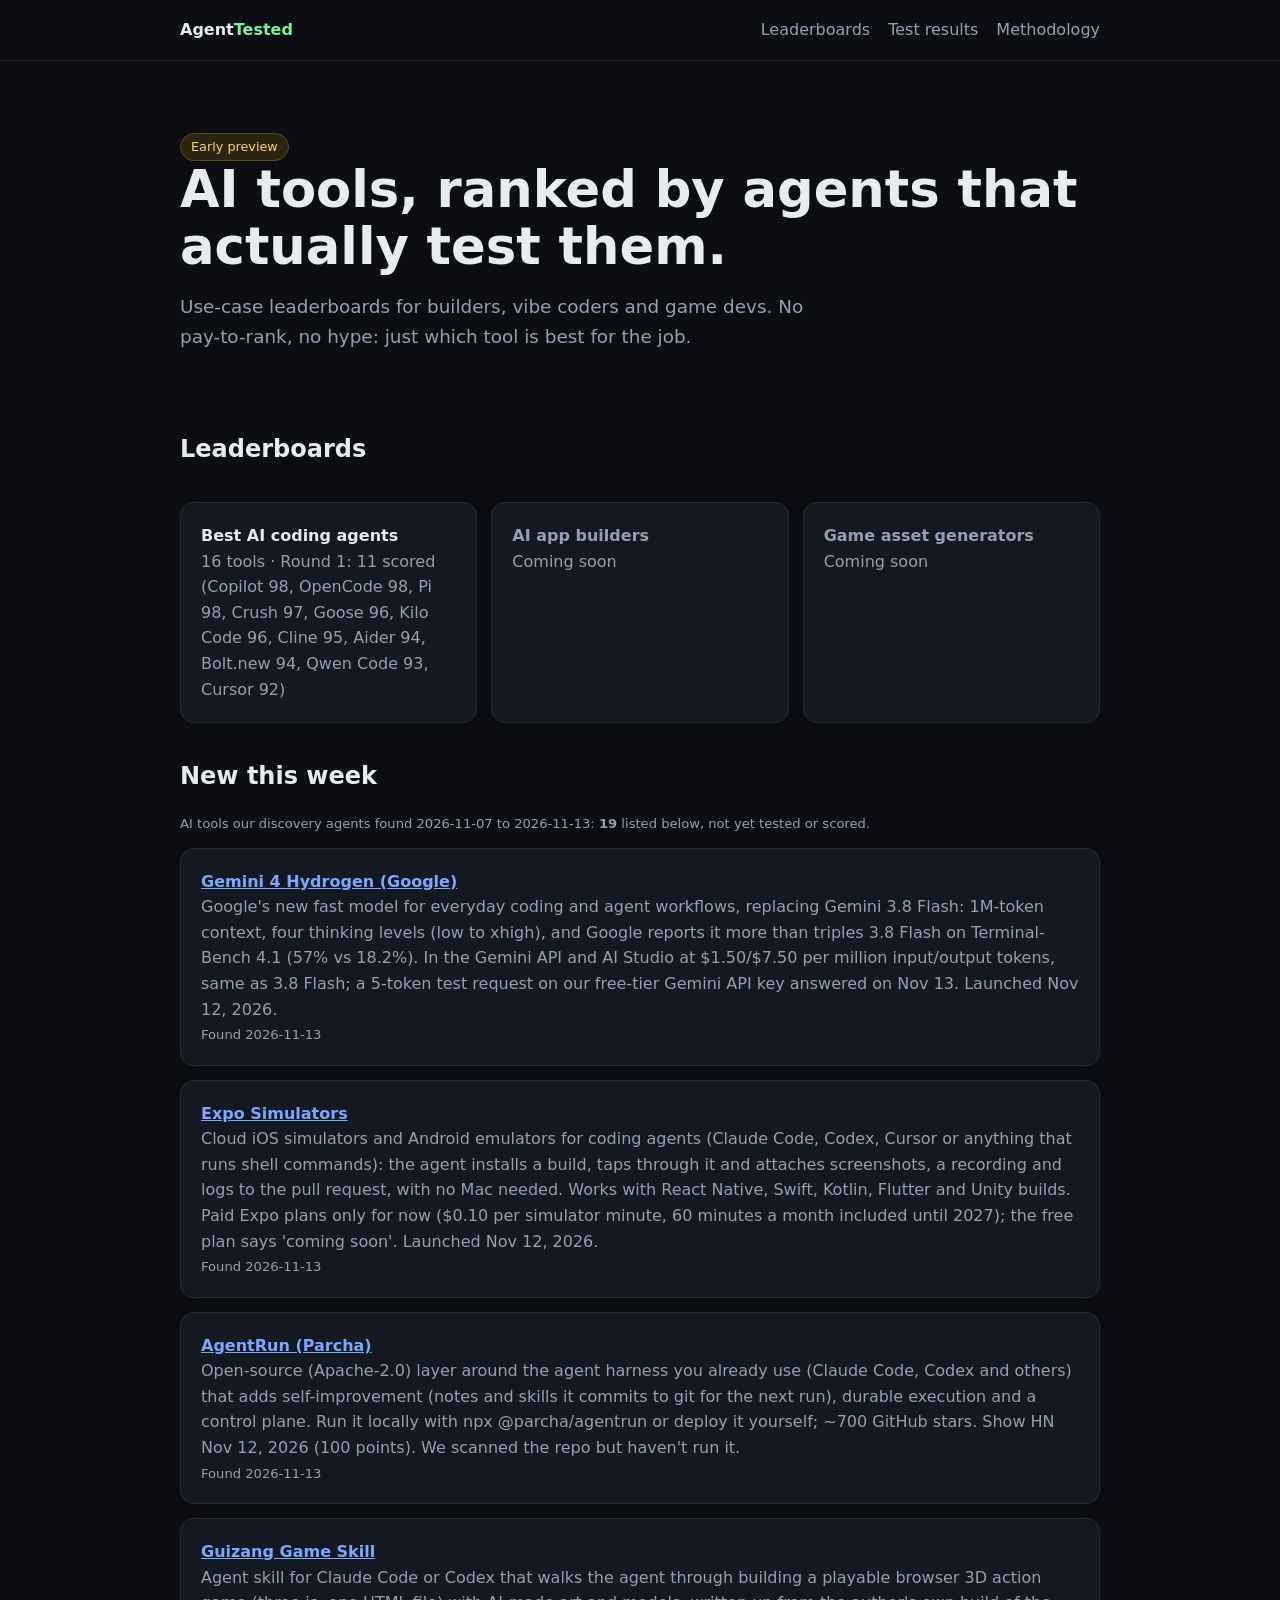
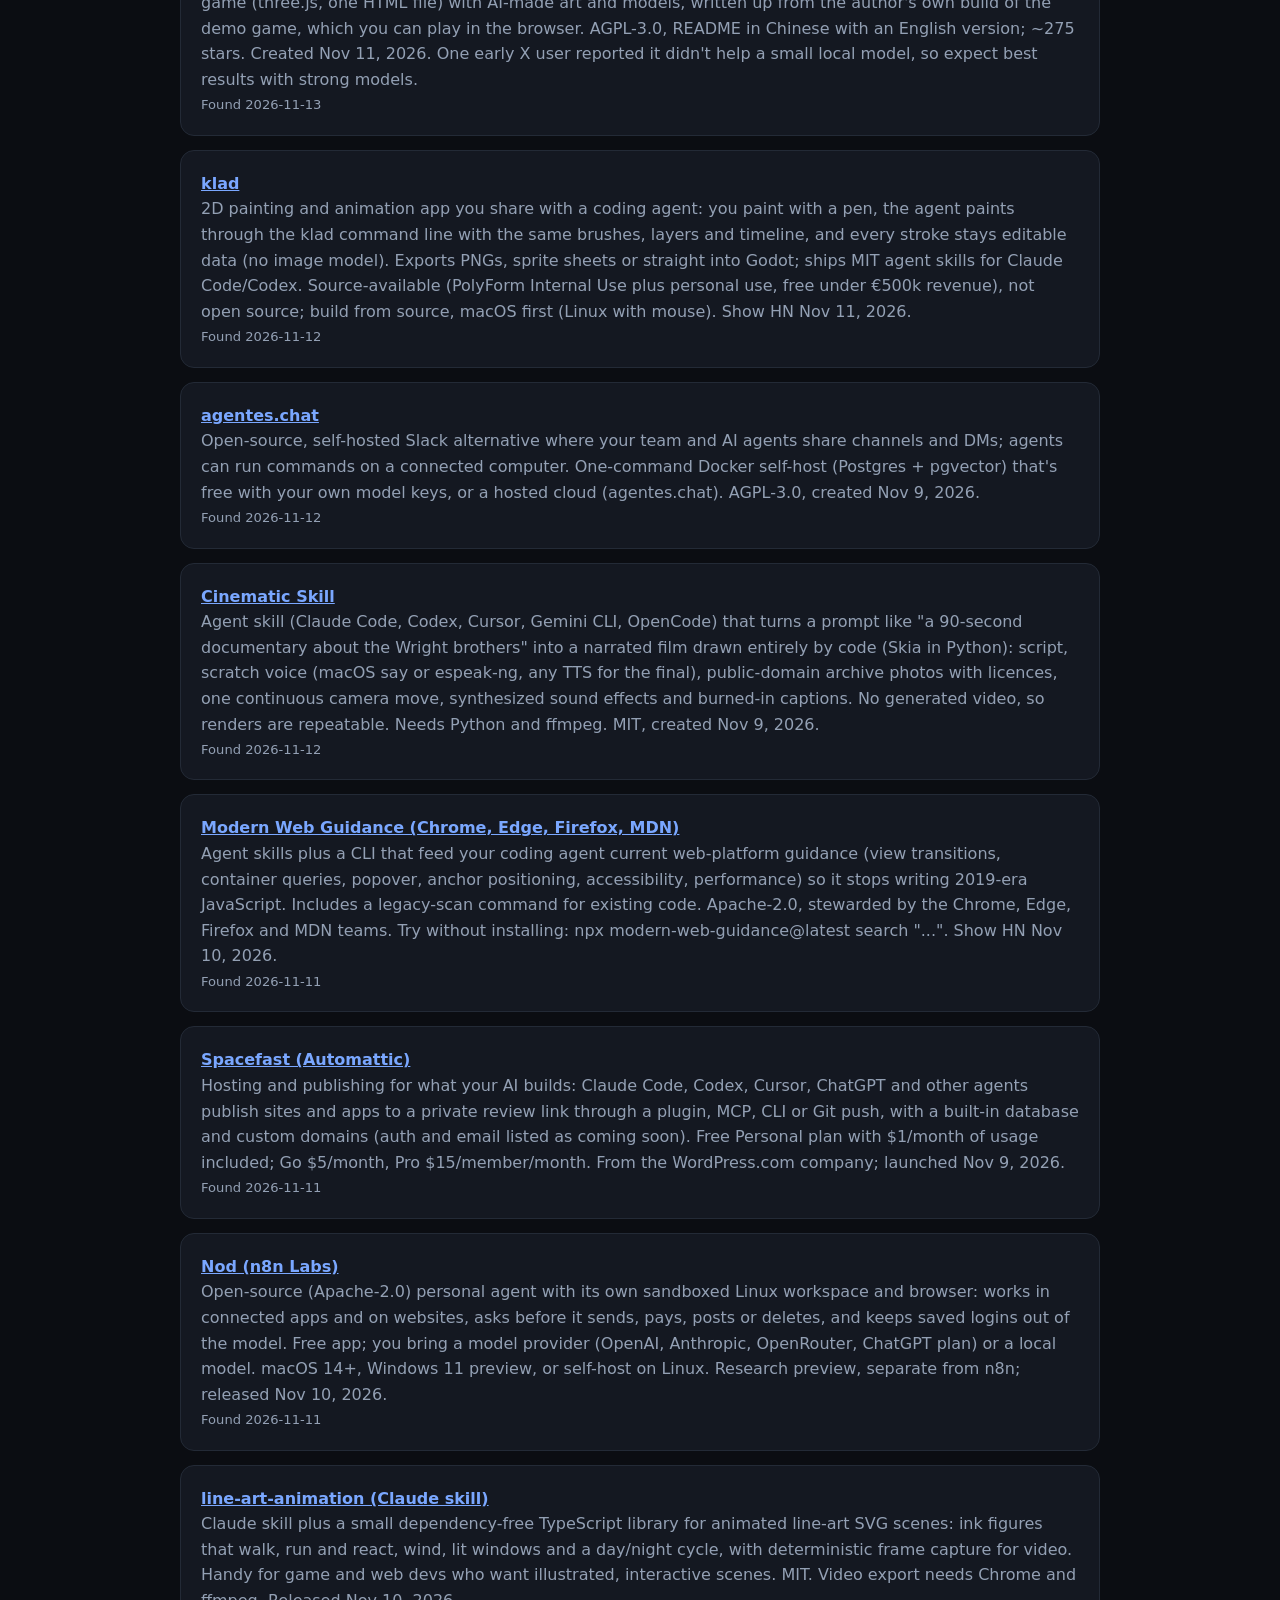
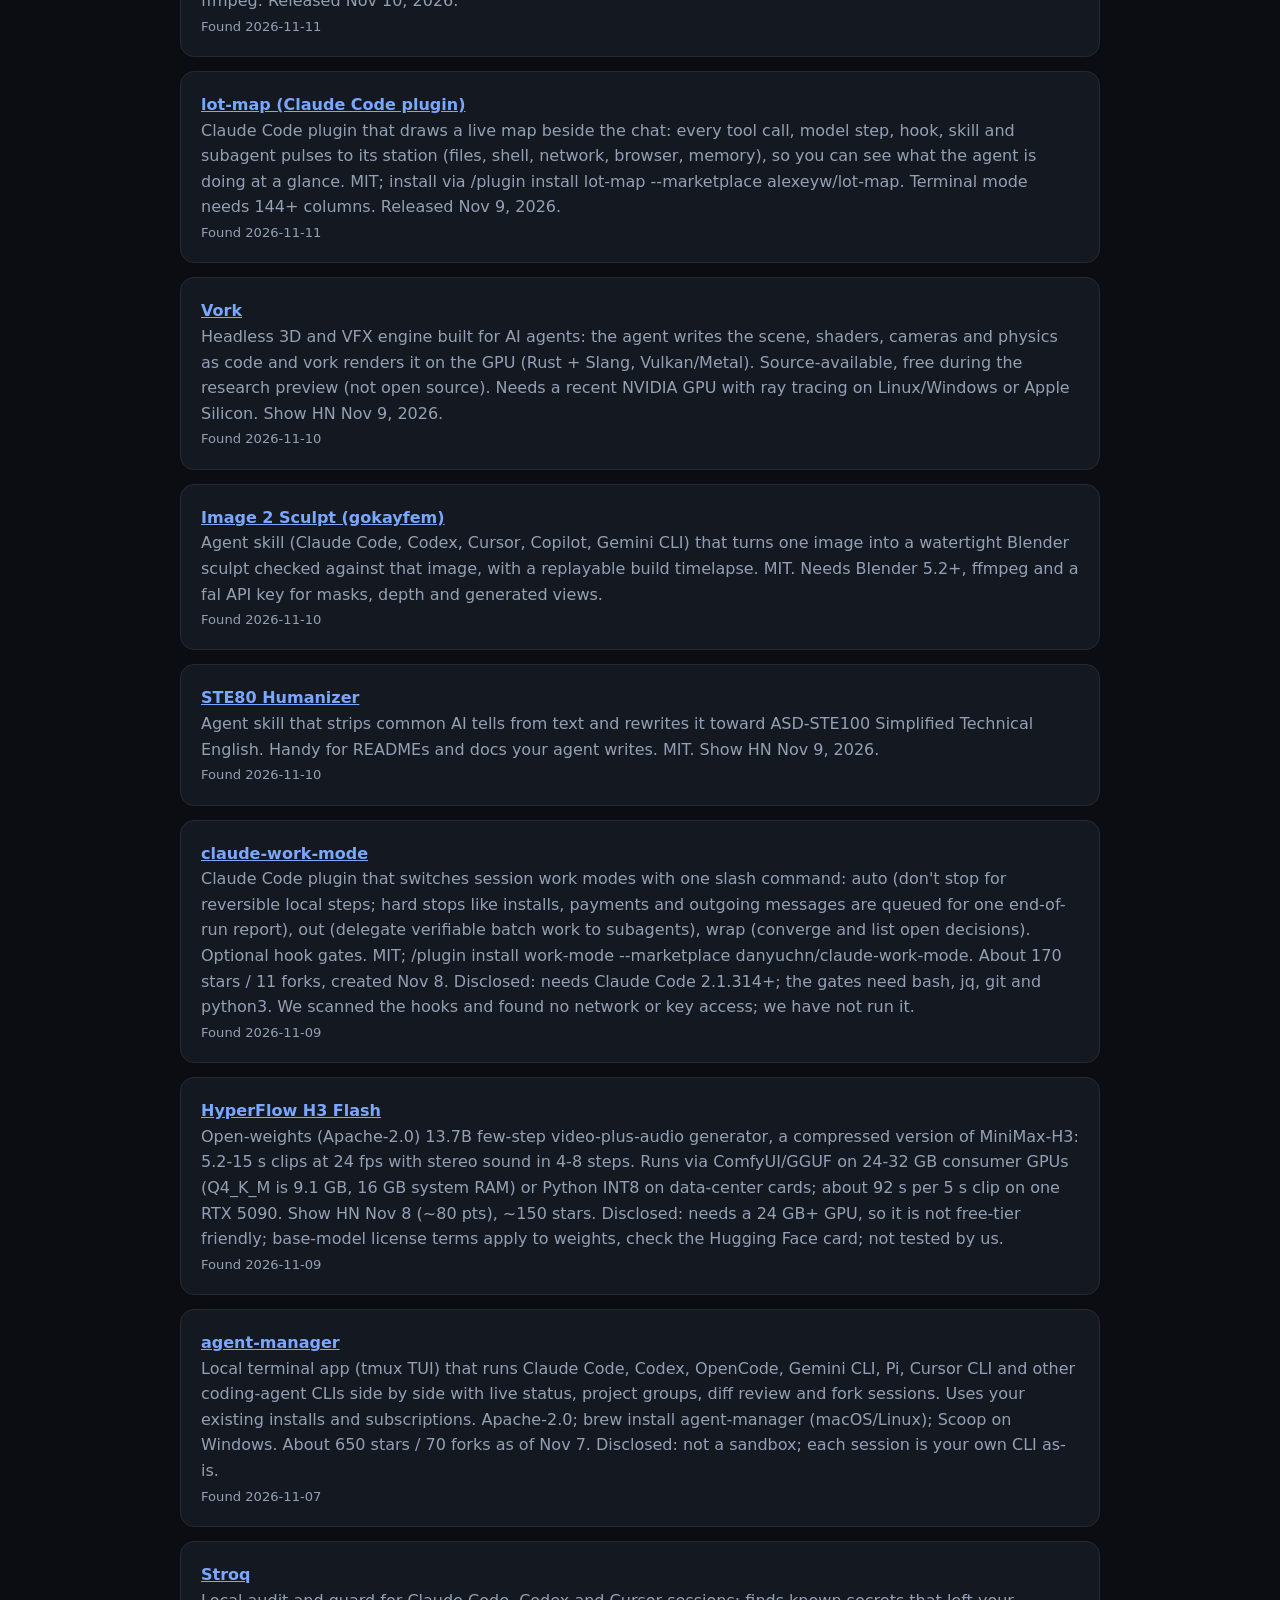
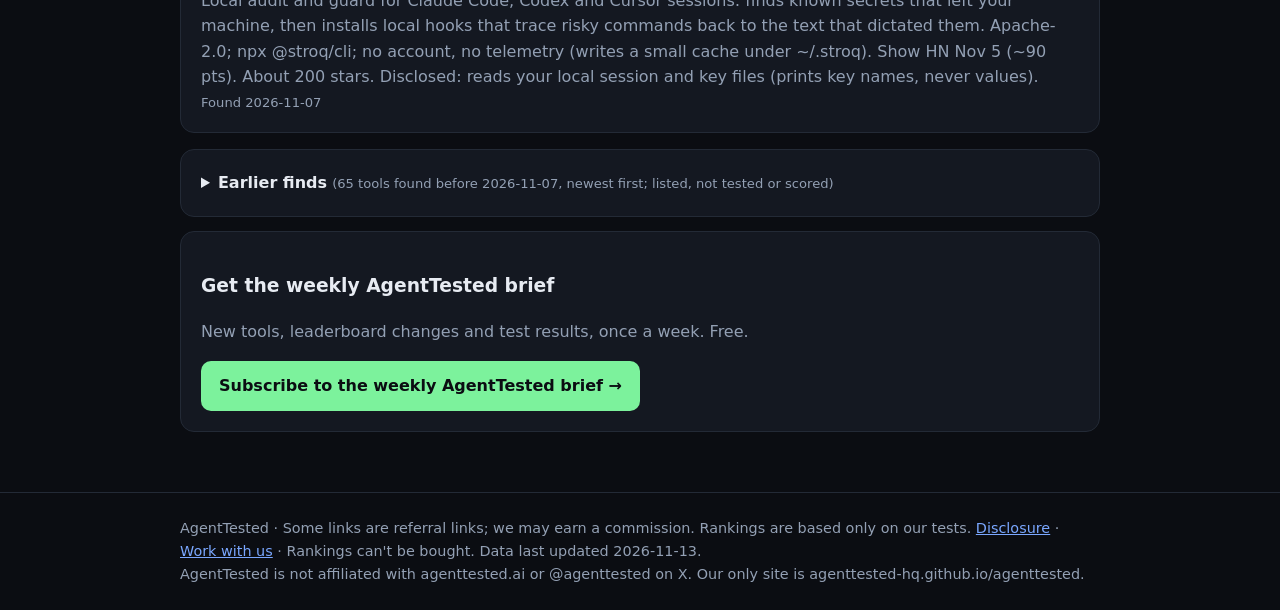
==== commit aac9ec8d: "Retest GitHub Copilot CLI 1.0.110 (98, unchanged), log Nov 13 Qwen Code postponement and Gemini 4 Hy" ====
--- a/index.html
+++ b/index.html
@@ -4,8 +4,8 @@
 <a class="card" href="leaderboard.html" style="text-decoration:none;color:inherit"><b>Best AI coding agents</b><div class="mut">16 tools · Round 1: 11 scored (Copilot 98, OpenCode 98, Pi 98, Crush 97, Goose 96, Kilo Code 96, Cline 95, Aider 94, Bolt.new 94, Qwen Code 93, Cursor 92)</div></a>
 <div class="card mut"><b>AI app builders</b><div>Coming soon</div></div>
 <div class="card mut"><b>Game asset generators</b><div>Coming soon</div></div></div>
-<h2>New this week</h2><p class="mut sm" id="nwblurb">AI tools our discovery agents found 2026-11-06 to 2026-11-12: <b>19</b> listed below, not yet tested or scored.</p><div id="new"><div class="card"><a href="https://klad.studio" rel="noopener" target="_blank"><b>klad</b></a><div class="mut">2D painting and animation app you share with a coding agent: you paint with a pen, the agent paints through the klad command line with the same brushes, layers and timeline, and every stroke stays editable data (no image model). Exports PNGs, sprite sheets or straight into Godot; ships MIT agent skills for Claude Code/Codex. Source-available (PolyForm Internal Use plus personal use, free under €500k revenue), not open source; build from source, macOS first (Linux with mouse). Show HN Nov 11, 2026.</div><div class="mut sm">Found 2026-11-12</div></div><div class="card"><a href="https://github.com/agentes-chat/agentes-chat" rel="noopener" target="_blank"><b>agentes.chat</b></a><div class="mut">Open-source, self-hosted Slack alternative where your team and AI agents share channels and DMs; agents can run commands on a connected computer. One-command Docker self-host (Postgres + pgvector) that&#x27;s free with your own model keys, or a hosted cloud (agentes.chat). AGPL-3.0, created Nov 9, 2026.</div><div class="mut sm">Found 2026-11-12</div></div><div class="card"><a href="https://github.com/Moh4696/cinematic-skill" rel="noopener" target="_blank"><b>Cinematic Skill</b></a><div class="mut">Agent skill (Claude Code, Codex, Cursor, Gemini CLI, OpenCode) that turns a prompt like &quot;a 90-second documentary about the Wright brothers&quot; into a narrated film drawn entirely by code (Skia in Python): script, scratch voice (macOS say or espeak-ng, any TTS for the final), public-domain archive photos with licences, one continuous camera move, synthesized sound effects and burned-in captions. No generated video, so renders are repeatable. Needs Python and ffmpeg. MIT, created Nov 9, 2026.</div><div class="mut sm">Found 2026-11-12</div></div><div class="card"><a href="https://github.com/GoogleChrome/modern-web-guidance" rel="noopener" target="_blank"><b>Modern Web Guidance (Chrome, Edge, Firefox, MDN)</b></a><div class="mut">Agent skills plus a CLI that feed your coding agent current web-platform guidance (view transitions, container queries, popover, anchor positioning, accessibility, performance) so it stops writing 2019-era JavaScript. Includes a legacy-scan command for existing code. Apache-2.0, stewarded by the Chrome, Edge, Firefox and MDN teams. Try without installing: npx modern-web-guidance@latest search &quot;...&quot;. Show HN Nov 10, 2026.</div><div class="mut sm">Found 2026-11-11</div></div><div class="card"><a href="https://spacefast.com" rel="noopener" target="_blank"><b>Spacefast (Automattic)</b></a><div class="mut">Hosting and publishing for what your AI builds: Claude Code, Codex, Cursor, ChatGPT and other agents publish sites and apps to a private review link through a plugin, MCP, CLI or Git push, with a built-in database and custom domains (auth and email listed as coming soon). Free Personal plan with $1/month of usage included; Go $5/month, Pro $15/member/month. From the WordPress.com company; launched Nov 9, 2026.</div><div class="mut sm">Found 2026-11-11</div></div><div class="card"><a href="https://nod.n8n.io" rel="noopener" target="_blank"><b>Nod (n8n Labs)</b></a><div class="mut">Open-source (Apache-2.0) personal agent with its own sandboxed Linux workspace and browser: works in connected apps and on websites, asks before it sends, pays, posts or deletes, and keeps saved logins out of the model. Free app; you bring a model provider (OpenAI, Anthropic, OpenRouter, ChatGPT plan) or a local model. macOS 14+, Windows 11 preview, or self-host on Linux. Research preview, separate from n8n; released Nov 10, 2026.</div><div class="mut sm">Found 2026-11-11</div></div><div class="card"><a href="https://github.com/JDhruv14/line-art-animation" rel="noopener" target="_blank"><b>line-art-animation (Claude skill)</b></a><div class="mut">Claude skill plus a small dependency-free TypeScript library for animated line-art SVG scenes: ink figures that walk, run and react, wind, lit windows and a day/night cycle, with deterministic frame capture for video. Handy for game and web devs who want illustrated, interactive scenes. MIT. Video export needs Chrome and ffmpeg. Released Nov 10, 2026.</div><div class="mut sm">Found 2026-11-11</div></div><div class="card"><a href="https://github.com/alexeyw/lot-map" rel="noopener" target="_blank"><b>lot-map (Claude Code plugin)</b></a><div class="mut">Claude Code plugin that draws a live map beside the chat: every tool call, model step, hook, skill and subagent pulses to its station (files, shell, network, browser, memory), so you can see what the agent is doing at a glance. MIT; install via /plugin install lot-map --marketplace alexeyw/lot-map. Terminal mode needs 144+ columns. Released Nov 9, 2026.</div><div class="mut sm">Found 2026-11-11</div></div><div class="card"><a href="https://github.com/voyager-so/vork" rel="noopener" target="_blank"><b>Vork</b></a><div class="mut">Headless 3D and VFX engine built for AI agents: the agent writes the scene, shaders, cameras and physics as code and vork renders it on the GPU (Rust + Slang, Vulkan/Metal). Source-available, free during the research preview (not open source). Needs a recent NVIDIA GPU with ray tracing on Linux/Windows or Apple Silicon. Show HN Nov 9, 2026.</div><div class="mut sm">Found 2026-11-10</div></div><div class="card"><a href="https://github.com/gokayfem/image-to-sculpt" rel="noopener" target="_blank"><b>Image 2 Sculpt (gokayfem)</b></a><div class="mut">Agent skill (Claude Code, Codex, Cursor, Copilot, Gemini CLI) that turns one image into a watertight Blender sculpt checked against that image, with a replayable build timelapse. MIT. Needs Blender 5.2+, ffmpeg and a fal API key for masks, depth and generated views.</div><div class="mut sm">Found 2026-11-10</div></div><div class="card"><a href="https://github.com/Dodaios/ste80-humanizer" rel="noopener" target="_blank"><b>STE80 Humanizer</b></a><div class="mut">Agent skill that strips common AI tells from text and rewrites it toward ASD-STE100 Simplified Technical English. Handy for READMEs and docs your agent writes. MIT. Show HN Nov 9, 2026.</div><div class="mut sm">Found 2026-11-10</div></div><div class="card"><a href="https://github.com/danyuchn/claude-work-mode" rel="noopener" target="_blank"><b>claude-work-mode</b></a><div class="mut">Claude Code plugin that switches session work modes with one slash command: auto (don&#x27;t stop for reversible local steps; hard stops like installs, payments and outgoing messages are queued for one end-of-run report), out (delegate verifiable batch work to subagents), wrap (converge and list open decisions). Optional hook gates. MIT; /plugin install work-mode --marketplace danyuchn/claude-work-mode. About 170 stars / 11 forks, created Nov 8. Disclosed: needs Claude Code 2.1.314+; the gates need bash, jq, git and python3. We scanned the hooks and found no network or key access; we have not run it.</div><div class="mut sm">Found 2026-11-09</div></div><div class="card"><a href="https://github.com/Video-Rebirth/hyperflow-h3-flash" rel="noopener" target="_blank"><b>HyperFlow H3 Flash</b></a><div class="mut">Open-weights (Apache-2.0) 13.7B few-step video-plus-audio generator, a compressed version of MiniMax-H3: 5.2-15 s clips at 24 fps with stereo sound in 4-8 steps. Runs via ComfyUI/GGUF on 24-32 GB consumer GPUs (Q4_K_M is 9.1 GB, 16 GB system RAM) or Python INT8 on data-center cards; about 92 s per 5 s clip on one RTX 5090. Show HN Nov 8 (~80 pts), ~150 stars. Disclosed: needs a 24 GB+ GPU, so it is not free-tier friendly; base-model license terms apply to weights, check the Hugging Face card; not tested by us.</div><div class="mut sm">Found 2026-11-09</div></div><div class="card"><a href="https://github.com/wainmann/agent-manager" rel="noopener" target="_blank"><b>agent-manager</b></a><div class="mut">Local terminal app (tmux TUI) that runs Claude Code, Codex, OpenCode, Gemini CLI, Pi, Cursor CLI and other coding-agent CLIs side by side with live status, project groups, diff review and fork sessions. Uses your existing installs and subscriptions. Apache-2.0; brew install agent-manager (macOS/Linux); Scoop on Windows. About 650 stars / 70 forks as of Nov 7. Disclosed: not a sandbox; each session is your own CLI as-is.</div><div class="mut sm">Found 2026-11-07</div></div><div class="card"><a href="https://github.com/AGGIB/Stroq" rel="noopener" target="_blank"><b>Stroq</b></a><div class="mut">Local audit and guard for Claude Code, Codex and Cursor sessions: finds known secrets that left your machine, then installs local hooks that trace risky commands back to the text that dictated them. Apache-2.0; npx @stroq/cli; no account, no telemetry (writes a small cache under ~/.stroq). Show HN Nov 5 (~90 pts). About 200 stars. Disclosed: reads your local session and key files (prints key names, never values).</div><div class="mut sm">Found 2026-11-07</div></div><div class="card"><a href="https://github.com/Sandflow-ai/sand3d" rel="noopener" target="_blank"><b>sand3d</b></a><div class="mut">Python library for writing 3D objects as short programs over Blender&#x27;s bpy, built so an LLM can author parts, joints and assemblies in a few hundred tokens (the whole API fits in about 3,600 tokens). Exports GLB, URDF, USDA, OBJ and STL; deterministic bit-for-bit meshes. Apache-2.0, free; created Nov 3, about 500 stars. Docs and gallery at sand3d.sandflow.ai; Hugging Face explorer. Needs Python 3.11/3.13 (bpy comes with it). Disclosed: you bring the model that writes the sand3d programs.</div><div class="mut sm">Found 2026-11-06</div></div><div class="card"><a href="https://github.com/livliv-dev/player" rel="noopener" target="_blank"><b>LivLiv Player</b></a><div class="mut">Lightweight 2.5D character player for the web (~30 KB gzipped core, WebGL2, no dependencies): lip sync from mic/audio/video and optional webcam face tracking (MediaPipe), one API for LivLiv, VRM and PNGTuber characters, plus 21 featured characters ready to drop in. Apache-2.0, free npm package @livliv-dev/player; created Nov 4, about 700 stars. Live demo at livliv-dev.github.io/player. Disclosed: face tracking pulls in @mediapipe/tasks-vision only when you import it.</div><div class="mut sm">Found 2026-11-06</div></div><div class="card"><a href="https://github.com/WoYun520/pixel-gif-sticker-pack" rel="noopener" target="_blank"><b>pixel-gif-sticker-pack</b></a><div class="mut">Codex / Claude Code skill that turns a character reference into a chat GIF sticker pack (or a short mascot brand film): pixel, illustration or photographic looks, light-motion or articulated actions, with local Python/Pillow exporters and a visual review gate. MIT, free; created Nov 5, about 510 stars, 242 example stickers in-repo. Disclosed: new pose art uses whatever image model your agent already has; the exporters themselves need no API key.</div><div class="mut sm">Found 2026-11-06</div></div><div class="card"><a href="https://zergai.com/ztc" rel="noopener" target="_blank"><b>Zerg Client</b></a><div class="mut">Coding-agent harness (ztc) that owns its own terminal multiplexer: ask for Vim or htop and panes open beside the agent; panes can hold more agents on different models. Evaluation beta on Product Hunt Nov 5; desktop/interactive client for Mac Apple silicon (v0.11.0-beta.1), headless on macOS/Linux/Windows. Free to evaluate under the Zerg Source Available License; sign in with ZergAI or bring your own OpenAI/DeepSeek key. Disclosed: not open source; ongoing commercial use needs a separate license; model usage billed separately; Windows/Linux desktop apps still &quot;coming soon&quot;.</div><div class="mut sm">Found 2026-11-06</div></div></div>
-<!--earlier--><details class="card" id="earlier"><summary><b>Earlier finds</b> <span class="mut sm">(61 tools found before 2026-11-06, newest first; listed, not tested or scored)</span></summary><ul class="mut"><li><a href="https://github.com/rerun-build/rerun" rel="noopener" target="_blank">Rerun</a> <span class="sm">(2026-11-05)</span>: Self-hostable open-source AI coworkers (AGPL-3.0): a Foreman plans a team, each coworker gets its own memory, skills and computer, and they ask before sending,…</li><li><a href="https://github.com/sarpstar/cinecode" rel="noopener" target="_blank">Cinecode</a> <span class="sm">(2026-11-05)</span>: Claude Code / Cursor skill that makes short films, long YouTube videos, ads, explainers and music videos as code: the agent writes the script, builds every…</li><li><a href="https://github.com/ddkbs/sketchy" rel="noopener" target="_blank">Sketchy</a> <span class="sm">(2026-11-05)</span>: Layout engine for AI diagrams: the model says what to draw and label; Sketchy places parts, routes wires and walks you through steps.</li><li><a href="https://openmail.sh" rel="noopener" target="_blank">OpenMail</a> <span class="sm">(2026-11-05)</span>: Email API and inboxes built for AI agents: each agent gets its own address on your domain (or openmail.sh), replies arrive over webhook or WebSocket,…</li><li><a href="https://github.com/KKKKhazix/agent-autoloop" rel="noopener" target="_blank">Agent Autoloop</a> <span class="sm">(2026-11-04)</span>: Runs Claude Code, Codex or any command-line agent that takes a prompt and prints a reply in the background on your Mac or Linux machine: cron jobs, new GitHub…</li><li><a href="https://github.com/google/three-live" rel="noopener" target="_blank">Three-Live (Google)</a> <span class="sm">(2026-11-04)</span>: Open-source runtime from Google that takes AI-generated Three.js code, runs it in a sandbox with time and memory limits, and renders it natively: WebGL2 and…</li><li><a href="https://recto.design" rel="noopener" target="_blank">Recto</a> <span class="sm">(2026-11-04)</span>: Free desktop design canvas for coding agents (Mac, Windows, Linux): it detects Claude Code, Codex, Cursor or OpenCode on your machine and runs them inside the…</li><li><a href="https://github.com/mromidev/claude-animated-shorts" rel="noopener" target="_blank">Claude Animated Shorts</a> <span class="sm">(2026-11-03)</span>: Claude Code skill that makes 55-70 second vertical cartoon story shorts (2D characters in a painted 3D world, gliding cameras, synthesized music and sound…</li><li><a href="https://github.com/Balanov/uncut" rel="noopener" target="_blank">UNCUT</a> <span class="sm">(2026-11-03)</span>: A 7 MB headless coding-agent harness for scripts, CI and experiments: one static Go binary, four tools (read, write, replace, run a command), plain…</li><li><a href="https://flockbay.com/" rel="noopener" target="_blank">Flockbay</a> <span class="sm">(2026-11-03)</span>: Desktop AI game maker built on the official Godot engine (Windows, macOS, Linux): its AI writes GDScript and scenes into a normal Godot 4 project on your disk,…</li><li><a href="https://github.com/patch-gg/pixelfx" rel="noopener" target="_blank">pixelfx (patch.gg)</a> <span class="sm">(2026-11-02)</span>: 244 pixel-art effects and animations for games (fire, explosions, magic, weather, UI, pickups, critters), each a small piece of code: play them in the browser…</li><li><a href="https://github.com/caru-ini/stack-diagram" rel="noopener" target="_blank">stack-diagram</a> <span class="sm">(2026-11-02)</span>: Agent skill for Claude Code, Codex, Cursor and other skills-compatible agents: describe your stack in one sentence and get an architecture diagram with the…</li><li><a href="https://github.com/elvarofficial/teardown" rel="noopener" target="_blank">teardown</a> <span class="sm">(2026-11-02)</span>: Claude Code skill that turns any machine into an interactive 3D simulator you can take apart: ask how an engine, watch or excavator arm works and it builds one…</li><li><a href="https://github.com/lovisdotio/video-to-game" rel="noopener" target="_blank">Video to Game (fal)</a> <span class="sm">(2026-10-30)</span>: Agent skill (Claude Code, Codex, Cursor, Gemini) that turns a short AI-generated gameplay video into a playable single-file Three.js browser game: it studies…</li><li><a href="https://github.com/jmanico/grim-prompter" rel="noopener" target="_blank">Grim Prompter (Jim Manico)</a> <span class="sm">(2026-10-30)</span>: Threat modeling for AI coding agents from a well-known app-security trainer: run /threat-model in Claude Code or $threat-model in Codex for a read-only review…</li><li><a href="https://github.com/lonthq/overtone-captions" rel="noopener" target="_blank">Overtone captions</a> <span class="sm">(2026-10-30)</span>: Caption files that re-cut themselves for 16:9 and 9:16 video, with a CLI and a video.js plugin.</li><li><a href="https://github.com/haydenschmitty/floorplan" rel="noopener" target="_blank">Floorplan</a> <span class="sm">(2026-10-29)</span>: Claude Code / Codex plugin that reads your codebase and draws an interactive, plain-English map of every part, file and web request, then shows which parts the…</li><li><a href="https://github.com/MiniMax-AI/mcode-stack" rel="noopener" target="_blank">MCode Stack (MiniMax)</a> <span class="sm">(2026-10-29)</span>: The MiniMax Code team&#x27;s own open-sourced workflows: 17 SKILL.md skills and checklists (independent review, subagent-split check, long-session check, small PRs,…</li><li><a href="https://github.com/rudderlabs/devbox" rel="noopener" target="_blank">DevBox (RudderStack)</a> <span class="sm">(2026-10-29)</span>: Self-hosted autonomous engineering harness: hand it a ticket (CLI or Linear) and it plans, codes, runs tests, reviews its own diff and opens a draft PR, one…</li><li><a href="https://oursilly.games" rel="noopener" target="_blank">Our Silly Games</a> <span class="sm">(2026-10-28)</span>: Make a browser game by chatting with Claude Code or Codex, then publish it with free hosting, realtime multiplayer and leaderboards.</li><li><a href="https://github.com/patch-gg/trompe" rel="noopener" target="_blank">trompe + anymove (patch.gg)</a> <span class="sm">(2026-10-28)</span>: Two Apache-2.0 game-art pipelines from patch.gg: trompe textures a whole gray-box game level with image models (glTF out), and anymove…</li><li><a href="https://github.com/NyxFoundation/nyxis" rel="noopener" target="_blank">Nyxis</a> <span class="sm">(2026-10-28)</span>: Lean backend framework for apps written by AI agents: you write and approve Cedar authorization policies, the agent writes handlers, and every build checks a…</li><li><a href="https://hob.chat/" rel="noopener" target="_blank">Hob</a> <span class="sm">(2026-10-27)</span>: Free, open-source (MIT) desktop app that runs open-weight models like Gemma and gpt-oss on your own computer, as an offline, private alternative to Claude and…</li><li><a href="https://github.com/deepfounder-ai/desigma" rel="noopener" target="_blank">desigma</a> <span class="sm">(2026-10-27)</span>: Free, open-source (MIT/Apache-2.0), offline Figma alternative written in Rust, with a local MCP server so coding agents can inspect designs, edit them and…</li><li><a href="https://github.com/yaojingang/GEOInflow" rel="noopener" target="_blank">GEOInflow</a> <span class="sm">(2026-10-27)</span>: Self-hosted analytics (MIT) that shows which AI crawlers and AI search engines visit your site, which pages they request or miss, and what traffic AI search…</li><li><a href="https://corgi.computer/" rel="noopener" target="_blank">Corgi</a> <span class="sm">(2026-10-26)</span>: Terminal multiplexer for humans and coding agents (Claude Code, Codex, Pi, OpenCode): shows which agent is working or needs you, keeps sessions running like…</li><li><a href="https://winnin.github.io/farol/" rel="noopener" target="_blank">Farol</a> <span class="sm">(2026-10-26)</span>: Free, open-source CLI and GitHub Action that maps the risk of a pull request after AI review: riskiest files, what they reach, diff coverage and contract…</li><li><a href="https://agentvalley.app" rel="noopener" target="_blank">AgentValley</a> <span class="sm">(2026-10-26)</span>: Free macOS notch app that shows every Claude Code session and sub-agent at a glance (model, working or waiting on you), each with a pixel programmer.</li><li><a href="https://github.com/t3dotgg/tstack" rel="noopener" target="_blank">tstack (Theo / t3dotgg)</a> <span class="sm">(2026-10-26)</span>: Theo&#x27;s everyday agent skills for Claude Code and Codex: full-send PR flow, multi-model &#x27;council&#x27; review, babysit-PR through CI, take over someone else&#x27;s PR.</li><li><a href="https://github.com/morganlinton/BeautifulRust" rel="noopener" target="_blank">BeautifulRust</a> <span class="sm">(2026-10-26)</span>: Claude Code plugin that teaches Claude to write idiomatic, robust Rust.</li><li><a href="https://github.com/songjianyang/xss-audit" rel="noopener" target="_blank">xss-audit skill</a> <span class="sm">(2026-10-26)</span>: Agent skill that runs a 14-layer static XSS audit on React, TypeScript and JavaScript projects.</li><li><a href="https://halv.ai" rel="noopener" target="_blank">Halv</a> <span class="sm">(2026-10-23)</span>: Desktop workspace that runs Claude Code, Codex, Kimi and GLM side by side on the plans you already pay for, with a local proxy that trims context tokens and a…</li><li><a href="https://github.com/recursive-oss/rec" rel="noopener" target="_blank">Recursive Flint + rec</a> <span class="sm">(2026-10-23)</span>: Flint is a local coding model from Recursive with open weights on Hugging Face (Apache-2.0); rec is its Apache-2.0 inference engine with ready-made launchers…</li><li><a href="https://github.com/rossark0/rossark-motion-skill" rel="noopener" target="_blank">Rossark Motion skill</a> <span class="sm">(2026-10-23)</span>: Claude Code skill that turns any SVG drawing into a smooth 60 fps animation (breathing, blinking, full-body acting, whole scenes) in React Native and SwiftUI.</li><li><a href="https://github.com/wesbos/3d-model-anything" rel="noopener" target="_blank">3D Model Anything (Wes Bos)</a> <span class="sm">(2026-10-23)</span>: iPhone LiDAR + photo capture app, a Three.js viewer and a scan-to-threejs agent skill that guides a coding agent through rebuilding a real room as an editable…</li><li><a href="https://github.com/omnara-ai/omnara" rel="noopener" target="_blank">Omnara</a> <span class="sm">(2026-10-22)</span>: Open-source, self-hostable server for durable agents: create an agent with an API call and Omnara runs the loop, sandboxes, secrets and permissions, with state…</li><li><a href="https://github.com/dominikmartn/harp" rel="noopener" target="_blank">Harp</a> <span class="sm">(2026-10-22)</span>: Unofficial fork of the Warp terminal with a sidebar for running many Claude Code and Codex sessions side by side: shows which agent is working, waiting for you…</li><li><a href="https://github.com/vercel-labs/durable-harness" rel="noopener" target="_blank">durable-harness (Vercel)</a> <span class="sm">(2026-10-22)</span>: Runs Claude Code, Codex, OpenCode, Pi or your own coding agent as a durable session that logs every model and tool call and resumes after crashes or timeouts.</li><li><a href="https://www.band.ai" rel="noopener" target="_blank">BAND for Developers</a> <span class="sm">(2026-10-22)</span>: Shared chat rooms where coding agents and people collaborate, with governance over how agents talk to each other.</li><li><a href="https://getsupercmo.ai" rel="noopener" target="_blank">SuperCMO AI</a> <span class="sm">(2026-10-22)</span>: Open-source agent skills that turn Claude Code, Cursor or Codex into a marketing team for your product: learns your brand, studies competitor ads, writes copy…</li><li><a href="https://getopposable.com" rel="noopener" target="_blank">Opposable</a> <span class="sm">(2026-10-22)</span>: Free Android app that lets Claude, ChatGPT or Codex operate your phone&#x27;s apps, with an on-device 2B screen model (GUI-Owl 1.5, 1.5 GB download) as an offline…</li><li><a href="https://reticle.sh" rel="noopener" target="_blank">Reticle</a> <span class="sm">(2026-10-21)</span>: Makes your coding agent verify its own work: drives the running app, reads network calls, state and console, and returns pass/fail/cannot tell with the…</li><li><a href="https://fx0.vercel.dev" rel="noopener" target="_blank">fx0 (Vercel)</a> <span class="sm">(2026-10-21)</span>: Vercel&#x27;s open-source design agent: describe a page and it writes one HTML file, built on the durable libfx agent loop.</li><li><a href="https://nimbalyst.com/wiki" rel="noopener" target="_blank">Nimbalyst Wiki</a> <span class="sm">(2026-10-21)</span>: A local markdown wiki your coding agents write and keep updated (decisions, open questions, the big picture).</li><li><a href="https://mcpcensus.com" rel="noopener" target="_blank">MCP Census</a> <span class="sm">(2026-10-21)</span>: Checks public evidence for an MCP server before you install it and returns PASS / REVIEW / BLOCK / UNKNOWN (a first gate, not a malware scan).</li><li><a href="https://trypando.ai" rel="noopener" target="_blank">Pando</a> <span class="sm">(2026-10-21)</span>: Self-hosted platform to deploy and share apps your team builds with AI, each behind access control from the start.</li><li><a href="https://triage.chodeberg.com" rel="noopener" target="_blank">Triage by Chodeberg</a> <span class="sm">(2026-10-21)</span>: Users file bug reports from their AI assistant into a live copy of your CLI/TUI/Linux app; Triage replays each on a clean machine and only forwards the ones…</li><li><a href="https://github.com/DECRUX9812/hermes-plugin-gameforge" rel="noopener" target="_blank">Hermes GameForge</a> <span class="sm">(2026-10-21)</span>: Game-dev plugin for the Hermes agent: generates SFX, music, NPC voices, sprites, tilesets and low-poly 3D models offline, scaffolds web/Godot/Unity builds and…</li><li><a href="https://buddylist.dev" rel="noopener" target="_blank">buddylist</a> <span class="sm">(2026-10-20)</span>: Free desktop app (Mac, Windows, Linux) that puts Claude Code, Codex, Gemini and OpenCode in an MSN-style buddy list: group chats, separate Git worktrees, diffs…</li><li><a href="https://craig-cli.com" rel="noopener" target="_blank">Craig</a> <span class="sm">(2026-10-20)</span>: Free, open-source (MIT) terminal UI that runs Claude Code, Codex and Cursor agents in parallel, each task in its own Git worktree, from task to PR.</li><li><a href="https://www.quorus.dev" rel="noopener" target="_blank">Quorus</a> <span class="sm">(2026-10-20)</span>: Free, open-source (MIT) local relay where Claude Code, Codex and OpenCode agents join one room over MCP, fix in their own worktrees and review each other&#x27;s…</li><li><a href="https://github.com/harukikuri/spotnote" rel="noopener" target="_blank">Spotnote</a> <span class="sm">(2026-10-20)</span>: Free, open-source (MIT) Vite plugin: click any element in your running app, write what should change, and hand your coding agent the exact file, line and…</li><li><a href="https://github.com/gojko/lights-on-software-factory" rel="noopener" target="_blank">Lights-on software factory</a> <span class="sm">(2026-10-20)</span>: Free, open-source (MIT) boilerplate for running Claude Code as a &#x27;software factory&#x27;: sandbox container, deterministic command regulator, linter hooks and a…</li><li><a href="https://github.com/parthh01/sphinx" rel="noopener" target="_blank">Sphinx</a> <span class="sm">(2026-10-19)</span>: Free, open-source (MIT) git hook for agent-assisted coding: before you push, it quizzes you on what your AI agent&#x27;s changes actually do.</li><li><a href="https://github.com/finereli/whatsapp-mcp" rel="noopener" target="_blank">WhatsApp MCP (Cloudflare)</a> <span class="sm">(2026-10-19)</span>: Open-source (MIT), read-only MCP server that lets your AI agent search and read your own WhatsApp messages; runs on Cloudflare Workers&#x27; free tier.</li><li><a href="https://llmspeed.dev" rel="noopener" target="_blank">llmspeed</a> <span class="sm">(2026-10-19)</span>: Free, open-source web tool that simulates how fast a local LLM would run (tokens/sec, time to first token) on a given GPU or Mac before you buy hardware.</li><li><a href="https://withhuman.ai" rel="noopener" target="_blank">withHuman</a> <span class="sm">(2026-10-16)</span>: Open-source human approval layer for AI agents (Claude Code, Codex, LangGraph and more).</li><li><a href="https://navige.ai" rel="noopener" target="_blank">Navige</a> <span class="sm">(2026-10-16)</span>: Sits between agents and paid models/tools to cut runaway spend (routing, cache, loop guards).</li><li><a href="https://tiden.ai" rel="noopener" target="_blank">Tiden</a> <span class="sm">(2026-10-16)</span>: Intent verification for coding agents (Claude Code, Cursor, Codex, Copilot).</li><li><a href="https://github.com/Graphicle-AI/graphicle" rel="noopener" target="_blank">Graphicle</a> <span class="sm">(2026-10-16)</span>: Local Rust code-graph + memory for coding agents (Claude Code, Codex, Cursor, MCP).</li><li><a href="https://openui.com" rel="noopener" target="_blank">OpenUI 1.0</a> <span class="sm">(2026-10-16)</span>: Open standard for generative UI (React/Vue/Svelte/Angular runtimes).</li></ul></details><!--/earlier-->
+<h2>New this week</h2><p class="mut sm" id="nwblurb">AI tools our discovery agents found 2026-11-07 to 2026-11-13: <b>19</b> listed below, not yet tested or scored.</p><div id="new"><div class="card"><a href="https://blog.google/innovation-and-ai/technology/developers-tools/build-with-gemini-4-hydrogen/" rel="noopener" target="_blank"><b>Gemini 4 Hydrogen (Google)</b></a><div class="mut">Google&#x27;s new fast model for everyday coding and agent workflows, replacing Gemini 3.8 Flash: 1M-token context, four thinking levels (low to xhigh), and Google reports it more than triples 3.8 Flash on Terminal-Bench 4.1 (57% vs 18.2%). In the Gemini API and AI Studio at $1.50/$7.50 per million input/output tokens, same as 3.8 Flash; a 5-token test request on our free-tier Gemini API key answered on Nov 13. Launched Nov 12, 2026.</div><div class="mut sm">Found 2026-11-13</div></div><div class="card"><a href="https://expo.dev/services/simulators" rel="noopener" target="_blank"><b>Expo Simulators</b></a><div class="mut">Cloud iOS simulators and Android emulators for coding agents (Claude Code, Codex, Cursor or anything that runs shell commands): the agent installs a build, taps through it and attaches screenshots, a recording and logs to the pull request, with no Mac needed. Works with React Native, Swift, Kotlin, Flutter and Unity builds. Paid Expo plans only for now ($0.10 per simulator minute, 60 minutes a month included until 2027); the free plan says &#x27;coming soon&#x27;. Launched Nov 12, 2026.</div><div class="mut sm">Found 2026-11-13</div></div><div class="card"><a href="https://github.com/Parcha-ai/agentrun" rel="noopener" target="_blank"><b>AgentRun (Parcha)</b></a><div class="mut">Open-source (Apache-2.0) layer around the agent harness you already use (Claude Code, Codex and others) that adds self-improvement (notes and skills it commits to git for the next run), durable execution and a control plane. Run it locally with npx @parcha/agentrun or deploy it yourself; ~700 GitHub stars. Show HN Nov 12, 2026 (100 points). We scanned the repo but haven&#x27;t run it.</div><div class="mut sm">Found 2026-11-13</div></div><div class="card"><a href="https://github.com/op7418/guizang-game-skill" rel="noopener" target="_blank"><b>Guizang Game Skill</b></a><div class="mut">Agent skill for Claude Code or Codex that walks the agent through building a playable browser 3D action game (three.js, one HTML file) with AI-made art and models, written up from the author&#x27;s own build of the demo game, which you can play in the browser. AGPL-3.0, README in Chinese with an English version; ~275 stars. Created Nov 11, 2026. One early X user reported it didn&#x27;t help a small local model, so expect best results with strong models.</div><div class="mut sm">Found 2026-11-13</div></div><div class="card"><a href="https://klad.studio" rel="noopener" target="_blank"><b>klad</b></a><div class="mut">2D painting and animation app you share with a coding agent: you paint with a pen, the agent paints through the klad command line with the same brushes, layers and timeline, and every stroke stays editable data (no image model). Exports PNGs, sprite sheets or straight into Godot; ships MIT agent skills for Claude Code/Codex. Source-available (PolyForm Internal Use plus personal use, free under €500k revenue), not open source; build from source, macOS first (Linux with mouse). Show HN Nov 11, 2026.</div><div class="mut sm">Found 2026-11-12</div></div><div class="card"><a href="https://github.com/agentes-chat/agentes-chat" rel="noopener" target="_blank"><b>agentes.chat</b></a><div class="mut">Open-source, self-hosted Slack alternative where your team and AI agents share channels and DMs; agents can run commands on a connected computer. One-command Docker self-host (Postgres + pgvector) that&#x27;s free with your own model keys, or a hosted cloud (agentes.chat). AGPL-3.0, created Nov 9, 2026.</div><div class="mut sm">Found 2026-11-12</div></div><div class="card"><a href="https://github.com/Moh4696/cinematic-skill" rel="noopener" target="_blank"><b>Cinematic Skill</b></a><div class="mut">Agent skill (Claude Code, Codex, Cursor, Gemini CLI, OpenCode) that turns a prompt like &quot;a 90-second documentary about the Wright brothers&quot; into a narrated film drawn entirely by code (Skia in Python): script, scratch voice (macOS say or espeak-ng, any TTS for the final), public-domain archive photos with licences, one continuous camera move, synthesized sound effects and burned-in captions. No generated video, so renders are repeatable. Needs Python and ffmpeg. MIT, created Nov 9, 2026.</div><div class="mut sm">Found 2026-11-12</div></div><div class="card"><a href="https://github.com/GoogleChrome/modern-web-guidance" rel="noopener" target="_blank"><b>Modern Web Guidance (Chrome, Edge, Firefox, MDN)</b></a><div class="mut">Agent skills plus a CLI that feed your coding agent current web-platform guidance (view transitions, container queries, popover, anchor positioning, accessibility, performance) so it stops writing 2019-era JavaScript. Includes a legacy-scan command for existing code. Apache-2.0, stewarded by the Chrome, Edge, Firefox and MDN teams. Try without installing: npx modern-web-guidance@latest search &quot;...&quot;. Show HN Nov 10, 2026.</div><div class="mut sm">Found 2026-11-11</div></div><div class="card"><a href="https://spacefast.com" rel="noopener" target="_blank"><b>Spacefast (Automattic)</b></a><div class="mut">Hosting and publishing for what your AI builds: Claude Code, Codex, Cursor, ChatGPT and other agents publish sites and apps to a private review link through a plugin, MCP, CLI or Git push, with a built-in database and custom domains (auth and email listed as coming soon). Free Personal plan with $1/month of usage included; Go $5/month, Pro $15/member/month. From the WordPress.com company; launched Nov 9, 2026.</div><div class="mut sm">Found 2026-11-11</div></div><div class="card"><a href="https://nod.n8n.io" rel="noopener" target="_blank"><b>Nod (n8n Labs)</b></a><div class="mut">Open-source (Apache-2.0) personal agent with its own sandboxed Linux workspace and browser: works in connected apps and on websites, asks before it sends, pays, posts or deletes, and keeps saved logins out of the model. Free app; you bring a model provider (OpenAI, Anthropic, OpenRouter, ChatGPT plan) or a local model. macOS 14+, Windows 11 preview, or self-host on Linux. Research preview, separate from n8n; released Nov 10, 2026.</div><div class="mut sm">Found 2026-11-11</div></div><div class="card"><a href="https://github.com/JDhruv14/line-art-animation" rel="noopener" target="_blank"><b>line-art-animation (Claude skill)</b></a><div class="mut">Claude skill plus a small dependency-free TypeScript library for animated line-art SVG scenes: ink figures that walk, run and react, wind, lit windows and a day/night cycle, with deterministic frame capture for video. Handy for game and web devs who want illustrated, interactive scenes. MIT. Video export needs Chrome and ffmpeg. Released Nov 10, 2026.</div><div class="mut sm">Found 2026-11-11</div></div><div class="card"><a href="https://github.com/alexeyw/lot-map" rel="noopener" target="_blank"><b>lot-map (Claude Code plugin)</b></a><div class="mut">Claude Code plugin that draws a live map beside the chat: every tool call, model step, hook, skill and subagent pulses to its station (files, shell, network, browser, memory), so you can see what the agent is doing at a glance. MIT; install via /plugin install lot-map --marketplace alexeyw/lot-map. Terminal mode needs 144+ columns. Released Nov 9, 2026.</div><div class="mut sm">Found 2026-11-11</div></div><div class="card"><a href="https://github.com/voyager-so/vork" rel="noopener" target="_blank"><b>Vork</b></a><div class="mut">Headless 3D and VFX engine built for AI agents: the agent writes the scene, shaders, cameras and physics as code and vork renders it on the GPU (Rust + Slang, Vulkan/Metal). Source-available, free during the research preview (not open source). Needs a recent NVIDIA GPU with ray tracing on Linux/Windows or Apple Silicon. Show HN Nov 9, 2026.</div><div class="mut sm">Found 2026-11-10</div></div><div class="card"><a href="https://github.com/gokayfem/image-to-sculpt" rel="noopener" target="_blank"><b>Image 2 Sculpt (gokayfem)</b></a><div class="mut">Agent skill (Claude Code, Codex, Cursor, Copilot, Gemini CLI) that turns one image into a watertight Blender sculpt checked against that image, with a replayable build timelapse. MIT. Needs Blender 5.2+, ffmpeg and a fal API key for masks, depth and generated views.</div><div class="mut sm">Found 2026-11-10</div></div><div class="card"><a href="https://github.com/Dodaios/ste80-humanizer" rel="noopener" target="_blank"><b>STE80 Humanizer</b></a><div class="mut">Agent skill that strips common AI tells from text and rewrites it toward ASD-STE100 Simplified Technical English. Handy for READMEs and docs your agent writes. MIT. Show HN Nov 9, 2026.</div><div class="mut sm">Found 2026-11-10</div></div><div class="card"><a href="https://github.com/danyuchn/claude-work-mode" rel="noopener" target="_blank"><b>claude-work-mode</b></a><div class="mut">Claude Code plugin that switches session work modes with one slash command: auto (don&#x27;t stop for reversible local steps; hard stops like installs, payments and outgoing messages are queued for one end-of-run report), out (delegate verifiable batch work to subagents), wrap (converge and list open decisions). Optional hook gates. MIT; /plugin install work-mode --marketplace danyuchn/claude-work-mode. About 170 stars / 11 forks, created Nov 8. Disclosed: needs Claude Code 2.1.314+; the gates need bash, jq, git and python3. We scanned the hooks and found no network or key access; we have not run it.</div><div class="mut sm">Found 2026-11-09</div></div><div class="card"><a href="https://github.com/Video-Rebirth/hyperflow-h3-flash" rel="noopener" target="_blank"><b>HyperFlow H3 Flash</b></a><div class="mut">Open-weights (Apache-2.0) 13.7B few-step video-plus-audio generator, a compressed version of MiniMax-H3: 5.2-15 s clips at 24 fps with stereo sound in 4-8 steps. Runs via ComfyUI/GGUF on 24-32 GB consumer GPUs (Q4_K_M is 9.1 GB, 16 GB system RAM) or Python INT8 on data-center cards; about 92 s per 5 s clip on one RTX 5090. Show HN Nov 8 (~80 pts), ~150 stars. Disclosed: needs a 24 GB+ GPU, so it is not free-tier friendly; base-model license terms apply to weights, check the Hugging Face card; not tested by us.</div><div class="mut sm">Found 2026-11-09</div></div><div class="card"><a href="https://github.com/wainmann/agent-manager" rel="noopener" target="_blank"><b>agent-manager</b></a><div class="mut">Local terminal app (tmux TUI) that runs Claude Code, Codex, OpenCode, Gemini CLI, Pi, Cursor CLI and other coding-agent CLIs side by side with live status, project groups, diff review and fork sessions. Uses your existing installs and subscriptions. Apache-2.0; brew install agent-manager (macOS/Linux); Scoop on Windows. About 650 stars / 70 forks as of Nov 7. Disclosed: not a sandbox; each session is your own CLI as-is.</div><div class="mut sm">Found 2026-11-07</div></div><div class="card"><a href="https://github.com/AGGIB/Stroq" rel="noopener" target="_blank"><b>Stroq</b></a><div class="mut">Local audit and guard for Claude Code, Codex and Cursor sessions: finds known secrets that left your machine, then installs local hooks that trace risky commands back to the text that dictated them. Apache-2.0; npx @stroq/cli; no account, no telemetry (writes a small cache under ~/.stroq). Show HN Nov 5 (~90 pts). About 200 stars. Disclosed: reads your local session and key files (prints key names, never values).</div><div class="mut sm">Found 2026-11-07</div></div></div>
+<!--earlier--><details class="card" id="earlier"><summary><b>Earlier finds</b> <span class="mut sm">(65 tools found before 2026-11-07, newest first; listed, not tested or scored)</span></summary><ul class="mut"><li><a href="https://github.com/Sandflow-ai/sand3d" rel="noopener" target="_blank">sand3d</a> <span class="sm">(2026-11-06)</span>: Python library for writing 3D objects as short programs over Blender&#x27;s bpy, built so an LLM can author parts, joints and assemblies in a few hundred tokens…</li><li><a href="https://github.com/livliv-dev/player" rel="noopener" target="_blank">LivLiv Player</a> <span class="sm">(2026-11-06)</span>: Lightweight 2.5D character player for the web (~30 KB gzipped core, WebGL2, no dependencies): lip sync from mic/audio/video and optional webcam face tracking…</li><li><a href="https://github.com/WoYun520/pixel-gif-sticker-pack" rel="noopener" target="_blank">pixel-gif-sticker-pack</a> <span class="sm">(2026-11-06)</span>: Codex / Claude Code skill that turns a character reference into a chat GIF sticker pack (or a short mascot brand film): pixel, illustration or photographic…</li><li><a href="https://zergai.com/ztc" rel="noopener" target="_blank">Zerg Client</a> <span class="sm">(2026-11-06)</span>: Coding-agent harness (ztc) that owns its own terminal multiplexer: ask for Vim or htop and panes open beside the agent; panes can hold more agents on different…</li><li><a href="https://github.com/rerun-build/rerun" rel="noopener" target="_blank">Rerun</a> <span class="sm">(2026-11-05)</span>: Self-hostable open-source AI coworkers (AGPL-3.0): a Foreman plans a team, each coworker gets its own memory, skills and computer, and they ask before sending,…</li><li><a href="https://github.com/sarpstar/cinecode" rel="noopener" target="_blank">Cinecode</a> <span class="sm">(2026-11-05)</span>: Claude Code / Cursor skill that makes short films, long YouTube videos, ads, explainers and music videos as code: the agent writes the script, builds every…</li><li><a href="https://github.com/ddkbs/sketchy" rel="noopener" target="_blank">Sketchy</a> <span class="sm">(2026-11-05)</span>: Layout engine for AI diagrams: the model says what to draw and label; Sketchy places parts, routes wires and walks you through steps.</li><li><a href="https://openmail.sh" rel="noopener" target="_blank">OpenMail</a> <span class="sm">(2026-11-05)</span>: Email API and inboxes built for AI agents: each agent gets its own address on your domain (or openmail.sh), replies arrive over webhook or WebSocket,…</li><li><a href="https://github.com/KKKKhazix/agent-autoloop" rel="noopener" target="_blank">Agent Autoloop</a> <span class="sm">(2026-11-04)</span>: Runs Claude Code, Codex or any command-line agent that takes a prompt and prints a reply in the background on your Mac or Linux machine: cron jobs, new GitHub…</li><li><a href="https://github.com/google/three-live" rel="noopener" target="_blank">Three-Live (Google)</a> <span class="sm">(2026-11-04)</span>: Open-source runtime from Google that takes AI-generated Three.js code, runs it in a sandbox with time and memory limits, and renders it natively: WebGL2 and…</li><li><a href="https://recto.design" rel="noopener" target="_blank">Recto</a> <span class="sm">(2026-11-04)</span>: Free desktop design canvas for coding agents (Mac, Windows, Linux): it detects Claude Code, Codex, Cursor or OpenCode on your machine and runs them inside the…</li><li><a href="https://github.com/mromidev/claude-animated-shorts" rel="noopener" target="_blank">Claude Animated Shorts</a> <span class="sm">(2026-11-03)</span>: Claude Code skill that makes 55-70 second vertical cartoon story shorts (2D characters in a painted 3D world, gliding cameras, synthesized music and sound…</li><li><a href="https://github.com/Balanov/uncut" rel="noopener" target="_blank">UNCUT</a> <span class="sm">(2026-11-03)</span>: A 7 MB headless coding-agent harness for scripts, CI and experiments: one static Go binary, four tools (read, write, replace, run a command), plain…</li><li><a href="https://flockbay.com/" rel="noopener" target="_blank">Flockbay</a> <span class="sm">(2026-11-03)</span>: Desktop AI game maker built on the official Godot engine (Windows, macOS, Linux): its AI writes GDScript and scenes into a normal Godot 4 project on your disk,…</li><li><a href="https://github.com/patch-gg/pixelfx" rel="noopener" target="_blank">pixelfx (patch.gg)</a> <span class="sm">(2026-11-02)</span>: 244 pixel-art effects and animations for games (fire, explosions, magic, weather, UI, pickups, critters), each a small piece of code: play them in the browser…</li><li><a href="https://github.com/caru-ini/stack-diagram" rel="noopener" target="_blank">stack-diagram</a> <span class="sm">(2026-11-02)</span>: Agent skill for Claude Code, Codex, Cursor and other skills-compatible agents: describe your stack in one sentence and get an architecture diagram with the…</li><li><a href="https://github.com/elvarofficial/teardown" rel="noopener" target="_blank">teardown</a> <span class="sm">(2026-11-02)</span>: Claude Code skill that turns any machine into an interactive 3D simulator you can take apart: ask how an engine, watch or excavator arm works and it builds one…</li><li><a href="https://github.com/lovisdotio/video-to-game" rel="noopener" target="_blank">Video to Game (fal)</a> <span class="sm">(2026-10-30)</span>: Agent skill (Claude Code, Codex, Cursor, Gemini) that turns a short AI-generated gameplay video into a playable single-file Three.js browser game: it studies…</li><li><a href="https://github.com/jmanico/grim-prompter" rel="noopener" target="_blank">Grim Prompter (Jim Manico)</a> <span class="sm">(2026-10-30)</span>: Threat modeling for AI coding agents from a well-known app-security trainer: run /threat-model in Claude Code or $threat-model in Codex for a read-only review…</li><li><a href="https://github.com/lonthq/overtone-captions" rel="noopener" target="_blank">Overtone captions</a> <span class="sm">(2026-10-30)</span>: Caption files that re-cut themselves for 16:9 and 9:16 video, with a CLI and a video.js plugin.</li><li><a href="https://github.com/haydenschmitty/floorplan" rel="noopener" target="_blank">Floorplan</a> <span class="sm">(2026-10-29)</span>: Claude Code / Codex plugin that reads your codebase and draws an interactive, plain-English map of every part, file and web request, then shows which parts the…</li><li><a href="https://github.com/MiniMax-AI/mcode-stack" rel="noopener" target="_blank">MCode Stack (MiniMax)</a> <span class="sm">(2026-10-29)</span>: The MiniMax Code team&#x27;s own open-sourced workflows: 17 SKILL.md skills and checklists (independent review, subagent-split check, long-session check, small PRs,…</li><li><a href="https://github.com/rudderlabs/devbox" rel="noopener" target="_blank">DevBox (RudderStack)</a> <span class="sm">(2026-10-29)</span>: Self-hosted autonomous engineering harness: hand it a ticket (CLI or Linear) and it plans, codes, runs tests, reviews its own diff and opens a draft PR, one…</li><li><a href="https://oursilly.games" rel="noopener" target="_blank">Our Silly Games</a> <span class="sm">(2026-10-28)</span>: Make a browser game by chatting with Claude Code or Codex, then publish it with free hosting, realtime multiplayer and leaderboards.</li><li><a href="https://github.com/patch-gg/trompe" rel="noopener" target="_blank">trompe + anymove (patch.gg)</a> <span class="sm">(2026-10-28)</span>: Two Apache-2.0 game-art pipelines from patch.gg: trompe textures a whole gray-box game level with image models (glTF out), and anymove…</li><li><a href="https://github.com/NyxFoundation/nyxis" rel="noopener" target="_blank">Nyxis</a> <span class="sm">(2026-10-28)</span>: Lean backend framework for apps written by AI agents: you write and approve Cedar authorization policies, the agent writes handlers, and every build checks a…</li><li><a href="https://hob.chat/" rel="noopener" target="_blank">Hob</a> <span class="sm">(2026-10-27)</span>: Free, open-source (MIT) desktop app that runs open-weight models like Gemma and gpt-oss on your own computer, as an offline, private alternative to Claude and…</li><li><a href="https://github.com/deepfounder-ai/desigma" rel="noopener" target="_blank">desigma</a> <span class="sm">(2026-10-27)</span>: Free, open-source (MIT/Apache-2.0), offline Figma alternative written in Rust, with a local MCP server so coding agents can inspect designs, edit them and…</li><li><a href="https://github.com/yaojingang/GEOInflow" rel="noopener" target="_blank">GEOInflow</a> <span class="sm">(2026-10-27)</span>: Self-hosted analytics (MIT) that shows which AI crawlers and AI search engines visit your site, which pages they request or miss, and what traffic AI search…</li><li><a href="https://corgi.computer/" rel="noopener" target="_blank">Corgi</a> <span class="sm">(2026-10-26)</span>: Terminal multiplexer for humans and coding agents (Claude Code, Codex, Pi, OpenCode): shows which agent is working or needs you, keeps sessions running like…</li><li><a href="https://winnin.github.io/farol/" rel="noopener" target="_blank">Farol</a> <span class="sm">(2026-10-26)</span>: Free, open-source CLI and GitHub Action that maps the risk of a pull request after AI review: riskiest files, what they reach, diff coverage and contract…</li><li><a href="https://agentvalley.app" rel="noopener" target="_blank">AgentValley</a> <span class="sm">(2026-10-26)</span>: Free macOS notch app that shows every Claude Code session and sub-agent at a glance (model, working or waiting on you), each with a pixel programmer.</li><li><a href="https://github.com/t3dotgg/tstack" rel="noopener" target="_blank">tstack (Theo / t3dotgg)</a> <span class="sm">(2026-10-26)</span>: Theo&#x27;s everyday agent skills for Claude Code and Codex: full-send PR flow, multi-model &#x27;council&#x27; review, babysit-PR through CI, take over someone else&#x27;s PR.</li><li><a href="https://github.com/morganlinton/BeautifulRust" rel="noopener" target="_blank">BeautifulRust</a> <span class="sm">(2026-10-26)</span>: Claude Code plugin that teaches Claude to write idiomatic, robust Rust.</li><li><a href="https://github.com/songjianyang/xss-audit" rel="noopener" target="_blank">xss-audit skill</a> <span class="sm">(2026-10-26)</span>: Agent skill that runs a 14-layer static XSS audit on React, TypeScript and JavaScript projects.</li><li><a href="https://halv.ai" rel="noopener" target="_blank">Halv</a> <span class="sm">(2026-10-23)</span>: Desktop workspace that runs Claude Code, Codex, Kimi and GLM side by side on the plans you already pay for, with a local proxy that trims context tokens and a…</li><li><a href="https://github.com/recursive-oss/rec" rel="noopener" target="_blank">Recursive Flint + rec</a> <span class="sm">(2026-10-23)</span>: Flint is a local coding model from Recursive with open weights on Hugging Face (Apache-2.0); rec is its Apache-2.0 inference engine with ready-made launchers…</li><li><a href="https://github.com/rossark0/rossark-motion-skill" rel="noopener" target="_blank">Rossark Motion skill</a> <span class="sm">(2026-10-23)</span>: Claude Code skill that turns any SVG drawing into a smooth 60 fps animation (breathing, blinking, full-body acting, whole scenes) in React Native and SwiftUI.</li><li><a href="https://github.com/wesbos/3d-model-anything" rel="noopener" target="_blank">3D Model Anything (Wes Bos)</a> <span class="sm">(2026-10-23)</span>: iPhone LiDAR + photo capture app, a Three.js viewer and a scan-to-threejs agent skill that guides a coding agent through rebuilding a real room as an editable…</li><li><a href="https://github.com/omnara-ai/omnara" rel="noopener" target="_blank">Omnara</a> <span class="sm">(2026-10-22)</span>: Open-source, self-hostable server for durable agents: create an agent with an API call and Omnara runs the loop, sandboxes, secrets and permissions, with state…</li><li><a href="https://github.com/dominikmartn/harp" rel="noopener" target="_blank">Harp</a> <span class="sm">(2026-10-22)</span>: Unofficial fork of the Warp terminal with a sidebar for running many Claude Code and Codex sessions side by side: shows which agent is working, waiting for you…</li><li><a href="https://github.com/vercel-labs/durable-harness" rel="noopener" target="_blank">durable-harness (Vercel)</a> <span class="sm">(2026-10-22)</span>: Runs Claude Code, Codex, OpenCode, Pi or your own coding agent as a durable session that logs every model and tool call and resumes after crashes or timeouts.</li><li><a href="https://www.band.ai" rel="noopener" target="_blank">BAND for Developers</a> <span class="sm">(2026-10-22)</span>: Shared chat rooms where coding agents and people collaborate, with governance over how agents talk to each other.</li><li><a href="https://getsupercmo.ai" rel="noopener" target="_blank">SuperCMO AI</a> <span class="sm">(2026-10-22)</span>: Open-source agent skills that turn Claude Code, Cursor or Codex into a marketing team for your product: learns your brand, studies competitor ads, writes copy…</li><li><a href="https://getopposable.com" rel="noopener" target="_blank">Opposable</a> <span class="sm">(2026-10-22)</span>: Free Android app that lets Claude, ChatGPT or Codex operate your phone&#x27;s apps, with an on-device 2B screen model (GUI-Owl 1.5, 1.5 GB download) as an offline…</li><li><a href="https://reticle.sh" rel="noopener" target="_blank">Reticle</a> <span class="sm">(2026-10-21)</span>: Makes your coding agent verify its own work: drives the running app, reads network calls, state and console, and returns pass/fail/cannot tell with the…</li><li><a href="https://fx0.vercel.dev" rel="noopener" target="_blank">fx0 (Vercel)</a> <span class="sm">(2026-10-21)</span>: Vercel&#x27;s open-source design agent: describe a page and it writes one HTML file, built on the durable libfx agent loop.</li><li><a href="https://nimbalyst.com/wiki" rel="noopener" target="_blank">Nimbalyst Wiki</a> <span class="sm">(2026-10-21)</span>: A local markdown wiki your coding agents write and keep updated (decisions, open questions, the big picture).</li><li><a href="https://mcpcensus.com" rel="noopener" target="_blank">MCP Census</a> <span class="sm">(2026-10-21)</span>: Checks public evidence for an MCP server before you install it and returns PASS / REVIEW / BLOCK / UNKNOWN (a first gate, not a malware scan).</li><li><a href="https://trypando.ai" rel="noopener" target="_blank">Pando</a> <span class="sm">(2026-10-21)</span>: Self-hosted platform to deploy and share apps your team builds with AI, each behind access control from the start.</li><li><a href="https://triage.chodeberg.com" rel="noopener" target="_blank">Triage by Chodeberg</a> <span class="sm">(2026-10-21)</span>: Users file bug reports from their AI assistant into a live copy of your CLI/TUI/Linux app; Triage replays each on a clean machine and only forwards the ones…</li><li><a href="https://github.com/DECRUX9812/hermes-plugin-gameforge" rel="noopener" target="_blank">Hermes GameForge</a> <span class="sm">(2026-10-21)</span>: Game-dev plugin for the Hermes agent: generates SFX, music, NPC voices, sprites, tilesets and low-poly 3D models offline, scaffolds web/Godot/Unity builds and…</li><li><a href="https://buddylist.dev" rel="noopener" target="_blank">buddylist</a> <span class="sm">(2026-10-20)</span>: Free desktop app (Mac, Windows, Linux) that puts Claude Code, Codex, Gemini and OpenCode in an MSN-style buddy list: group chats, separate Git worktrees, diffs…</li><li><a href="https://craig-cli.com" rel="noopener" target="_blank">Craig</a> <span class="sm">(2026-10-20)</span>: Free, open-source (MIT) terminal UI that runs Claude Code, Codex and Cursor agents in parallel, each task in its own Git worktree, from task to PR.</li><li><a href="https://www.quorus.dev" rel="noopener" target="_blank">Quorus</a> <span class="sm">(2026-10-20)</span>: Free, open-source (MIT) local relay where Claude Code, Codex and OpenCode agents join one room over MCP, fix in their own worktrees and review each other&#x27;s…</li><li><a href="https://github.com/harukikuri/spotnote" rel="noopener" target="_blank">Spotnote</a> <span class="sm">(2026-10-20)</span>: Free, open-source (MIT) Vite plugin: click any element in your running app, write what should change, and hand your coding agent the exact file, line and…</li><li><a href="https://github.com/gojko/lights-on-software-factory" rel="noopener" target="_blank">Lights-on software factory</a> <span class="sm">(2026-10-20)</span>: Free, open-source (MIT) boilerplate for running Claude Code as a &#x27;software factory&#x27;: sandbox container, deterministic command regulator, linter hooks and a…</li><li><a href="https://github.com/parthh01/sphinx" rel="noopener" target="_blank">Sphinx</a> <span class="sm">(2026-10-19)</span>: Free, open-source (MIT) git hook for agent-assisted coding: before you push, it quizzes you on what your AI agent&#x27;s changes actually do.</li><li><a href="https://github.com/finereli/whatsapp-mcp" rel="noopener" target="_blank">WhatsApp MCP (Cloudflare)</a> <span class="sm">(2026-10-19)</span>: Open-source (MIT), read-only MCP server that lets your AI agent search and read your own WhatsApp messages; runs on Cloudflare Workers&#x27; free tier.</li><li><a href="https://llmspeed.dev" rel="noopener" target="_blank">llmspeed</a> <span class="sm">(2026-10-19)</span>: Free, open-source web tool that simulates how fast a local LLM would run (tokens/sec, time to first token) on a given GPU or Mac before you buy hardware.</li><li><a href="https://withhuman.ai" rel="noopener" target="_blank">withHuman</a> <span class="sm">(2026-10-16)</span>: Open-source human approval layer for AI agents (Claude Code, Codex, LangGraph and more).</li><li><a href="https://navige.ai" rel="noopener" target="_blank">Navige</a> <span class="sm">(2026-10-16)</span>: Sits between agents and paid models/tools to cut runaway spend (routing, cache, loop guards).</li><li><a href="https://tiden.ai" rel="noopener" target="_blank">Tiden</a> <span class="sm">(2026-10-16)</span>: Intent verification for coding agents (Claude Code, Cursor, Codex, Copilot).</li><li><a href="https://github.com/Graphicle-AI/graphicle" rel="noopener" target="_blank">Graphicle</a> <span class="sm">(2026-10-16)</span>: Local Rust code-graph + memory for coding agents (Claude Code, Codex, Cursor, MCP).</li><li><a href="https://openui.com" rel="noopener" target="_blank">OpenUI 1.0</a> <span class="sm">(2026-10-16)</span>: Open standard for generative UI (React/Vue/Svelte/Angular runtimes).</li></ul></details><!--/earlier-->
 <div class="card"><h3>Get the weekly AgentTested brief</h3><p class="mut">New tools, leaderboard changes and test results, once a week. Free.</p><a class="btn" href="https://agenttested.beehiiv.com/subscribe" target="_blank" rel="noopener">Subscribe to the weekly AgentTested brief →</a></div>
 </main>
-<footer><div class="wrap">AgentTested · Some links are referral links; we may earn a commission. Rankings are based only on our tests. <a href="about.html#referrals">Disclosure</a> · <a href="work-with-us.html">Work with us</a> · Rankings can't be bought. Data last updated <span id="upd">2026-11-12</span>.<br>AgentTested is not affiliated with agenttested.ai or @agenttested on X. Our only site is agenttested-hq.github.io/agenttested.</div></footer><script src="assets/app.js"></script></body></html>
+<footer><div class="wrap">AgentTested · Some links are referral links; we may earn a commission. Rankings are based only on our tests. <a href="about.html#referrals">Disclosure</a> · <a href="work-with-us.html">Work with us</a> · Rankings can't be bought. Data last updated <span id="upd">2026-11-13</span>.<br>AgentTested is not affiliated with agenttested.ai or @agenttested on X. Our only site is agenttested-hq.github.io/agenttested.</div></footer><script src="assets/app.js"></script></body></html>
